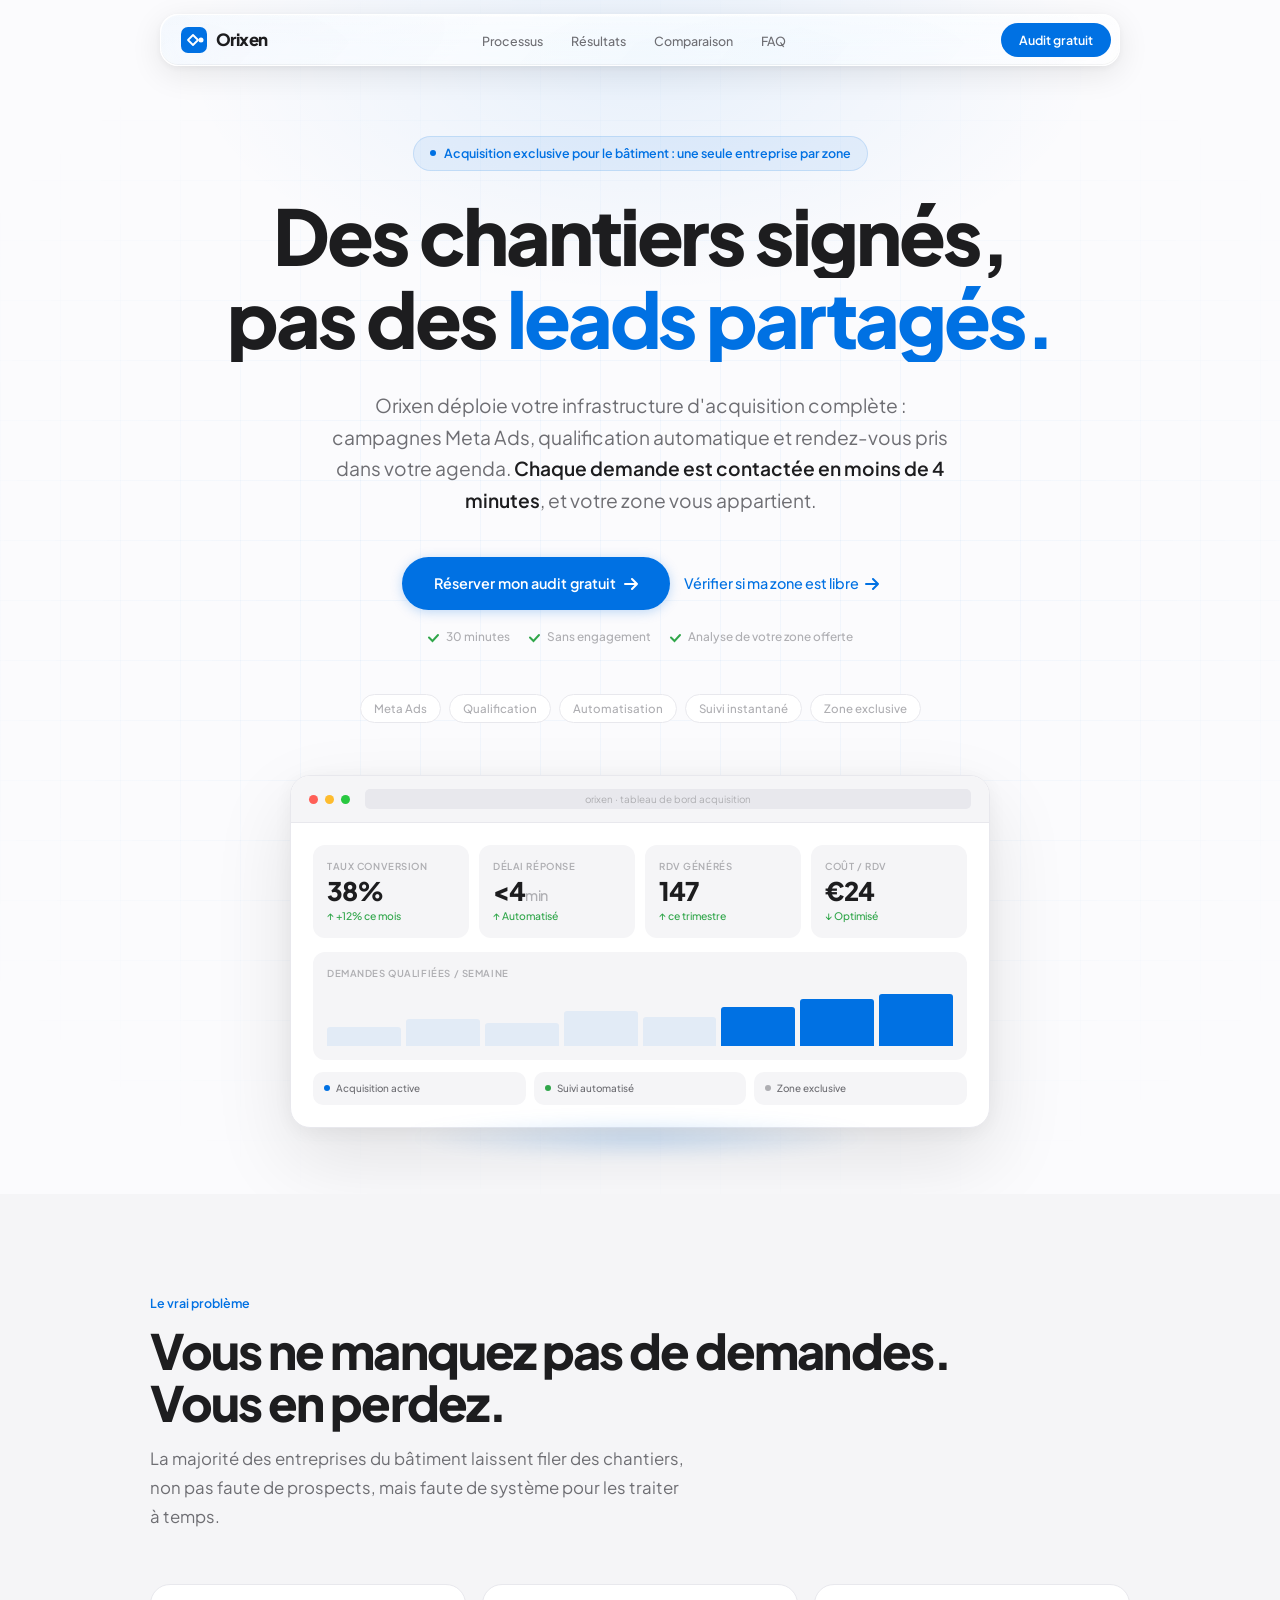
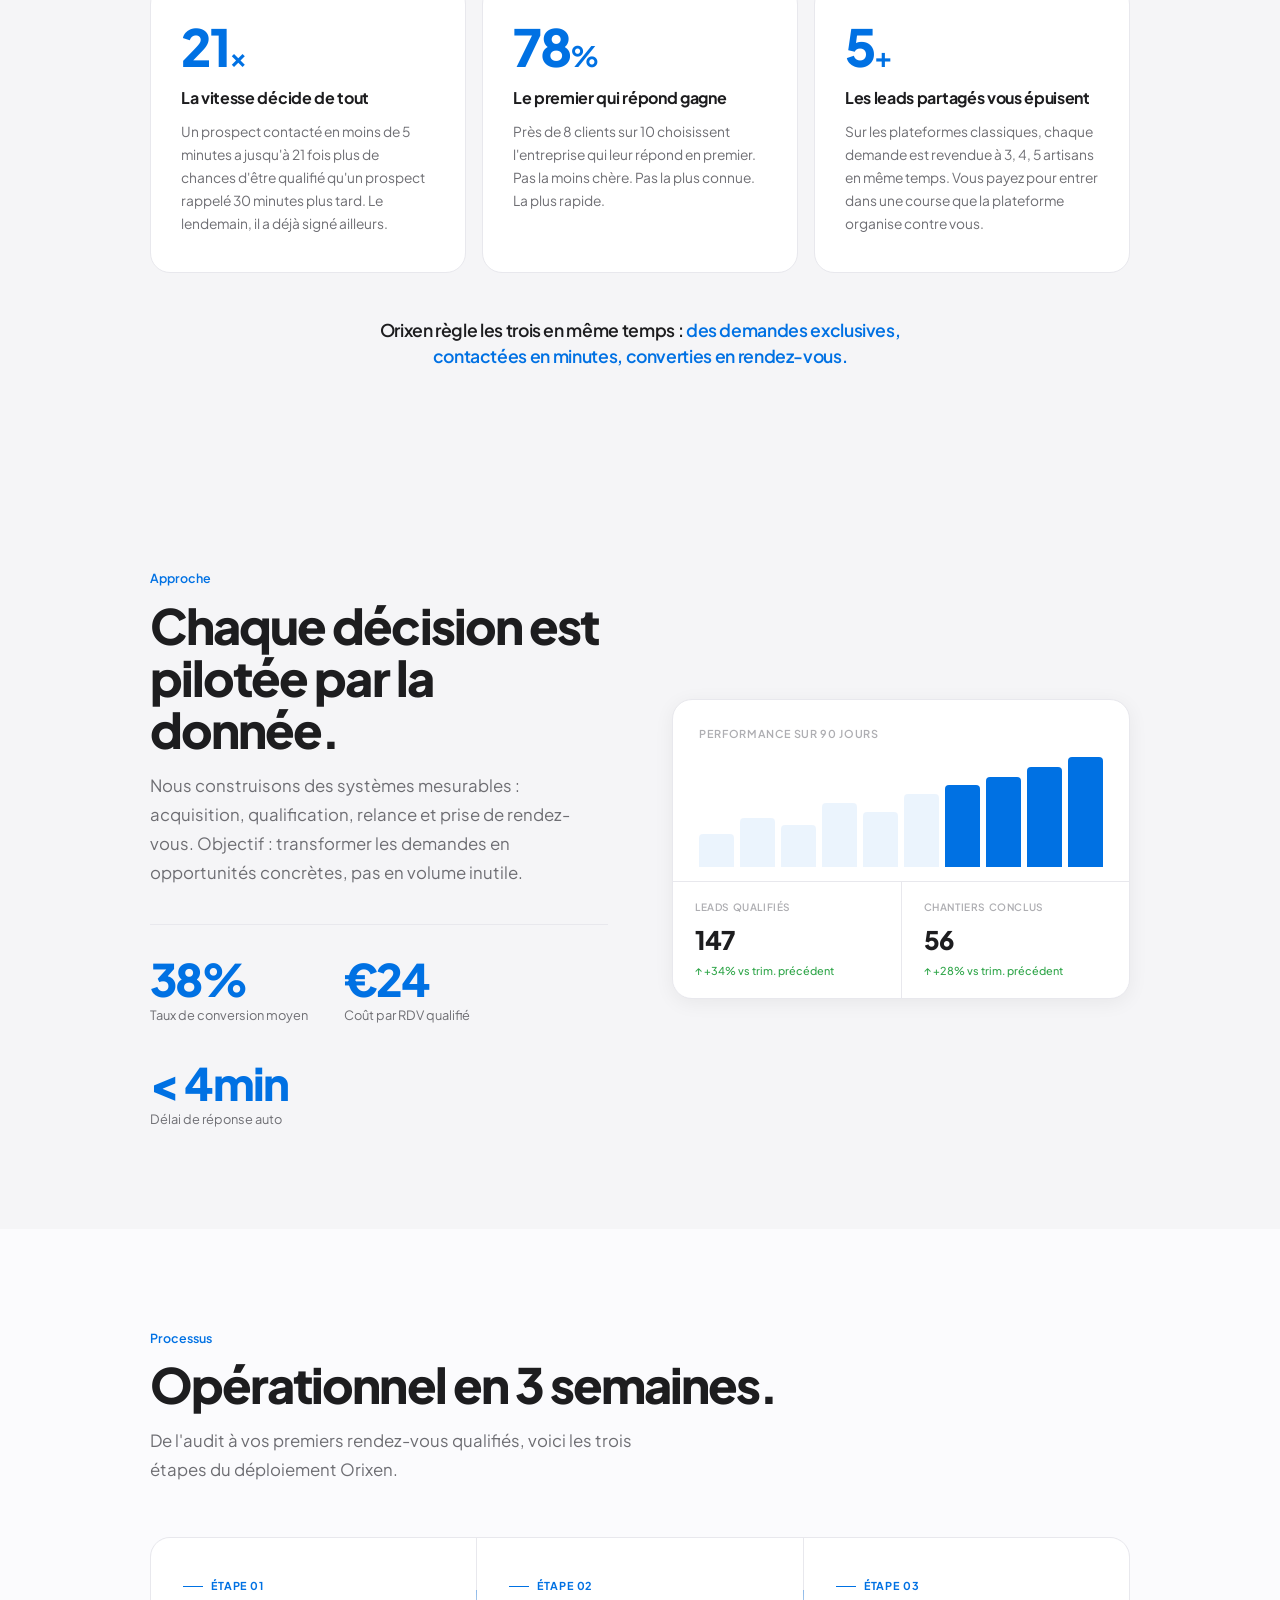
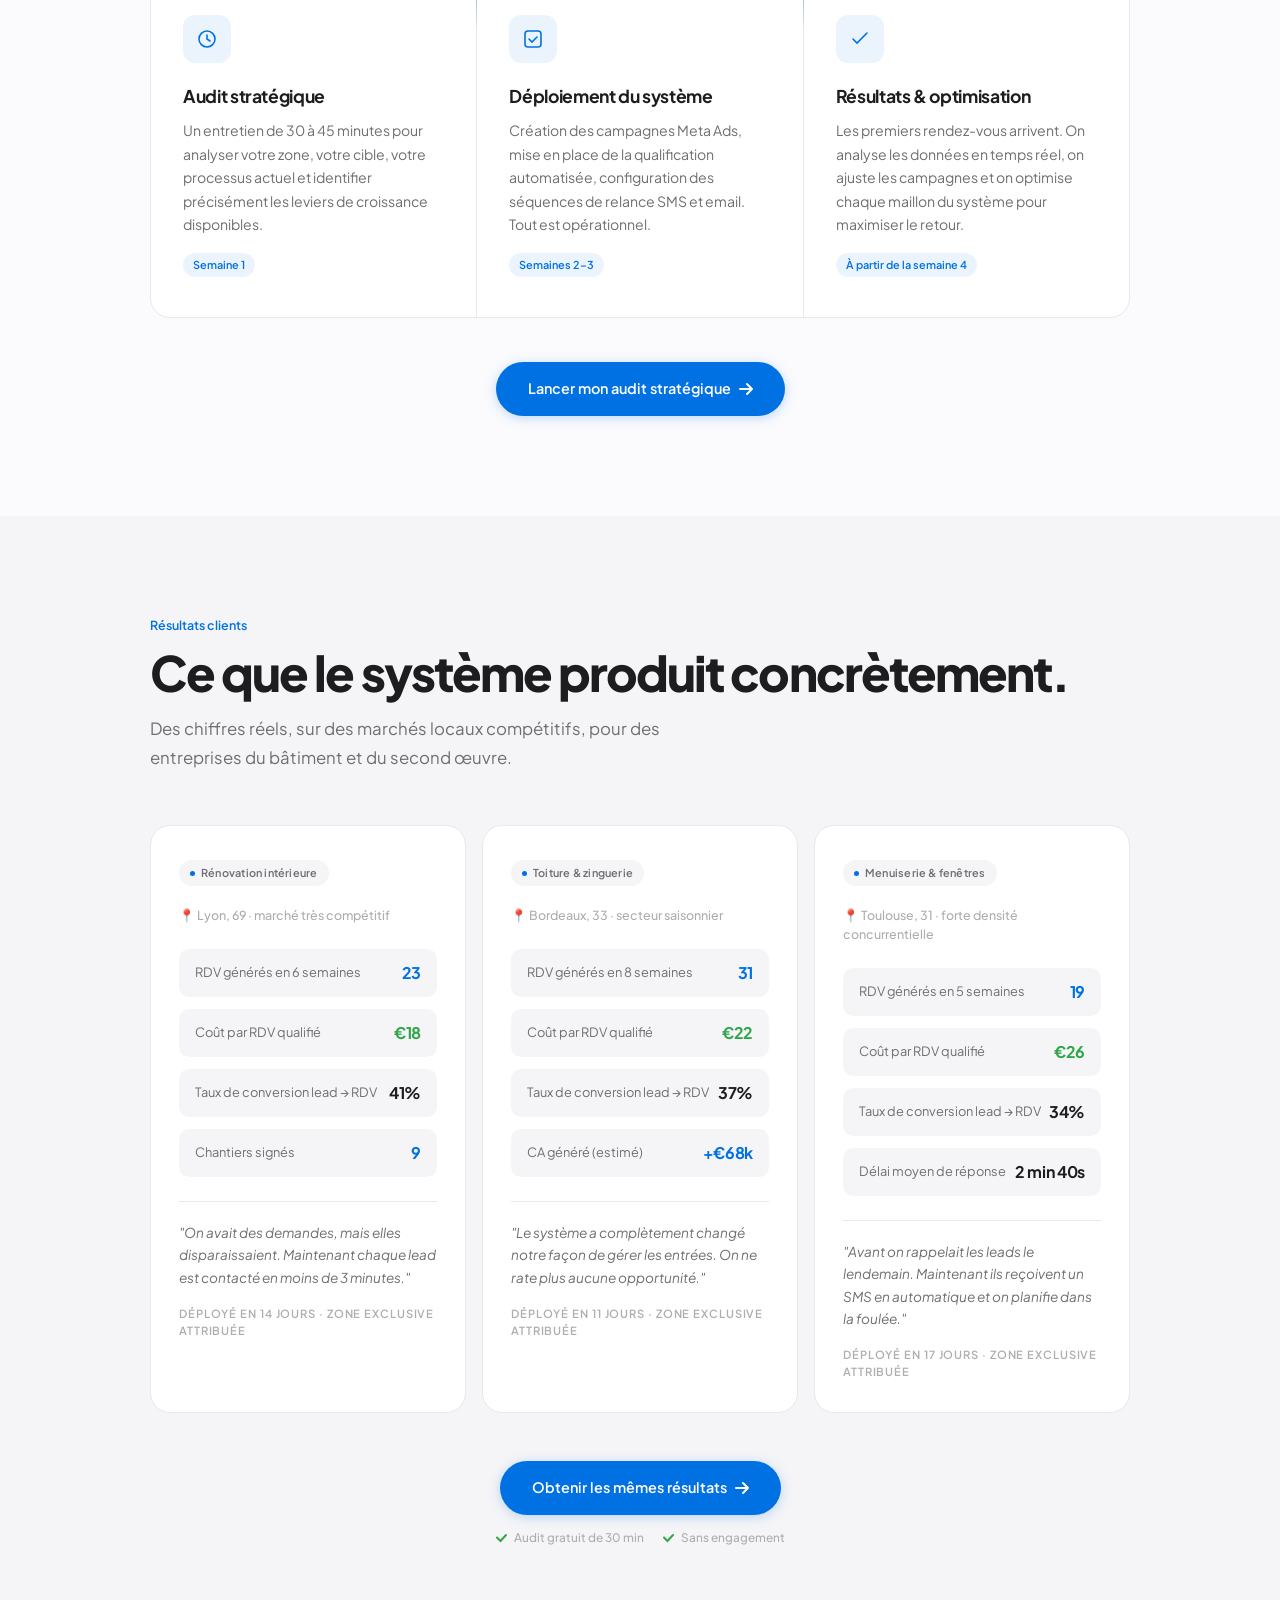
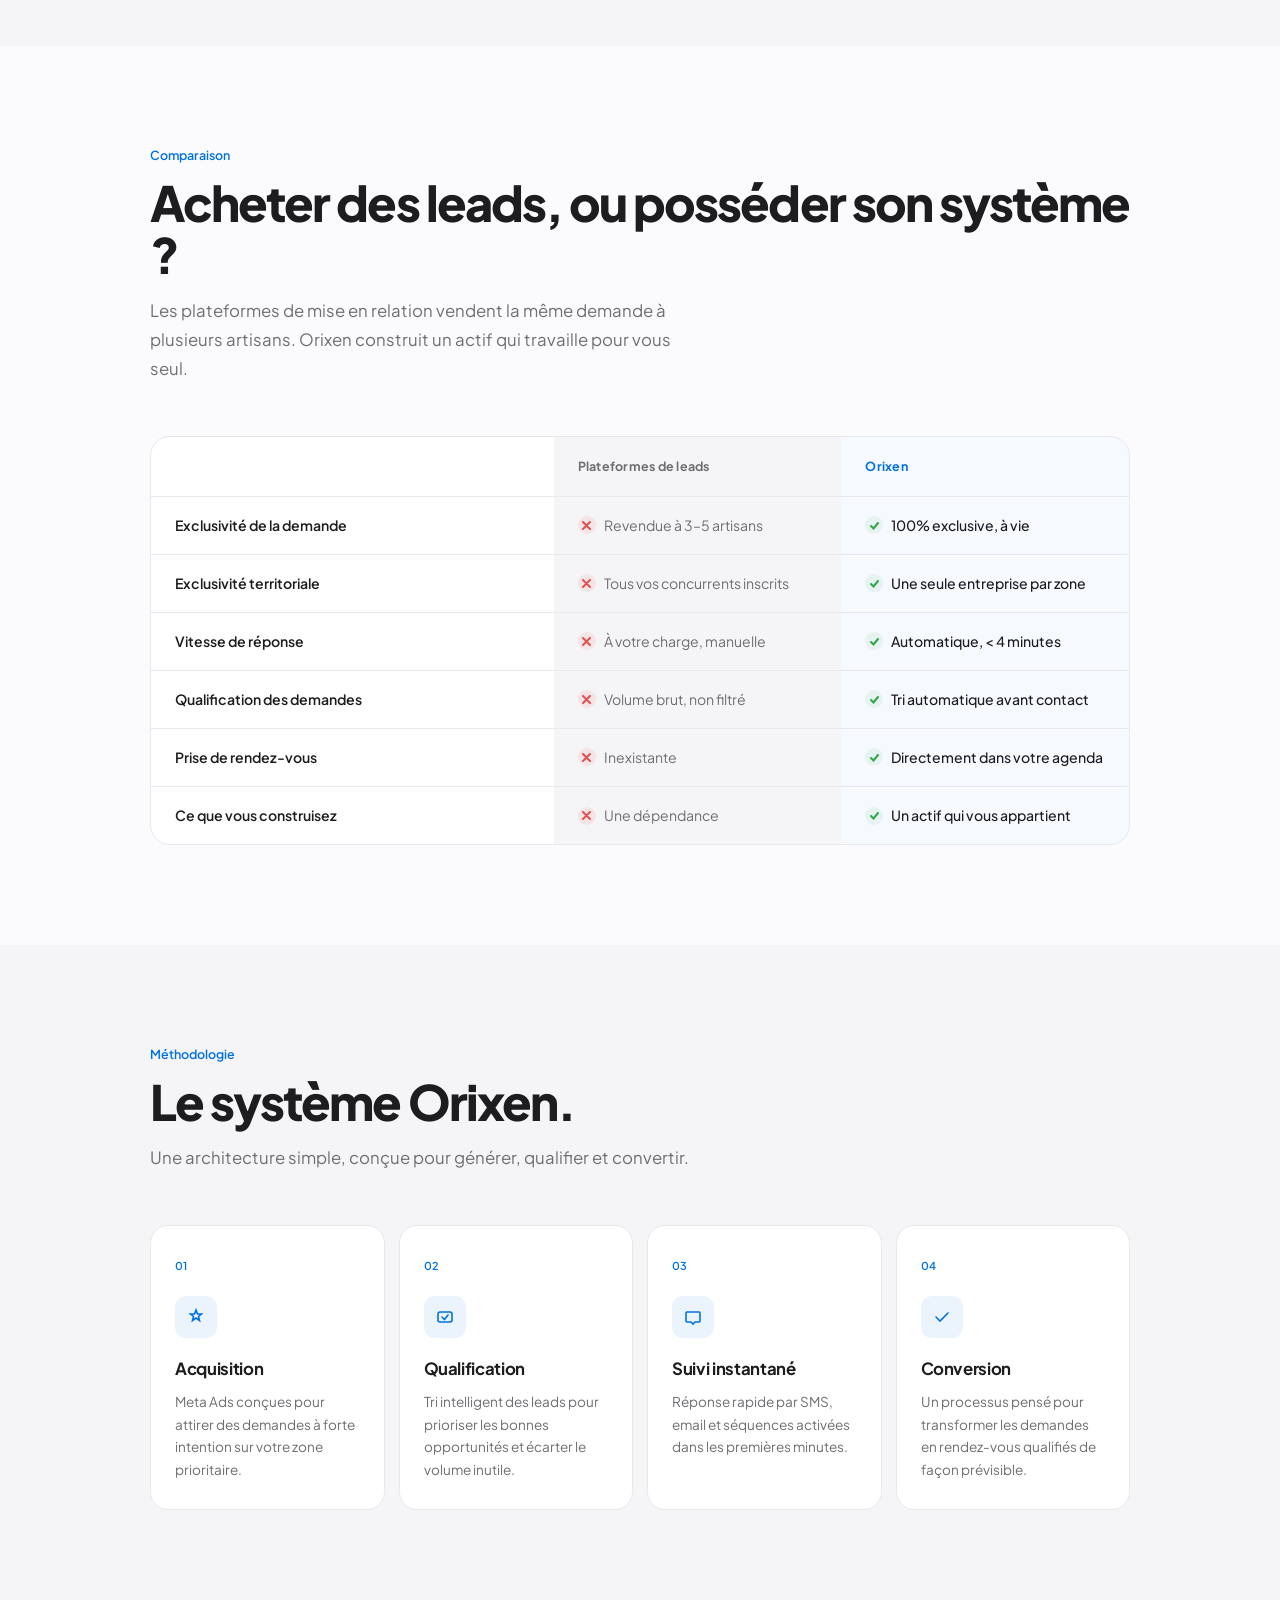
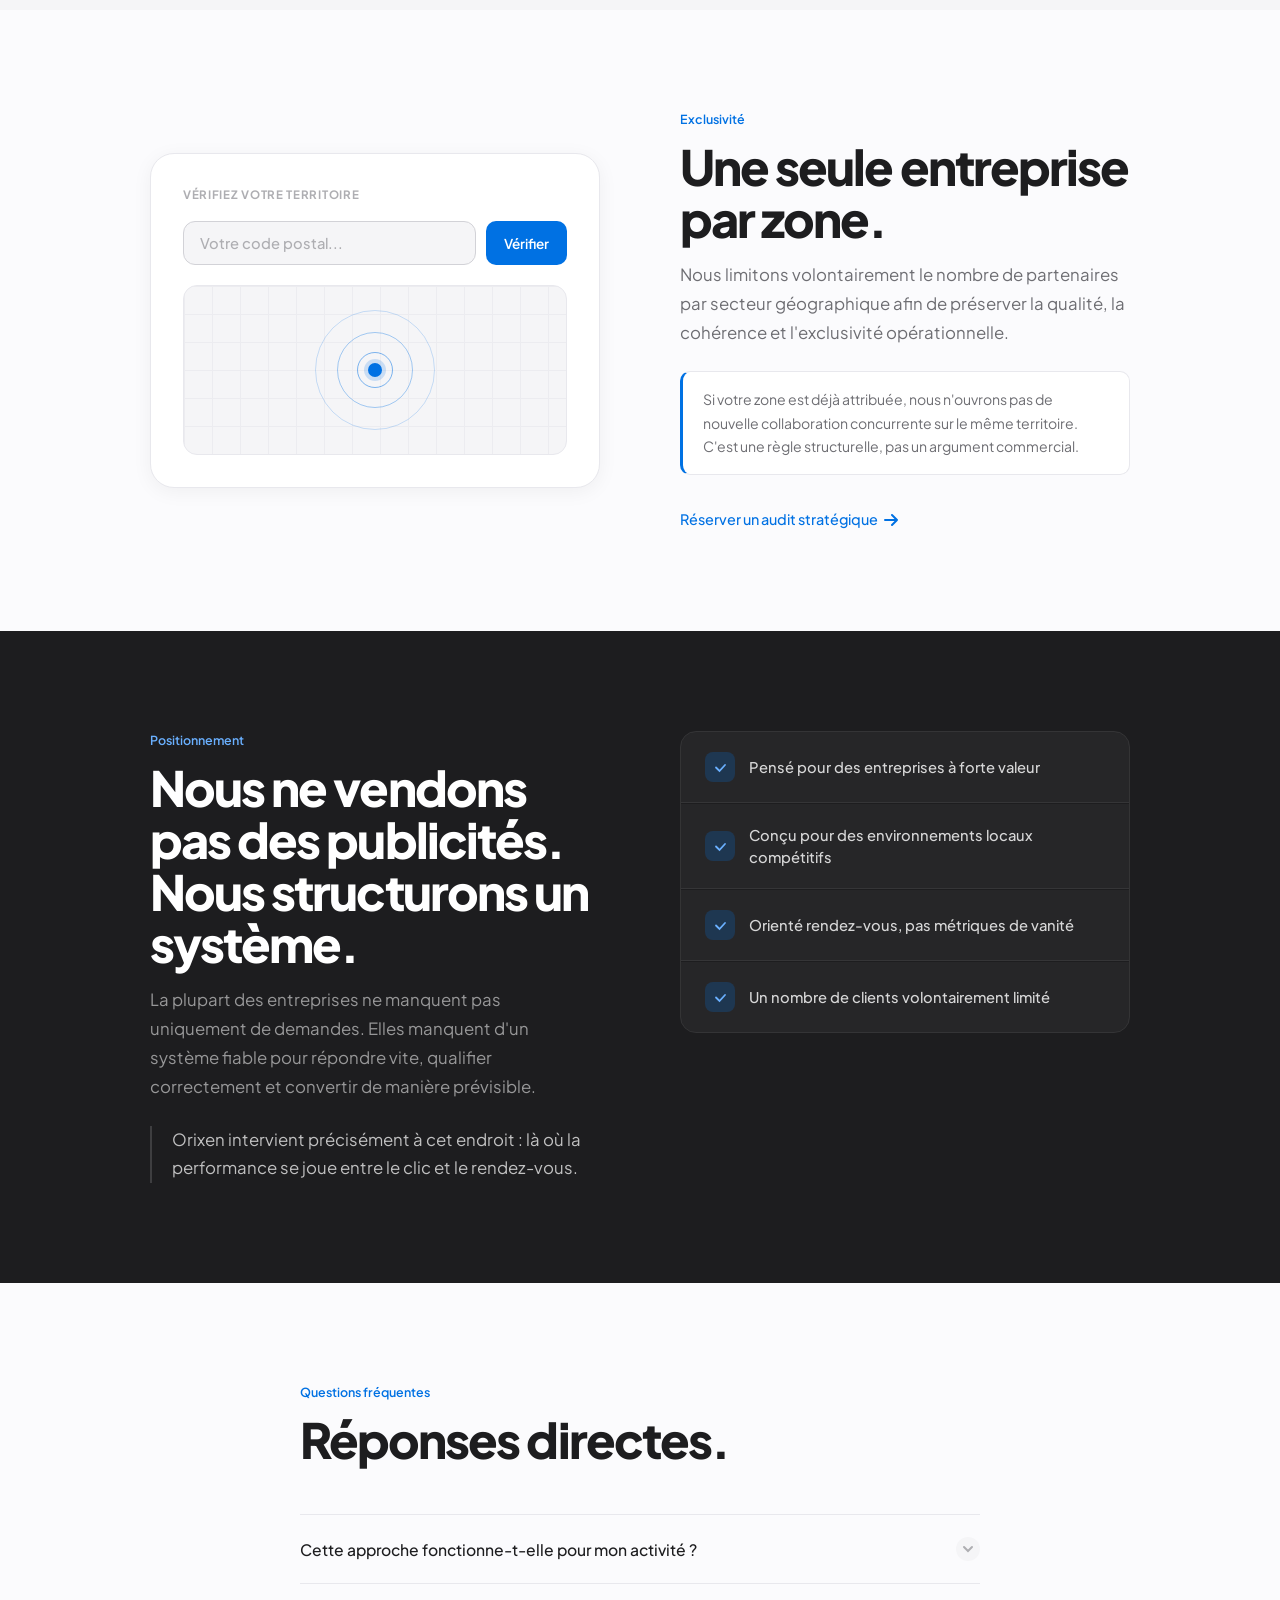
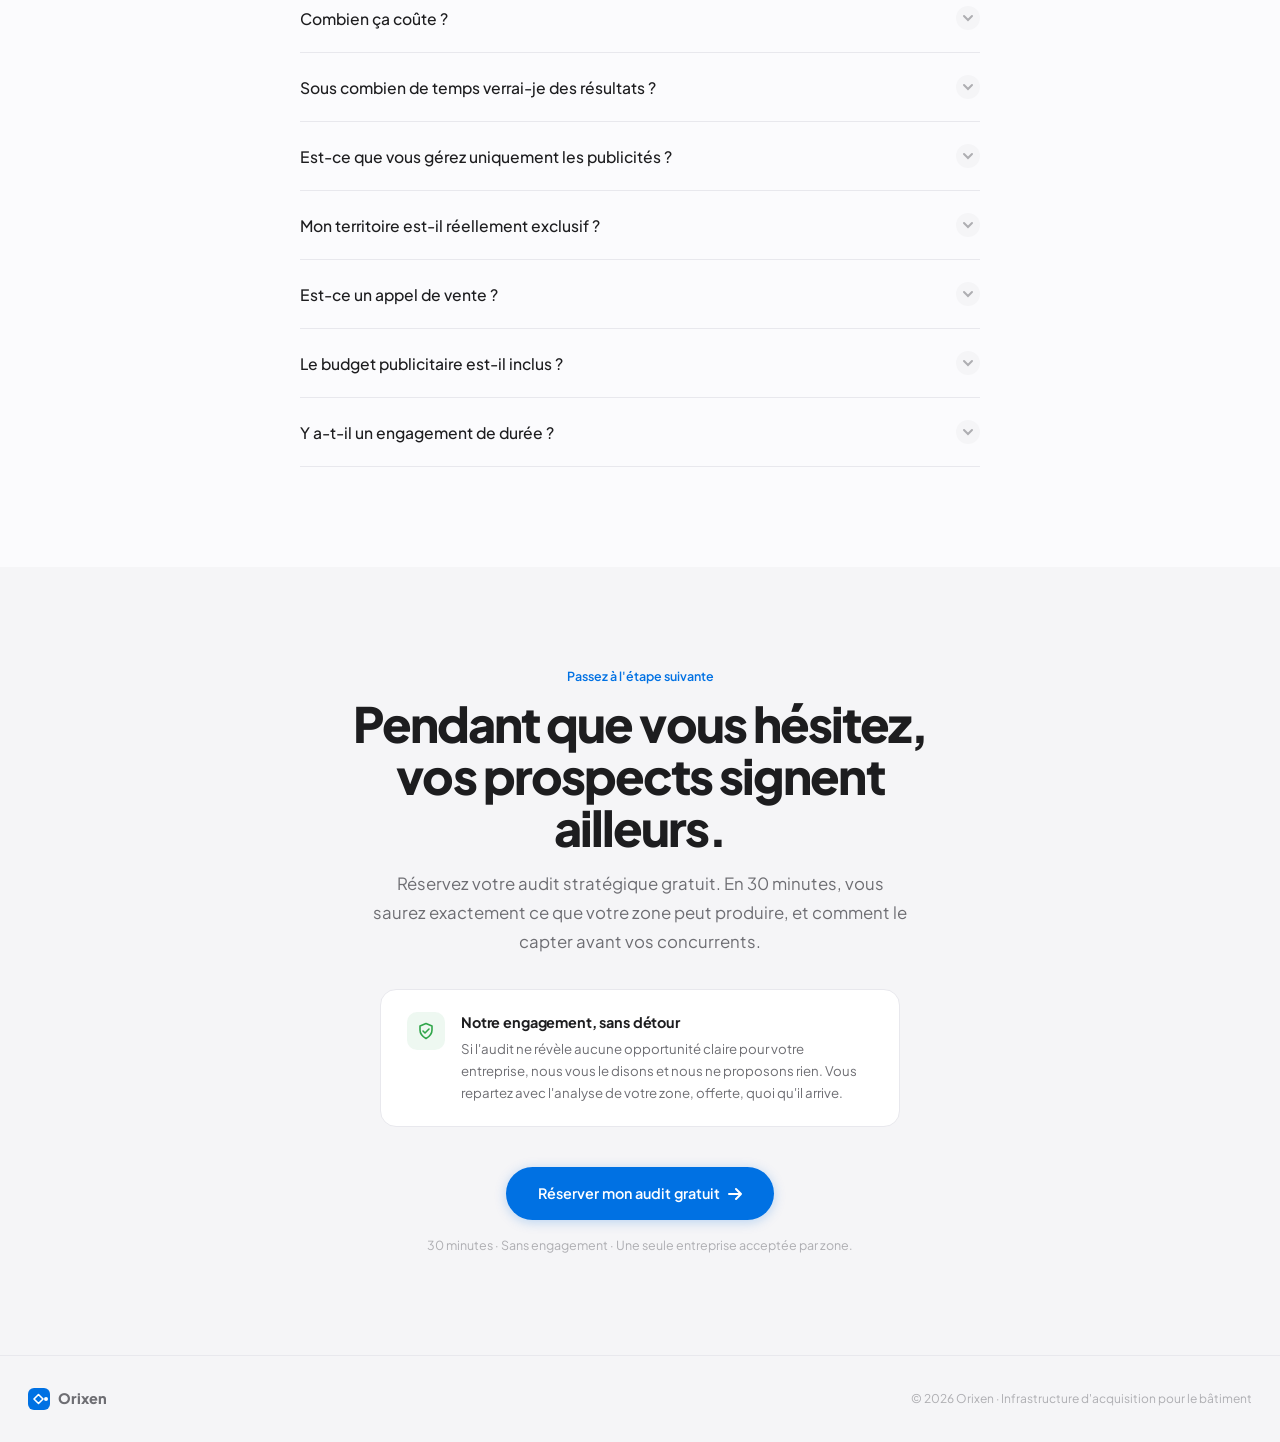
==== index.html @ bfc34dc1 "Clean up leftover cursor comments" ====
<!DOCTYPE html>

<html lang="fr">
<head>
<meta charset="UTF-8"/>
<meta name="viewport" content="width=device-width, initial-scale=1.0"/>
<title>Orixen | Des rendez-vous qualifiés, pas des leads partagés</title>
<meta name="description" content="Orixen déploie une infrastructure d'acquisition complète pour les entreprises du bâtiment : Meta Ads, qualification automatique et prise de rendez-vous. Une seule entreprise par zone."/>
<meta property="og:title" content="Orixen | Des rendez-vous qualifiés, pas des leads partagés"/>
<meta property="og:description" content="Infrastructure d'acquisition exclusive pour le bâtiment. Vos leads contactés en moins de 4 minutes, votre zone protégée."/>
<meta property="og:type" content="website"/>
<meta property="og:url" content="https://orixen.fr"/>
<link rel="preconnect" href="https://fonts.googleapis.com"/>
<link rel="preconnect" href="https://fonts.gstatic.com" crossorigin/>
<link href="https://fonts.googleapis.com/css2?family=Plus+Jakarta+Sans:ital,wght@0,300;0,400;0,500;0,600;0,700;0,800;1,400&display=swap" rel="stylesheet"/>

<!-- Favicon SVG inline -->

<link rel="icon" href="data:image/svg+xml,<svg xmlns='http://www.w3.org/2000/svg' viewBox='0 0 32 32'><rect width='32' height='32' rx='8' fill='%230071e3'/><path d='M8 16 L14 10 L20 16 L14 22 Z' fill='none' stroke='white' stroke-width='2' stroke-linejoin='round'/><circle cx='22' cy='16' r='3' fill='white'/></svg>"/>

<style>
:root{
  --surface:#fbfbfd;--bg:#f5f5f7;--card:#fff;
  --line:#d2d2d7;--line-hi:#e8e8ed;
  --ink:#1d1d1f;--ink-3:#6e6e73;--ink-4:#aeaeb2;
  --blue:#0071e3;--blue-hi:#0077ed;--blue-lo:rgba(0,113,227,.08);--blue-mid:rgba(0,113,227,.18);
  --green:#30a64a;--green-bg:rgba(48,166,74,.08);
  --red:#e35050;
  --font:'Plus Jakarta Sans',-apple-system,BlinkMacSystemFont,sans-serif;
  --ease:cubic-bezier(.25,.46,.45,.94);
  --spring:cubic-bezier(.34,1.56,.64,1);
}
*,*::before,*::after{box-sizing:border-box;margin:0;padding:0}
html{font-size:16px;scroll-behavior:smooth;-webkit-font-smoothing:antialiased}
body{background:var(--surface);color:var(--ink);font-family:var(--font);line-height:1.5;overflow-x:hidden}
a{color:inherit;text-decoration:none}
button{border:none;background:none;cursor:pointer;font-family:inherit}
::-webkit-scrollbar{width:0}



/* PROGRESS */
#prog{position:fixed;top:0;left:0;z-index:1000;height:2px;width:0%;background:linear-gradient(90deg,var(--blue),#34aaff);pointer-events:none;transition:width .08s linear}

/* NAV (Liquid Glass) */
@keyframes navIn{from{opacity:0;transform:translateX(-50%) translateY(-14px)}to{opacity:1;transform:translateX(-50%) translateY(0)}}
nav{position:fixed;top:14px;left:50%;transform:translateX(-50%);z-index:200;height:52px;display:flex;align-items:center;justify-content:space-between;padding:0 8px 0 20px;width:calc(100% - 40px);max-width:960px;background:rgba(255,255,255,.62);backdrop-filter:saturate(200%) blur(32px);-webkit-backdrop-filter:saturate(200%) blur(32px);border-radius:18px;border:1px solid rgba(255,255,255,.82);box-shadow:inset 0 1.5px 0 rgba(255,255,255,.92),inset 0 -1px 0 rgba(0,0,0,.04),0 8px 32px rgba(0,0,0,.09),0 2px 8px rgba(0,0,0,.05);transition:box-shadow .35s var(--ease),background .35s var(--ease);overflow:hidden;animation:navIn .6s var(--ease) .1s both}
nav::before{content:'';position:absolute;top:0;left:0;right:0;height:55%;background:linear-gradient(180deg,rgba(255,255,255,.32) 0%,transparent 100%);border-radius:18px 18px 0 0;pointer-events:none;z-index:0}
nav::after{content:'';position:absolute;inset:0;background:linear-gradient(130deg,rgba(0,113,227,.04) 0%,transparent 35%,rgba(100,185,255,.03) 65%,transparent 100%);border-radius:inherit;pointer-events:none;z-index:0}
nav.scrolled{background:rgba(249,249,251,.88);box-shadow:inset 0 1.5px 0 rgba(255,255,255,.92),inset 0 -1px 0 rgba(0,0,0,.04),0 18px 52px rgba(0,0,0,.13),0 5px 14px rgba(0,0,0,.07)}
.nav-logo{display:flex;align-items:center;gap:9px;font-size:1.05rem;font-weight:800;letter-spacing:-.03em;color:var(--ink);position:relative;z-index:1}
.nav-logo svg{width:26px;height:26px}
.nav-links{display:flex;align-items:center;gap:4px;list-style:none;position:relative;z-index:1}
.nav-links a{font-size:.78rem;font-weight:500;color:var(--ink-3);transition:color .2s,background .2s;position:relative;padding:6px 12px;border-radius:10px}
.nav-links a:hover{color:var(--ink);background:rgba(0,0,0,.055)}
.nav-btn{font-size:.78rem;font-weight:600;color:#fff;background:var(--blue);padding:8px 18px;border-radius:980px;transition:background .2s,transform .15s,box-shadow .2s;position:relative;z-index:1}
.nav-btn:hover{background:var(--blue-hi);transform:scale(1.03);box-shadow:0 4px 18px rgba(0,113,227,.4)}
@media(max-width:680px){.nav-links{display:none}}

/* STICKY MOBILE CTA */
#sticky-cta{position:fixed;bottom:0;left:0;right:0;z-index:300;padding:12px 16px calc(12px + env(safe-area-inset-bottom));background:rgba(255,255,255,.85);backdrop-filter:saturate(200%) blur(24px);-webkit-backdrop-filter:saturate(200%) blur(24px);border-top:1px solid var(--line-hi);display:none;transform:translateY(110%);transition:transform .45s var(--ease)}
#sticky-cta.show{transform:translateY(0)}
#sticky-cta a{display:flex;align-items:center;justify-content:center;gap:8px;width:100%;font-size:.92rem;font-weight:600;color:#fff;background:var(--blue);padding:15px 24px;border-radius:980px;box-shadow:0 4px 18px rgba(0,113,227,.35)}
@media(max-width:680px){#sticky-cta{display:block}}

/* REVEAL */
.reveal{opacity:0;transform:translateY(20px);transition:opacity .75s var(--ease),transform .75s var(--ease)}
.reveal.in{opacity:1;transform:none}
.d1{transition-delay:.08s}.d2{transition-delay:.16s}.d3{transition-delay:.24s}.d4{transition-delay:.32s}

/* SPLIT TEXT */
.split-text .word{display:inline-block;overflow:hidden;vertical-align:bottom;padding-bottom:.05em}
.split-text .wi{display:inline-block;transform:translateY(110%);transition:transform .75s var(--spring)}
.split-text.revealed .wi{transform:translateY(0)}

/* ────── HERO ────── */
#hero{min-height:100vh;display:flex;align-items:center;justify-content:center;text-align:center;padding:136px 24px 60px;background:var(--surface);position:relative;overflow:hidden}
#hero::before{content:'';position:absolute;top:-15%;left:50%;transform:translateX(-50%);width:1000px;height:600px;background:radial-gradient(ellipse 65% 55% at 50% 40%,rgba(0,113,227,.08),transparent 70%);pointer-events:none}
.hero-grid{position:absolute;inset:0;pointer-events:none;background-image:linear-gradient(rgba(0,113,227,.04) 1px,transparent 1px),linear-gradient(90deg,rgba(0,113,227,.04) 1px,transparent 1px);background-size:60px 60px;mask-image:radial-gradient(ellipse 80% 70% at 50% 50%,black 30%,transparent 80%);-webkit-mask-image:radial-gradient(ellipse 80% 70% at 50% 50%,black 30%,transparent 80%)}
.hero-inner{max-width:860px;position:relative;z-index:1}
.hero-eyebrow{display:inline-flex;align-items:center;gap:8px;font-size:.78rem;font-weight:600;color:var(--blue);margin-bottom:24px;opacity:0;animation:fadeUp .8s var(--ease) .1s forwards;background:var(--blue-lo);padding:7px 16px;border-radius:20px;border:1px solid rgba(0,113,227,.14)}
.eyebrow-dot{width:6px;height:6px;border-radius:50%;background:var(--blue);animation:pdot 2s ease-in-out infinite}
@keyframes pdot{0%,100%{opacity:1;transform:scale(1)}50%{opacity:.4;transform:scale(.6)}}
.hero-h1{font-size:clamp(2.8rem,6vw,5.6rem);font-weight:800;line-height:1.04;letter-spacing:-.04em;color:var(--ink);margin-bottom:28px}
.hero-h1 .blue{color:var(--blue)}
.hero-sub{font-size:clamp(.98rem,1.8vw,1.2rem);font-weight:400;line-height:1.65;color:var(--ink-3);max-width:620px;margin:0 auto 40px;opacity:0;animation:fadeUp .9s var(--ease) .9s forwards}
.hero-sub strong{color:var(--ink);font-weight:600}
.hero-actions{display:flex;align-items:center;justify-content:center;gap:14px;flex-wrap:wrap;margin-bottom:18px;opacity:0;animation:fadeUp .9s var(--ease) 1.05s forwards}
.btn-filled{display:inline-flex;align-items:center;gap:8px;font-size:.9rem;font-weight:600;color:#fff;background:var(--blue);padding:16px 32px;border-radius:980px;transition:background .2s,transform .2s,box-shadow .2s;box-shadow:0 2px 12px rgba(0,113,227,.25)}
.btn-filled:hover{background:var(--blue-hi);transform:translateY(-1px) scale(1.01);box-shadow:0 8px 28px rgba(0,113,227,.38)}
.btn-filled svg,.btn-link svg{width:14px;height:14px;flex-shrink:0}
.btn-link{display:inline-flex;align-items:center;gap:6px;font-size:.9rem;font-weight:500;color:var(--blue);transition:gap .2s}
.btn-link:hover{gap:10px}
.cta-reassure{display:flex;align-items:center;justify-content:center;gap:18px;flex-wrap:wrap;font-size:.74rem;font-weight:500;color:var(--ink-4);margin-bottom:48px;opacity:0;animation:fadeUp .9s var(--ease) 1.15s forwards}
.cta-reassure span{display:inline-flex;align-items:center;gap:6px}
.cta-reassure svg{width:13px;height:13px;color:var(--green);flex-shrink:0}
.hero-tags{display:flex;align-items:center;justify-content:center;gap:8px;flex-wrap:wrap;opacity:0;animation:fadeUp .9s var(--ease) 1.25s forwards}
.hero-tag{font-size:.72rem;font-weight:500;color:var(--ink-4);background:var(--card);border:1px solid var(--line-hi);padding:5px 13px;border-radius:20px;transition:border-color .2s,color .2s,transform .2s}
.hero-tag:hover{border-color:var(--blue);color:var(--blue);transform:translateY(-1px)}

/* floating dash */
.hero-dash-wrap{margin-top:52px;opacity:0;animation:floatIn 1.2s var(--spring) 1.35s forwards;position:relative;display:inline-block}
@keyframes floatIn{from{opacity:0;transform:translateY(40px) scale(.97)}to{opacity:1;transform:translateY(0) scale(1)}}
.hero-dash-wrap::before{content:'';position:absolute;bottom:-30px;left:50%;transform:translateX(-50%);width:70%;height:40px;background:radial-gradient(ellipse,rgba(0,113,227,.18),transparent 70%);pointer-events:none;filter:blur(8px)}
.hero-dash{background:var(--card);border-radius:20px;overflow:hidden;border:1px solid var(--line-hi);box-shadow:0 4px 24px rgba(0,0,0,.06),0 32px 80px rgba(0,0,0,.1);text-align:left;width:700px;max-width:100%;animation:float 6s ease-in-out infinite 2.5s}
@keyframes float{0%,100%{transform:translateY(0)}50%{transform:translateY(-8px)}}
.dash-bar{background:var(--bg);padding:13px 18px;display:flex;align-items:center;gap:7px;border-bottom:1px solid var(--line-hi)}
.db{width:9px;height:9px;border-radius:50%}.db-r{background:#ff5f57}.db-y{background:#febc2e}.db-g{background:#28c840}
.dash-url{margin-left:8px;flex:1;background:var(--line-hi);border-radius:5px;height:20px;display:flex;align-items:center;justify-content:center;font-size:.62rem;color:var(--ink-4)}
.dash-body{padding:22px}
.kpis{display:grid;grid-template-columns:repeat(4,1fr);gap:10px;margin-bottom:14px}
.kpi{background:var(--bg);border-radius:12px;padding:14px}
.kpi-lbl{font-size:.6rem;font-weight:600;color:var(--ink-4);text-transform:uppercase;letter-spacing:.06em;margin-bottom:5px}
.kpi-val{font-size:1.6rem;font-weight:800;letter-spacing:-.03em;color:var(--ink);line-height:1}
.kpi-val span{font-size:.9rem;color:var(--ink-4);font-weight:500}
.kpi-delta{font-size:.65rem;font-weight:500;color:var(--green);margin-top:4px}
.chart{background:var(--bg);border-radius:12px;padding:14px;margin-bottom:12px}
.chart-lbl{font-size:.6rem;font-weight:600;color:var(--ink-4);text-transform:uppercase;letter-spacing:.06em;margin-bottom:12px}
.bars{display:flex;align-items:flex-end;gap:5px;height:54px}
.b{flex:1;border-radius:3px 3px 0 0;background:var(--blue-lo)}.b.hi{background:var(--blue)}
.chips{display:flex;gap:8px}
.chip{flex:1;background:var(--bg);border-radius:10px;padding:9px 11px;font-size:.62rem;font-weight:500;color:var(--ink-3);display:flex;align-items:center;gap:6px}
.cdot{width:6px;height:6px;border-radius:50%;flex-shrink:0}.cdot-b{background:var(--blue)}.cdot-g{background:var(--green)}.cdot-gr{background:var(--ink-4)}
@keyframes fadeUp{from{opacity:0;transform:translateY(16px)}to{opacity:1;transform:none}}

/* ────── SECTIONS ────── */
section{padding:100px 24px;scroll-margin-top:80px}
.wrap{max-width:980px;margin:0 auto}
.eyebrow{font-size:.78rem;font-weight:600;color:var(--blue);margin-bottom:12px}
.h2{font-size:clamp(2rem,3.8vw,3.2rem);font-weight:800;letter-spacing:-.04em;line-height:1.07;color:var(--ink);margin-bottom:16px}
.body-text{font-size:1.05rem;line-height:1.72;color:var(--ink-3);max-width:540px}

/* ────── PROBLEM ────── */
#problem{background:var(--bg)}
.prob-grid{display:grid;grid-template-columns:repeat(3,1fr);gap:16px;margin-top:52px}
.prob-card{background:var(--card);border:1px solid var(--line-hi);border-radius:20px;padding:36px 30px;position:relative;overflow:hidden;transition:box-shadow .3s,transform .3s}
.prob-card:hover{box-shadow:0 12px 40px rgba(0,0,0,.09);transform:translateY(-4px)}
.prob-num{font-size:clamp(2.4rem,4vw,3.4rem);font-weight:800;letter-spacing:-.04em;color:var(--blue);line-height:1;margin-bottom:14px}
.prob-num small{font-size:.55em;font-weight:700}
.prob-card h3{font-size:1rem;font-weight:700;letter-spacing:-.02em;color:var(--ink);margin-bottom:10px}
.prob-card p{font-size:.86rem;line-height:1.68;color:var(--ink-3)}
.prob-bottom{margin-top:44px;text-align:center}
.prob-bottom p{font-size:1.1rem;font-weight:600;letter-spacing:-.02em;color:var(--ink);max-width:560px;margin:0 auto}
.prob-bottom p span{color:var(--blue)}

/* ────── HOW IT WORKS ────── */
#how{background:var(--surface)}
.how-steps{display:grid;grid-template-columns:repeat(3,1fr);gap:1px;background:var(--line-hi);border:1px solid var(--line-hi);border-radius:20px;overflow:hidden;margin-top:52px}
.how-step{background:var(--card);padding:40px 32px;position:relative;transition:background .25s}
.how-step:hover{background:#fafafe}
.step-line{position:absolute;top:52px;right:-1px;width:1px;height:40px;background:linear-gradient(to bottom,var(--blue),transparent);opacity:.4}
.how-step:last-child .step-line{display:none}
.step-num{font-size:.68rem;font-weight:700;color:var(--blue);letter-spacing:.08em;margin-bottom:20px;display:flex;align-items:center;gap:8px}
.step-num::before{content:'';display:block;width:20px;height:1px;background:var(--blue)}
.step-icon{width:48px;height:48px;background:var(--blue-lo);border-radius:12px;display:flex;align-items:center;justify-content:center;margin-bottom:20px;color:var(--blue);transition:background .3s,transform .3s var(--spring)}
.how-step:hover .step-icon{background:var(--blue);color:#fff;transform:scale(1.08)}
.step-icon svg{width:22px;height:22px}
.how-step h3{font-size:1.1rem;font-weight:700;letter-spacing:-.02em;color:var(--ink);margin-bottom:10px}
.how-step p{font-size:.88rem;line-height:1.68;color:var(--ink-3)}
.step-tag{display:inline-block;margin-top:16px;font-size:.68rem;font-weight:600;color:var(--blue);background:var(--blue-lo);padding:4px 10px;border-radius:20px}
.how-cta{text-align:center;margin-top:44px}

/* ────── RESULTS ────── */
#results{background:var(--bg)}
.results-header{margin-bottom:52px}
.results-grid{display:grid;grid-template-columns:repeat(3,1fr);gap:16px}
.result-card{background:var(--card);border:1px solid var(--line-hi);border-radius:20px;padding:32px 28px;transition:box-shadow .3s,transform .3s;position:relative;overflow:hidden}
.result-card::before{content:'';position:absolute;top:0;left:0;right:0;height:3px;background:linear-gradient(90deg,var(--blue),#34aaff);transform:scaleX(0);transform-origin:left;transition:transform .4s var(--ease)}
.result-card:hover{box-shadow:0 12px 40px rgba(0,0,0,.09);transform:translateY(-4px)}
.result-card:hover::before{transform:scaleX(1)}
.result-sector{display:inline-flex;align-items:center;gap:6px;font-size:.68rem;font-weight:600;color:var(--ink-3);background:var(--bg);padding:5px 11px;border-radius:20px;margin-bottom:20px;letter-spacing:.02em}
.result-sector-dot{width:5px;height:5px;border-radius:50%;background:var(--blue)}
.result-location{font-size:.78rem;color:var(--ink-4);margin-bottom:24px;font-weight:500}
.result-metrics{display:flex;flex-direction:column;gap:12px;margin-bottom:24px}
.result-metric{display:flex;align-items:center;justify-content:space-between;padding:12px 16px;background:var(--bg);border-radius:10px}
.result-metric-label{font-size:.8rem;color:var(--ink-3)}
.result-metric-val{font-size:1rem;font-weight:700;color:var(--ink);letter-spacing:-.02em}
.result-metric-val.blue{color:var(--blue)}
.result-metric-val.green{color:var(--green)}
.result-quote{font-size:.85rem;line-height:1.65;color:var(--ink-3);padding-top:20px;border-top:1px solid var(--line-hi);font-style:italic}
.result-timeframe{font-size:.7rem;font-weight:600;color:var(--ink-4);text-transform:uppercase;letter-spacing:.08em;margin-top:16px}
.results-cta{text-align:center;margin-top:48px}
.results-cta .cta-reassure{margin-bottom:0;margin-top:14px;opacity:1;animation:none}

/* ────── COMPARE ────── */
#compare{background:var(--surface)}
.cmp-table{margin-top:52px;border:1px solid var(--line-hi);border-radius:20px;overflow:hidden;background:var(--card)}
.cmp-row{display:grid;grid-template-columns:1.4fr 1fr 1fr;border-bottom:1px solid var(--line-hi)}
.cmp-row:last-child{border-bottom:none}
.cmp-row>div{padding:18px 24px;font-size:.88rem;display:flex;align-items:center;gap:8px}
.cmp-head>div{font-size:.78rem;font-weight:700;letter-spacing:.02em;padding:20px 24px}
.cmp-head .cmp-them{color:var(--ink-3)}
.cmp-head .cmp-us{color:var(--blue)}
.cmp-label{font-weight:600;color:var(--ink)}
.cmp-them{color:var(--ink-3);background:var(--bg)}
.cmp-us{color:var(--ink);font-weight:500;background:rgba(0,113,227,.035)}
.cmp-x{width:18px;height:18px;border-radius:50%;background:rgba(227,80,80,.1);color:var(--red);display:inline-flex;align-items:center;justify-content:center;flex-shrink:0}
.cmp-ok{width:18px;height:18px;border-radius:50%;background:var(--green-bg);color:var(--green);display:inline-flex;align-items:center;justify-content:center;flex-shrink:0}
.cmp-x svg,.cmp-ok svg{width:9px;height:9px}
@media(max-width:680px){
  .cmp-row{grid-template-columns:1fr}
  .cmp-row>div{padding:12px 20px}
  .cmp-label{padding-top:18px;font-size:.92rem}
  .cmp-us{padding-bottom:18px}
  .cmp-head{display:none}
  .cmp-them::before{content:'Plateformes de leads : ';font-size:.7rem;font-weight:600;color:var(--ink-4)}
  .cmp-us::before{content:'Orixen : ';font-size:.7rem;font-weight:700;color:var(--blue)}
}

/* ────── SYSTEM ────── */
#system{background:var(--bg)}
.sys-hd{margin-bottom:52px}
.cards{display:grid;grid-template-columns:repeat(4,1fr);gap:14px}
.sc{background:var(--card);border:1px solid var(--line-hi);border-radius:18px;padding:32px 24px 28px;transition:box-shadow .3s,transform .3s,border-color .3s;position:relative;overflow:hidden}
.sc::after{content:'';position:absolute;bottom:0;left:0;right:0;height:2px;background:var(--blue);transform:scaleX(0);transform-origin:left;transition:transform .3s var(--ease)}
.sc:hover{box-shadow:0 10px 40px rgba(0,0,0,.09);transform:translateY(-4px);border-color:rgba(0,113,227,.2)}
.sc:hover::after{transform:scaleX(1)}
.sc:hover .sc-icon{background:var(--blue);color:#fff;transform:scale(1.08) rotate(-4deg)}
.sc-num{font-size:.68rem;font-weight:600;color:var(--blue);letter-spacing:.04em;margin-bottom:22px}
.sc-icon{width:42px;height:42px;background:var(--blue-lo);border-radius:11px;display:flex;align-items:center;justify-content:center;margin-bottom:18px;color:var(--blue);transition:background .3s,color .3s,transform .3s var(--spring)}
.sc-icon svg{width:18px;height:18px}
.sc h3{font-size:1.05rem;font-weight:700;letter-spacing:-.02em;color:var(--ink);margin-bottom:10px}
.sc p{font-size:.85rem;line-height:1.65;color:var(--ink-3)}

/* ────── EXCLUSIVITY ────── */
#excl{background:var(--surface)}
.excl-grid{display:grid;grid-template-columns:1fr 1fr;gap:80px;align-items:center}
.terr-card{background:var(--card);border-radius:24px;border:1px solid var(--line-hi);padding:32px;box-shadow:0 4px 20px rgba(0,0,0,.05)}
.terr-title{font-size:.72rem;font-weight:700;color:var(--ink-4);margin-bottom:18px;letter-spacing:.06em;text-transform:uppercase}
.terr-input-row{display:flex;gap:10px;margin-bottom:20px}
.terr-input{flex:1;background:var(--bg);border:1.5px solid var(--line);border-radius:12px;padding:12px 16px;font-family:var(--font);font-size:.92rem;font-weight:500;color:var(--ink);outline:none;transition:border-color .2s,box-shadow .2s;min-width:0}
.terr-input::placeholder{color:var(--ink-4)}
.terr-input:focus{border-color:var(--blue);box-shadow:0 0 0 3px rgba(0,113,227,.1)}
.terr-btn{background:var(--blue);color:#fff;border-radius:10px;padding:12px 18px;font-size:.85rem;font-weight:600;font-family:var(--font);transition:background .2s,transform .15s;flex-shrink:0}
.terr-btn:hover{background:var(--blue-hi);transform:scale(1.02)}
.terr-res{border-radius:12px;padding:13px 16px;font-size:.88rem;font-weight:500;display:none;align-items:center;gap:10px;animation:fadeUp .4s var(--ease) forwards;flex-wrap:wrap}
.terr-res.free{background:#f0fdf4;border:1px solid #bbf7d0;color:#166534;display:flex}
.terr-res.taken{background:#fff7ed;border:1px solid #fed7aa;color:#9a3412;display:flex}
.terr-res.loading{background:var(--bg);border:1px solid var(--line-hi);color:var(--ink-3);display:flex}
.tr-dot{width:8px;height:8px;border-radius:50%;flex-shrink:0}
.tr-dot-g{background:#22c55e}.tr-dot-r{background:#f97316}.tr-dot-l{background:var(--ink-4)}
.terr-cta{display:none;margin-top:14px;width:100%;text-align:center;font-size:.85rem;font-weight:600;color:#fff;background:var(--green);padding:13px 20px;border-radius:12px;transition:transform .15s,box-shadow .2s;box-shadow:0 2px 12px rgba(48,166,74,.3)}
.terr-cta:hover{transform:scale(1.01);box-shadow:0 6px 22px rgba(48,166,74,.4)}
.terr-cta.show{display:block;animation:fadeUp .4s var(--ease)}
.terr-map{position:relative;height:170px;background:var(--bg);border-radius:14px;border:1px solid var(--line-hi);overflow:hidden;margin-top:16px}
.terr-map::before{content:'';position:absolute;inset:0;background-image:linear-gradient(var(--line-hi) 1px,transparent 1px),linear-gradient(90deg,var(--line-hi) 1px,transparent 1px);background-size:28px 28px;opacity:.7}
.map-rings{position:absolute;inset:0;display:flex;align-items:center;justify-content:center}
.mr{position:absolute;border-radius:50%;border:1.5px solid rgba(0,113,227,.2);transition:all .5s var(--ease)}
.mr1{width:120px;height:120px}.mr2{width:76px;height:76px;border-color:rgba(0,113,227,.35)}.mr3{width:36px;height:36px;border-color:rgba(0,113,227,.5)}
.mc{width:14px;height:14px;border-radius:50%;background:var(--blue);box-shadow:0 0 0 4px rgba(0,113,227,.18);position:relative;z-index:2;transition:background .3s,box-shadow .3s}
.mr.taken{border-color:rgba(249,115,22,.3)}.mc.taken{background:#f97316;box-shadow:0 0 0 4px rgba(249,115,22,.18)}
.excl-note{background:var(--card);border:1px solid var(--line-hi);border-left:3px solid var(--blue);border-radius:10px;padding:16px 20px;font-size:.88rem;line-height:1.65;color:var(--ink-3);margin:24px 0 32px}

/* ────── POSITIONING ────── */
#pos{background:var(--ink);color:#fff}
#pos .eyebrow{color:#6ab0ff}
#pos .h2{color:#fff}
#pos .body-text{color:rgba(255,255,255,.54)}
.pos-grid{display:grid;grid-template-columns:1fr 1fr;gap:80px;align-items:start}
.pos-quote{font-size:1.05rem;line-height:1.72;color:rgba(255,255,255,.72);margin-top:24px;padding-left:20px;border-left:2px solid rgba(255,255,255,.15)}
.blist{display:flex;flex-direction:column;gap:1px;border:1px solid rgba(255,255,255,.1);border-radius:16px;overflow:hidden}
.bi{display:flex;align-items:center;gap:14px;padding:20px 24px;background:rgba(255,255,255,.04);font-size:.92rem;font-weight:500;color:rgba(255,255,255,.82);border-bottom:1px solid rgba(255,255,255,.07);transition:background .2s,padding-left .2s}
.bi:last-child{border-bottom:none}.bi:hover{background:rgba(255,255,255,.08);padding-left:30px}
.bi-icon{width:30px;height:30px;background:rgba(0,113,227,.22);border-radius:8px;display:flex;align-items:center;justify-content:center;color:#6ab0ff;flex-shrink:0;transition:background .2s}
.bi:hover .bi-icon{background:rgba(0,113,227,.4)}.bi-icon svg{width:13px;height:13px}

/* ────── FAQ ────── */
#faq{background:var(--surface)}
.faq-wrap{max-width:680px;margin:0 auto}
.faq-hd{margin-bottom:48px}
.faq-item{border-bottom:1px solid var(--line-hi)}.faq-item:first-of-type{border-top:1px solid var(--line-hi)}
.faq-q{width:100%;display:flex;align-items:center;justify-content:space-between;gap:16px;padding:22px 0;font-size:.98rem;font-weight:500;color:var(--ink);text-align:left;transition:color .2s}
.faq-q:hover{color:var(--blue)}.faq-q.open{color:var(--blue)}
.faq-chev{width:24px;height:24px;flex-shrink:0;color:var(--ink-4);transition:transform .35s var(--ease),color .2s;background:var(--bg);border-radius:50%;display:flex;align-items:center;justify-content:center}
.faq-chev svg{width:12px;height:12px}
.faq-q.open .faq-chev{transform:rotate(180deg);color:var(--blue);background:var(--blue-lo)}
.faq-ans{max-height:0;overflow:hidden;transition:max-height .45s var(--ease)}
.faq-ans.open{max-height:320px}
.faq-ans-in{padding:0 0 24px;font-size:.9rem;line-height:1.78;color:var(--ink-3)}

/* ────── CTA ────── */
#cta{background:var(--bg);text-align:center}
.cta-wrap{max-width:640px;margin:0 auto}
.cta-micro{margin-top:16px;font-size:.78rem;color:var(--ink-4)}
.cta-guarantee{margin:32px auto 40px;max-width:520px;background:var(--card);border:1px solid var(--line-hi);border-radius:16px;padding:22px 26px;display:flex;gap:16px;align-items:flex-start;text-align:left}
.cta-guarantee-icon{width:38px;height:38px;background:var(--green-bg);border-radius:10px;display:flex;align-items:center;justify-content:center;color:var(--green);flex-shrink:0}
.cta-guarantee-icon svg{width:18px;height:18px}
.cta-guarantee h4{font-size:.9rem;font-weight:700;letter-spacing:-.01em;color:var(--ink);margin-bottom:5px}
.cta-guarantee p{font-size:.83rem;line-height:1.65;color:var(--ink-3)}

/* ────── FOOTER ────── */
footer{background:var(--bg);border-top:1px solid var(--line-hi);padding:32px 28px;display:flex;align-items:center;justify-content:space-between;gap:16px}
.f-logo{display:flex;align-items:center;gap:8px;font-size:.9rem;font-weight:800;color:var(--ink-3)}
.f-logo svg{width:22px;height:22px}
.f-copy{font-size:.75rem;color:var(--ink-4)}

/* ────── DATA ────── */
#data{background:var(--bg)}
.data-grid{display:grid;grid-template-columns:1fr 1fr;gap:64px;align-items:center}
.data-grid>*{min-width:0}
.perf-card{background:var(--card);border:1px solid var(--line-hi);border-radius:20px;overflow:hidden;box-shadow:0 4px 20px rgba(0,0,0,.06);width:100%;max-width:100%}
.perf-top{padding:26px 26px 0}
.perf-lbl{font-size:.68rem;font-weight:600;color:var(--ink-4);text-transform:uppercase;letter-spacing:.06em;margin-bottom:14px}
.perf-bars{display:flex;align-items:flex-end;gap:6px;height:110px;margin-bottom:14px}
.perf-bars>div{flex:1;min-width:0;border-radius:4px 4px 0 0;background:var(--blue-lo)}
.perf-bars>div.hi{background:var(--blue)}
.perf-stats{border-top:1px solid var(--line-hi);display:grid;grid-template-columns:1fr 1fr;gap:1px;background:var(--line-hi)}
.perf-stat{background:var(--card);padding:18px 22px;min-width:0}
.perf-stat-lbl{font-size:.63rem;font-weight:600;color:var(--ink-4);text-transform:uppercase;letter-spacing:.06em;margin-bottom:6px}
.perf-stat-val{font-size:1.6rem;font-weight:800;letter-spacing:-.03em;color:var(--ink)}
.perf-stat-delta{font-size:.68rem;color:var(--green);font-weight:500;margin-top:4px}
.stat-row{display:flex;gap:36px;margin-top:36px;padding-top:32px;border-top:1px solid var(--line-hi);flex-wrap:wrap}
.stat-num{font-size:clamp(2.2rem,3.5vw,3.2rem);font-weight:800;letter-spacing:-.04em;color:var(--blue);line-height:1;margin-bottom:4px}
.stat-label{font-size:.8rem;color:var(--ink-3);margin-top:4px}

/* ────── RESPONSIVE ────── */
@media(max-width:900px){
  .data-grid,.excl-grid,.pos-grid{grid-template-columns:1fr;gap:52px}
  .cards,.results-grid,.how-steps,.prob-grid{grid-template-columns:1fr 1fr}
  .excl-grid>*:first-child{order:2}
  .hero-dash{width:100%}
  .kpis{grid-template-columns:1fr 1fr}
}
@media(max-width:580px){
  .cards,.results-grid,.how-steps,.prob-grid{grid-template-columns:1fr}
  .hero-actions{flex-direction:column;align-items:center}
  .btn-filled,.btn-link{width:100%;justify-content:center}
  footer{flex-direction:column;text-align:center;padding-bottom:96px}
  section{padding:72px 20px}
  .stat-row{flex-direction:column;gap:20px}
  .perf-top{padding:20px 20px 0}
  .perf-bars{height:90px;gap:4px}
  .perf-stats{grid-template-columns:1fr}
  .perf-stat{padding:16px 20px}
}

</style>

</head>
<body>

<div id="prog"></div>



<!-- NAV -->

<nav id="nav">
  <div class="nav-logo">
    <svg viewBox="0 0 26 26" fill="none" xmlns="http://www.w3.org/2000/svg">
      <rect width="26" height="26" rx="7" fill="#0071e3"/>
      <path d="M7 13 L12 8 L17 13 L12 18 Z" fill="none" stroke="white" stroke-width="1.8" stroke-linejoin="round"/>
      <circle cx="20" cy="13" r="2.5" fill="white"/>
    </svg>
    Orixen
  </div>
  <ul class="nav-links">
    <li><a href="#how">Processus</a></li>
    <li><a href="#results">Résultats</a></li>
    <li><a href="#compare">Comparaison</a></li>
    <li><a href="#faq">FAQ</a></li>
  </ul>
  <a href="#cta" class="nav-btn">Audit gratuit</a>
</nav>

<!-- STICKY MOBILE CTA -->
<div id="sticky-cta">
  <a href="https://calendly.com/orixen/eligibilite">
    Réserver mon audit gratuit
    <svg viewBox="0 0 14 14" fill="none" stroke="currentColor" stroke-width="2" stroke-linecap="round" stroke-linejoin="round" style="width:14px;height:14px"><path d="M1 7h12M8 2l5 5-5 5"/></svg>
  </a>
</div>

<!-- ═══ HERO ═══ -->

<section id="hero">
  <div class="hero-grid"></div>
  <div class="hero-inner">
    <div class="hero-eyebrow">
      <span class="eyebrow-dot"></span>
      Acquisition exclusive pour le bâtiment : une seule entreprise par zone
    </div>
    <h1 class="hero-h1 split-text">Des chantiers signés,<br>pas des <span class="blue">leads partagés.</span></h1>
    <p class="hero-sub">Orixen déploie votre infrastructure d'acquisition complète : campagnes Meta Ads, qualification automatique et rendez-vous pris dans votre agenda. <strong>Chaque demande est contactée en moins de 4 minutes</strong>, et votre zone vous appartient.</p>
    <div class="hero-actions">
      <a href="#cta" class="btn-filled">
        Réserver mon audit gratuit
        <svg viewBox="0 0 14 14" fill="none" stroke="currentColor" stroke-width="2" stroke-linecap="round" stroke-linejoin="round"><path d="M1 7h12M8 2l5 5-5 5"/></svg>
      </a>
      <a href="#excl" class="btn-link">
        Vérifier si ma zone est libre
        <svg viewBox="0 0 14 14" fill="none" stroke="currentColor" stroke-width="2" stroke-linecap="round" stroke-linejoin="round"><path d="M1 7h12M8 2l5 5-5 5"/></svg>
      </a>
    </div>
    <div class="cta-reassure">
      <span><svg viewBox="0 0 13 13" fill="none" stroke="currentColor" stroke-width="2" stroke-linecap="round"><path d="M2 6.5l3.5 3.5 5.5-6"/></svg>30 minutes</span>
      <span><svg viewBox="0 0 13 13" fill="none" stroke="currentColor" stroke-width="2" stroke-linecap="round"><path d="M2 6.5l3.5 3.5 5.5-6"/></svg>Sans engagement</span>
      <span><svg viewBox="0 0 13 13" fill="none" stroke="currentColor" stroke-width="2" stroke-linecap="round"><path d="M2 6.5l3.5 3.5 5.5-6"/></svg>Analyse de votre zone offerte</span>
    </div>
    <div class="hero-tags">
      <span class="hero-tag">Meta Ads</span>
      <span class="hero-tag">Qualification</span>
      <span class="hero-tag">Automatisation</span>
      <span class="hero-tag">Suivi instantané</span>
      <span class="hero-tag">Zone exclusive</span>
    </div>
    <div class="hero-dash-wrap">
      <div class="hero-dash">
        <div class="dash-bar">
          <div class="db db-r"></div><div class="db db-y"></div><div class="db db-g"></div>
          <div class="dash-url">orixen · tableau de bord acquisition</div>
        </div>
        <div class="dash-body">
          <div class="kpis">
            <div class="kpi"><div class="kpi-lbl">Taux conversion</div><div class="kpi-val" data-count="38" data-suffix="%">0%</div><div class="kpi-delta">↑ +12% ce mois</div></div>
            <div class="kpi"><div class="kpi-lbl">Délai réponse</div><div class="kpi-val">&lt;4<span>min</span></div><div class="kpi-delta">↑ Automatisé</div></div>
            <div class="kpi"><div class="kpi-lbl">RDV générés</div><div class="kpi-val" data-count="147" data-suffix="">0</div><div class="kpi-delta">↑ ce trimestre</div></div>
            <div class="kpi"><div class="kpi-lbl">Coût / RDV</div><div class="kpi-val" data-count="24" data-prefix="€" data-suffix="">€0</div><div class="kpi-delta">↓ Optimisé</div></div>
          </div>
          <div class="chart">
            <div class="chart-lbl">Demandes qualifiées / semaine</div>
            <div class="bars">
              <div class="b" style="height:36%"></div><div class="b" style="height:50%"></div>
              <div class="b" style="height:43%"></div><div class="b" style="height:64%"></div>
              <div class="b" style="height:54%"></div><div class="b hi" style="height:73%"></div>
              <div class="b hi" style="height:87%"></div><div class="b hi" style="height:96%"></div>
            </div>
          </div>
          <div class="chips">
            <div class="chip"><div class="cdot cdot-b"></div>Acquisition active</div>
            <div class="chip"><div class="cdot cdot-g"></div>Suivi automatisé</div>
            <div class="chip"><div class="cdot cdot-gr"></div>Zone exclusive</div>
          </div>
        </div>
      </div>
    </div>
  </div>
</section>

<!-- ═══ PROBLEM ═══ -->

<section id="problem">
  <div class="wrap">
    <div class="reveal">
      <p class="eyebrow">Le vrai problème</p>
      <h2 class="h2">Vous ne manquez pas de demandes.<br>Vous en perdez.</h2>
      <p class="body-text">La majorité des entreprises du bâtiment laissent filer des chantiers, non pas faute de prospects, mais faute de système pour les traiter à temps.</p>
    </div>
    <div class="prob-grid">
      <div class="prob-card reveal d1">
        <div class="prob-num">21<small>×</small></div>
        <h3>La vitesse décide de tout</h3>
        <p>Un prospect contacté en moins de 5 minutes a jusqu'à 21 fois plus de chances d'être qualifié qu'un prospect rappelé 30 minutes plus tard. Le lendemain, il a déjà signé ailleurs.</p>
      </div>
      <div class="prob-card reveal d2">
        <div class="prob-num">78<small>%</small></div>
        <h3>Le premier qui répond gagne</h3>
        <p>Près de 8 clients sur 10 choisissent l'entreprise qui leur répond en premier. Pas la moins chère. Pas la plus connue. La plus rapide.</p>
      </div>
      <div class="prob-card reveal d3">
        <div class="prob-num">5<small>+</small></div>
        <h3>Les leads partagés vous épuisent</h3>
        <p>Sur les plateformes classiques, chaque demande est revendue à 3, 4, 5 artisans en même temps. Vous payez pour entrer dans une course que la plateforme organise contre vous.</p>
      </div>
    </div>
    <div class="prob-bottom reveal d4">
      <p>Orixen règle les trois en même temps : <span>des demandes exclusives, contactées en minutes, converties en rendez-vous.</span></p>
    </div>
  </div>
</section>

<!-- ═══ DATA ═══ -->

<section id="data">
  <div class="wrap">
    <div class="data-grid">
      <div class="reveal">
        <p class="eyebrow">Approche</p>
        <h2 class="h2">Chaque décision est pilotée par la donnée.</h2>
        <p class="body-text">Nous construisons des systèmes mesurables : acquisition, qualification, relance et prise de rendez-vous. Objectif : transformer les demandes en opportunités concrètes, pas en volume inutile.</p>
        <div class="stat-row">
          <div class="stat-item">
            <div class="stat-num" data-count="38" data-suffix="%">0%</div>
            <div class="stat-label">Taux de conversion moyen</div>
          </div>
          <div class="stat-item">
            <div class="stat-num" data-count="24" data-prefix="€" data-suffix="">€0</div>
            <div class="stat-label">Coût par RDV qualifié</div>
          </div>
          <div class="stat-item">
            <div class="stat-num" data-count="4" data-prefix="< " data-suffix="min">0</div>
            <div class="stat-label">Délai de réponse auto</div>
          </div>
        </div>
      </div>
      <div class="perf-card reveal d2">
        <div class="perf-top">
          <div class="perf-lbl">Performance sur 90 jours</div>
          <div class="perf-bars">
            <div style="height:30%"></div>
            <div style="height:44%"></div>
            <div style="height:38%"></div>
            <div style="height:58%"></div>
            <div style="height:50%"></div>
            <div style="height:66%"></div>
            <div class="hi" style="height:74%"></div>
            <div class="hi" style="height:82%"></div>
            <div class="hi" style="height:91%"></div>
            <div class="hi" style="height:100%"></div>
          </div>
        </div>
        <div class="perf-stats">
          <div class="perf-stat">
            <div class="perf-stat-lbl">Leads qualifiés</div>
            <div class="perf-stat-val" data-count="147" data-suffix="">0</div>
            <div class="perf-stat-delta">↑ +34% vs trim. précédent</div>
          </div>
          <div class="perf-stat">
            <div class="perf-stat-lbl">Chantiers conclus</div>
            <div class="perf-stat-val" data-count="56" data-suffix="">0</div>
            <div class="perf-stat-delta">↑ +28% vs trim. précédent</div>
          </div>
        </div>
      </div>
    </div>
  </div>
</section>

<!-- ═══ HOW IT WORKS ═══ -->

<section id="how">
  <div class="wrap">
    <div class="reveal">
      <p class="eyebrow">Processus</p>
      <h2 class="h2">Opérationnel en 3 semaines.</h2>
      <p class="body-text">De l'audit à vos premiers rendez-vous qualifiés, voici les trois étapes du déploiement Orixen.</p>
    </div>
    <div class="how-steps">
      <div class="how-step reveal d1">
        <div class="step-line"></div>
        <div class="step-num">ÉTAPE 01</div>
        <div class="step-icon">
          <svg viewBox="0 0 22 22" fill="none" stroke="currentColor" stroke-width="1.6" stroke-linecap="round"><circle cx="11" cy="11" r="8"/><path d="M11 7v4l3 2"/></svg>
        </div>
        <h3>Audit stratégique</h3>
        <p>Un entretien de 30 à 45 minutes pour analyser votre zone, votre cible, votre processus actuel et identifier précisément les leviers de croissance disponibles.</p>
        <span class="step-tag">Semaine 1</span>
      </div>
      <div class="how-step reveal d2">
        <div class="step-line"></div>
        <div class="step-num">ÉTAPE 02</div>
        <div class="step-icon">
          <svg viewBox="0 0 22 22" fill="none" stroke="currentColor" stroke-width="1.6" stroke-linecap="round"><rect x="3" y="3" width="16" height="16" rx="3"/><path d="M7 11l3 3 5-5"/></svg>
        </div>
        <h3>Déploiement du système</h3>
        <p>Création des campagnes Meta Ads, mise en place de la qualification automatisée, configuration des séquences de relance SMS et email. Tout est opérationnel.</p>
        <span class="step-tag">Semaines 2–3</span>
      </div>
      <div class="how-step reveal d3">
        <div class="step-num">ÉTAPE 03</div>
        <div class="step-icon">
          <svg viewBox="0 0 22 22" fill="none" stroke="currentColor" stroke-width="1.6" stroke-linecap="round"><path d="M4 11l4 4 10-10"/></svg>
        </div>
        <h3>Résultats & optimisation</h3>
        <p>Les premiers rendez-vous arrivent. On analyse les données en temps réel, on ajuste les campagnes et on optimise chaque maillon du système pour maximiser le retour.</p>
        <span class="step-tag">À partir de la semaine 4</span>
      </div>
    </div>
    <div class="how-cta reveal d4">
      <a href="#cta" class="btn-filled" style="display:inline-flex">
        Lancer mon audit stratégique
        <svg viewBox="0 0 14 14" fill="none" stroke="currentColor" stroke-width="2" stroke-linecap="round" stroke-linejoin="round"><path d="M1 7h12M8 2l5 5-5 5"/></svg>
      </a>
    </div>
  </div>
</section>

<!-- ═══ RESULTS ═══ -->

<section id="results">
  <div class="wrap">
    <div class="results-header reveal">
      <p class="eyebrow">Résultats clients</p>
      <h2 class="h2">Ce que le système produit concrètement.</h2>
      <p class="body-text">Des chiffres réels, sur des marchés locaux compétitifs, pour des entreprises du bâtiment et du second œuvre.</p>
    </div>
    <div class="results-grid">

      <div class="result-card reveal d1">
        <div class="result-sector"><span class="result-sector-dot"></span>Rénovation intérieure</div>
        <div class="result-location">📍 Lyon, 69 · marché très compétitif</div>
        <div class="result-metrics">
          <div class="result-metric"><span class="result-metric-label">RDV générés en 6 semaines</span><span class="result-metric-val blue" data-count="23" data-suffix="">0</span></div>
          <div class="result-metric"><span class="result-metric-label">Coût par RDV qualifié</span><span class="result-metric-val green">€18</span></div>
          <div class="result-metric"><span class="result-metric-label">Taux de conversion lead → RDV</span><span class="result-metric-val">41%</span></div>
          <div class="result-metric"><span class="result-metric-label">Chantiers signés</span><span class="result-metric-val blue" data-count="9" data-suffix="">0</span></div>
        </div>
        <div class="result-quote">"On avait des demandes, mais elles disparaissaient. Maintenant chaque lead est contacté en moins de 3 minutes."</div>
        <div class="result-timeframe">Déployé en 14 jours · Zone exclusive attribuée</div>
      </div>

      <div class="result-card reveal d2">
        <div class="result-sector"><span class="result-sector-dot"></span>Toiture & zinguerie</div>
        <div class="result-location">📍 Bordeaux, 33 · secteur saisonnier</div>
        <div class="result-metrics">
          <div class="result-metric"><span class="result-metric-label">RDV générés en 8 semaines</span><span class="result-metric-val blue" data-count="31" data-suffix="">0</span></div>
          <div class="result-metric"><span class="result-metric-label">Coût par RDV qualifié</span><span class="result-metric-val green">€22</span></div>
          <div class="result-metric"><span class="result-metric-label">Taux de conversion lead → RDV</span><span class="result-metric-val">37%</span></div>
          <div class="result-metric"><span class="result-metric-label">CA généré (estimé)</span><span class="result-metric-val blue">+€68k</span></div>
        </div>
        <div class="result-quote">"Le système a complètement changé notre façon de gérer les entrées. On ne rate plus aucune opportunité."</div>
        <div class="result-timeframe">Déployé en 11 jours · Zone exclusive attribuée</div>
      </div>

      <div class="result-card reveal d3">
        <div class="result-sector"><span class="result-sector-dot"></span>Menuiserie & fenêtres</div>
        <div class="result-location">📍 Toulouse, 31 · forte densité concurrentielle</div>
        <div class="result-metrics">
          <div class="result-metric"><span class="result-metric-label">RDV générés en 5 semaines</span><span class="result-metric-val blue" data-count="19" data-suffix="">0</span></div>
          <div class="result-metric"><span class="result-metric-label">Coût par RDV qualifié</span><span class="result-metric-val green">€26</span></div>
          <div class="result-metric"><span class="result-metric-label">Taux de conversion lead → RDV</span><span class="result-metric-val">34%</span></div>
          <div class="result-metric"><span class="result-metric-label">Délai moyen de réponse</span><span class="result-metric-val">2 min 40s</span></div>
        </div>
        <div class="result-quote">"Avant on rappelait les leads le lendemain. Maintenant ils reçoivent un SMS en automatique et on planifie dans la foulée."</div>
        <div class="result-timeframe">Déployé en 17 jours · Zone exclusive attribuée</div>
      </div>

    </div>
    <div class="results-cta reveal d4">
      <a href="#cta" class="btn-filled" style="display:inline-flex">
        Obtenir les mêmes résultats
        <svg viewBox="0 0 14 14" fill="none" stroke="currentColor" stroke-width="2" stroke-linecap="round" stroke-linejoin="round"><path d="M1 7h12M8 2l5 5-5 5"/></svg>
      </a>
      <div class="cta-reassure">
        <span><svg viewBox="0 0 13 13" fill="none" stroke="currentColor" stroke-width="2" stroke-linecap="round"><path d="M2 6.5l3.5 3.5 5.5-6"/></svg>Audit gratuit de 30 min</span>
        <span><svg viewBox="0 0 13 13" fill="none" stroke="currentColor" stroke-width="2" stroke-linecap="round"><path d="M2 6.5l3.5 3.5 5.5-6"/></svg>Sans engagement</span>
      </div>
    </div>
  </div>
</section>

<!-- ═══ COMPARE ═══ -->

<section id="compare">
  <div class="wrap">
    <div class="reveal">
      <p class="eyebrow">Comparaison</p>
      <h2 class="h2">Acheter des leads, ou posséder son système ?</h2>
      <p class="body-text">Les plateformes de mise en relation vendent la même demande à plusieurs artisans. Orixen construit un actif qui travaille pour vous seul.</p>
    </div>
    <div class="cmp-table reveal d2">
      <div class="cmp-row cmp-head">
        <div></div>
        <div class="cmp-them">Plateformes de leads</div>
        <div class="cmp-us">Orixen</div>
      </div>
      <div class="cmp-row">
        <div class="cmp-label">Exclusivité de la demande</div>
        <div class="cmp-them"><span class="cmp-x"><svg viewBox="0 0 9 9" fill="none" stroke="currentColor" stroke-width="2" stroke-linecap="round"><path d="M1 1l7 7M8 1L1 8"/></svg></span>Revendue à 3–5 artisans</div>
        <div class="cmp-us"><span class="cmp-ok"><svg viewBox="0 0 9 9" fill="none" stroke="currentColor" stroke-width="2" stroke-linecap="round"><path d="M1 5l2.5 2.5L8 2"/></svg></span>100% exclusive, à vie</div>
      </div>
      <div class="cmp-row">
        <div class="cmp-label">Exclusivité territoriale</div>
        <div class="cmp-them"><span class="cmp-x"><svg viewBox="0 0 9 9" fill="none" stroke="currentColor" stroke-width="2" stroke-linecap="round"><path d="M1 1l7 7M8 1L1 8"/></svg></span>Tous vos concurrents inscrits</div>
        <div class="cmp-us"><span class="cmp-ok"><svg viewBox="0 0 9 9" fill="none" stroke="currentColor" stroke-width="2" stroke-linecap="round"><path d="M1 5l2.5 2.5L8 2"/></svg></span>Une seule entreprise par zone</div>
      </div>
      <div class="cmp-row">
        <div class="cmp-label">Vitesse de réponse</div>
        <div class="cmp-them"><span class="cmp-x"><svg viewBox="0 0 9 9" fill="none" stroke="currentColor" stroke-width="2" stroke-linecap="round"><path d="M1 1l7 7M8 1L1 8"/></svg></span>À votre charge, manuelle</div>
        <div class="cmp-us"><span class="cmp-ok"><svg viewBox="0 0 9 9" fill="none" stroke="currentColor" stroke-width="2" stroke-linecap="round"><path d="M1 5l2.5 2.5L8 2"/></svg></span>Automatique, &lt; 4 minutes</div>
      </div>
      <div class="cmp-row">
        <div class="cmp-label">Qualification des demandes</div>
        <div class="cmp-them"><span class="cmp-x"><svg viewBox="0 0 9 9" fill="none" stroke="currentColor" stroke-width="2" stroke-linecap="round"><path d="M1 1l7 7M8 1L1 8"/></svg></span>Volume brut, non filtré</div>
        <div class="cmp-us"><span class="cmp-ok"><svg viewBox="0 0 9 9" fill="none" stroke="currentColor" stroke-width="2" stroke-linecap="round"><path d="M1 5l2.5 2.5L8 2"/></svg></span>Tri automatique avant contact</div>
      </div>
      <div class="cmp-row">
        <div class="cmp-label">Prise de rendez-vous</div>
        <div class="cmp-them"><span class="cmp-x"><svg viewBox="0 0 9 9" fill="none" stroke="currentColor" stroke-width="2" stroke-linecap="round"><path d="M1 1l7 7M8 1L1 8"/></svg></span>Inexistante</div>
        <div class="cmp-us"><span class="cmp-ok"><svg viewBox="0 0 9 9" fill="none" stroke="currentColor" stroke-width="2" stroke-linecap="round"><path d="M1 5l2.5 2.5L8 2"/></svg></span>Directement dans votre agenda</div>
      </div>
      <div class="cmp-row">
        <div class="cmp-label">Ce que vous construisez</div>
        <div class="cmp-them"><span class="cmp-x"><svg viewBox="0 0 9 9" fill="none" stroke="currentColor" stroke-width="2" stroke-linecap="round"><path d="M1 1l7 7M8 1L1 8"/></svg></span>Une dépendance</div>
        <div class="cmp-us"><span class="cmp-ok"><svg viewBox="0 0 9 9" fill="none" stroke="currentColor" stroke-width="2" stroke-linecap="round"><path d="M1 5l2.5 2.5L8 2"/></svg></span>Un actif qui vous appartient</div>
      </div>
    </div>
  </div>
</section>

<!-- ═══ SYSTEM ═══ -->

<section id="system">
  <div class="wrap">
    <div class="sys-hd reveal">
      <p class="eyebrow">Méthodologie</p>
      <h2 class="h2">Le système Orixen.</h2>
      <p class="body-text">Une architecture simple, conçue pour générer, qualifier et convertir.</p>
    </div>
    <div class="cards">
      <div class="sc reveal d1">
        <div class="sc-num">01</div>
        <div class="sc-icon"><svg viewBox="0 0 18 18" fill="none" stroke="currentColor" stroke-width="1.6" stroke-linecap="round"><path d="M9 2l1.5 4h4l-3 2.5 1 4L9 10l-3.5 2.5 1-4L3.5 6h4z"/></svg></div>
        <h3>Acquisition</h3>
        <p>Meta Ads conçues pour attirer des demandes à forte intention sur votre zone prioritaire.</p>
      </div>
      <div class="sc reveal d2">
        <div class="sc-num">02</div>
        <div class="sc-icon"><svg viewBox="0 0 18 18" fill="none" stroke="currentColor" stroke-width="1.6" stroke-linecap="round"><rect x="2" y="4" width="14" height="10" rx="2"/><path d="M6 9l2.5 2.5L12 7"/></svg></div>
        <h3>Qualification</h3>
        <p>Tri intelligent des leads pour prioriser les bonnes opportunités et écarter le volume inutile.</p>
      </div>
      <div class="sc reveal d3">
        <div class="sc-num">03</div>
        <div class="sc-icon"><svg viewBox="0 0 18 18" fill="none" stroke="currentColor" stroke-width="1.6" stroke-linecap="round"><path d="M15 4H3a1 1 0 00-1 1v8a1 1 0 001 1h4l2 2 2-2h4a1 1 0 001-1V5a1 1 0 00-1-1z"/></svg></div>
        <h3>Suivi instantané</h3>
        <p>Réponse rapide par SMS, email et séquences activées dans les premières minutes.</p>
      </div>
      <div class="sc reveal d4">
        <div class="sc-num">04</div>
        <div class="sc-icon"><svg viewBox="0 0 18 18" fill="none" stroke="currentColor" stroke-width="1.6" stroke-linecap="round"><path d="M3 9l4 4 8-8"/></svg></div>
        <h3>Conversion</h3>
        <p>Un processus pensé pour transformer les demandes en rendez-vous qualifiés de façon prévisible.</p>
      </div>
    </div>
  </div>
</section>

<!-- ═══ EXCLUSIVITY ═══ -->

<section id="excl">
  <div class="wrap">
    <div class="excl-grid">
      <div class="terr-card reveal">
        <div class="terr-title">Vérifiez votre territoire</div>
        <div class="terr-input-row">
          <input class="terr-input" id="terr-in" type="text" inputmode="numeric" placeholder="Votre code postal..." maxlength="5"/>
          <button class="terr-btn" onclick="checkTerr()">Vérifier</button>
        </div>
        <div class="terr-res" id="terr-res"></div>
        <a href="https://calendly.com/orixen/eligibilite" class="terr-cta" id="terr-cta">Réserver ma zone avant un concurrent →</a>
        <div class="terr-map">
          <div class="map-rings">
            <div class="mr mr1" id="mr1"></div><div class="mr mr2" id="mr2"></div><div class="mr mr3" id="mr3"></div>
            <div class="mc" id="mc"></div>
          </div>
        </div>
      </div>
      <div class="reveal d2">
        <p class="eyebrow">Exclusivité</p>
        <h2 class="h2">Une seule entreprise par zone.</h2>
        <p class="body-text">Nous limitons volontairement le nombre de partenaires par secteur géographique afin de préserver la qualité, la cohérence et l'exclusivité opérationnelle.</p>
        <blockquote class="excl-note">Si votre zone est déjà attribuée, nous n'ouvrons pas de nouvelle collaboration concurrente sur le même territoire. C'est une règle structurelle, pas un argument commercial.</blockquote>
        <a href="#cta" class="btn-link">Réserver un audit stratégique <svg viewBox="0 0 14 14" fill="none" stroke="currentColor" stroke-width="2" stroke-linecap="round" stroke-linejoin="round"><path d="M1 7h12M8 2l5 5-5 5"/></svg></a>
      </div>
    </div>
  </div>
</section>

<!-- ═══ POSITIONING ═══ -->

<section id="pos">
  <div class="wrap">
    <div class="pos-grid">
      <div class="reveal">
        <p class="eyebrow">Positionnement</p>
        <h2 class="h2">Nous ne vendons pas des publicités.<br>Nous structurons un système.</h2>
        <p class="body-text">La plupart des entreprises ne manquent pas uniquement de demandes. Elles manquent d'un système fiable pour répondre vite, qualifier correctement et convertir de manière prévisible.</p>
        <p class="pos-quote">Orixen intervient précisément à cet endroit : là où la performance se joue entre le clic et le rendez-vous.</p>
      </div>
      <div class="blist reveal d2">
        <div class="bi"><div class="bi-icon"><svg viewBox="0 0 13 13" fill="none" stroke="currentColor" stroke-width="1.8" stroke-linecap="round"><path d="M2 6.5l3.5 3.5 5.5-6"/></svg></div>Pensé pour des entreprises à forte valeur</div>
        <div class="bi"><div class="bi-icon"><svg viewBox="0 0 13 13" fill="none" stroke="currentColor" stroke-width="1.8" stroke-linecap="round"><path d="M2 6.5l3.5 3.5 5.5-6"/></svg></div>Conçu pour des environnements locaux compétitifs</div>
        <div class="bi"><div class="bi-icon"><svg viewBox="0 0 13 13" fill="none" stroke="currentColor" stroke-width="1.8" stroke-linecap="round"><path d="M2 6.5l3.5 3.5 5.5-6"/></svg></div>Orienté rendez-vous, pas métriques de vanité</div>
        <div class="bi"><div class="bi-icon"><svg viewBox="0 0 13 13" fill="none" stroke="currentColor" stroke-width="1.8" stroke-linecap="round"><path d="M2 6.5l3.5 3.5 5.5-6"/></svg></div>Un nombre de clients volontairement limité</div>
      </div>
    </div>
  </div>
</section>

<!-- ═══ FAQ ═══ -->

<section id="faq">
  <div class="faq-wrap">
    <div class="faq-hd reveal">
      <p class="eyebrow">Questions fréquentes</p>
      <h2 class="h2">Réponses directes.</h2>
    </div>
    <div class="reveal d1">
      <div class="faq-item">
        <button class="faq-q" onclick="tFaq(this)">Cette approche fonctionne-t-elle pour mon activité ?<span class="faq-chev"><svg viewBox="0 0 12 12" fill="none" stroke="currentColor" stroke-width="2" stroke-linecap="round"><path d="M2 4l4 4 4-4"/></svg></span></button>
        <div class="faq-ans"><div class="faq-ans-in">Orixen est conçu pour les entreprises du bâtiment : rénovation, menuiserie, toiture, isolation, etc. Si votre panier moyen est significatif et que vous opérez localement, le système est calibré pour vous.</div></div>
      </div>
      <div class="faq-item">
        <button class="faq-q" onclick="tFaq(this)">Combien ça coûte ?<span class="faq-chev"><svg viewBox="0 0 12 12" fill="none" stroke="currentColor" stroke-width="2" stroke-linecap="round"><path d="M2 4l4 4 4-4"/></svg></span></button>
        <div class="faq-ans"><div class="faq-ans-in">L'investissement dépend de votre zone, de votre métier et de vos objectifs : c'est précisément ce que l'audit détermine. Ce qui est certain : un seul chantier signé couvre généralement plusieurs mois de collaboration. Nous donnons un chiffrage clair et complet pendant l'audit, jamais de surprise ensuite.</div></div>
      </div>
      <div class="faq-item">
        <button class="faq-q" onclick="tFaq(this)">Sous combien de temps verrai-je des résultats ?<span class="faq-chev"><svg viewBox="0 0 12 12" fill="none" stroke="currentColor" stroke-width="2" stroke-linecap="round"><path d="M2 4l4 4 4-4"/></svg></span></button>
        <div class="faq-ans"><div class="faq-ans-in">Le système est déployé en 2 à 3 semaines. Les premières demandes qualifiées arrivent généralement dès les premiers jours de campagne, et les premiers rendez-vous dans la foulée. À partir de la semaine 4, on optimise sur la base de données réelles.</div></div>
      </div>
      <div class="faq-item">
        <button class="faq-q" onclick="tFaq(this)">Est-ce que vous gérez uniquement les publicités ?<span class="faq-chev"><svg viewBox="0 0 12 12" fill="none" stroke="currentColor" stroke-width="2" stroke-linecap="round"><path d="M2 4l4 4 4-4"/></svg></span></button>
        <div class="faq-ans"><div class="faq-ans-in">Non. Les publicités ne sont que le premier maillon. Nous déployons un système complet : campagnes Meta Ads, qualification automatisée, séquences de relance SMS/email et prise de rendez-vous. L'objectif est la conversion, pas l'impression.</div></div>
      </div>
      <div class="faq-item">
        <button class="faq-q" onclick="tFaq(this)">Mon territoire est-il réellement exclusif ?<span class="faq-chev"><svg viewBox="0 0 12 12" fill="none" stroke="currentColor" stroke-width="2" stroke-linecap="round"><path d="M2 4l4 4 4-4"/></svg></span></button>
        <div class="faq-ans"><div class="faq-ans-in">Oui, sans exception. Lorsqu'une zone est attribuée, nous refusons toute collaboration concurrente sur ce périmètre. C'est une règle structurelle, pas un argument commercial.</div></div>
      </div>
      <div class="faq-item">
        <button class="faq-q" onclick="tFaq(this)">Est-ce un appel de vente ?<span class="faq-chev"><svg viewBox="0 0 12 12" fill="none" stroke="currentColor" stroke-width="2" stroke-linecap="round"><path d="M2 4l4 4 4-4"/></svg></span></button>
        <div class="faq-ans"><div class="faq-ans-in">L'audit stratégique est un échange de 30 à 45 minutes. Nous analysons votre situation : territoire, potentiel d'acquisition, vitesse de réponse, processus de conversion. Si aucune opportunité claire n'est identifiée, nous ne proposons rien.</div></div>
      </div>
      <div class="faq-item">
        <button class="faq-q" onclick="tFaq(this)">Le budget publicitaire est-il inclus ?<span class="faq-chev"><svg viewBox="0 0 12 12" fill="none" stroke="currentColor" stroke-width="2" stroke-linecap="round"><path d="M2 4l4 4 4-4"/></svg></span></button>
        <div class="faq-ans"><div class="faq-ans-in">Non. Le budget publicitaire est géré directement par vous via votre compte Meta. Nos honoraires couvrent la stratégie, la création des campagnes, l'infrastructure de qualification et le suivi. Vous gardez la main sur votre investissement.</div></div>
      </div>
      <div class="faq-item">
        <button class="faq-q" onclick="tFaq(this)">Y a-t-il un engagement de durée ?<span class="faq-chev"><svg viewBox="0 0 12 12" fill="none" stroke="currentColor" stroke-width="2" stroke-linecap="round"><path d="M2 4l4 4 4-4"/></svg></span></button>
        <div class="faq-ans"><div class="faq-ans-in">L'audit stratégique est gratuit et sans aucun engagement. Pour la collaboration elle-même, les modalités sont définies ensemble pendant l'audit, en toute transparence. Notre modèle repose sur les résultats que nous produisons, pas sur des contrats qui retiennent.</div></div>
      </div>
    </div>
  </div>
</section>

<!-- ═══ CTA ═══ -->

<section id="cta">
  <div class="wrap">
    <div class="cta-wrap">
      <p class="eyebrow reveal">Passez à l'étape suivante</p>
      <h2 class="h2 reveal d1">Pendant que vous hésitez, vos prospects signent ailleurs.</h2>
      <p class="body-text reveal d2" style="text-align:center;margin:0 auto">Réservez votre audit stratégique gratuit. En 30 minutes, vous saurez exactement ce que votre zone peut produire, et comment le capter avant vos concurrents.</p>
      <div class="cta-guarantee reveal d2">
        <div class="cta-guarantee-icon">
          <svg viewBox="0 0 18 18" fill="none" stroke="currentColor" stroke-width="1.6" stroke-linecap="round" stroke-linejoin="round"><path d="M9 1.5l6 2.5v4c0 3.7-2.6 6.6-6 8.5-3.4-1.9-6-4.8-6-8.5V4z"/><path d="M6 9l2 2 4-4"/></svg>
        </div>
        <div>
          <h4>Notre engagement, sans détour</h4>
          <p>Si l'audit ne révèle aucune opportunité claire pour votre entreprise, nous vous le disons et nous ne proposons rien. Vous repartez avec l'analyse de votre zone, offerte, quoi qu'il arrive.</p>
        </div>
      </div>
      <div class="reveal d3">
        <a href="https://calendly.com/orixen/eligibilite" class="btn-filled" style="display:inline-flex">
          Réserver mon audit gratuit
          <svg viewBox="0 0 14 14" fill="none" stroke="currentColor" stroke-width="2" stroke-linecap="round" stroke-linejoin="round" style="width:14px;height:14px"><path d="M1 7h12M8 2l5 5-5 5"/></svg>
        </a>
        <p class="cta-micro">30 minutes · Sans engagement · Une seule entreprise acceptée par zone.</p>
      </div>
    </div>
  </div>
</section>

<footer>
  <div class="f-logo">
    <svg viewBox="0 0 22 22" fill="none"><rect width="22" height="22" rx="6" fill="#0071e3"/><path d="M6 11 L10.5 6.5 L15 11 L10.5 15.5 Z" fill="none" stroke="white" stroke-width="1.6" stroke-linejoin="round"/><circle cx="18" cy="11" r="2" fill="white"/></svg>
    Orixen
  </div>
  <div class="f-copy">© 2026 Orixen · Infrastructure d'acquisition pour le bâtiment</div>
</footer>

<script>



/* PROGRESS */
const prog=document.getElementById('prog');
window.addEventListener('scroll',()=>{const h=document.documentElement;prog.style.width=(h.scrollTop/(h.scrollHeight-h.clientHeight)*100)+'%'},{passive:true});

/* NAV */
const nav=document.getElementById('nav');
window.addEventListener('scroll',()=>nav.classList.toggle('scrolled',scrollY>20),{passive:true});

/* STICKY MOBILE CTA (apparaît après le hero) */
const sticky=document.getElementById('sticky-cta');
window.addEventListener('scroll',()=>{
  sticky.classList.toggle('show',scrollY>window.innerHeight*.85);
},{passive:true});

/* REVEAL */
const io=new IntersectionObserver(e=>e.forEach(x=>{if(x.isIntersecting){x.target.classList.add('in');io.unobserve(x.target)}}),{threshold:.08,rootMargin:'0px 0px -20px 0px'});
document.querySelectorAll('.reveal').forEach(el=>io.observe(el));

/* SPLIT TEXT */
(function(){
  const h1=document.querySelector('.hero-h1');
  if(!h1)return;
  function wrap(node){
    if(node.nodeType===3){
      const words=node.textContent.split(/(\s+)/);
      const frag=document.createDocumentFragment();
      words.forEach(w=>{
        if(/^\s+$/.test(w)||w===''){frag.appendChild(document.createTextNode(w))}
        else{const s=document.createElement('span');s.className='word';const i=document.createElement('span');i.className='wi';i.textContent=w;s.appendChild(i);frag.appendChild(s)}
      });
      node.parentNode.replaceChild(frag,node);
    } else if(node.nodeType===1){Array.from(node.childNodes).forEach(wrap)}
  }
  Array.from(h1.childNodes).forEach(wrap);
  h1.querySelectorAll('.wi').forEach((w,i)=>{w.style.transitionDelay=(0.35+i*.07)+'s'});
  setTimeout(()=>h1.classList.add('revealed'),80);
})();

/* COUNT UP */
function countUp(el,target,prefix,suffix,dur){
  let v=0;const step=target/(dur/16);
  const t=setInterval(()=>{v=Math.min(v+step,target);el.textContent=(prefix||'')+Math.round(v)+(suffix||'');if(v>=target)clearInterval(t)},16);
}
const cio=new IntersectionObserver(e=>e.forEach(x=>{
  if(x.isIntersecting){
    const el=x.target;
    countUp(el,parseInt(el.dataset.count),el.dataset.prefix||'',el.dataset.suffix!==undefined?el.dataset.suffix:'',1400);
    cio.unobserve(el);
  }
}),{threshold:.5});
document.querySelectorAll('[data-count]').forEach(el=>cio.observe(el));

/* TERRITORY */
const taken=['75001','75002','75008','69001','13001','33000','31000','06000','59000','67000'];
function checkTerr(){
  const v=document.getElementById('terr-in').value.trim();
  const res=document.getElementById('terr-res');
  const cta=document.getElementById('terr-cta');
  const mc=document.getElementById('mc');
  const rings=[document.getElementById('mr1'),document.getElementById('mr2'),document.getElementById('mr3')];
  cta.classList.remove('show');
  if(!/^\d{5}$/.test(v)){res.className='terr-res loading';res.style.display='flex';res.innerHTML='<div class="tr-dot tr-dot-l"></div>Veuillez saisir un code postal valide.';return}
  res.className='terr-res loading';res.style.display='flex';res.innerHTML='<div class="tr-dot tr-dot-l"></div>Vérification en cours...';
  setTimeout(()=>{
    if(taken.includes(v)){
      res.className='terr-res taken';res.innerHTML='<div class="tr-dot tr-dot-r"></div>Zone <strong style="margin:0 3px">'+v+'</strong> déjà attribuée. Contactez-nous pour la liste d\'attente.';
      mc.classList.add('taken');rings.forEach(r=>r.classList.add('taken'));
    } else {
      res.className='terr-res free';res.innerHTML='<div class="tr-dot tr-dot-g"></div>Zone <strong style="margin:0 3px">'+v+'</strong> encore disponible.';
      mc.classList.remove('taken');rings.forEach(r=>r.classList.remove('taken'));
      cta.classList.add('show');
    }
  },900);
}
document.getElementById('terr-in').addEventListener('keydown',e=>{if(e.key==='Enter')checkTerr()});

/* FAQ */
function tFaq(btn){
  const body=btn.nextElementSibling,isOpen=btn.classList.contains('open');
  document.querySelectorAll('.faq-q.open').forEach(b=>{b.classList.remove('open');b.nextElementSibling.classList.remove('open')});
  if(!isOpen){btn.classList.add('open');body.classList.add('open')}
}
</script>

</body>
</html>
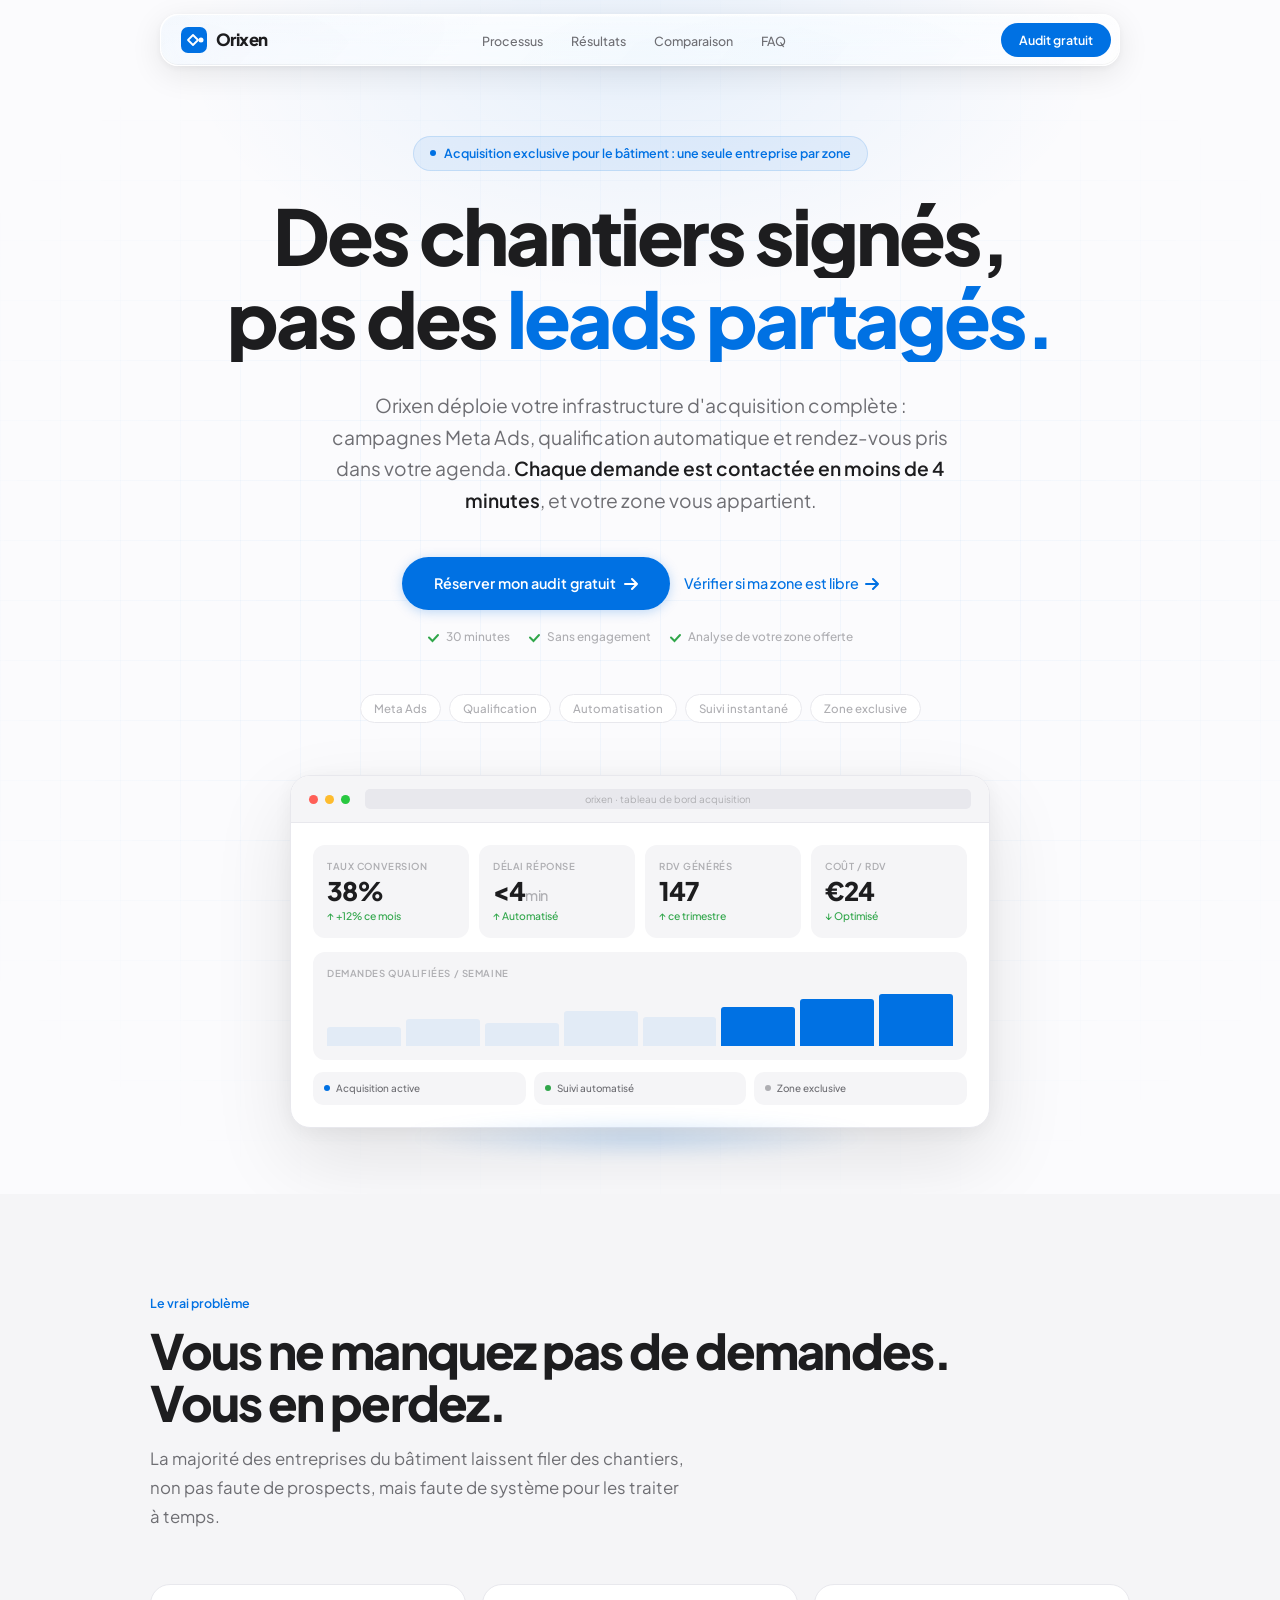
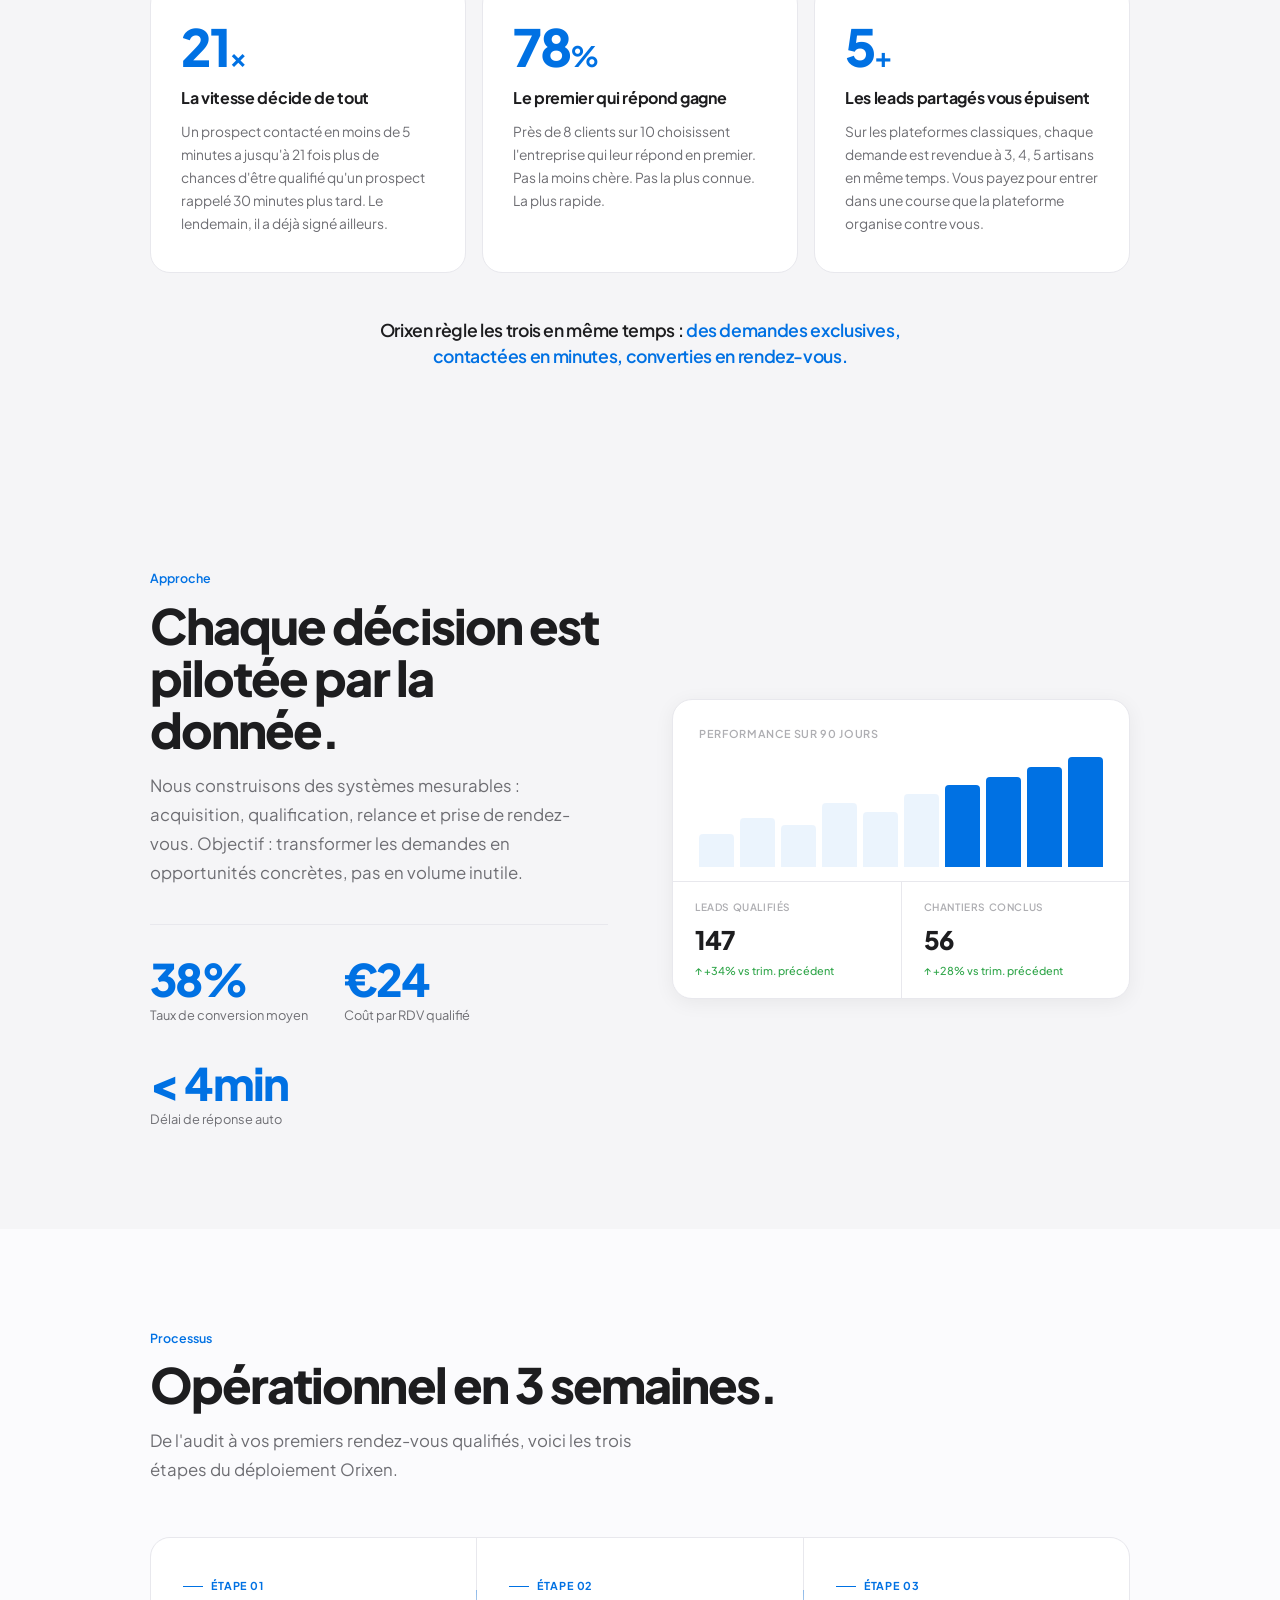
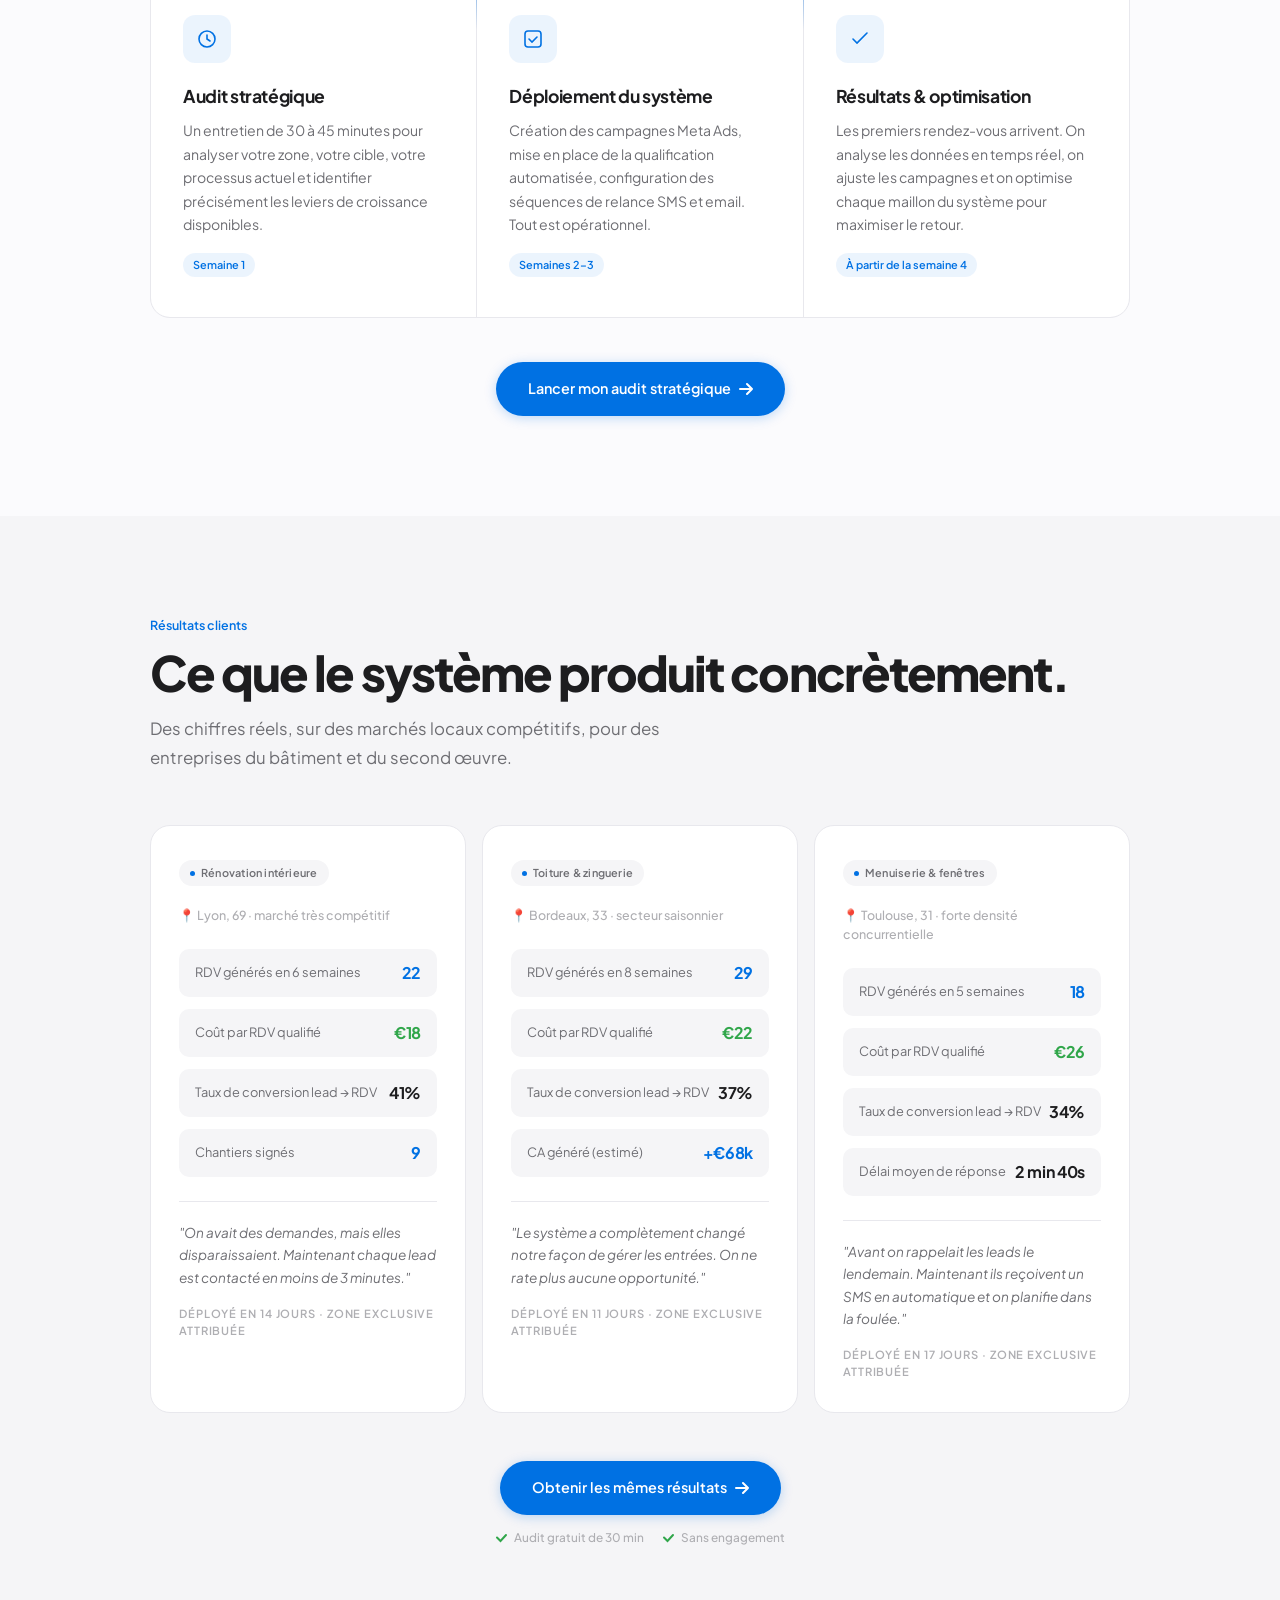
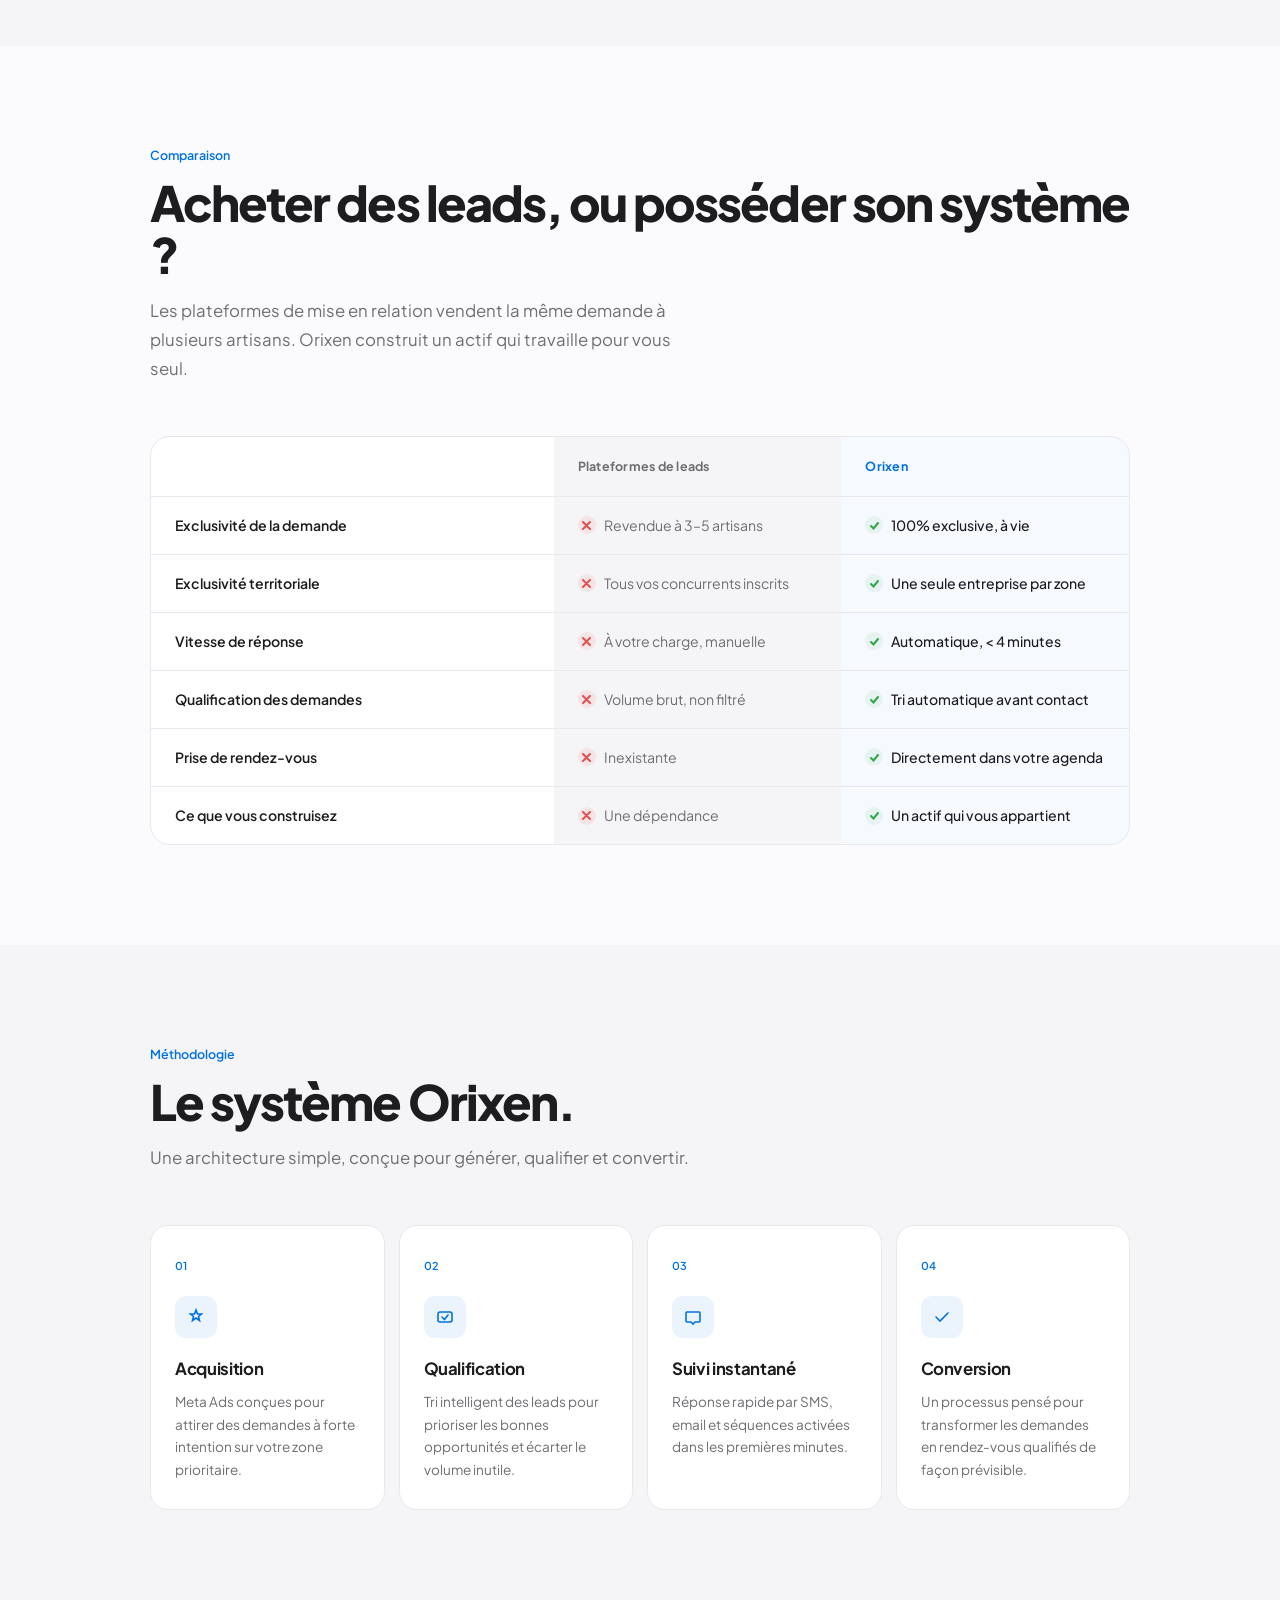
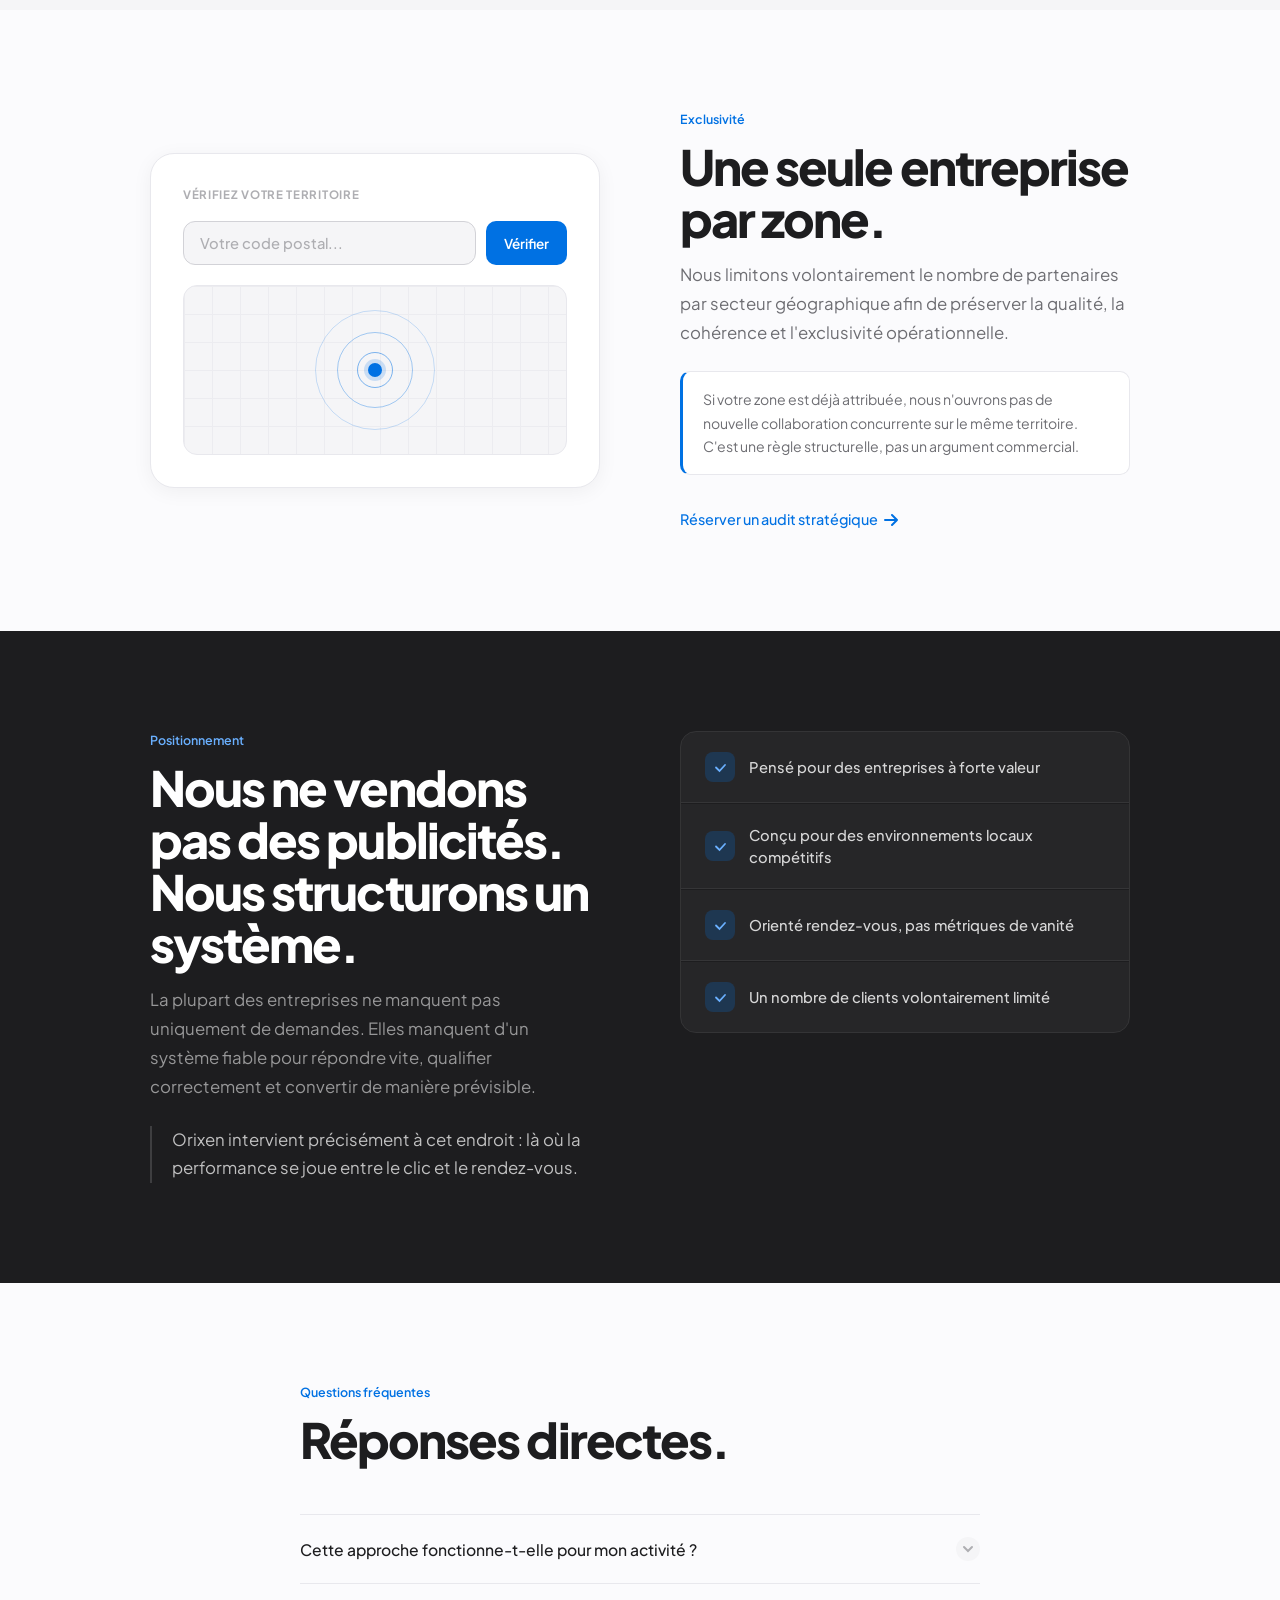
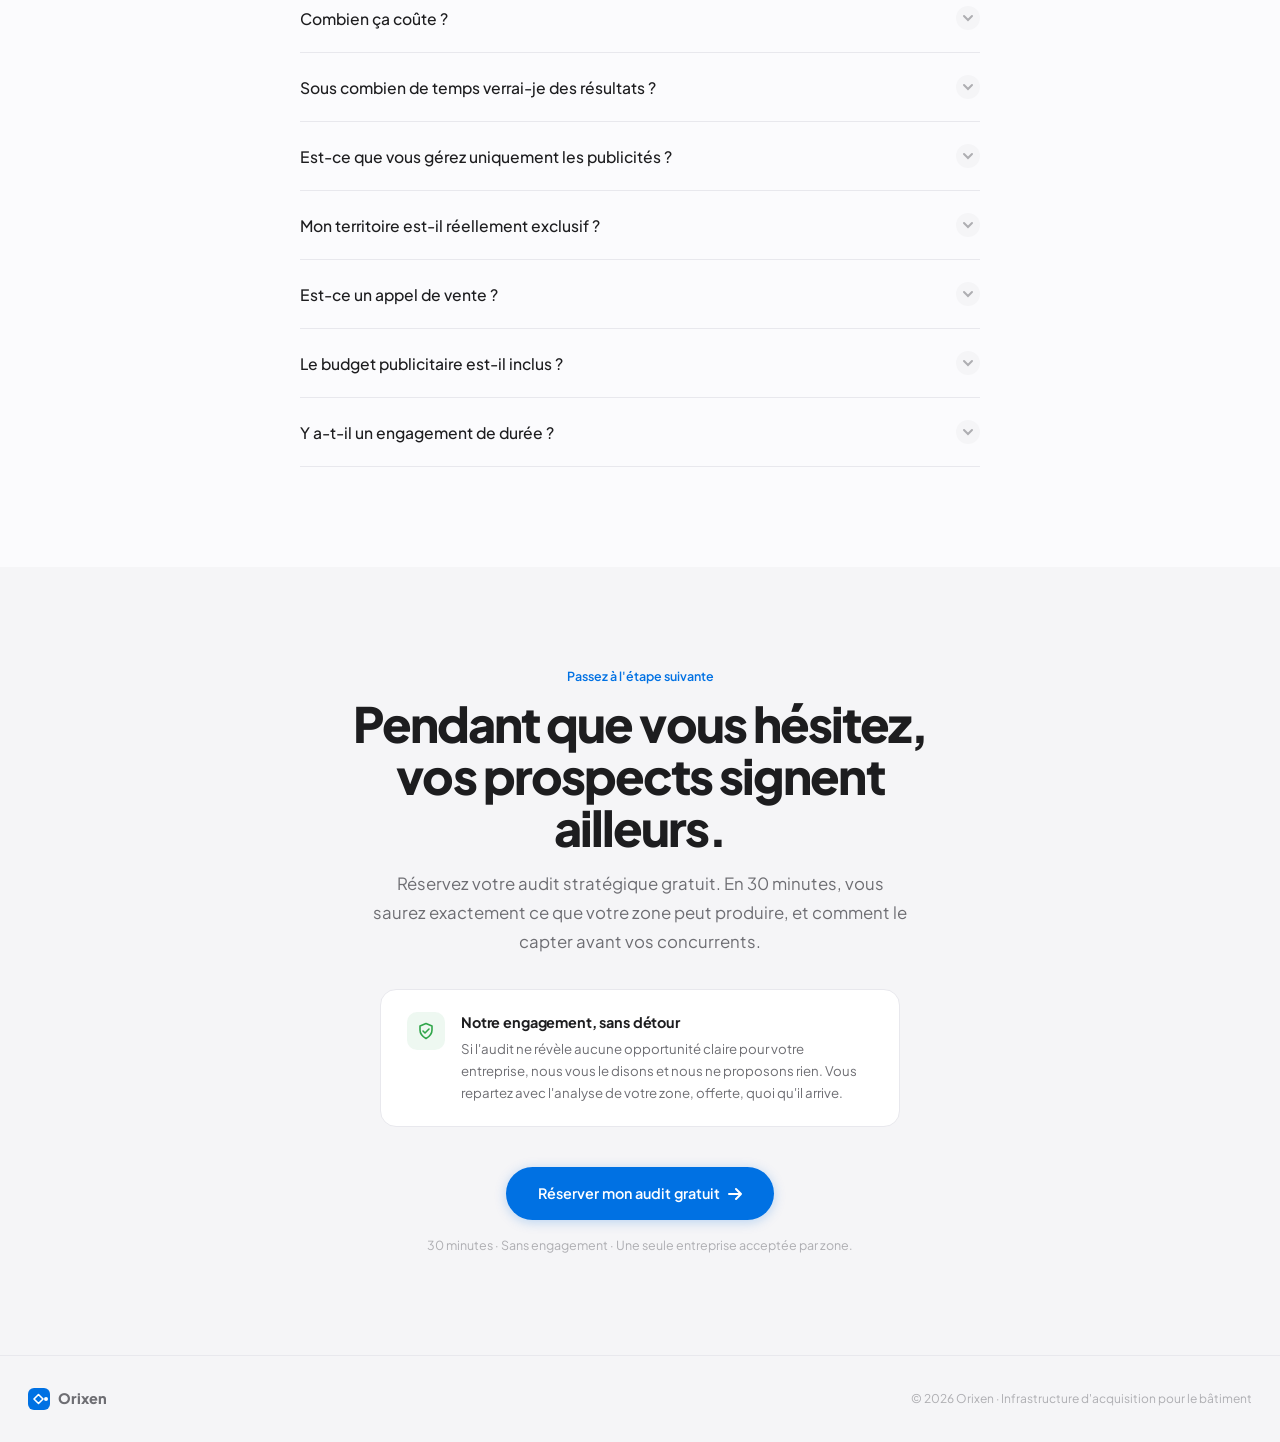
==== commit 359f58dc: "Add full OG/Twitter meta, canonical, theme-color and JSON-LD schema to landing" ====
--- a/index.html
+++ b/index.html
@@ -9,7 +9,20 @@
 <meta property="og:title" content="Orixen | Des rendez-vous qualifiés, pas des leads partagés"/>
 <meta property="og:description" content="Infrastructure d'acquisition exclusive pour le bâtiment. Vos leads contactés en moins de 4 minutes, votre zone protégée."/>
 <meta property="og:type" content="website"/>
-<meta property="og:url" content="https://orixen.fr"/>
+<meta property="og:url" content="https://www.orixen.fr/"/>
+<meta property="og:site_name" content="Orixen"/>
+<meta property="og:locale" content="fr_FR"/>
+<meta property="og:image" content="https://www.orixen.fr/og-image.png"/>
+<meta property="og:image:width" content="1200"/>
+<meta property="og:image:height" content="630"/>
+<meta property="og:image:alt" content="Orixen, infrastructure d'acquisition pour le bâtiment"/>
+<meta name="twitter:card" content="summary_large_image"/>
+<meta name="twitter:title" content="Orixen | Des rendez-vous qualifiés, pas des leads partagés"/>
+<meta name="twitter:description" content="Infrastructure d'acquisition exclusive pour le bâtiment. Vos leads contactés en moins de 4 minutes, votre zone protégée."/>
+<meta name="twitter:image" content="https://www.orixen.fr/og-image.png"/>
+<link rel="canonical" href="https://www.orixen.fr/"/>
+<meta name="robots" content="index, follow"/>
+<meta name="theme-color" content="#0071e3"/>
 <link rel="preconnect" href="https://fonts.googleapis.com"/>
 <link rel="preconnect" href="https://fonts.gstatic.com" crossorigin/>
 <link href="https://fonts.googleapis.com/css2?family=Plus+Jakarta+Sans:ital,wght@0,300;0,400;0,500;0,600;0,700;0,800;1,400&display=swap" rel="stylesheet"/>
@@ -336,6 +349,9 @@
 
 </style>
 
+<script type="application/ld+json">
+{"@context":"https://schema.org","@type":"ProfessionalService","name":"Orixen","description":"Infrastructure d'acquisition pour les entreprises du bâtiment : Meta Ads, qualification automatique des leads et prise de rendez-vous. Une seule entreprise par zone.","url":"https://www.orixen.fr","email":"contact@orixen.fr","image":"https://www.orixen.fr/og-image.png","logo":"https://www.orixen.fr/og-image.png","areaServed":{"@type":"Country","name":"France"},"serviceType":"Acquisition de clients pour le bâtiment","knowsLanguage":"fr"}
+</script>
 </head>
 <body>
 
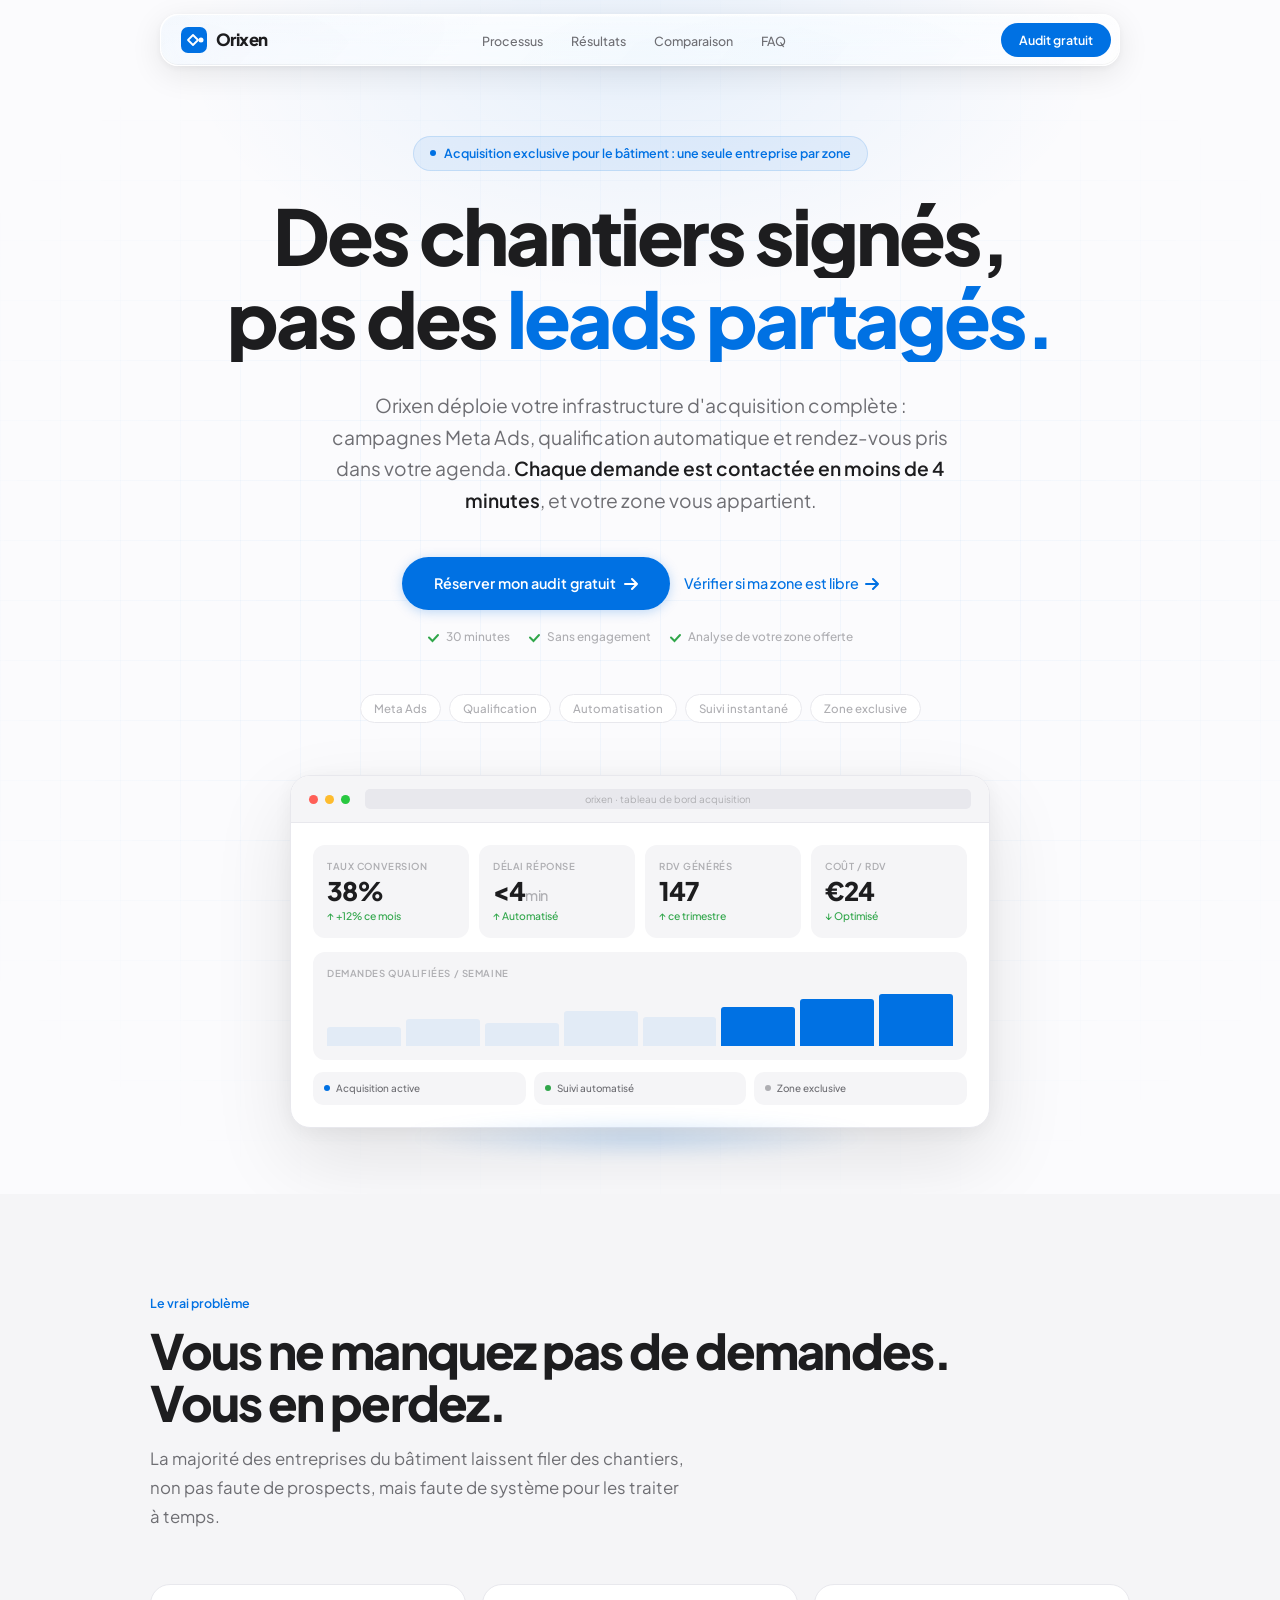
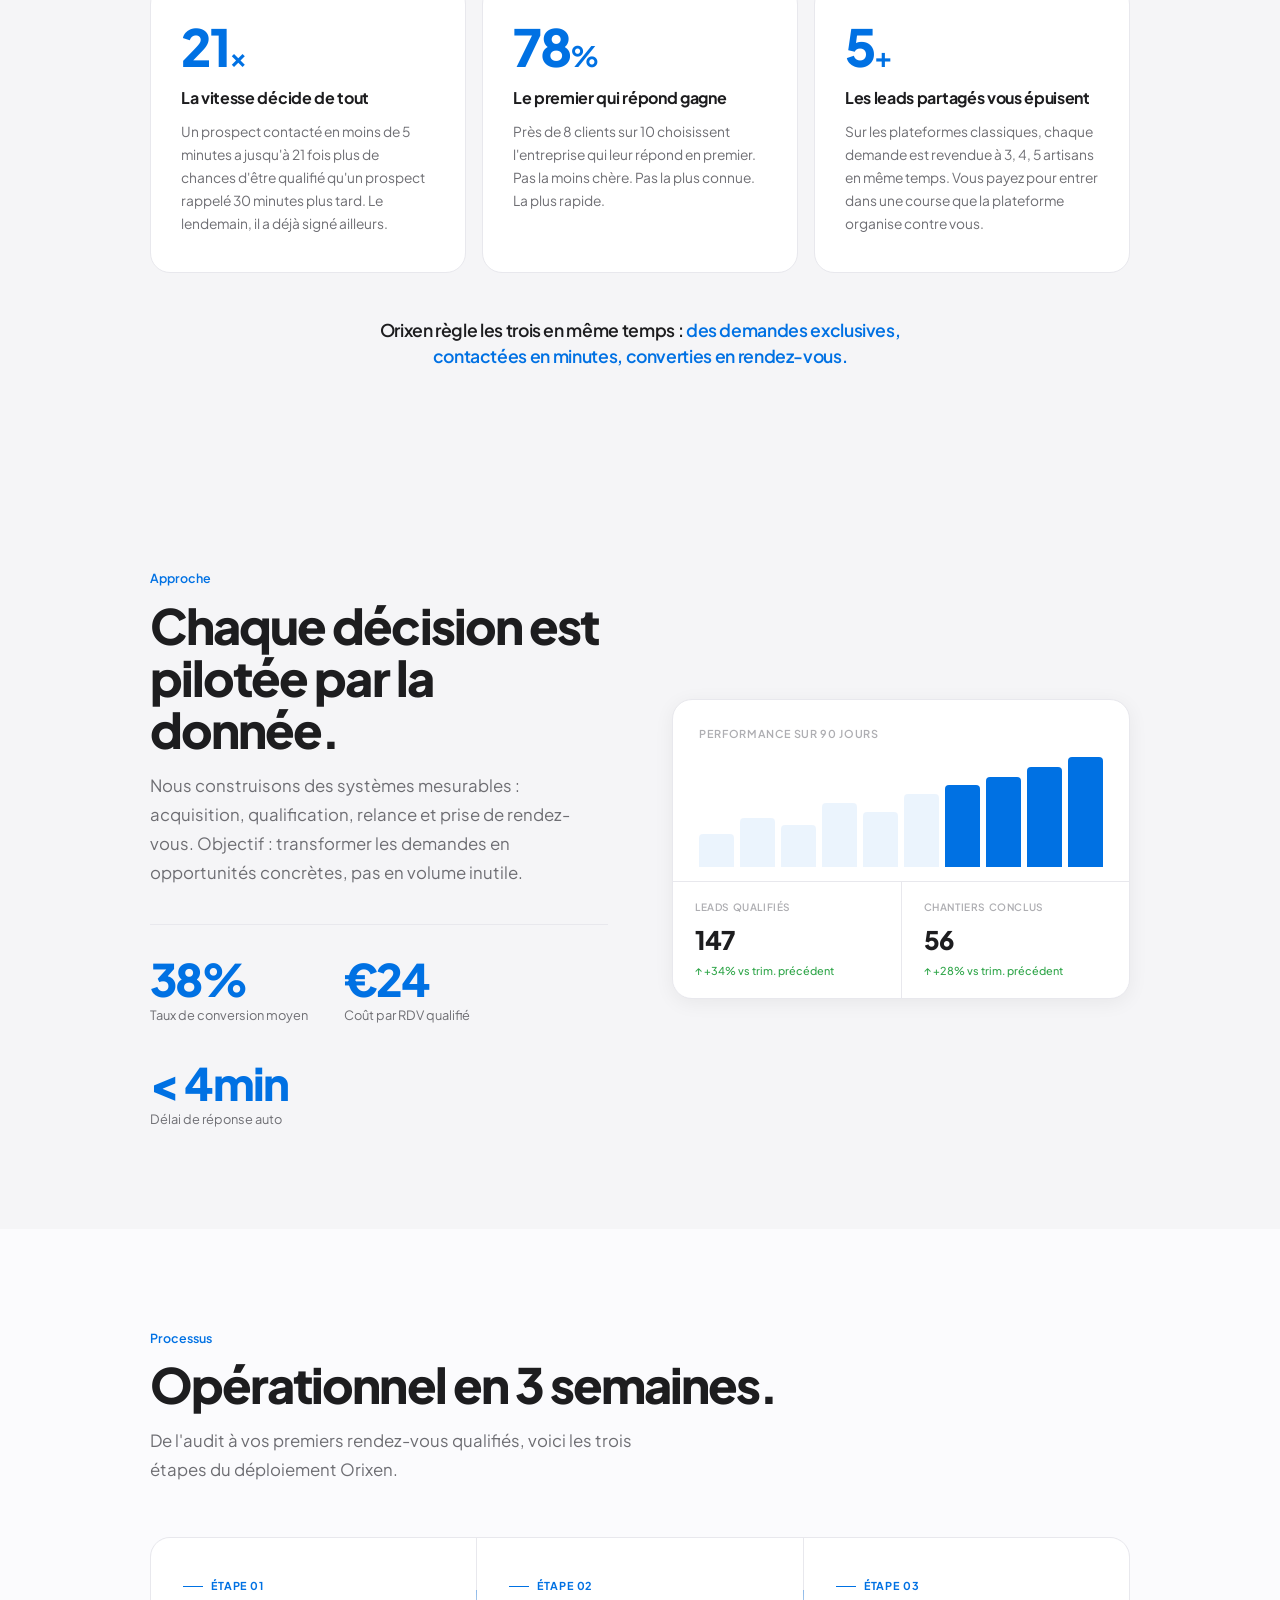
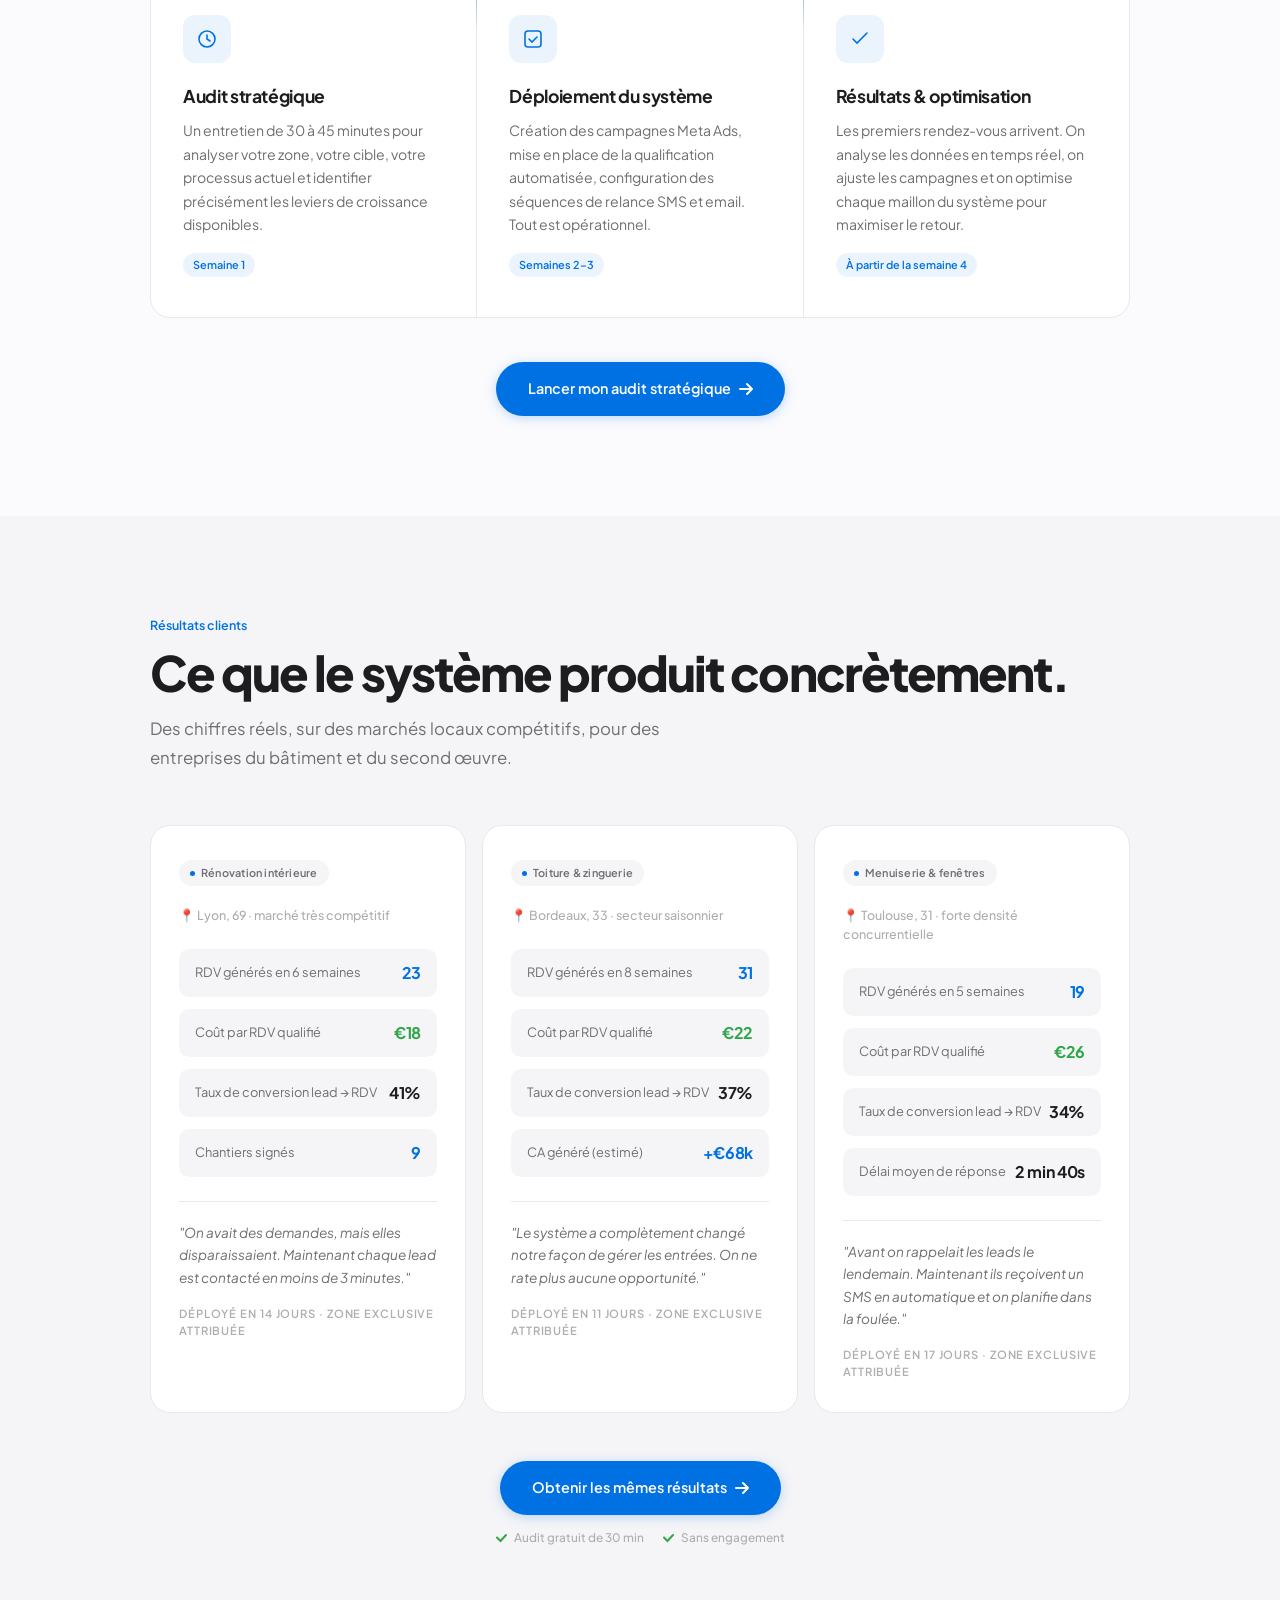
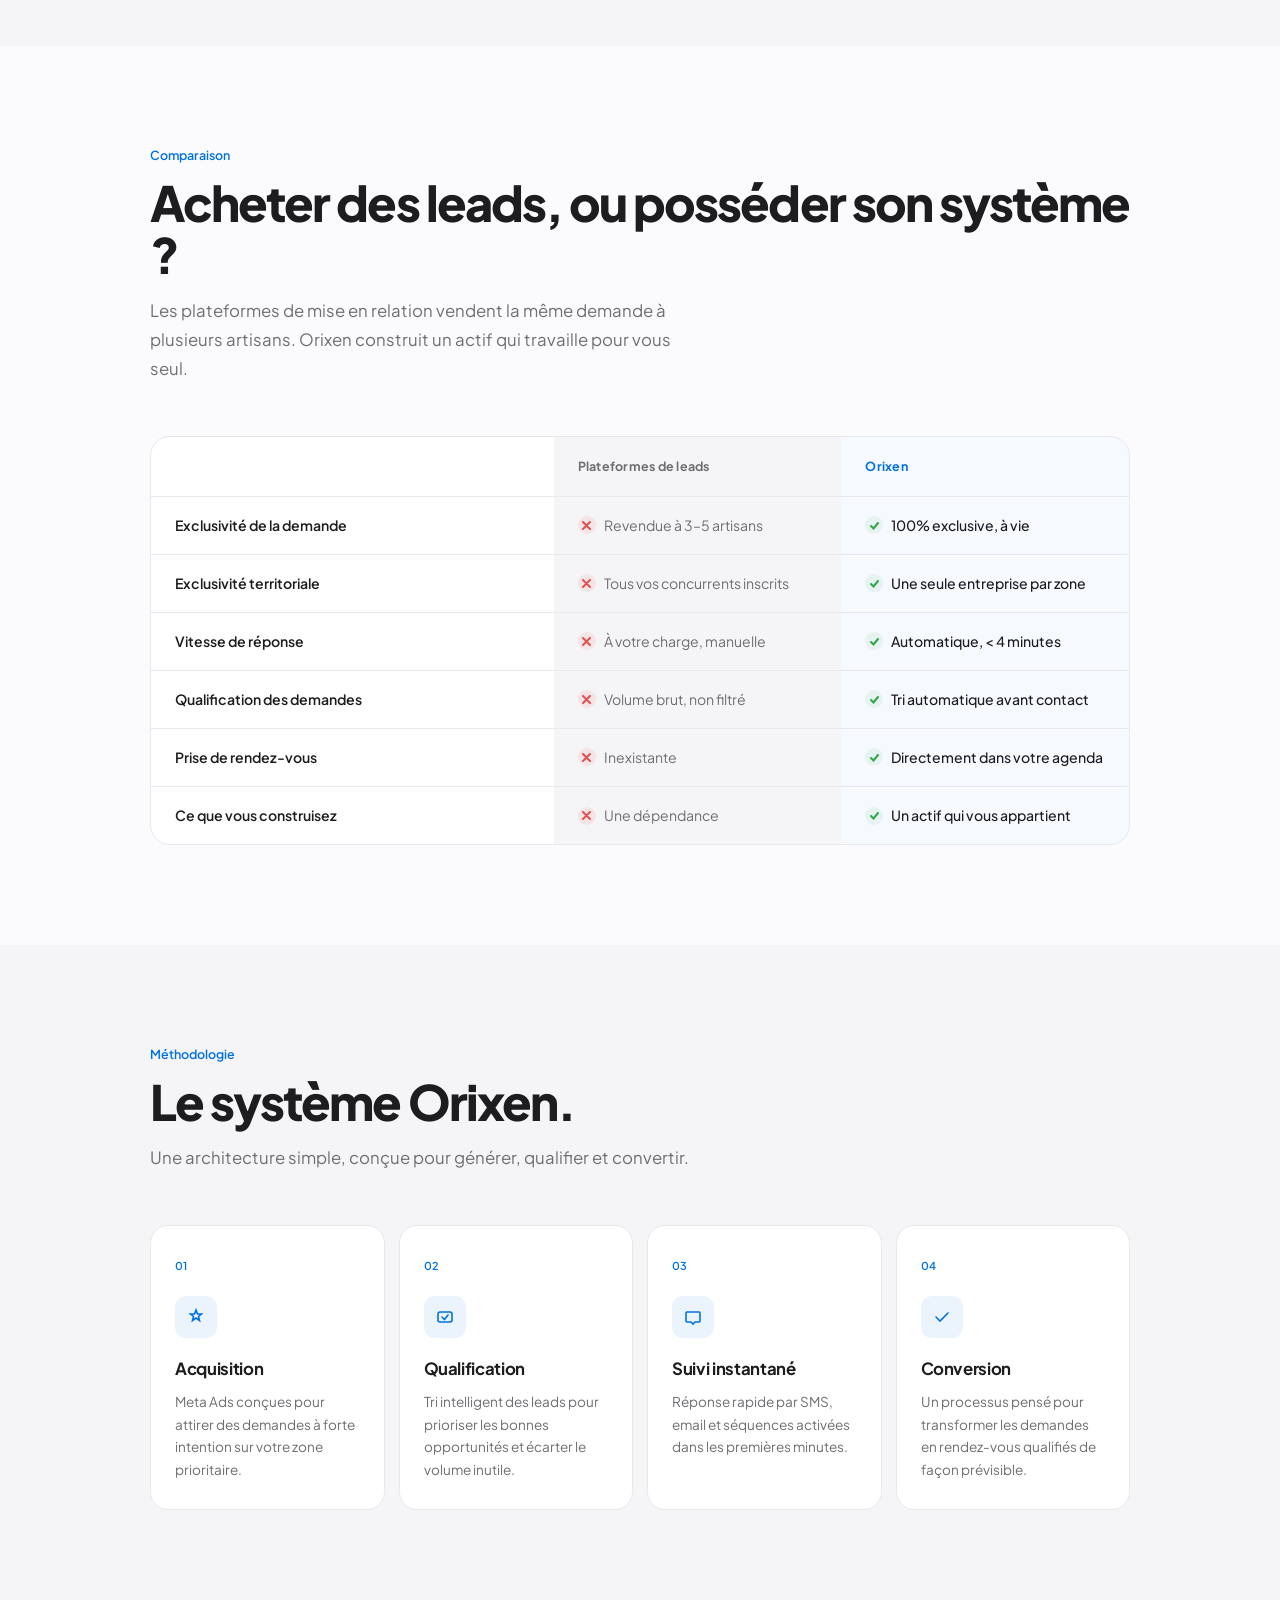
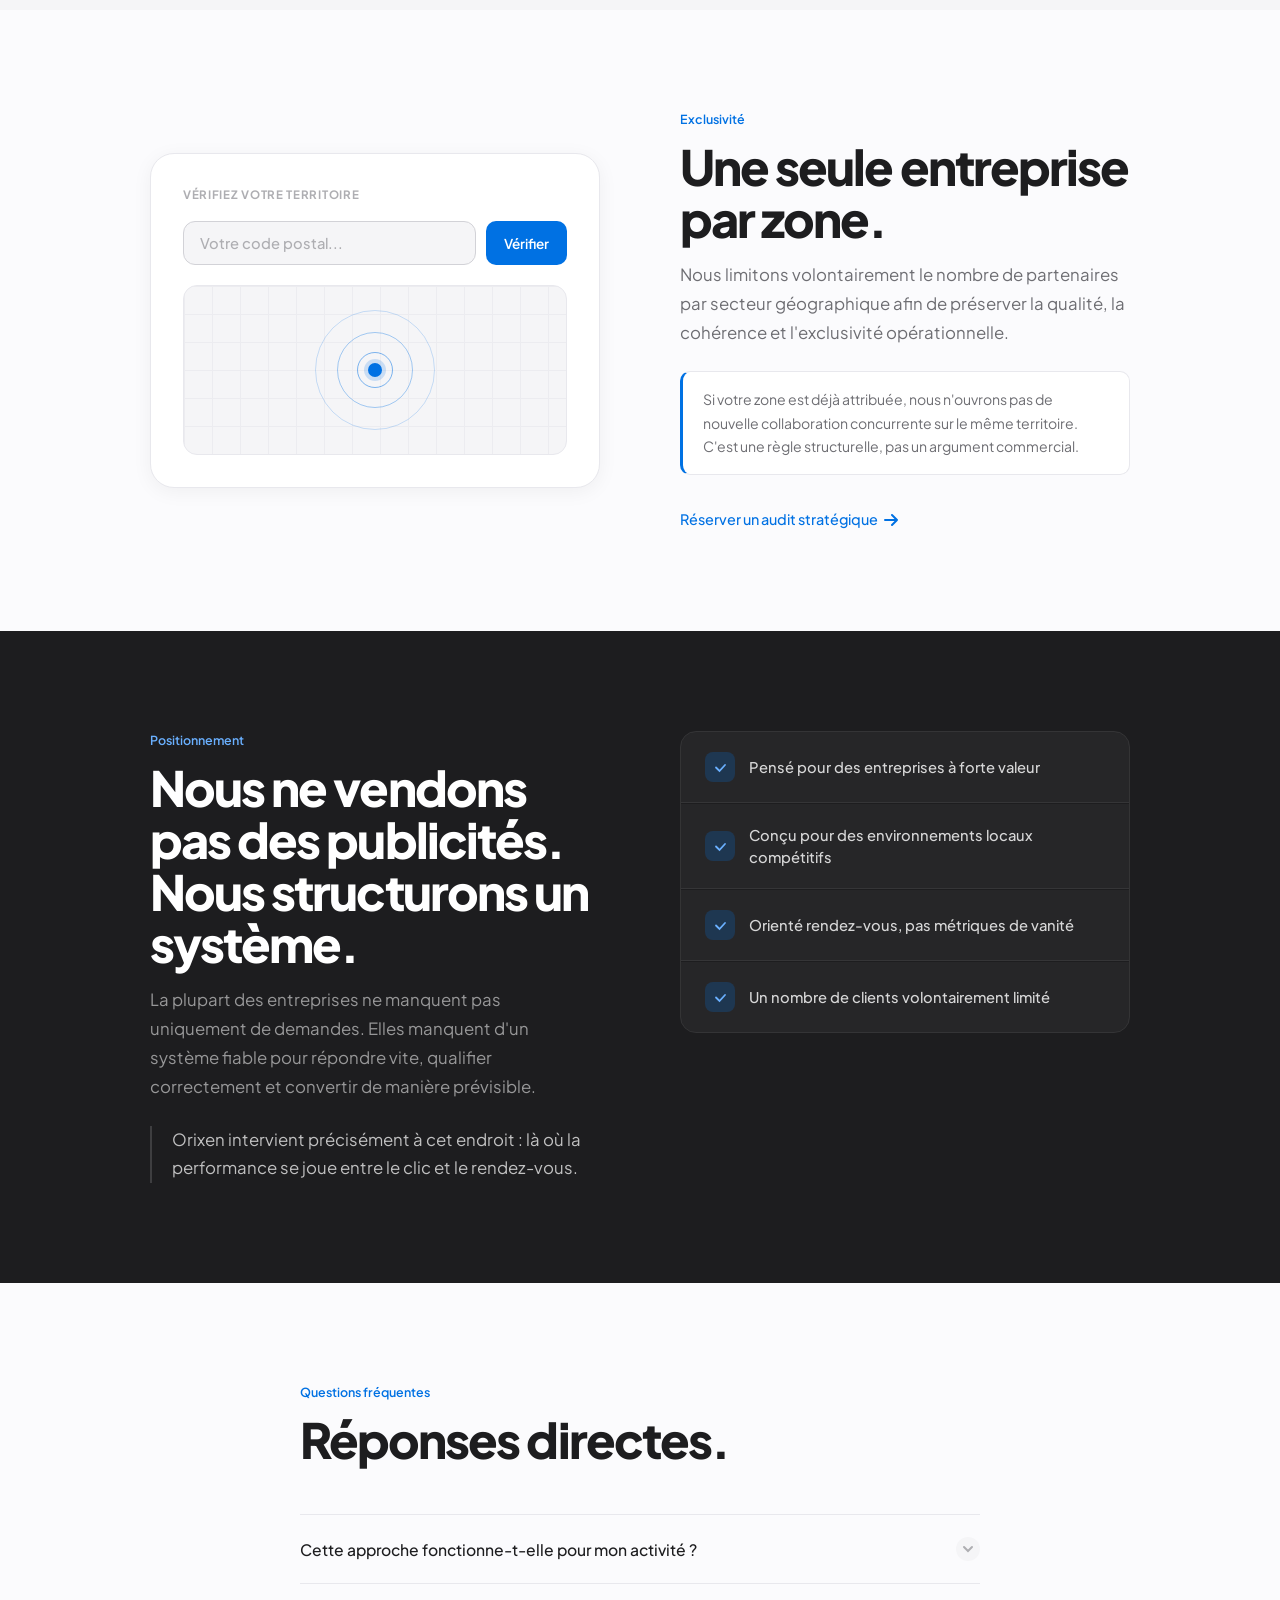
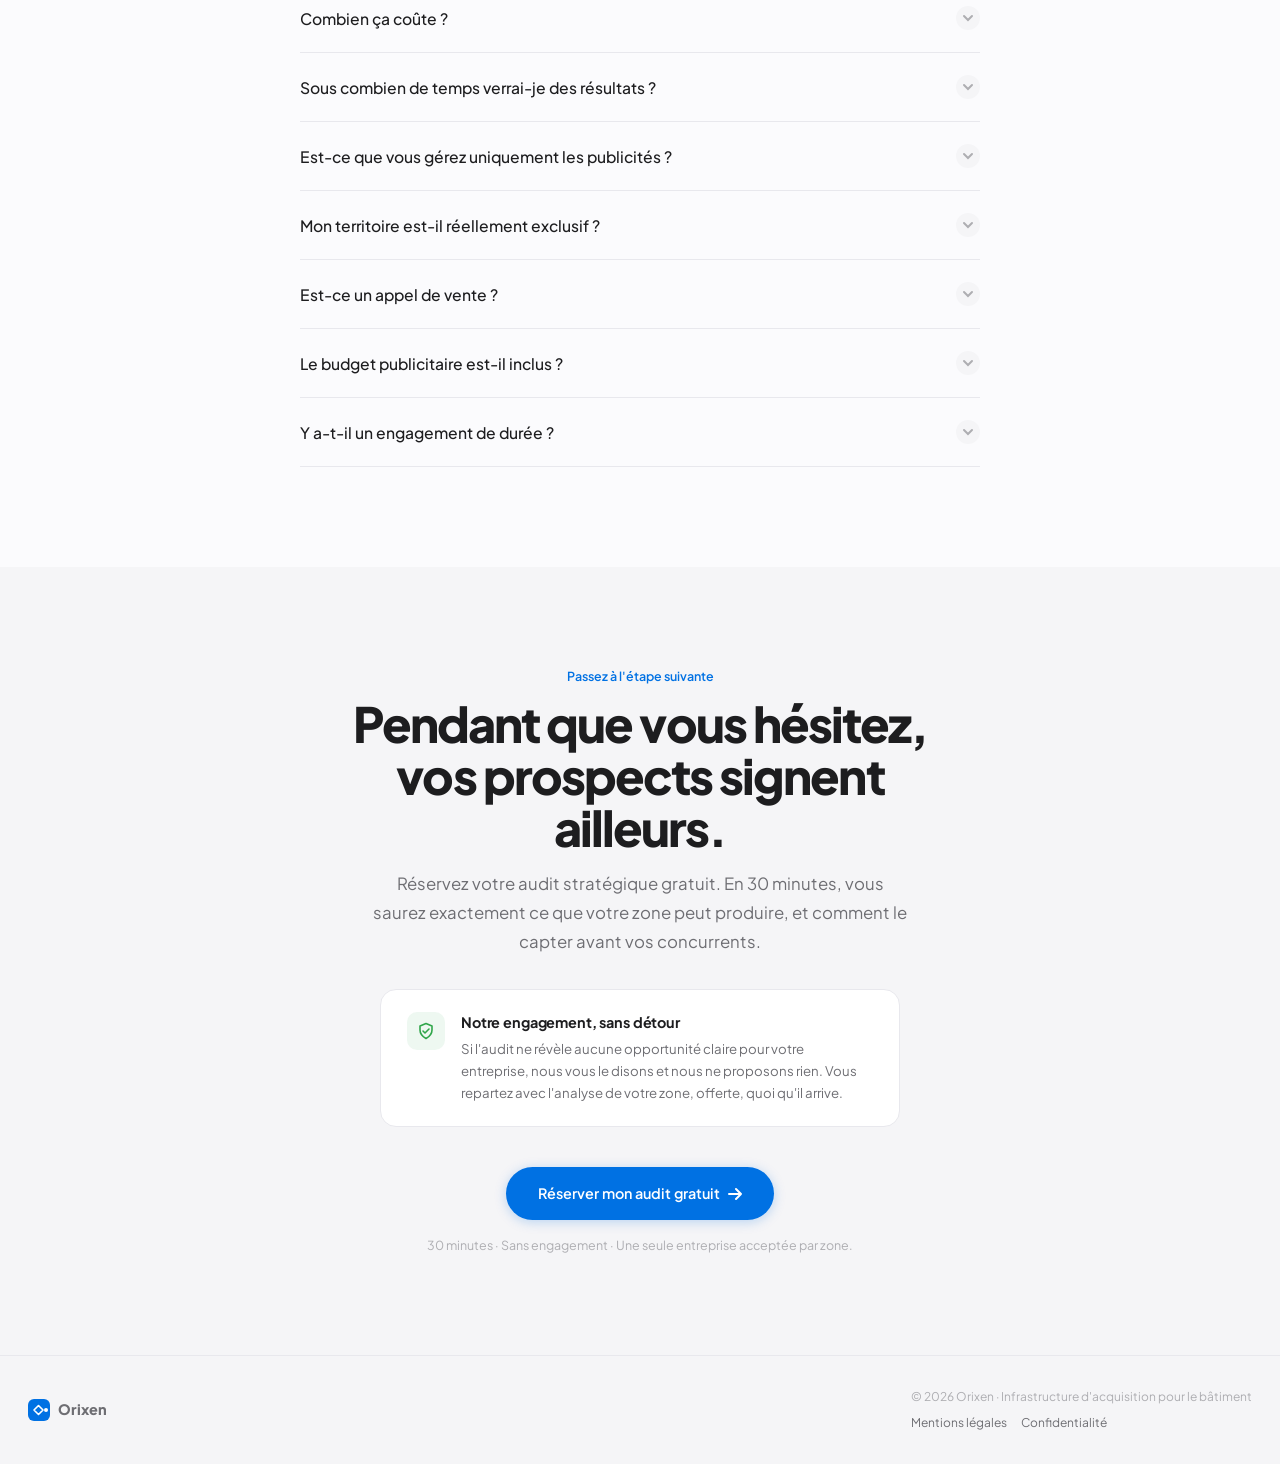
==== commit 210cf71a: "Add legal links (mentions legales + confidentialite) to footer" ====
--- a/index.html
+++ b/index.html
@@ -872,7 +872,7 @@
     <svg viewBox="0 0 22 22" fill="none"><rect width="22" height="22" rx="6" fill="#0071e3"/><path d="M6 11 L10.5 6.5 L15 11 L10.5 15.5 Z" fill="none" stroke="white" stroke-width="1.6" stroke-linejoin="round"/><circle cx="18" cy="11" r="2" fill="white"/></svg>
     Orixen
   </div>
-  <div class="f-copy">© 2026 Orixen · Infrastructure d'acquisition pour le bâtiment</div>
+  <div class="f-copy">© 2026 Orixen · Infrastructure d'acquisition pour le bâtiment<br><span style="display:inline-flex;gap:14px;margin-top:8px"><a href="/mentions-legales/" style="color:var(--ink-3)">Mentions légales</a><a href="/confidentialite/" style="color:var(--ink-3)">Confidentialité</a></span></div>
 </footer>
 
 <script>
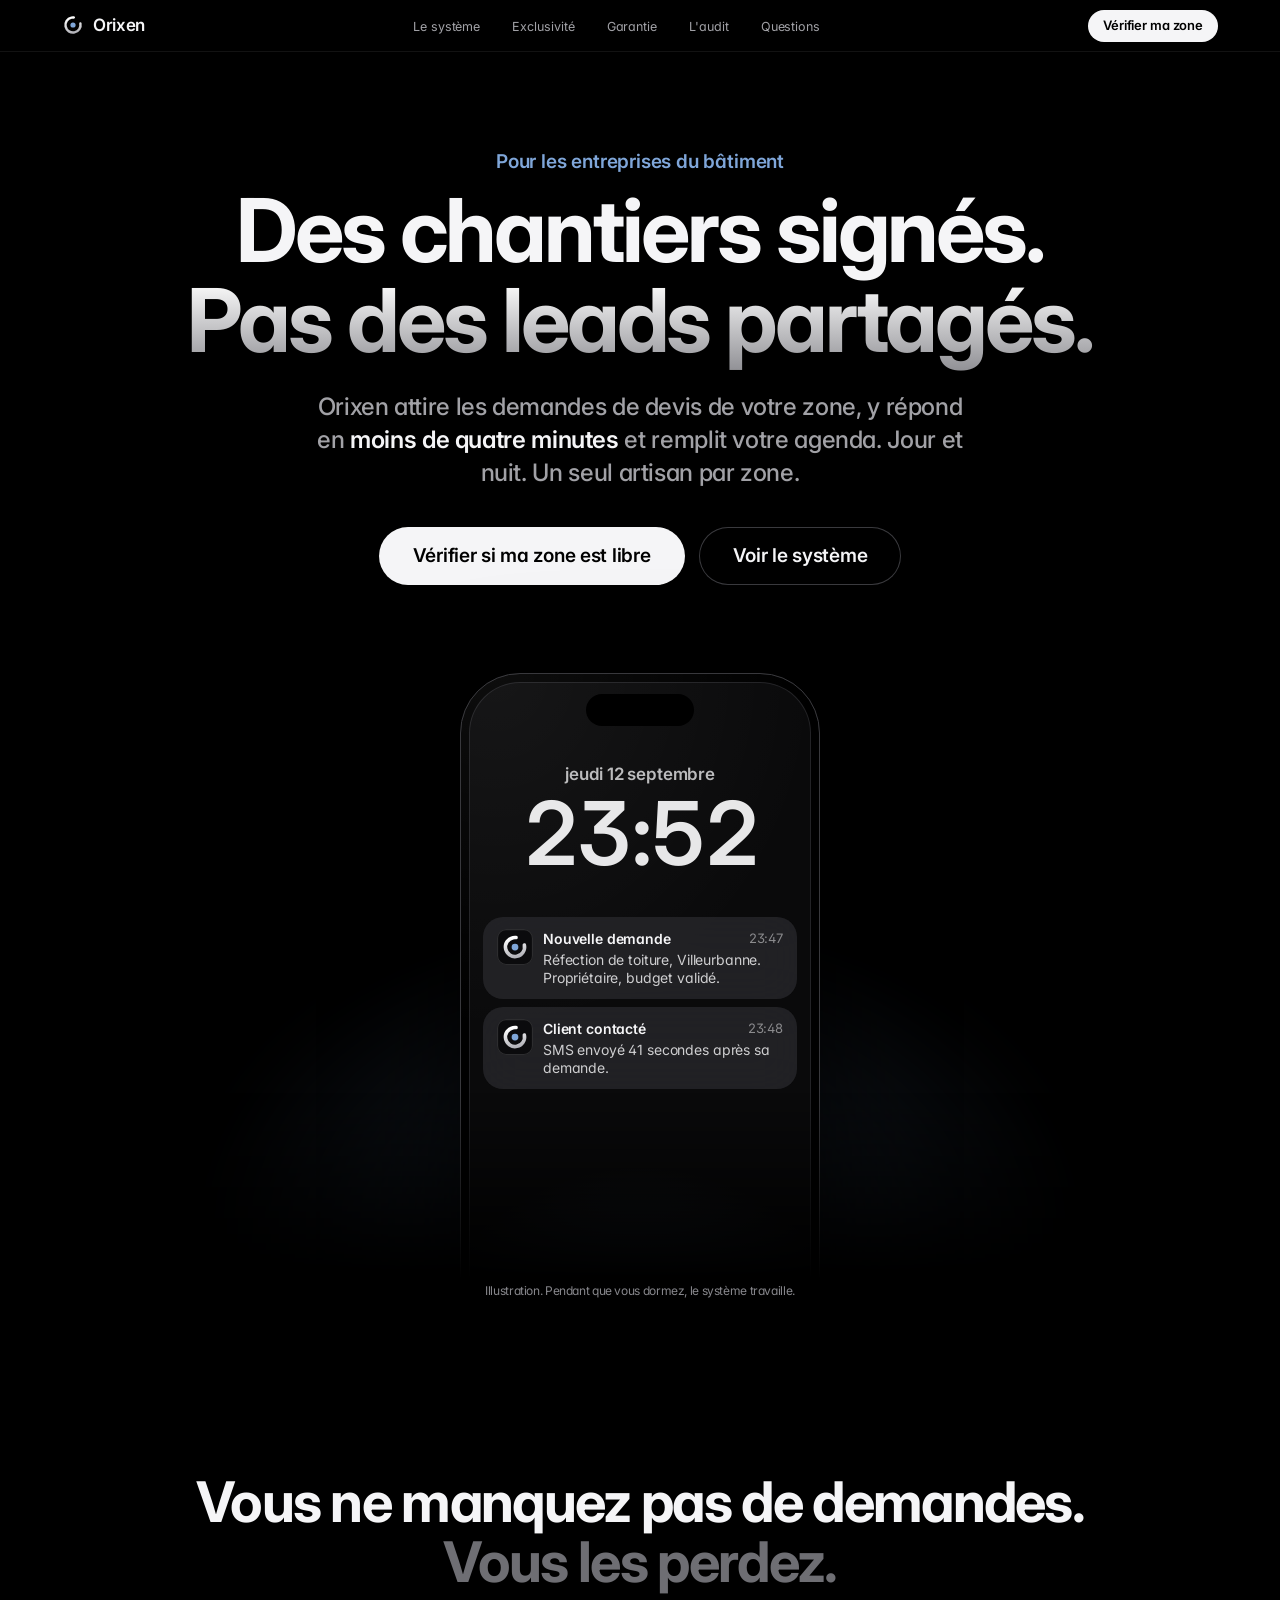
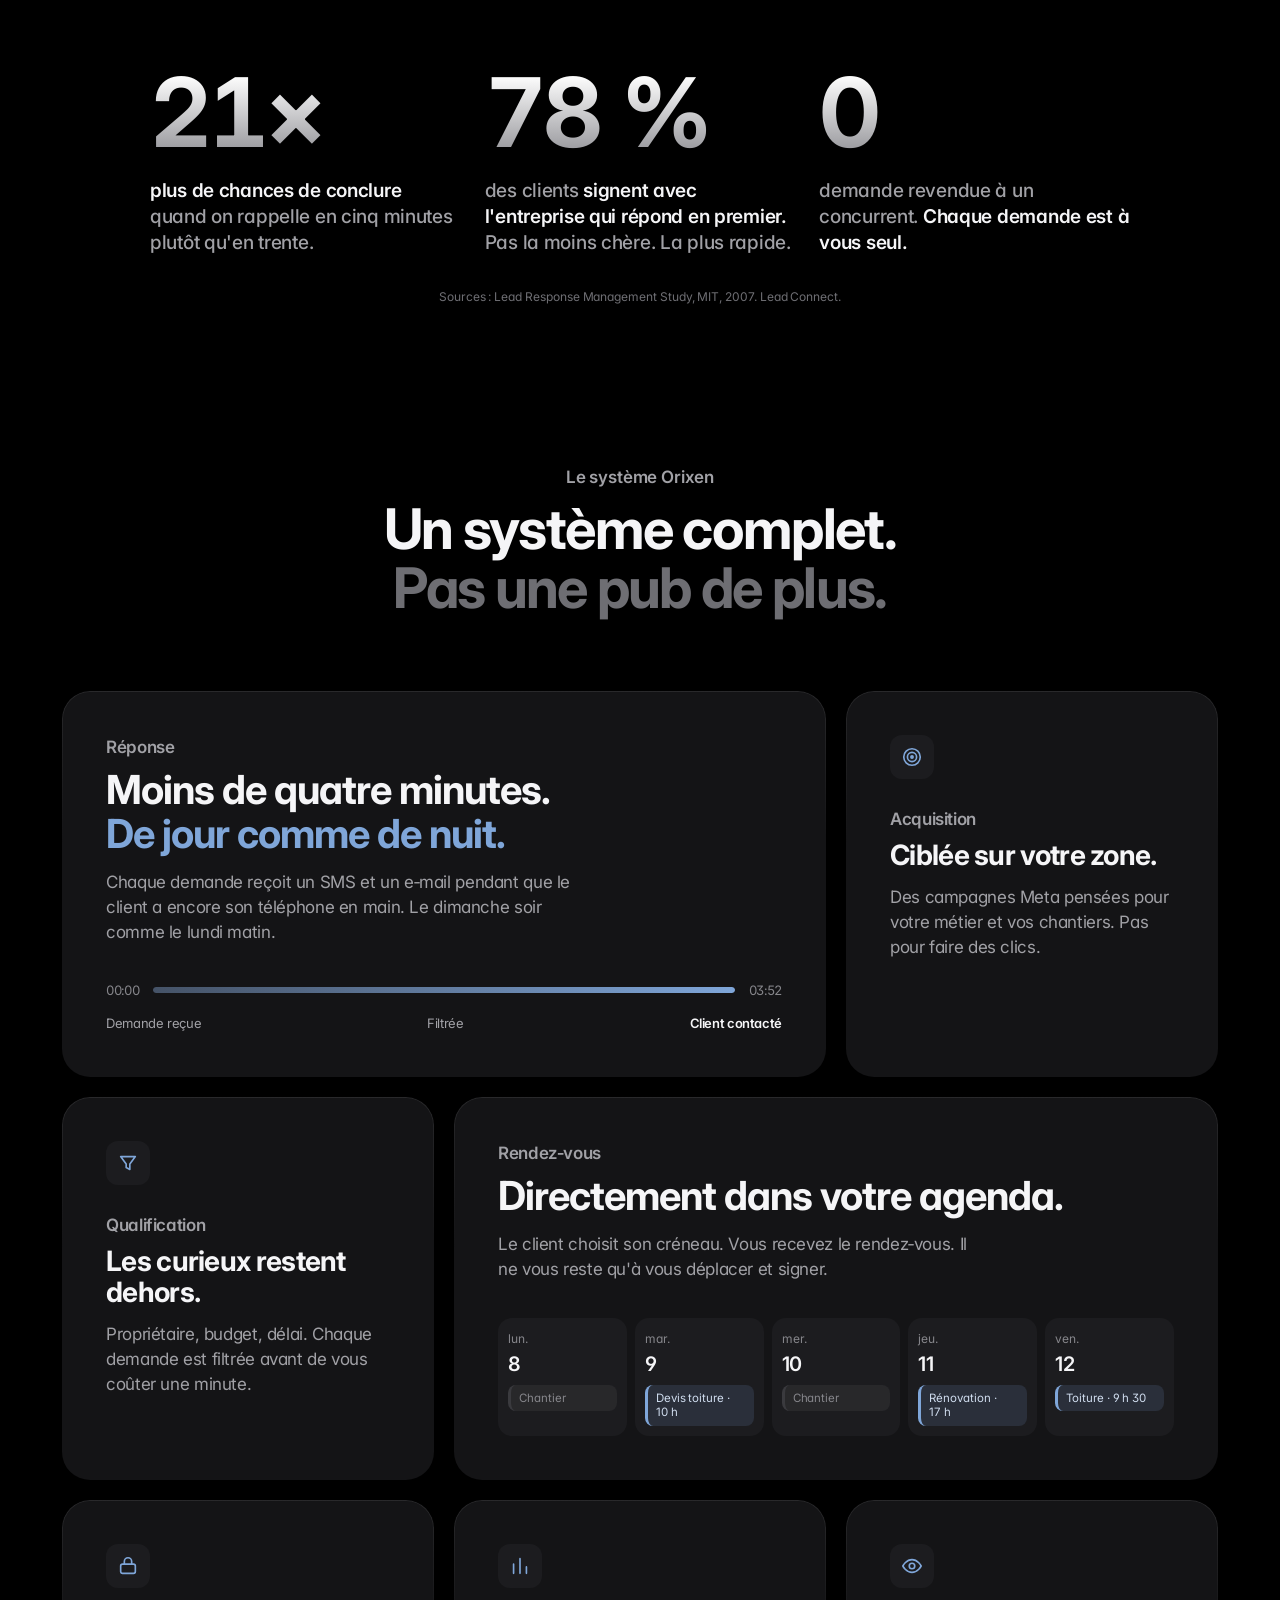
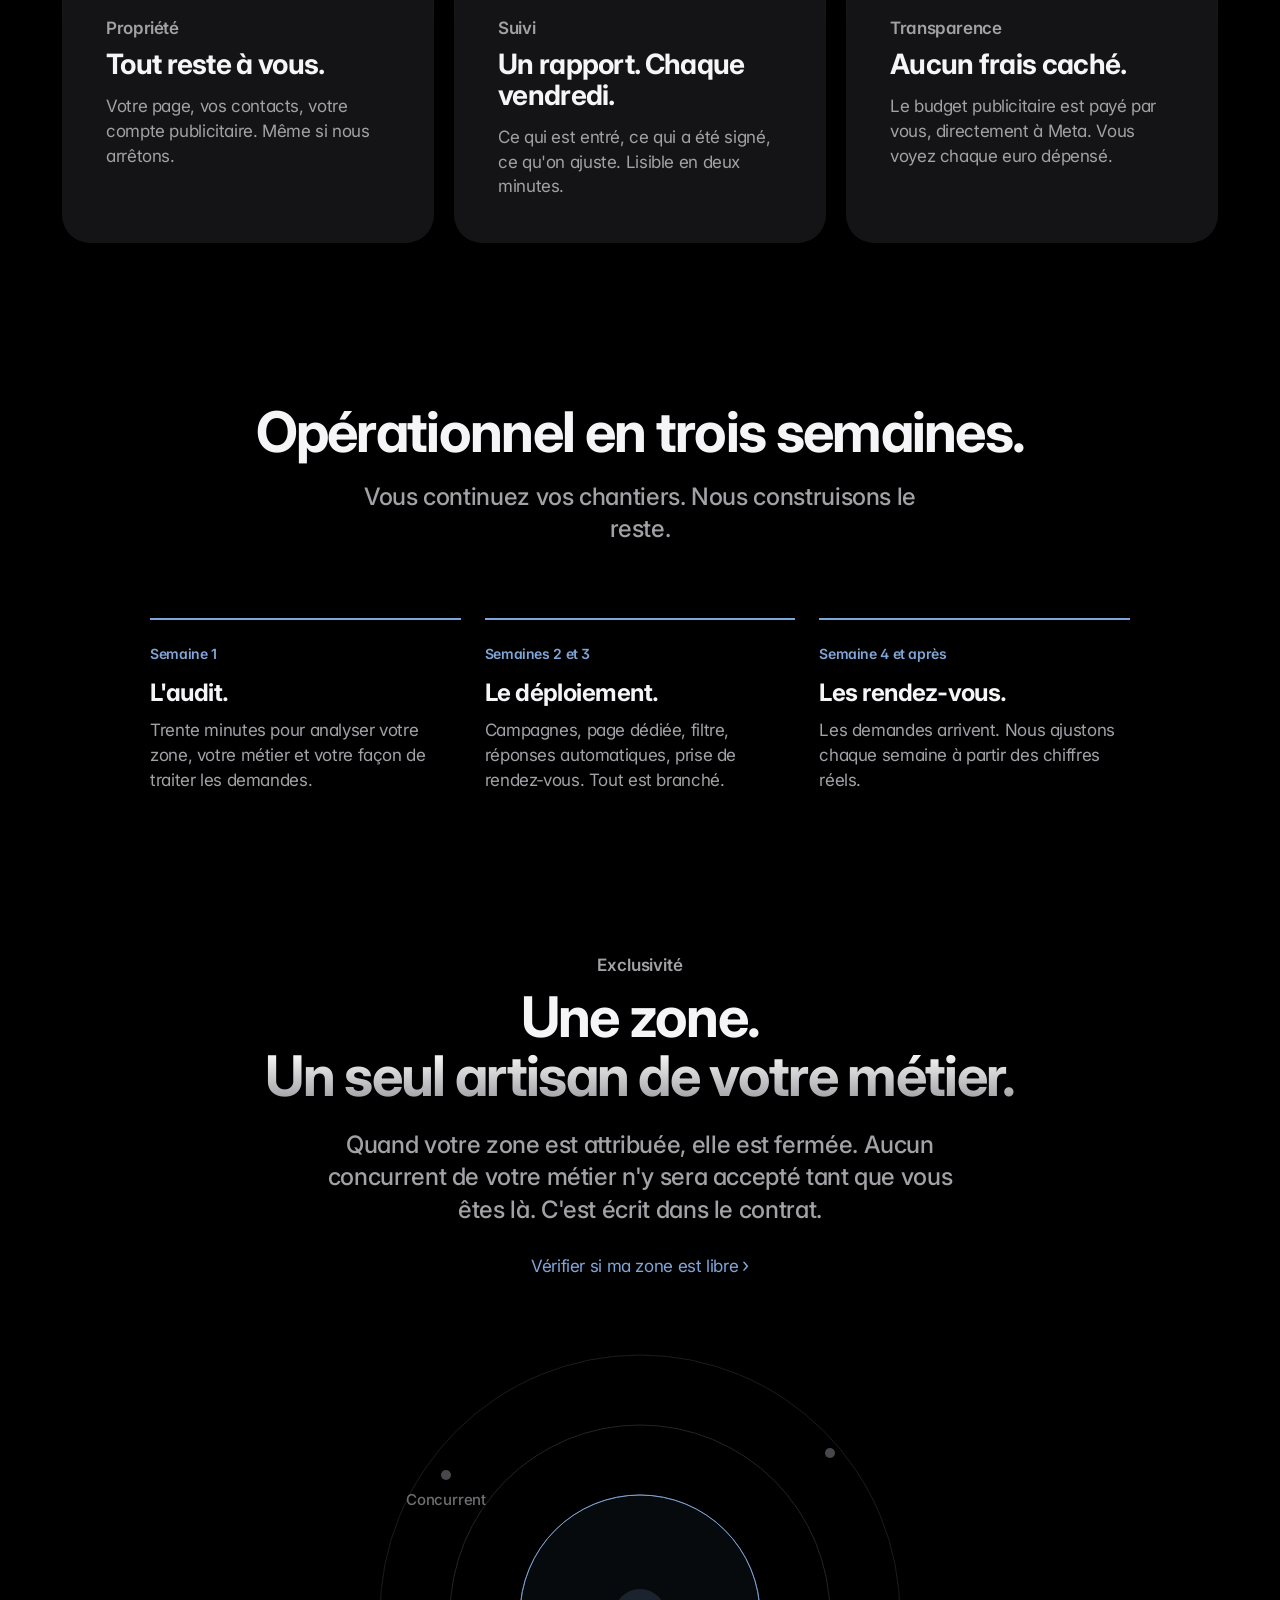
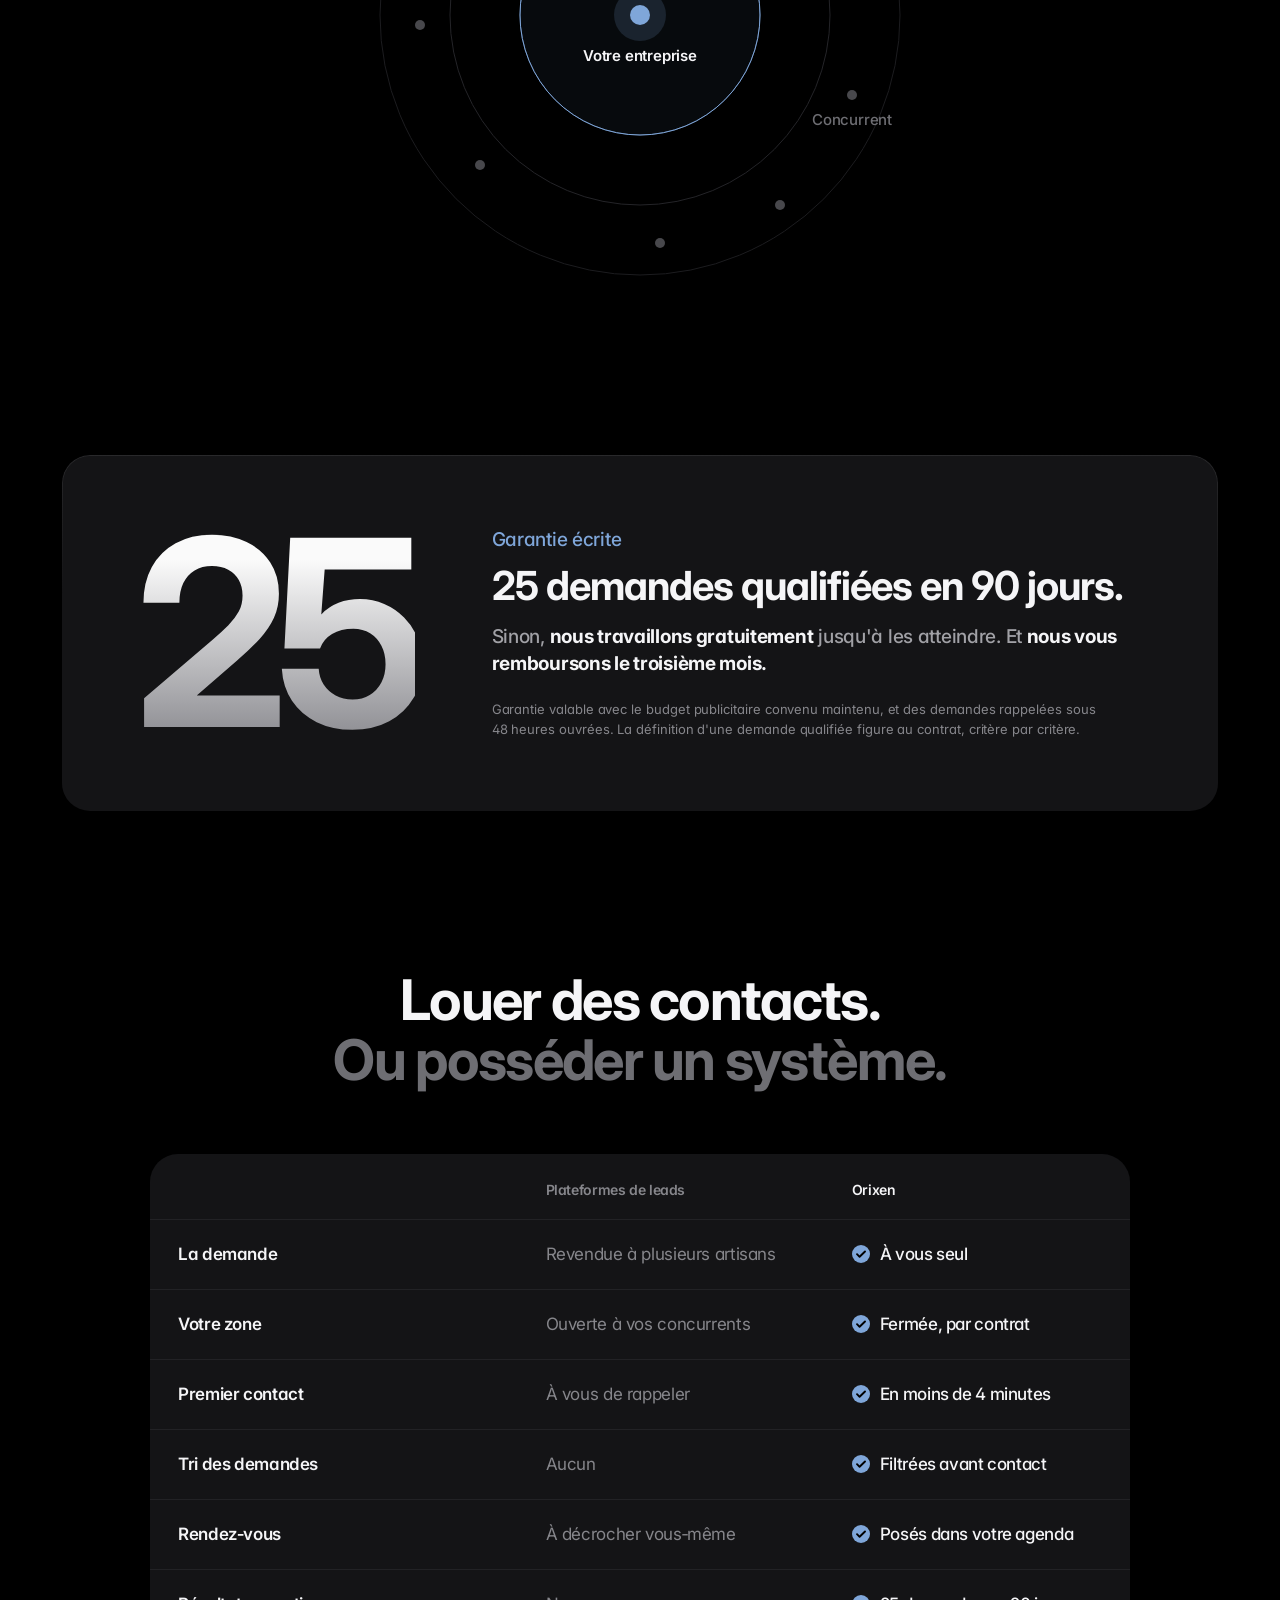
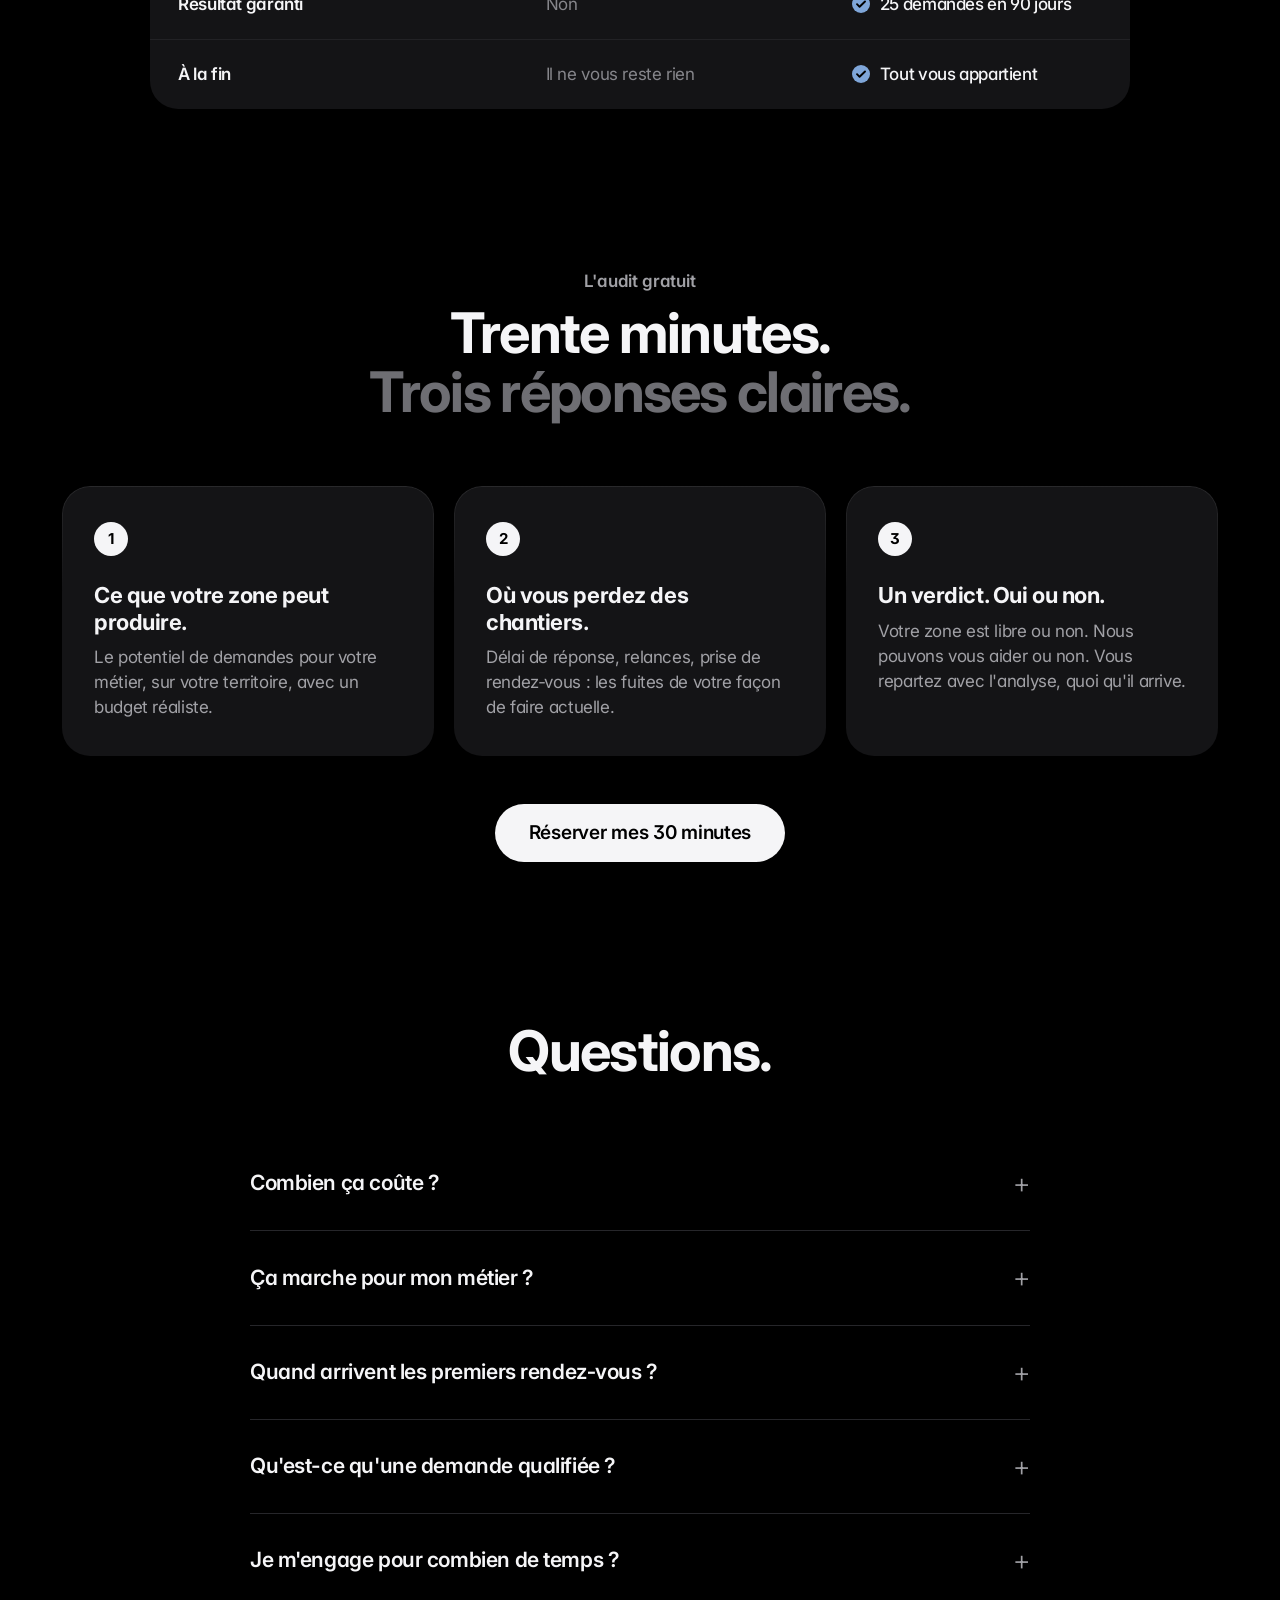
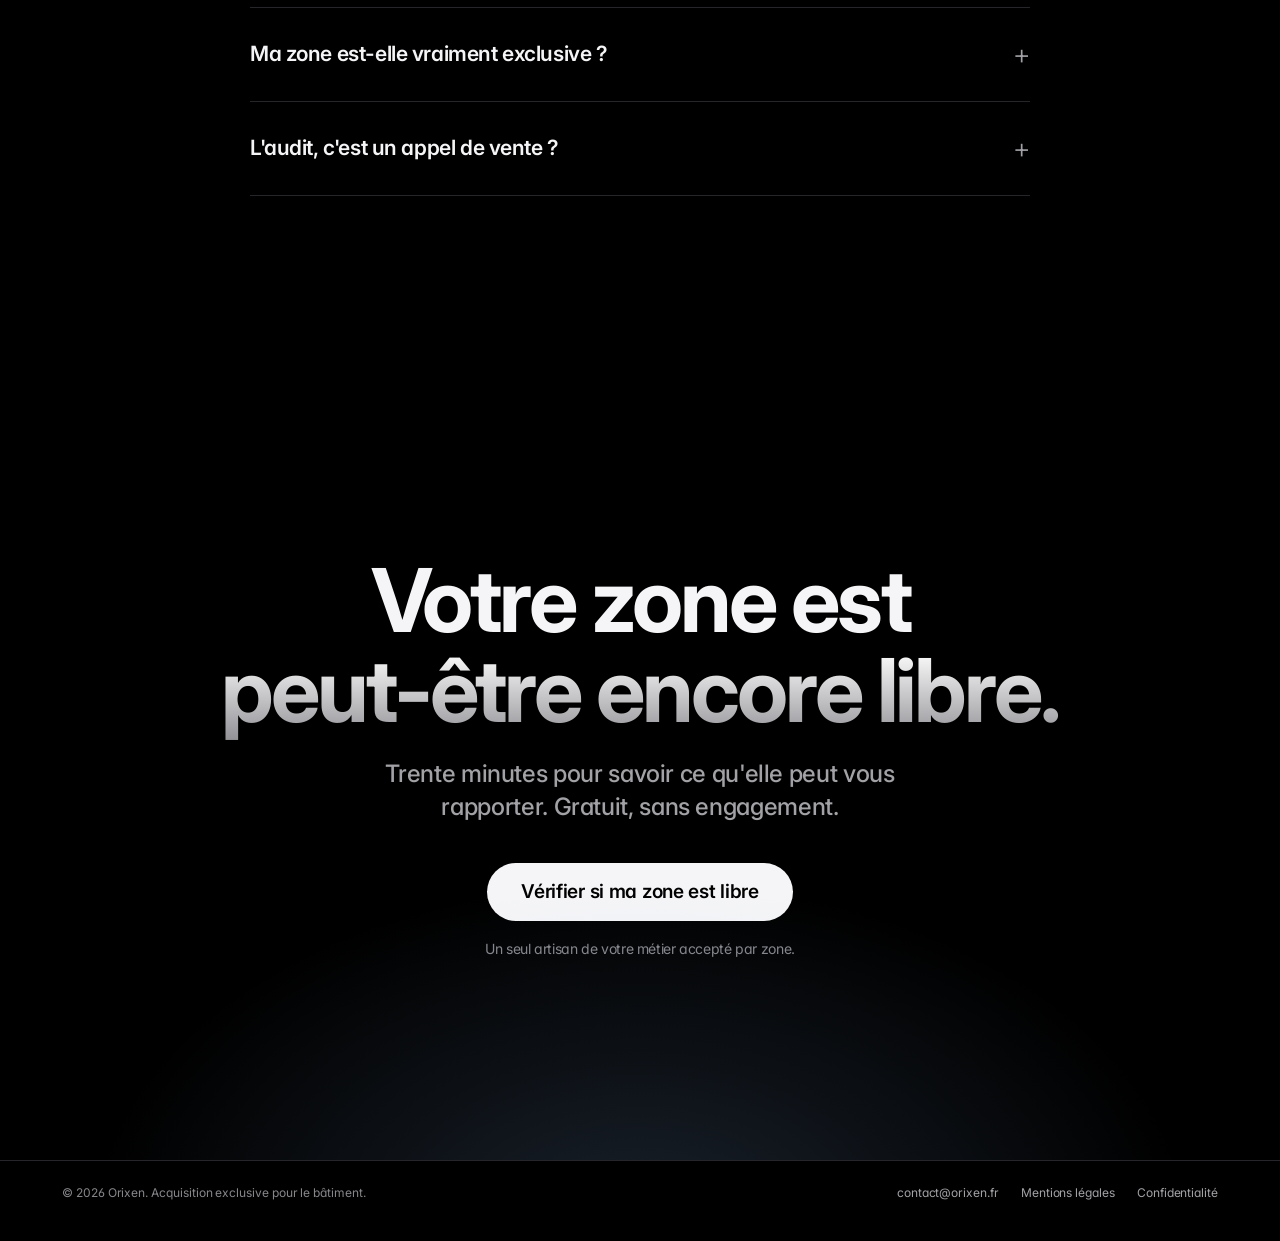
==== commit 3f338206: "Refonte complète du site Orixen : mode sombre premium - Nouvelle page d'accueil : textes réécrits, s" ====
--- a/index.html
+++ b/index.html
@@ -1,967 +1,468 @@
 <!DOCTYPE html>
-
 <html lang="fr">
 <head>
-<meta charset="UTF-8"/>
-<meta name="viewport" content="width=device-width, initial-scale=1.0"/>
-<title>Orixen | Des rendez-vous qualifiés, pas des leads partagés</title>
-<meta name="description" content="Orixen déploie une infrastructure d'acquisition complète pour les entreprises du bâtiment : Meta Ads, qualification automatique et prise de rendez-vous. Une seule entreprise par zone."/>
-<meta property="og:title" content="Orixen | Des rendez-vous qualifiés, pas des leads partagés"/>
-<meta property="og:description" content="Infrastructure d'acquisition exclusive pour le bâtiment. Vos leads contactés en moins de 4 minutes, votre zone protégée."/>
-<meta property="og:type" content="website"/>
-<meta property="og:url" content="https://www.orixen.fr/"/>
-<meta property="og:site_name" content="Orixen"/>
-<meta property="og:locale" content="fr_FR"/>
-<meta property="og:image" content="https://www.orixen.fr/og-image.png"/>
-<meta property="og:image:width" content="1200"/>
-<meta property="og:image:height" content="630"/>
-<meta property="og:image:alt" content="Orixen, infrastructure d'acquisition pour le bâtiment"/>
-<meta name="twitter:card" content="summary_large_image"/>
-<meta name="twitter:title" content="Orixen | Des rendez-vous qualifiés, pas des leads partagés"/>
-<meta name="twitter:description" content="Infrastructure d'acquisition exclusive pour le bâtiment. Vos leads contactés en moins de 4 minutes, votre zone protégée."/>
-<meta name="twitter:image" content="https://www.orixen.fr/og-image.png"/>
-<link rel="canonical" href="https://www.orixen.fr/"/>
-<meta name="robots" content="index, follow"/>
-<meta name="theme-color" content="#0071e3"/>
-<link rel="preconnect" href="https://fonts.googleapis.com"/>
-<link rel="preconnect" href="https://fonts.gstatic.com" crossorigin/>
-<link href="https://fonts.googleapis.com/css2?family=Plus+Jakarta+Sans:ital,wght@0,300;0,400;0,500;0,600;0,700;0,800;1,400&display=swap" rel="stylesheet"/>
-
-<!-- Favicon SVG inline -->
-
-<link rel="icon" href="data:image/svg+xml,<svg xmlns='http://www.w3.org/2000/svg' viewBox='0 0 32 32'><rect width='32' height='32' rx='8' fill='%230071e3'/><path d='M8 16 L14 10 L20 16 L14 22 Z' fill='none' stroke='white' stroke-width='2' stroke-linejoin='round'/><circle cx='22' cy='16' r='3' fill='white'/></svg>"/>
-
+<meta charset="UTF-8">
+<meta name="viewport" content="width=device-width, initial-scale=1, viewport-fit=cover">
+<title>Orixen | Des chantiers signés, pas des leads partagés</title>
+<meta name="description" content="Vos demandes de devis rappelées en moins de 4 minutes, jour et nuit, et vos rendez-vous posés dans votre agenda. Un seul artisan par zone. 25 demandes garanties.">
+<link rel="canonical" href="https://www.orixen.fr/">
+<meta name="robots" content="index, follow">
+<meta name="theme-color" content="#000000">
+<meta name="color-scheme" content="dark">
+<meta property="og:type" content="website">
+<meta property="og:url" content="https://www.orixen.fr/">
+<meta property="og:site_name" content="Orixen">
+<meta property="og:locale" content="fr_FR">
+<meta property="og:title" content="Orixen | Des chantiers signés, pas des leads partagés">
+<meta property="og:description" content="Vos demandes contactées en moins de 4 minutes, jour et nuit. Votre zone, rien qu'à vous.">
+<meta property="og:image" content="https://www.orixen.fr/og-image.png">
+<meta property="og:image:width" content="1200">
+<meta property="og:image:height" content="630">
+<meta property="og:image:alt" content="Orixen. Des chantiers signés, pas des leads partagés.">
+<meta name="twitter:card" content="summary_large_image">
+<meta name="twitter:title" content="Orixen | Des chantiers signés, pas des leads partagés">
+<meta name="twitter:description" content="Vos demandes contactées en moins de 4 minutes, jour et nuit. Votre zone, rien qu'à vous.">
+<meta name="twitter:image" content="https://www.orixen.fr/og-image.png">
+<link rel="icon" href="/favicon.ico?v=3" sizes="48x48">
+<link rel="icon" href="/assets/logo.svg?v=3" type="image/svg+xml">
+<link rel="apple-touch-icon" href="/assets/apple-touch-icon.png?v=3">
+<link rel="manifest" href="/site.webmanifest">
+<script>document.documentElement.className+=' js'</script>
+<link rel="preconnect" href="https://fonts.googleapis.com">
+<link rel="preconnect" href="https://fonts.gstatic.com" crossorigin>
+<link href="https://fonts.googleapis.com/css2?family=Inter:wght@400;500;600;700&display=swap" rel="stylesheet">
+<link rel="stylesheet" href="/assets/orixen.css">
 <style>
-:root{
-  --surface:#fbfbfd;--bg:#f5f5f7;--card:#fff;
-  --line:#d2d2d7;--line-hi:#e8e8ed;
-  --ink:#1d1d1f;--ink-3:#6e6e73;--ink-4:#aeaeb2;
-  --blue:#0071e3;--blue-hi:#0077ed;--blue-lo:rgba(0,113,227,.08);--blue-mid:rgba(0,113,227,.18);
-  --green:#30a64a;--green-bg:rgba(48,166,74,.08);
-  --red:#e35050;
-  --font:'Plus Jakarta Sans',-apple-system,BlinkMacSystemFont,sans-serif;
-  --ease:cubic-bezier(.25,.46,.45,.94);
-  --spring:cubic-bezier(.34,1.56,.64,1);
+/* ── Ouverture ── */
+.hero{padding:96px 0 0;text-align:center;overflow:hidden}
+.hero .eyebrow{color:var(--ice);font-size:19px}
+.hero .lead{max-width:660px;margin:26px auto 0}
+.hero-cta{display:flex;align-items:center;justify-content:center;gap:14px;flex-wrap:wrap;margin-top:38px}
+.in-seq>*{opacity:0;animation:up 1.1s var(--ease) forwards}
+.in-seq>*:nth-child(1){animation-delay:.05s}.in-seq>*:nth-child(2){animation-delay:.15s}.in-seq>*:nth-child(3){animation-delay:.3s}.in-seq>*:nth-child(4){animation-delay:.45s}.in-seq>*:nth-child(5){animation-delay:.55s}
+@keyframes up{from{opacity:0;transform:translateY(24px)}to{opacity:1;transform:none}}
+
+/* téléphone */
+.stage{position:relative;margin-top:88px;height:640px;display:flex;justify-content:center}
+.stage::before{content:'';position:absolute;left:50%;top:38%;width:900px;height:620px;transform:translateX(-50%);background:radial-gradient(closest-side,rgba(var(--ice-rgb),.2),transparent);filter:blur(24px);pointer-events:none}
+.phone{position:relative;width:360px;height:720px;border-radius:60px;background:#0a0a0b;border:1px solid #38383c;box-shadow:inset 0 0 0 8px #000,inset 0 0 0 9px #222225,0 40px 120px rgba(0,0,0,.85);padding:26px 22px;overflow:hidden;opacity:0;animation:rise 1.4s var(--ease) .65s forwards}
+@keyframes rise{from{opacity:0;transform:translateY(80px)}to{opacity:1;transform:none}}
+.phone::before{content:'';position:absolute;top:20px;left:50%;width:108px;height:32px;transform:translateX(-50%);border-radius:20px;background:#000;z-index:2}
+.phone::after{content:'';position:absolute;inset:0;background:radial-gradient(120% 70% at 50% 112%,rgba(var(--ice-rgb),.3),transparent 62%),radial-gradient(90% 50% at 10% 0%,rgba(255,255,255,.05),transparent);pointer-events:none}
+.lock{position:relative;z-index:1;text-align:center;margin-top:62px}
+.lock-date{font-size:17px;font-weight:600;color:rgba(245,245,247,.75);letter-spacing:-.01em}
+.lock-time{font-size:88px;font-weight:600;line-height:1;letter-spacing:-.04em;margin-top:2px;color:rgba(245,245,247,.94);font-variant-numeric:tabular-nums}
+.notifs{position:relative;z-index:1;margin-top:40px;display:flex;flex-direction:column;gap:8px}
+.notif{display:flex;gap:10px;text-align:left;padding:12px 14px;border-radius:20px;background:rgba(44,44,48,.7);backdrop-filter:blur(20px);-webkit-backdrop-filter:blur(20px);opacity:0;transform:translateY(-14px) scale(.96);transition:opacity .6s var(--ease),transform .6s var(--ease)}
+.notif.on,html:not(.js) .notif{opacity:1;transform:none}
+.notif img{width:36px;height:36px;flex:none;border-radius:9px}
+.notif-b{flex:1;min-width:0}
+.notif-h{display:flex;justify-content:space-between;gap:8px;font-size:14px;font-weight:600;letter-spacing:-.01em}
+.notif-h span{font-weight:400;color:rgba(245,245,247,.5);font-size:13px;white-space:nowrap}
+.notif p{font-size:14px;line-height:1.3;color:rgba(245,245,247,.82);letter-spacing:-.01em;margin-top:1px}
+.stage-cap{position:absolute;bottom:14px;left:0;right:0;text-align:center;font-size:12px;color:var(--text-3);z-index:2}
+.stage-fade{position:absolute;left:0;right:0;bottom:0;height:220px;background:linear-gradient(transparent,#000 85%);z-index:1;pointer-events:none}
+
+/* ── Problème ── */
+.stats{display:grid;grid-template-columns:repeat(3,1fr);gap:24px;margin-top:72px}
+.stat .n{font-size:clamp(64px,8vw,96px);font-weight:700;line-height:1;letter-spacing:-.045em;margin-bottom:18px;font-variant-numeric:tabular-nums}
+.stat p{font-size:19px;line-height:1.36;color:var(--text-2);font-weight:500;letter-spacing:-.015em}
+.stat p b{color:var(--text);font-weight:600}
+.src{margin-top:32px;font-size:12px;color:#6e6e73;letter-spacing:-.005em;text-align:center}
+
+/* ── Système ── */
+.bento{display:grid;grid-template-columns:repeat(3,1fr);gap:20px;margin-top:72px}
+.span2{grid-column:span 2}
+.bento .tile{min-height:340px;display:flex;flex-direction:column}
+.bento .k{font-size:17px;font-weight:600;color:var(--text-2);margin-bottom:8px}
+.bento .h3{margin-bottom:14px}
+.bento .tile:not(.span2) .h3{font-size:28px}
+.bento p{color:var(--text-2);font-size:17px;line-height:1.47;max-width:28em}
+.bento .vis{margin-top:auto;padding-top:36px}
+.timer{display:flex;align-items:center;gap:14px;font-size:13px;color:var(--text-3);font-variant-numeric:tabular-nums}
+.timer .bar{flex:1;height:6px;border-radius:6px;background:#26262a;overflow:hidden}
+.timer .bar i{display:block;height:100%;width:0;border-radius:6px;background:linear-gradient(90deg,rgba(var(--ice-rgb),.35),var(--ice));transition:width 2.6s var(--ease) .3s}
+.in .timer .bar i{width:100%}
+.timer-pts{display:flex;justify-content:space-between;margin-top:14px;font-size:13px;color:var(--text-2)}
+.timer-pts b{color:var(--text);font-weight:600}
+.week{display:grid;grid-template-columns:repeat(5,1fr);gap:8px}
+.day{background:var(--tile-2);border-radius:14px;padding:12px 10px 10px;min-height:118px;display:flex;flex-direction:column;gap:6px}
+.day small{font-size:12px;color:var(--text-3);letter-spacing:0}
+.day small b{display:block;font-size:20px;color:var(--text);font-weight:600;letter-spacing:-.02em;margin-top:2px}
+.ev{border-radius:8px;padding:6px 8px;font-size:11.5px;line-height:1.25;letter-spacing:-.005em;background:rgba(var(--ice-rgb),.14);color:#cfdcee;border-left:3px solid var(--ice)}
+.ev.g{background:rgba(255,255,255,.05);color:var(--text-3);border-color:#3a3a3e}
+.ico{width:44px;height:44px;border-radius:12px;background:var(--tile-2);display:flex;align-items:center;justify-content:center;margin-bottom:28px;color:var(--ice)}
+.ico svg{width:22px;height:22px}
+
+/* ── Déploiement ── */
+.steps{display:grid;grid-template-columns:repeat(3,1fr);gap:24px;margin-top:72px}
+.step{border-top:2px solid #26262a;padding-top:24px;position:relative}
+.step::before{content:'';position:absolute;top:-2px;left:0;height:2px;width:0;background:var(--ice);transition:width 1.2s var(--ease)}
+.step.in::before{width:100%}
+.step:nth-child(2)::before{transition-delay:.4s}.step:nth-child(3)::before{transition-delay:.8s}
+.step .when{font-size:14px;font-weight:600;color:var(--ice);margin-bottom:10px}
+.step h3{font-size:24px;font-weight:700;letter-spacing:-.022em;margin-bottom:8px}
+.step p{color:var(--text-2)}
+
+/* ── Zone ── */
+.zone{position:relative;width:min(560px,100%);aspect-ratio:1;margin:56px auto 0}
+.zone svg{width:100%;height:100%}
+.ring{transform-origin:280px 280px;animation:ping 3.4s var(--ease) infinite}
+@keyframes ping{from{opacity:.8;transform:scale(.2)}to{opacity:0;transform:scale(1.25)}}
+
+/* ── Garantie ── */
+.guar{display:grid;grid-template-columns:auto 1fr;gap:clamp(32px,6vw,80px);align-items:center;padding:clamp(40px,6vw,72px)}
+.guar .big{font-size:clamp(140px,22vw,260px);font-weight:700;line-height:.8;letter-spacing:-.06em}
+.guar .eyebrow{color:var(--ice)}
+.guar .h3{margin-bottom:16px}
+.guar p{color:var(--text-2);font-size:19px;line-height:1.42;font-weight:500;letter-spacing:-.015em}
+.guar p b{color:var(--text)}
+.guar small{display:block;margin-top:22px;font-size:13px;line-height:1.5;color:var(--text-3);letter-spacing:-.005em}
+
+/* ── Comparatif ── */
+.cmp{margin-top:64px;border-radius:28px;background:var(--tile);padding:0}
+.row{display:grid;grid-template-columns:1.2fr 1fr 1fr;align-items:center}
+.row+.row{border-top:1px solid #222225}
+.row>div{padding:22px 28px;font-size:17px}
+.row .l{font-weight:600}
+.row .t{color:var(--text-3)}
+.row .u{color:var(--text);font-weight:500;display:flex;align-items:center;gap:10px}
+.row .u::before{content:'';flex:none;width:18px;height:18px;border-radius:50%;background:var(--ice) url("data:image/svg+xml,%3Csvg xmlns='http://www.w3.org/2000/svg' viewBox='0 0 18 18'%3E%3Cpath d='M5 9.2l2.6 2.6L13 6.5' fill='none' stroke='black' stroke-width='1.9' stroke-linecap='round' stroke-linejoin='round'/%3E%3C/svg%3E") center/18px}
+.row.head>div{padding-top:26px;padding-bottom:18px;font-size:14px;font-weight:600;color:var(--text-3)}
+.row.head .u{color:var(--text)}
+.row.head .u::before{display:none}
+
+/* ── L'audit ── */
+.audit{display:grid;grid-template-columns:repeat(3,1fr);gap:20px;margin-top:64px}
+.audit .tile{padding:36px 32px}
+.audit .num{width:34px;height:34px;border-radius:50%;display:flex;align-items:center;justify-content:center;font-size:15px;font-weight:700;color:#000;background:var(--text);margin-bottom:26px}
+.audit h3{font-size:22px;font-weight:700;letter-spacing:-.02em;line-height:1.2;margin-bottom:10px}
+.audit p{color:var(--text-2)}
+.audit-cta{margin-top:48px;text-align:center}
+
+/* ── Questions ── */
+.faq{max-width:780px;margin:56px auto 0}
+.faq details{border-bottom:1px solid var(--line)}
+.faq summary{list-style:none;cursor:pointer;display:flex;justify-content:space-between;align-items:center;gap:20px;padding:26px 0;font-size:21px;font-weight:600;letter-spacing:-.02em;transition:color .2s}
+.faq summary:hover{color:#fff}
+.faq summary::-webkit-details-marker{display:none}
+.faq summary::after{content:'+';flex:none;font-size:28px;font-weight:300;color:var(--text-2);transition:transform .3s var(--ease)}
+.faq details[open] summary::after{transform:rotate(45deg)}
+.faq .a{padding:0 48px 28px 0;color:var(--text-2);font-size:17px;line-height:1.56}
+
+/* ── Final ── */
+.final{padding:clamp(120px,16vw,200px) 0;text-align:center;position:relative;overflow:hidden}
+.final::before{content:'';position:absolute;left:50%;bottom:-420px;width:1100px;height:700px;transform:translateX(-50%);background:radial-gradient(closest-side,rgba(var(--ice-rgb),.2),transparent);pointer-events:none}
+.final .lead{max-width:560px;margin:22px auto 40px}
+.final .note{margin-top:18px;font-size:14px;color:var(--text-3)}
+
+/* ── Bouton fixe mobile ── */
+.m-cta{position:fixed;left:0;right:0;bottom:0;z-index:90;padding:10px 16px calc(10px + env(safe-area-inset-bottom));background:rgba(0,0,0,.72);backdrop-filter:saturate(180%) blur(20px);-webkit-backdrop-filter:saturate(180%) blur(20px);border-top:1px solid rgba(255,255,255,.07);transform:translateY(110%);transition:transform .45s var(--ease);display:none}
+.m-cta.show{transform:none}
+.m-cta .btn{width:100%}
+
+@media(max-width:900px){
+  .bento{grid-template-columns:1fr 1fr}
+  .bento .span2{grid-column:span 2}
+  .audit{grid-template-columns:1fr}
 }
-*,*::before,*::after{box-sizing:border-box;margin:0;padding:0}
-html{font-size:16px;scroll-behavior:smooth;-webkit-font-smoothing:antialiased}
-body{background:var(--surface);color:var(--ink);font-family:var(--font);line-height:1.5;overflow-x:hidden}
-a{color:inherit;text-decoration:none}
-button{border:none;background:none;cursor:pointer;font-family:inherit}
-::-webkit-scrollbar{width:0}
-
-
-
-/* PROGRESS */
-#prog{position:fixed;top:0;left:0;z-index:1000;height:2px;width:0%;background:linear-gradient(90deg,var(--blue),#34aaff);pointer-events:none;transition:width .08s linear}
-
-/* NAV (Liquid Glass) */
-@keyframes navIn{from{opacity:0;transform:translateX(-50%) translateY(-14px)}to{opacity:1;transform:translateX(-50%) translateY(0)}}
-nav{position:fixed;top:14px;left:50%;transform:translateX(-50%);z-index:200;height:52px;display:flex;align-items:center;justify-content:space-between;padding:0 8px 0 20px;width:calc(100% - 40px);max-width:960px;background:rgba(255,255,255,.62);backdrop-filter:saturate(200%) blur(32px);-webkit-backdrop-filter:saturate(200%) blur(32px);border-radius:18px;border:1px solid rgba(255,255,255,.82);box-shadow:inset 0 1.5px 0 rgba(255,255,255,.92),inset 0 -1px 0 rgba(0,0,0,.04),0 8px 32px rgba(0,0,0,.09),0 2px 8px rgba(0,0,0,.05);transition:box-shadow .35s var(--ease),background .35s var(--ease);overflow:hidden;animation:navIn .6s var(--ease) .1s both}
-nav::before{content:'';position:absolute;top:0;left:0;right:0;height:55%;background:linear-gradient(180deg,rgba(255,255,255,.32) 0%,transparent 100%);border-radius:18px 18px 0 0;pointer-events:none;z-index:0}
-nav::after{content:'';position:absolute;inset:0;background:linear-gradient(130deg,rgba(0,113,227,.04) 0%,transparent 35%,rgba(100,185,255,.03) 65%,transparent 100%);border-radius:inherit;pointer-events:none;z-index:0}
-nav.scrolled{background:rgba(249,249,251,.88);box-shadow:inset 0 1.5px 0 rgba(255,255,255,.92),inset 0 -1px 0 rgba(0,0,0,.04),0 18px 52px rgba(0,0,0,.13),0 5px 14px rgba(0,0,0,.07)}
-.nav-logo{display:flex;align-items:center;gap:9px;font-size:1.05rem;font-weight:800;letter-spacing:-.03em;color:var(--ink);position:relative;z-index:1}
-.nav-logo svg{width:26px;height:26px}
-.nav-links{display:flex;align-items:center;gap:4px;list-style:none;position:relative;z-index:1}
-.nav-links a{font-size:.78rem;font-weight:500;color:var(--ink-3);transition:color .2s,background .2s;position:relative;padding:6px 12px;border-radius:10px}
-.nav-links a:hover{color:var(--ink);background:rgba(0,0,0,.055)}
-.nav-btn{font-size:.78rem;font-weight:600;color:#fff;background:var(--blue);padding:8px 18px;border-radius:980px;transition:background .2s,transform .15s,box-shadow .2s;position:relative;z-index:1}
-.nav-btn:hover{background:var(--blue-hi);transform:scale(1.03);box-shadow:0 4px 18px rgba(0,113,227,.4)}
-@media(max-width:680px){.nav-links{display:none}}
-
-/* STICKY MOBILE CTA */
-#sticky-cta{position:fixed;bottom:0;left:0;right:0;z-index:300;padding:12px 16px calc(12px + env(safe-area-inset-bottom));background:rgba(255,255,255,.85);backdrop-filter:saturate(200%) blur(24px);-webkit-backdrop-filter:saturate(200%) blur(24px);border-top:1px solid var(--line-hi);display:none;transform:translateY(110%);transition:transform .45s var(--ease)}
-#sticky-cta.show{transform:translateY(0)}
-#sticky-cta a{display:flex;align-items:center;justify-content:center;gap:8px;width:100%;font-size:.92rem;font-weight:600;color:#fff;background:var(--blue);padding:15px 24px;border-radius:980px;box-shadow:0 4px 18px rgba(0,113,227,.35)}
-@media(max-width:680px){#sticky-cta{display:block}}
-
-/* REVEAL */
-.reveal{opacity:0;transform:translateY(20px);transition:opacity .75s var(--ease),transform .75s var(--ease)}
-.reveal.in{opacity:1;transform:none}
-.d1{transition-delay:.08s}.d2{transition-delay:.16s}.d3{transition-delay:.24s}.d4{transition-delay:.32s}
-
-/* SPLIT TEXT */
-.split-text .word{display:inline-block;overflow:hidden;vertical-align:bottom;padding-bottom:.05em}
-.split-text .wi{display:inline-block;transform:translateY(110%);transition:transform .75s var(--spring)}
-.split-text.revealed .wi{transform:translateY(0)}
-
-/* ────── HERO ────── */
-#hero{min-height:100vh;display:flex;align-items:center;justify-content:center;text-align:center;padding:136px 24px 60px;background:var(--surface);position:relative;overflow:hidden}
-#hero::before{content:'';position:absolute;top:-15%;left:50%;transform:translateX(-50%);width:1000px;height:600px;background:radial-gradient(ellipse 65% 55% at 50% 40%,rgba(0,113,227,.08),transparent 70%);pointer-events:none}
-.hero-grid{position:absolute;inset:0;pointer-events:none;background-image:linear-gradient(rgba(0,113,227,.04) 1px,transparent 1px),linear-gradient(90deg,rgba(0,113,227,.04) 1px,transparent 1px);background-size:60px 60px;mask-image:radial-gradient(ellipse 80% 70% at 50% 50%,black 30%,transparent 80%);-webkit-mask-image:radial-gradient(ellipse 80% 70% at 50% 50%,black 30%,transparent 80%)}
-.hero-inner{max-width:860px;position:relative;z-index:1}
-.hero-eyebrow{display:inline-flex;align-items:center;gap:8px;font-size:.78rem;font-weight:600;color:var(--blue);margin-bottom:24px;opacity:0;animation:fadeUp .8s var(--ease) .1s forwards;background:var(--blue-lo);padding:7px 16px;border-radius:20px;border:1px solid rgba(0,113,227,.14)}
-.eyebrow-dot{width:6px;height:6px;border-radius:50%;background:var(--blue);animation:pdot 2s ease-in-out infinite}
-@keyframes pdot{0%,100%{opacity:1;transform:scale(1)}50%{opacity:.4;transform:scale(.6)}}
-.hero-h1{font-size:clamp(2.8rem,6vw,5.6rem);font-weight:800;line-height:1.04;letter-spacing:-.04em;color:var(--ink);margin-bottom:28px}
-.hero-h1 .blue{color:var(--blue)}
-.hero-sub{font-size:clamp(.98rem,1.8vw,1.2rem);font-weight:400;line-height:1.65;color:var(--ink-3);max-width:620px;margin:0 auto 40px;opacity:0;animation:fadeUp .9s var(--ease) .9s forwards}
-.hero-sub strong{color:var(--ink);font-weight:600}
-.hero-actions{display:flex;align-items:center;justify-content:center;gap:14px;flex-wrap:wrap;margin-bottom:18px;opacity:0;animation:fadeUp .9s var(--ease) 1.05s forwards}
-.btn-filled{display:inline-flex;align-items:center;gap:8px;font-size:.9rem;font-weight:600;color:#fff;background:var(--blue);padding:16px 32px;border-radius:980px;transition:background .2s,transform .2s,box-shadow .2s;box-shadow:0 2px 12px rgba(0,113,227,.25)}
-.btn-filled:hover{background:var(--blue-hi);transform:translateY(-1px) scale(1.01);box-shadow:0 8px 28px rgba(0,113,227,.38)}
-.btn-filled svg,.btn-link svg{width:14px;height:14px;flex-shrink:0}
-.btn-link{display:inline-flex;align-items:center;gap:6px;font-size:.9rem;font-weight:500;color:var(--blue);transition:gap .2s}
-.btn-link:hover{gap:10px}
-.cta-reassure{display:flex;align-items:center;justify-content:center;gap:18px;flex-wrap:wrap;font-size:.74rem;font-weight:500;color:var(--ink-4);margin-bottom:48px;opacity:0;animation:fadeUp .9s var(--ease) 1.15s forwards}
-.cta-reassure span{display:inline-flex;align-items:center;gap:6px}
-.cta-reassure svg{width:13px;height:13px;color:var(--green);flex-shrink:0}
-.hero-tags{display:flex;align-items:center;justify-content:center;gap:8px;flex-wrap:wrap;opacity:0;animation:fadeUp .9s var(--ease) 1.25s forwards}
-.hero-tag{font-size:.72rem;font-weight:500;color:var(--ink-4);background:var(--card);border:1px solid var(--line-hi);padding:5px 13px;border-radius:20px;transition:border-color .2s,color .2s,transform .2s}
-.hero-tag:hover{border-color:var(--blue);color:var(--blue);transform:translateY(-1px)}
-
-/* floating dash */
-.hero-dash-wrap{margin-top:52px;opacity:0;animation:floatIn 1.2s var(--spring) 1.35s forwards;position:relative;display:inline-block}
-@keyframes floatIn{from{opacity:0;transform:translateY(40px) scale(.97)}to{opacity:1;transform:translateY(0) scale(1)}}
-.hero-dash-wrap::before{content:'';position:absolute;bottom:-30px;left:50%;transform:translateX(-50%);width:70%;height:40px;background:radial-gradient(ellipse,rgba(0,113,227,.18),transparent 70%);pointer-events:none;filter:blur(8px)}
-.hero-dash{background:var(--card);border-radius:20px;overflow:hidden;border:1px solid var(--line-hi);box-shadow:0 4px 24px rgba(0,0,0,.06),0 32px 80px rgba(0,0,0,.1);text-align:left;width:700px;max-width:100%;animation:float 6s ease-in-out infinite 2.5s}
-@keyframes float{0%,100%{transform:translateY(0)}50%{transform:translateY(-8px)}}
-.dash-bar{background:var(--bg);padding:13px 18px;display:flex;align-items:center;gap:7px;border-bottom:1px solid var(--line-hi)}
-.db{width:9px;height:9px;border-radius:50%}.db-r{background:#ff5f57}.db-y{background:#febc2e}.db-g{background:#28c840}
-.dash-url{margin-left:8px;flex:1;background:var(--line-hi);border-radius:5px;height:20px;display:flex;align-items:center;justify-content:center;font-size:.62rem;color:var(--ink-4)}
-.dash-body{padding:22px}
-.kpis{display:grid;grid-template-columns:repeat(4,1fr);gap:10px;margin-bottom:14px}
-.kpi{background:var(--bg);border-radius:12px;padding:14px}
-.kpi-lbl{font-size:.6rem;font-weight:600;color:var(--ink-4);text-transform:uppercase;letter-spacing:.06em;margin-bottom:5px}
-.kpi-val{font-size:1.6rem;font-weight:800;letter-spacing:-.03em;color:var(--ink);line-height:1}
-.kpi-val span{font-size:.9rem;color:var(--ink-4);font-weight:500}
-.kpi-delta{font-size:.65rem;font-weight:500;color:var(--green);margin-top:4px}
-.chart{background:var(--bg);border-radius:12px;padding:14px;margin-bottom:12px}
-.chart-lbl{font-size:.6rem;font-weight:600;color:var(--ink-4);text-transform:uppercase;letter-spacing:.06em;margin-bottom:12px}
-.bars{display:flex;align-items:flex-end;gap:5px;height:54px}
-.b{flex:1;border-radius:3px 3px 0 0;background:var(--blue-lo)}.b.hi{background:var(--blue)}
-.chips{display:flex;gap:8px}
-.chip{flex:1;background:var(--bg);border-radius:10px;padding:9px 11px;font-size:.62rem;font-weight:500;color:var(--ink-3);display:flex;align-items:center;gap:6px}
-.cdot{width:6px;height:6px;border-radius:50%;flex-shrink:0}.cdot-b{background:var(--blue)}.cdot-g{background:var(--green)}.cdot-gr{background:var(--ink-4)}
-@keyframes fadeUp{from{opacity:0;transform:translateY(16px)}to{opacity:1;transform:none}}
-
-/* ────── SECTIONS ────── */
-section{padding:100px 24px;scroll-margin-top:80px}
-.wrap{max-width:980px;margin:0 auto}
-.eyebrow{font-size:.78rem;font-weight:600;color:var(--blue);margin-bottom:12px}
-.h2{font-size:clamp(2rem,3.8vw,3.2rem);font-weight:800;letter-spacing:-.04em;line-height:1.07;color:var(--ink);margin-bottom:16px}
-.body-text{font-size:1.05rem;line-height:1.72;color:var(--ink-3);max-width:540px}
-
-/* ────── PROBLEM ────── */
-#problem{background:var(--bg)}
-.prob-grid{display:grid;grid-template-columns:repeat(3,1fr);gap:16px;margin-top:52px}
-.prob-card{background:var(--card);border:1px solid var(--line-hi);border-radius:20px;padding:36px 30px;position:relative;overflow:hidden;transition:box-shadow .3s,transform .3s}
-.prob-card:hover{box-shadow:0 12px 40px rgba(0,0,0,.09);transform:translateY(-4px)}
-.prob-num{font-size:clamp(2.4rem,4vw,3.4rem);font-weight:800;letter-spacing:-.04em;color:var(--blue);line-height:1;margin-bottom:14px}
-.prob-num small{font-size:.55em;font-weight:700}
-.prob-card h3{font-size:1rem;font-weight:700;letter-spacing:-.02em;color:var(--ink);margin-bottom:10px}
-.prob-card p{font-size:.86rem;line-height:1.68;color:var(--ink-3)}
-.prob-bottom{margin-top:44px;text-align:center}
-.prob-bottom p{font-size:1.1rem;font-weight:600;letter-spacing:-.02em;color:var(--ink);max-width:560px;margin:0 auto}
-.prob-bottom p span{color:var(--blue)}
-
-/* ────── HOW IT WORKS ────── */
-#how{background:var(--surface)}
-.how-steps{display:grid;grid-template-columns:repeat(3,1fr);gap:1px;background:var(--line-hi);border:1px solid var(--line-hi);border-radius:20px;overflow:hidden;margin-top:52px}
-.how-step{background:var(--card);padding:40px 32px;position:relative;transition:background .25s}
-.how-step:hover{background:#fafafe}
-.step-line{position:absolute;top:52px;right:-1px;width:1px;height:40px;background:linear-gradient(to bottom,var(--blue),transparent);opacity:.4}
-.how-step:last-child .step-line{display:none}
-.step-num{font-size:.68rem;font-weight:700;color:var(--blue);letter-spacing:.08em;margin-bottom:20px;display:flex;align-items:center;gap:8px}
-.step-num::before{content:'';display:block;width:20px;height:1px;background:var(--blue)}
-.step-icon{width:48px;height:48px;background:var(--blue-lo);border-radius:12px;display:flex;align-items:center;justify-content:center;margin-bottom:20px;color:var(--blue);transition:background .3s,transform .3s var(--spring)}
-.how-step:hover .step-icon{background:var(--blue);color:#fff;transform:scale(1.08)}
-.step-icon svg{width:22px;height:22px}
-.how-step h3{font-size:1.1rem;font-weight:700;letter-spacing:-.02em;color:var(--ink);margin-bottom:10px}
-.how-step p{font-size:.88rem;line-height:1.68;color:var(--ink-3)}
-.step-tag{display:inline-block;margin-top:16px;font-size:.68rem;font-weight:600;color:var(--blue);background:var(--blue-lo);padding:4px 10px;border-radius:20px}
-.how-cta{text-align:center;margin-top:44px}
-
-/* ────── RESULTS ────── */
-#results{background:var(--bg)}
-.results-header{margin-bottom:52px}
-.results-grid{display:grid;grid-template-columns:repeat(3,1fr);gap:16px}
-.result-card{background:var(--card);border:1px solid var(--line-hi);border-radius:20px;padding:32px 28px;transition:box-shadow .3s,transform .3s;position:relative;overflow:hidden}
-.result-card::before{content:'';position:absolute;top:0;left:0;right:0;height:3px;background:linear-gradient(90deg,var(--blue),#34aaff);transform:scaleX(0);transform-origin:left;transition:transform .4s var(--ease)}
-.result-card:hover{box-shadow:0 12px 40px rgba(0,0,0,.09);transform:translateY(-4px)}
-.result-card:hover::before{transform:scaleX(1)}
-.result-sector{display:inline-flex;align-items:center;gap:6px;font-size:.68rem;font-weight:600;color:var(--ink-3);background:var(--bg);padding:5px 11px;border-radius:20px;margin-bottom:20px;letter-spacing:.02em}
-.result-sector-dot{width:5px;height:5px;border-radius:50%;background:var(--blue)}
-.result-location{font-size:.78rem;color:var(--ink-4);margin-bottom:24px;font-weight:500}
-.result-metrics{display:flex;flex-direction:column;gap:12px;margin-bottom:24px}
-.result-metric{display:flex;align-items:center;justify-content:space-between;padding:12px 16px;background:var(--bg);border-radius:10px}
-.result-metric-label{font-size:.8rem;color:var(--ink-3)}
-.result-metric-val{font-size:1rem;font-weight:700;color:var(--ink);letter-spacing:-.02em}
-.result-metric-val.blue{color:var(--blue)}
-.result-metric-val.green{color:var(--green)}
-.result-quote{font-size:.85rem;line-height:1.65;color:var(--ink-3);padding-top:20px;border-top:1px solid var(--line-hi);font-style:italic}
-.result-timeframe{font-size:.7rem;font-weight:600;color:var(--ink-4);text-transform:uppercase;letter-spacing:.08em;margin-top:16px}
-.results-cta{text-align:center;margin-top:48px}
-.results-cta .cta-reassure{margin-bottom:0;margin-top:14px;opacity:1;animation:none}
-
-/* ────── COMPARE ────── */
-#compare{background:var(--surface)}
-.cmp-table{margin-top:52px;border:1px solid var(--line-hi);border-radius:20px;overflow:hidden;background:var(--card)}
-.cmp-row{display:grid;grid-template-columns:1.4fr 1fr 1fr;border-bottom:1px solid var(--line-hi)}
-.cmp-row:last-child{border-bottom:none}
-.cmp-row>div{padding:18px 24px;font-size:.88rem;display:flex;align-items:center;gap:8px}
-.cmp-head>div{font-size:.78rem;font-weight:700;letter-spacing:.02em;padding:20px 24px}
-.cmp-head .cmp-them{color:var(--ink-3)}
-.cmp-head .cmp-us{color:var(--blue)}
-.cmp-label{font-weight:600;color:var(--ink)}
-.cmp-them{color:var(--ink-3);background:var(--bg)}
-.cmp-us{color:var(--ink);font-weight:500;background:rgba(0,113,227,.035)}
-.cmp-x{width:18px;height:18px;border-radius:50%;background:rgba(227,80,80,.1);color:var(--red);display:inline-flex;align-items:center;justify-content:center;flex-shrink:0}
-.cmp-ok{width:18px;height:18px;border-radius:50%;background:var(--green-bg);color:var(--green);display:inline-flex;align-items:center;justify-content:center;flex-shrink:0}
-.cmp-x svg,.cmp-ok svg{width:9px;height:9px}
-@media(max-width:680px){
-  .cmp-row{grid-template-columns:1fr}
-  .cmp-row>div{padding:12px 20px}
-  .cmp-label{padding-top:18px;font-size:.92rem}
-  .cmp-us{padding-bottom:18px}
-  .cmp-head{display:none}
-  .cmp-them::before{content:'Plateformes de leads : ';font-size:.7rem;font-weight:600;color:var(--ink-4)}
-  .cmp-us::before{content:'Orixen : ';font-size:.7rem;font-weight:700;color:var(--blue)}
+@media(max-width:734px){
+  .hero{padding-top:64px}
+  .hero .eyebrow{font-size:15px}
+  .hero-cta{flex-direction:column;gap:12px}
+  .hero-cta .btn{width:100%;max-width:340px}
+  .stage{height:560px;margin-top:56px}
+  .stats,.steps{grid-template-columns:1fr;gap:44px}
+  .bento{grid-template-columns:1fr;gap:14px}
+  .bento .span2{grid-column:auto}
+  .bento .tile{min-height:0}
+  .tile{border-radius:22px}
+  .audit{gap:14px}
+  .guar{grid-template-columns:1fr;gap:12px}
+  .row{grid-template-columns:1fr;padding:18px 22px}
+  .row>div{padding:3px 0;font-size:16px}
+  .row .l{font-size:19px;margin-bottom:6px}
+  .row .t::before{content:'Plateformes\00a0: '}
+  .row.head{display:none}
+  .faq summary{font-size:19px}
+  .faq .a{padding-right:0}
+  .m-cta{display:block}
+  .foot{padding-bottom:100px}
 }
-
-/* ────── SYSTEM ────── */
-#system{background:var(--bg)}
-.sys-hd{margin-bottom:52px}
-.cards{display:grid;grid-template-columns:repeat(4,1fr);gap:14px}
-.sc{background:var(--card);border:1px solid var(--line-hi);border-radius:18px;padding:32px 24px 28px;transition:box-shadow .3s,transform .3s,border-color .3s;position:relative;overflow:hidden}
-.sc::after{content:'';position:absolute;bottom:0;left:0;right:0;height:2px;background:var(--blue);transform:scaleX(0);transform-origin:left;transition:transform .3s var(--ease)}
-.sc:hover{box-shadow:0 10px 40px rgba(0,0,0,.09);transform:translateY(-4px);border-color:rgba(0,113,227,.2)}
-.sc:hover::after{transform:scaleX(1)}
-.sc:hover .sc-icon{background:var(--blue);color:#fff;transform:scale(1.08) rotate(-4deg)}
-.sc-num{font-size:.68rem;font-weight:600;color:var(--blue);letter-spacing:.04em;margin-bottom:22px}
-.sc-icon{width:42px;height:42px;background:var(--blue-lo);border-radius:11px;display:flex;align-items:center;justify-content:center;margin-bottom:18px;color:var(--blue);transition:background .3s,color .3s,transform .3s var(--spring)}
-.sc-icon svg{width:18px;height:18px}
-.sc h3{font-size:1.05rem;font-weight:700;letter-spacing:-.02em;color:var(--ink);margin-bottom:10px}
-.sc p{font-size:.85rem;line-height:1.65;color:var(--ink-3)}
-
-/* ────── EXCLUSIVITY ────── */
-#excl{background:var(--surface)}
-.excl-grid{display:grid;grid-template-columns:1fr 1fr;gap:80px;align-items:center}
-.terr-card{background:var(--card);border-radius:24px;border:1px solid var(--line-hi);padding:32px;box-shadow:0 4px 20px rgba(0,0,0,.05)}
-.terr-title{font-size:.72rem;font-weight:700;color:var(--ink-4);margin-bottom:18px;letter-spacing:.06em;text-transform:uppercase}
-.terr-input-row{display:flex;gap:10px;margin-bottom:20px}
-.terr-input{flex:1;background:var(--bg);border:1.5px solid var(--line);border-radius:12px;padding:12px 16px;font-family:var(--font);font-size:.92rem;font-weight:500;color:var(--ink);outline:none;transition:border-color .2s,box-shadow .2s;min-width:0}
-.terr-input::placeholder{color:var(--ink-4)}
-.terr-input:focus{border-color:var(--blue);box-shadow:0 0 0 3px rgba(0,113,227,.1)}
-.terr-btn{background:var(--blue);color:#fff;border-radius:10px;padding:12px 18px;font-size:.85rem;font-weight:600;font-family:var(--font);transition:background .2s,transform .15s;flex-shrink:0}
-.terr-btn:hover{background:var(--blue-hi);transform:scale(1.02)}
-.terr-res{border-radius:12px;padding:13px 16px;font-size:.88rem;font-weight:500;display:none;align-items:center;gap:10px;animation:fadeUp .4s var(--ease) forwards;flex-wrap:wrap}
-.terr-res.free{background:#f0fdf4;border:1px solid #bbf7d0;color:#166534;display:flex}
-.terr-res.taken{background:#fff7ed;border:1px solid #fed7aa;color:#9a3412;display:flex}
-.terr-res.loading{background:var(--bg);border:1px solid var(--line-hi);color:var(--ink-3);display:flex}
-.tr-dot{width:8px;height:8px;border-radius:50%;flex-shrink:0}
-.tr-dot-g{background:#22c55e}.tr-dot-r{background:#f97316}.tr-dot-l{background:var(--ink-4)}
-.terr-cta{display:none;margin-top:14px;width:100%;text-align:center;font-size:.85rem;font-weight:600;color:#fff;background:var(--green);padding:13px 20px;border-radius:12px;transition:transform .15s,box-shadow .2s;box-shadow:0 2px 12px rgba(48,166,74,.3)}
-.terr-cta:hover{transform:scale(1.01);box-shadow:0 6px 22px rgba(48,166,74,.4)}
-.terr-cta.show{display:block;animation:fadeUp .4s var(--ease)}
-.terr-map{position:relative;height:170px;background:var(--bg);border-radius:14px;border:1px solid var(--line-hi);overflow:hidden;margin-top:16px}
-.terr-map::before{content:'';position:absolute;inset:0;background-image:linear-gradient(var(--line-hi) 1px,transparent 1px),linear-gradient(90deg,var(--line-hi) 1px,transparent 1px);background-size:28px 28px;opacity:.7}
-.map-rings{position:absolute;inset:0;display:flex;align-items:center;justify-content:center}
-.mr{position:absolute;border-radius:50%;border:1.5px solid rgba(0,113,227,.2);transition:all .5s var(--ease)}
-.mr1{width:120px;height:120px}.mr2{width:76px;height:76px;border-color:rgba(0,113,227,.35)}.mr3{width:36px;height:36px;border-color:rgba(0,113,227,.5)}
-.mc{width:14px;height:14px;border-radius:50%;background:var(--blue);box-shadow:0 0 0 4px rgba(0,113,227,.18);position:relative;z-index:2;transition:background .3s,box-shadow .3s}
-.mr.taken{border-color:rgba(249,115,22,.3)}.mc.taken{background:#f97316;box-shadow:0 0 0 4px rgba(249,115,22,.18)}
-.excl-note{background:var(--card);border:1px solid var(--line-hi);border-left:3px solid var(--blue);border-radius:10px;padding:16px 20px;font-size:.88rem;line-height:1.65;color:var(--ink-3);margin:24px 0 32px}
-
-/* ────── POSITIONING ────── */
-#pos{background:var(--ink);color:#fff}
-#pos .eyebrow{color:#6ab0ff}
-#pos .h2{color:#fff}
-#pos .body-text{color:rgba(255,255,255,.54)}
-.pos-grid{display:grid;grid-template-columns:1fr 1fr;gap:80px;align-items:start}
-.pos-quote{font-size:1.05rem;line-height:1.72;color:rgba(255,255,255,.72);margin-top:24px;padding-left:20px;border-left:2px solid rgba(255,255,255,.15)}
-.blist{display:flex;flex-direction:column;gap:1px;border:1px solid rgba(255,255,255,.1);border-radius:16px;overflow:hidden}
-.bi{display:flex;align-items:center;gap:14px;padding:20px 24px;background:rgba(255,255,255,.04);font-size:.92rem;font-weight:500;color:rgba(255,255,255,.82);border-bottom:1px solid rgba(255,255,255,.07);transition:background .2s,padding-left .2s}
-.bi:last-child{border-bottom:none}.bi:hover{background:rgba(255,255,255,.08);padding-left:30px}
-.bi-icon{width:30px;height:30px;background:rgba(0,113,227,.22);border-radius:8px;display:flex;align-items:center;justify-content:center;color:#6ab0ff;flex-shrink:0;transition:background .2s}
-.bi:hover .bi-icon{background:rgba(0,113,227,.4)}.bi-icon svg{width:13px;height:13px}
-
-/* ────── FAQ ────── */
-#faq{background:var(--surface)}
-.faq-wrap{max-width:680px;margin:0 auto}
-.faq-hd{margin-bottom:48px}
-.faq-item{border-bottom:1px solid var(--line-hi)}.faq-item:first-of-type{border-top:1px solid var(--line-hi)}
-.faq-q{width:100%;display:flex;align-items:center;justify-content:space-between;gap:16px;padding:22px 0;font-size:.98rem;font-weight:500;color:var(--ink);text-align:left;transition:color .2s}
-.faq-q:hover{color:var(--blue)}.faq-q.open{color:var(--blue)}
-.faq-chev{width:24px;height:24px;flex-shrink:0;color:var(--ink-4);transition:transform .35s var(--ease),color .2s;background:var(--bg);border-radius:50%;display:flex;align-items:center;justify-content:center}
-.faq-chev svg{width:12px;height:12px}
-.faq-q.open .faq-chev{transform:rotate(180deg);color:var(--blue);background:var(--blue-lo)}
-.faq-ans{max-height:0;overflow:hidden;transition:max-height .45s var(--ease)}
-.faq-ans.open{max-height:320px}
-.faq-ans-in{padding:0 0 24px;font-size:.9rem;line-height:1.78;color:var(--ink-3)}
-
-/* ────── CTA ────── */
-#cta{background:var(--bg);text-align:center}
-.cta-wrap{max-width:640px;margin:0 auto}
-.cta-micro{margin-top:16px;font-size:.78rem;color:var(--ink-4)}
-.cta-guarantee{margin:32px auto 40px;max-width:520px;background:var(--card);border:1px solid var(--line-hi);border-radius:16px;padding:22px 26px;display:flex;gap:16px;align-items:flex-start;text-align:left}
-.cta-guarantee-icon{width:38px;height:38px;background:var(--green-bg);border-radius:10px;display:flex;align-items:center;justify-content:center;color:var(--green);flex-shrink:0}
-.cta-guarantee-icon svg{width:18px;height:18px}
-.cta-guarantee h4{font-size:.9rem;font-weight:700;letter-spacing:-.01em;color:var(--ink);margin-bottom:5px}
-.cta-guarantee p{font-size:.83rem;line-height:1.65;color:var(--ink-3)}
-
-/* ────── FOOTER ────── */
-footer{background:var(--bg);border-top:1px solid var(--line-hi);padding:32px 28px;display:flex;align-items:center;justify-content:space-between;gap:16px}
-.f-logo{display:flex;align-items:center;gap:8px;font-size:.9rem;font-weight:800;color:var(--ink-3)}
-.f-logo svg{width:22px;height:22px}
-.f-copy{font-size:.75rem;color:var(--ink-4)}
-
-/* ────── DATA ────── */
-#data{background:var(--bg)}
-.data-grid{display:grid;grid-template-columns:1fr 1fr;gap:64px;align-items:center}
-.data-grid>*{min-width:0}
-.perf-card{background:var(--card);border:1px solid var(--line-hi);border-radius:20px;overflow:hidden;box-shadow:0 4px 20px rgba(0,0,0,.06);width:100%;max-width:100%}
-.perf-top{padding:26px 26px 0}
-.perf-lbl{font-size:.68rem;font-weight:600;color:var(--ink-4);text-transform:uppercase;letter-spacing:.06em;margin-bottom:14px}
-.perf-bars{display:flex;align-items:flex-end;gap:6px;height:110px;margin-bottom:14px}
-.perf-bars>div{flex:1;min-width:0;border-radius:4px 4px 0 0;background:var(--blue-lo)}
-.perf-bars>div.hi{background:var(--blue)}
-.perf-stats{border-top:1px solid var(--line-hi);display:grid;grid-template-columns:1fr 1fr;gap:1px;background:var(--line-hi)}
-.perf-stat{background:var(--card);padding:18px 22px;min-width:0}
-.perf-stat-lbl{font-size:.63rem;font-weight:600;color:var(--ink-4);text-transform:uppercase;letter-spacing:.06em;margin-bottom:6px}
-.perf-stat-val{font-size:1.6rem;font-weight:800;letter-spacing:-.03em;color:var(--ink)}
-.perf-stat-delta{font-size:.68rem;color:var(--green);font-weight:500;margin-top:4px}
-.stat-row{display:flex;gap:36px;margin-top:36px;padding-top:32px;border-top:1px solid var(--line-hi);flex-wrap:wrap}
-.stat-num{font-size:clamp(2.2rem,3.5vw,3.2rem);font-weight:800;letter-spacing:-.04em;color:var(--blue);line-height:1;margin-bottom:4px}
-.stat-label{font-size:.8rem;color:var(--ink-3);margin-top:4px}
-
-/* ────── RESPONSIVE ────── */
-@media(max-width:900px){
-  .data-grid,.excl-grid,.pos-grid{grid-template-columns:1fr;gap:52px}
-  .cards,.results-grid,.how-steps,.prob-grid{grid-template-columns:1fr 1fr}
-  .excl-grid>*:first-child{order:2}
-  .hero-dash{width:100%}
-  .kpis{grid-template-columns:1fr 1fr}
-}
-@media(max-width:580px){
-  .cards,.results-grid,.how-steps,.prob-grid{grid-template-columns:1fr}
-  .hero-actions{flex-direction:column;align-items:center}
-  .btn-filled,.btn-link{width:100%;justify-content:center}
-  footer{flex-direction:column;text-align:center;padding-bottom:96px}
-  section{padding:72px 20px}
-  .stat-row{flex-direction:column;gap:20px}
-  .perf-top{padding:20px 20px 0}
-  .perf-bars{height:90px;gap:4px}
-  .perf-stats{grid-template-columns:1fr}
-  .perf-stat{padding:16px 20px}
-}
-
+@media(max-width:380px){.phone{width:330px}.lock-time{font-size:78px}}
 </style>
-
 <script type="application/ld+json">
-{"@context":"https://schema.org","@type":"ProfessionalService","name":"Orixen","description":"Infrastructure d'acquisition pour les entreprises du bâtiment : Meta Ads, qualification automatique des leads et prise de rendez-vous. Une seule entreprise par zone.","url":"https://www.orixen.fr","email":"contact@orixen.fr","image":"https://www.orixen.fr/og-image.png","logo":"https://www.orixen.fr/og-image.png","areaServed":{"@type":"Country","name":"France"},"serviceType":"Acquisition de clients pour le bâtiment","knowsLanguage":"fr"}
+{"@context":"https://schema.org","@type":"ProfessionalService","name":"Orixen","url":"https://www.orixen.fr/","email":"contact@orixen.fr","image":"https://www.orixen.fr/og-image.png","logo":"https://www.orixen.fr/assets/logo.svg","description":"Acquisition de chantiers pour les entreprises du bâtiment : campagnes Meta, qualification des demandes, premier contact en moins de 4 minutes et prise de rendez-vous. Un seul artisan par métier et par zone.","areaServed":{"@type":"Country","name":"France"},"serviceType":"Génération de demandes de devis pour le bâtiment","knowsLanguage":"fr"}
+</script>
+<script type="application/ld+json">
+{"@context":"https://schema.org","@type":"FAQPage","mainEntity":[
+{"@type":"Question","name":"Combien ça coûte ?","acceptedAnswer":{"@type":"Answer","text":"Un forfait mensuel fixe, annoncé pendant l'audit. Aucun frais de dossier, aucun coût caché. Le budget publicitaire, à partir de 1 000 € par mois, est réglé par vous directement à Meta."}},
+{"@type":"Question","name":"Quand arrivent les premiers rendez-vous ?","acceptedAnswer":{"@type":"Answer","text":"Le système est prêt en deux à trois semaines. Les premières demandes arrivent dans les jours qui suivent le lancement des campagnes."}},
+{"@type":"Question","name":"Ma zone est-elle vraiment exclusive ?","acceptedAnswer":{"@type":"Answer","text":"Oui. Une fois votre zone attribuée, nous refusons tout autre artisan de votre métier sur ce territoire. C'est une clause du contrat."}}
+]}
 </script>
 </head>
 <body>
 
-<div id="prog"></div>
-
-
-
-<!-- NAV -->
-
-<nav id="nav">
-  <div class="nav-logo">
-    <svg viewBox="0 0 26 26" fill="none" xmlns="http://www.w3.org/2000/svg">
-      <rect width="26" height="26" rx="7" fill="#0071e3"/>
-      <path d="M7 13 L12 8 L17 13 L12 18 Z" fill="none" stroke="white" stroke-width="1.8" stroke-linejoin="round"/>
-      <circle cx="20" cy="13" r="2.5" fill="white"/>
-    </svg>
-    Orixen
-  </div>
-  <ul class="nav-links">
-    <li><a href="#how">Processus</a></li>
-    <li><a href="#results">Résultats</a></li>
-    <li><a href="#compare">Comparaison</a></li>
-    <li><a href="#faq">FAQ</a></li>
-  </ul>
-  <a href="#cta" class="nav-btn">Audit gratuit</a>
-</nav>
-
-<!-- STICKY MOBILE CTA -->
-<div id="sticky-cta">
-  <a href="https://calendly.com/orixen/eligibilite">
-    Réserver mon audit gratuit
-    <svg viewBox="0 0 14 14" fill="none" stroke="currentColor" stroke-width="2" stroke-linecap="round" stroke-linejoin="round" style="width:14px;height:14px"><path d="M1 7h12M8 2l5 5-5 5"/></svg>
-  </a>
-</div>
-
-<!-- ═══ HERO ═══ -->
-
-<section id="hero">
-  <div class="hero-grid"></div>
-  <div class="hero-inner">
-    <div class="hero-eyebrow">
-      <span class="eyebrow-dot"></span>
-      Acquisition exclusive pour le bâtiment : une seule entreprise par zone
-    </div>
-    <h1 class="hero-h1 split-text">Des chantiers signés,<br>pas des <span class="blue">leads partagés.</span></h1>
-    <p class="hero-sub">Orixen déploie votre infrastructure d'acquisition complète : campagnes Meta Ads, qualification automatique et rendez-vous pris dans votre agenda. <strong>Chaque demande est contactée en moins de 4 minutes</strong>, et votre zone vous appartient.</p>
-    <div class="hero-actions">
-      <a href="#cta" class="btn-filled">
-        Réserver mon audit gratuit
-        <svg viewBox="0 0 14 14" fill="none" stroke="currentColor" stroke-width="2" stroke-linecap="round" stroke-linejoin="round"><path d="M1 7h12M8 2l5 5-5 5"/></svg>
-      </a>
-      <a href="#excl" class="btn-link">
-        Vérifier si ma zone est libre
-        <svg viewBox="0 0 14 14" fill="none" stroke="currentColor" stroke-width="2" stroke-linecap="round" stroke-linejoin="round"><path d="M1 7h12M8 2l5 5-5 5"/></svg>
-      </a>
-    </div>
-    <div class="cta-reassure">
-      <span><svg viewBox="0 0 13 13" fill="none" stroke="currentColor" stroke-width="2" stroke-linecap="round"><path d="M2 6.5l3.5 3.5 5.5-6"/></svg>30 minutes</span>
-      <span><svg viewBox="0 0 13 13" fill="none" stroke="currentColor" stroke-width="2" stroke-linecap="round"><path d="M2 6.5l3.5 3.5 5.5-6"/></svg>Sans engagement</span>
-      <span><svg viewBox="0 0 13 13" fill="none" stroke="currentColor" stroke-width="2" stroke-linecap="round"><path d="M2 6.5l3.5 3.5 5.5-6"/></svg>Analyse de votre zone offerte</span>
-    </div>
-    <div class="hero-tags">
-      <span class="hero-tag">Meta Ads</span>
-      <span class="hero-tag">Qualification</span>
-      <span class="hero-tag">Automatisation</span>
-      <span class="hero-tag">Suivi instantané</span>
-      <span class="hero-tag">Zone exclusive</span>
-    </div>
-    <div class="hero-dash-wrap">
-      <div class="hero-dash">
-        <div class="dash-bar">
-          <div class="db db-r"></div><div class="db db-y"></div><div class="db db-g"></div>
-          <div class="dash-url">orixen · tableau de bord acquisition</div>
+<header class="nav">
+  <div class="wrap wide">
+    <a href="/" class="logo" aria-label="Orixen, accueil"><img src="/assets/mark.svg" width="22" height="22" alt="">Orixen</a>
+    <ul>
+      <li><a href="#systeme">Le système</a></li>
+      <li><a href="#zone">Exclusivité</a></li>
+      <li><a href="#garantie">Garantie</a></li>
+      <li><a href="#audit">L'audit</a></li>
+      <li><a href="#faq">Questions</a></li>
+    </ul>
+    <a href="https://calendly.com/orixen/eligibilite" data-book class="btn">Vérifier ma zone</a>
+  </div>
+</header>
+
+<main>
+
+<!-- OUVERTURE -->
+<section class="hero">
+  <div class="wrap in-seq">
+    <p class="eyebrow">Pour les entreprises du bâtiment</p>
+    <h1 class="h1">Des chantiers signés.<br><span class="metal">Pas des leads partagés.</span></h1>
+    <p class="lead">Orixen attire les demandes de devis de votre zone, y répond en <b>moins de quatre minutes</b> et remplit votre agenda. Jour et nuit. Un seul artisan par&nbsp;zone.</p>
+    <div class="hero-cta">
+      <a href="https://calendly.com/orixen/eligibilite" data-book class="btn btn-lg">Vérifier si ma zone est libre</a>
+      <a href="#systeme" class="btn btn-lg btn-ghost">Voir le système</a>
+    </div>
+  </div>
+
+  <div class="stage" role="img" aria-label="Illustration : une demande reçue à 23 h 47 devient un rendez-vous confirmé à 23 h 52.">
+    <div class="phone">
+      <div class="lock">
+        <div class="lock-date">jeudi 12 septembre</div>
+        <div class="lock-time">23:52</div>
+      </div>
+      <div class="notifs">
+        <div class="notif" data-t="1700"><img src="/assets/logo.svg" alt=""><div class="notif-b"><div class="notif-h">Nouvelle demande <span>23:47</span></div><p>Réfection de toiture, Villeurbanne. Propriétaire, budget validé.</p></div></div>
+        <div class="notif" data-t="2600"><img src="/assets/logo.svg" alt=""><div class="notif-b"><div class="notif-h">Client contacté <span>23:48</span></div><p>SMS envoyé 41&nbsp;secondes après sa demande.</p></div></div>
+        <div class="notif" data-t="3500"><img src="/assets/logo.svg" alt=""><div class="notif-b"><div class="notif-h">Rendez&#8209;vous confirmé <span>maintenant</span></div><p>Vendredi, 9&nbsp;h&nbsp;30. Ajouté à votre agenda.</p></div></div>
+      </div>
+    </div>
+    <div class="stage-fade"></div>
+    <p class="stage-cap">Illustration. Pendant que vous dormez, le système travaille.</p>
+  </div>
+</section>
+
+<!-- PROBLÈME -->
+<section class="sec" id="probleme">
+  <div class="wrap">
+    <div class="center rv">
+      <h2 class="h2">Vous ne manquez pas de demandes.<br><span class="dim">Vous les perdez.</span></h2>
+    </div>
+    <div class="stats">
+      <div class="stat rv d1"><div class="n metal">21×</div><p><b>plus de chances de conclure</b> quand on rappelle en cinq minutes plutôt qu'en trente.</p></div>
+      <div class="stat rv d2"><div class="n metal">78&nbsp;%</div><p>des clients <b>signent avec l'entreprise qui répond en premier.</b> Pas la moins chère. La plus rapide.</p></div>
+      <div class="stat rv d3"><div class="n metal">0</div><p>demande revendue à un concurrent. <b>Chaque demande est à vous seul.</b></p></div>
+    </div>
+    <p class="src rv">Sources&nbsp;: Lead Response Management Study, MIT, 2007. Lead Connect.</p>
+  </div>
+</section>
+
+<!-- SYSTÈME -->
+<section class="sec" id="systeme" style="padding-top:0">
+  <div class="wrap wide">
+    <div class="center rv">
+      <p class="eyebrow">Le système Orixen</p>
+      <h2 class="h2">Un système complet.<br><span class="dim">Pas une pub de plus.</span></h2>
+    </div>
+    <div class="bento">
+      <div class="tile span2 rv">
+        <p class="k">Réponse</p>
+        <h3 class="h3">Moins de quatre minutes.<br><span class="ice">De jour comme de nuit.</span></h3>
+        <p>Chaque demande reçoit un SMS et un e&#8209;mail pendant que le client a encore son téléphone en main. Le dimanche soir comme le lundi matin.</p>
+        <div class="vis">
+          <div class="timer"><span>00:00</span><div class="bar"><i></i></div><span>03:52</span></div>
+          <div class="timer-pts"><span>Demande reçue</span><span>Filtrée</span><span><b>Client contacté</b></span></div>
         </div>
-        <div class="dash-body">
-          <div class="kpis">
-            <div class="kpi"><div class="kpi-lbl">Taux conversion</div><div class="kpi-val" data-count="38" data-suffix="%">0%</div><div class="kpi-delta">↑ +12% ce mois</div></div>
-            <div class="kpi"><div class="kpi-lbl">Délai réponse</div><div class="kpi-val">&lt;4<span>min</span></div><div class="kpi-delta">↑ Automatisé</div></div>
-            <div class="kpi"><div class="kpi-lbl">RDV générés</div><div class="kpi-val" data-count="147" data-suffix="">0</div><div class="kpi-delta">↑ ce trimestre</div></div>
-            <div class="kpi"><div class="kpi-lbl">Coût / RDV</div><div class="kpi-val" data-count="24" data-prefix="€" data-suffix="">€0</div><div class="kpi-delta">↓ Optimisé</div></div>
-          </div>
-          <div class="chart">
-            <div class="chart-lbl">Demandes qualifiées / semaine</div>
-            <div class="bars">
-              <div class="b" style="height:36%"></div><div class="b" style="height:50%"></div>
-              <div class="b" style="height:43%"></div><div class="b" style="height:64%"></div>
-              <div class="b" style="height:54%"></div><div class="b hi" style="height:73%"></div>
-              <div class="b hi" style="height:87%"></div><div class="b hi" style="height:96%"></div>
-            </div>
-          </div>
-          <div class="chips">
-            <div class="chip"><div class="cdot cdot-b"></div>Acquisition active</div>
-            <div class="chip"><div class="cdot cdot-g"></div>Suivi automatisé</div>
-            <div class="chip"><div class="cdot cdot-gr"></div>Zone exclusive</div>
+      </div>
+      <div class="tile rv d1">
+        <div class="ico"><svg viewBox="0 0 24 24" fill="none" stroke="currentColor" stroke-width="1.8" stroke-linecap="round" stroke-linejoin="round"><circle cx="12" cy="12" r="9"/><circle cx="12" cy="12" r="5"/><circle cx="12" cy="12" r="1.2" fill="currentColor"/></svg></div>
+        <p class="k">Acquisition</p>
+        <h3 class="h3">Ciblée sur votre zone.</h3>
+        <p>Des campagnes Meta pensées pour votre métier et vos chantiers. Pas pour faire des clics.</p>
+      </div>
+      <div class="tile rv">
+        <div class="ico"><svg viewBox="0 0 24 24" fill="none" stroke="currentColor" stroke-width="1.8" stroke-linecap="round" stroke-linejoin="round"><path d="M4 5h16l-6 8v6l-4-2v-4z"/></svg></div>
+        <p class="k">Qualification</p>
+        <h3 class="h3">Les curieux restent dehors.</h3>
+        <p>Propriétaire, budget, délai. Chaque demande est filtrée avant de vous coûter une minute.</p>
+      </div>
+      <div class="tile span2 rv d1">
+        <p class="k">Rendez&#8209;vous</p>
+        <h3 class="h3">Directement dans votre agenda.</h3>
+        <p>Le client choisit son créneau. Vous recevez le rendez&#8209;vous. Il ne vous reste qu'à vous déplacer et signer.</p>
+        <div class="vis">
+          <div class="week" aria-hidden="true">
+            <div class="day"><small>lun.<b>8</b></small><div class="ev g">Chantier</div></div>
+            <div class="day"><small>mar.<b>9</b></small><div class="ev">Devis toiture · 10&nbsp;h</div></div>
+            <div class="day"><small>mer.<b>10</b></small><div class="ev g">Chantier</div></div>
+            <div class="day"><small>jeu.<b>11</b></small><div class="ev">Rénovation · 17&nbsp;h</div></div>
+            <div class="day"><small>ven.<b>12</b></small><div class="ev">Toiture · 9&nbsp;h&nbsp;30</div></div>
           </div>
         </div>
       </div>
-    </div>
-  </div>
-</section>
-
-<!-- ═══ PROBLEM ═══ -->
-
-<section id="problem">
-  <div class="wrap">
-    <div class="reveal">
-      <p class="eyebrow">Le vrai problème</p>
-      <h2 class="h2">Vous ne manquez pas de demandes.<br>Vous en perdez.</h2>
-      <p class="body-text">La majorité des entreprises du bâtiment laissent filer des chantiers, non pas faute de prospects, mais faute de système pour les traiter à temps.</p>
-    </div>
-    <div class="prob-grid">
-      <div class="prob-card reveal d1">
-        <div class="prob-num">21<small>×</small></div>
-        <h3>La vitesse décide de tout</h3>
-        <p>Un prospect contacté en moins de 5 minutes a jusqu'à 21 fois plus de chances d'être qualifié qu'un prospect rappelé 30 minutes plus tard. Le lendemain, il a déjà signé ailleurs.</p>
-      </div>
-      <div class="prob-card reveal d2">
-        <div class="prob-num">78<small>%</small></div>
-        <h3>Le premier qui répond gagne</h3>
-        <p>Près de 8 clients sur 10 choisissent l'entreprise qui leur répond en premier. Pas la moins chère. Pas la plus connue. La plus rapide.</p>
-      </div>
-      <div class="prob-card reveal d3">
-        <div class="prob-num">5<small>+</small></div>
-        <h3>Les leads partagés vous épuisent</h3>
-        <p>Sur les plateformes classiques, chaque demande est revendue à 3, 4, 5 artisans en même temps. Vous payez pour entrer dans une course que la plateforme organise contre vous.</p>
-      </div>
-    </div>
-    <div class="prob-bottom reveal d4">
-      <p>Orixen règle les trois en même temps : <span>des demandes exclusives, contactées en minutes, converties en rendez-vous.</span></p>
-    </div>
-  </div>
-</section>
-
-<!-- ═══ DATA ═══ -->
-
-<section id="data">
-  <div class="wrap">
-    <div class="data-grid">
-      <div class="reveal">
-        <p class="eyebrow">Approche</p>
-        <h2 class="h2">Chaque décision est pilotée par la donnée.</h2>
-        <p class="body-text">Nous construisons des systèmes mesurables : acquisition, qualification, relance et prise de rendez-vous. Objectif : transformer les demandes en opportunités concrètes, pas en volume inutile.</p>
-        <div class="stat-row">
-          <div class="stat-item">
-            <div class="stat-num" data-count="38" data-suffix="%">0%</div>
-            <div class="stat-label">Taux de conversion moyen</div>
-          </div>
-          <div class="stat-item">
-            <div class="stat-num" data-count="24" data-prefix="€" data-suffix="">€0</div>
-            <div class="stat-label">Coût par RDV qualifié</div>
-          </div>
-          <div class="stat-item">
-            <div class="stat-num" data-count="4" data-prefix="< " data-suffix="min">0</div>
-            <div class="stat-label">Délai de réponse auto</div>
-          </div>
-        </div>
-      </div>
-      <div class="perf-card reveal d2">
-        <div class="perf-top">
-          <div class="perf-lbl">Performance sur 90 jours</div>
-          <div class="perf-bars">
-            <div style="height:30%"></div>
-            <div style="height:44%"></div>
-            <div style="height:38%"></div>
-            <div style="height:58%"></div>
-            <div style="height:50%"></div>
-            <div style="height:66%"></div>
-            <div class="hi" style="height:74%"></div>
-            <div class="hi" style="height:82%"></div>
-            <div class="hi" style="height:91%"></div>
-            <div class="hi" style="height:100%"></div>
-          </div>
-        </div>
-        <div class="perf-stats">
-          <div class="perf-stat">
-            <div class="perf-stat-lbl">Leads qualifiés</div>
-            <div class="perf-stat-val" data-count="147" data-suffix="">0</div>
-            <div class="perf-stat-delta">↑ +34% vs trim. précédent</div>
-          </div>
-          <div class="perf-stat">
-            <div class="perf-stat-lbl">Chantiers conclus</div>
-            <div class="perf-stat-val" data-count="56" data-suffix="">0</div>
-            <div class="perf-stat-delta">↑ +28% vs trim. précédent</div>
-          </div>
-        </div>
-      </div>
-    </div>
-  </div>
-</section>
-
-<!-- ═══ HOW IT WORKS ═══ -->
-
-<section id="how">
-  <div class="wrap">
-    <div class="reveal">
-      <p class="eyebrow">Processus</p>
-      <h2 class="h2">Opérationnel en 3 semaines.</h2>
-      <p class="body-text">De l'audit à vos premiers rendez-vous qualifiés, voici les trois étapes du déploiement Orixen.</p>
-    </div>
-    <div class="how-steps">
-      <div class="how-step reveal d1">
-        <div class="step-line"></div>
-        <div class="step-num">ÉTAPE 01</div>
-        <div class="step-icon">
-          <svg viewBox="0 0 22 22" fill="none" stroke="currentColor" stroke-width="1.6" stroke-linecap="round"><circle cx="11" cy="11" r="8"/><path d="M11 7v4l3 2"/></svg>
-        </div>
-        <h3>Audit stratégique</h3>
-        <p>Un entretien de 30 à 45 minutes pour analyser votre zone, votre cible, votre processus actuel et identifier précisément les leviers de croissance disponibles.</p>
-        <span class="step-tag">Semaine 1</span>
-      </div>
-      <div class="how-step reveal d2">
-        <div class="step-line"></div>
-        <div class="step-num">ÉTAPE 02</div>
-        <div class="step-icon">
-          <svg viewBox="0 0 22 22" fill="none" stroke="currentColor" stroke-width="1.6" stroke-linecap="round"><rect x="3" y="3" width="16" height="16" rx="3"/><path d="M7 11l3 3 5-5"/></svg>
-        </div>
-        <h3>Déploiement du système</h3>
-        <p>Création des campagnes Meta Ads, mise en place de la qualification automatisée, configuration des séquences de relance SMS et email. Tout est opérationnel.</p>
-        <span class="step-tag">Semaines 2–3</span>
-      </div>
-      <div class="how-step reveal d3">
-        <div class="step-num">ÉTAPE 03</div>
-        <div class="step-icon">
-          <svg viewBox="0 0 22 22" fill="none" stroke="currentColor" stroke-width="1.6" stroke-linecap="round"><path d="M4 11l4 4 10-10"/></svg>
-        </div>
-        <h3>Résultats & optimisation</h3>
-        <p>Les premiers rendez-vous arrivent. On analyse les données en temps réel, on ajuste les campagnes et on optimise chaque maillon du système pour maximiser le retour.</p>
-        <span class="step-tag">À partir de la semaine 4</span>
-      </div>
-    </div>
-    <div class="how-cta reveal d4">
-      <a href="#cta" class="btn-filled" style="display:inline-flex">
-        Lancer mon audit stratégique
-        <svg viewBox="0 0 14 14" fill="none" stroke="currentColor" stroke-width="2" stroke-linecap="round" stroke-linejoin="round"><path d="M1 7h12M8 2l5 5-5 5"/></svg>
-      </a>
-    </div>
-  </div>
-</section>
-
-<!-- ═══ RESULTS ═══ -->
-
-<section id="results">
-  <div class="wrap">
-    <div class="results-header reveal">
-      <p class="eyebrow">Résultats clients</p>
-      <h2 class="h2">Ce que le système produit concrètement.</h2>
-      <p class="body-text">Des chiffres réels, sur des marchés locaux compétitifs, pour des entreprises du bâtiment et du second œuvre.</p>
-    </div>
-    <div class="results-grid">
-
-      <div class="result-card reveal d1">
-        <div class="result-sector"><span class="result-sector-dot"></span>Rénovation intérieure</div>
-        <div class="result-location">📍 Lyon, 69 · marché très compétitif</div>
-        <div class="result-metrics">
-          <div class="result-metric"><span class="result-metric-label">RDV générés en 6 semaines</span><span class="result-metric-val blue" data-count="23" data-suffix="">0</span></div>
-          <div class="result-metric"><span class="result-metric-label">Coût par RDV qualifié</span><span class="result-metric-val green">€18</span></div>
-          <div class="result-metric"><span class="result-metric-label">Taux de conversion lead → RDV</span><span class="result-metric-val">41%</span></div>
-          <div class="result-metric"><span class="result-metric-label">Chantiers signés</span><span class="result-metric-val blue" data-count="9" data-suffix="">0</span></div>
-        </div>
-        <div class="result-quote">"On avait des demandes, mais elles disparaissaient. Maintenant chaque lead est contacté en moins de 3 minutes."</div>
-        <div class="result-timeframe">Déployé en 14 jours · Zone exclusive attribuée</div>
-      </div>
-
-      <div class="result-card reveal d2">
-        <div class="result-sector"><span class="result-sector-dot"></span>Toiture & zinguerie</div>
-        <div class="result-location">📍 Bordeaux, 33 · secteur saisonnier</div>
-        <div class="result-metrics">
-          <div class="result-metric"><span class="result-metric-label">RDV générés en 8 semaines</span><span class="result-metric-val blue" data-count="31" data-suffix="">0</span></div>
-          <div class="result-metric"><span class="result-metric-label">Coût par RDV qualifié</span><span class="result-metric-val green">€22</span></div>
-          <div class="result-metric"><span class="result-metric-label">Taux de conversion lead → RDV</span><span class="result-metric-val">37%</span></div>
-          <div class="result-metric"><span class="result-metric-label">CA généré (estimé)</span><span class="result-metric-val blue">+€68k</span></div>
-        </div>
-        <div class="result-quote">"Le système a complètement changé notre façon de gérer les entrées. On ne rate plus aucune opportunité."</div>
-        <div class="result-timeframe">Déployé en 11 jours · Zone exclusive attribuée</div>
-      </div>
-
-      <div class="result-card reveal d3">
-        <div class="result-sector"><span class="result-sector-dot"></span>Menuiserie & fenêtres</div>
-        <div class="result-location">📍 Toulouse, 31 · forte densité concurrentielle</div>
-        <div class="result-metrics">
-          <div class="result-metric"><span class="result-metric-label">RDV générés en 5 semaines</span><span class="result-metric-val blue" data-count="19" data-suffix="">0</span></div>
-          <div class="result-metric"><span class="result-metric-label">Coût par RDV qualifié</span><span class="result-metric-val green">€26</span></div>
-          <div class="result-metric"><span class="result-metric-label">Taux de conversion lead → RDV</span><span class="result-metric-val">34%</span></div>
-          <div class="result-metric"><span class="result-metric-label">Délai moyen de réponse</span><span class="result-metric-val">2 min 40s</span></div>
-        </div>
-        <div class="result-quote">"Avant on rappelait les leads le lendemain. Maintenant ils reçoivent un SMS en automatique et on planifie dans la foulée."</div>
-        <div class="result-timeframe">Déployé en 17 jours · Zone exclusive attribuée</div>
-      </div>
-
-    </div>
-    <div class="results-cta reveal d4">
-      <a href="#cta" class="btn-filled" style="display:inline-flex">
-        Obtenir les mêmes résultats
-        <svg viewBox="0 0 14 14" fill="none" stroke="currentColor" stroke-width="2" stroke-linecap="round" stroke-linejoin="round"><path d="M1 7h12M8 2l5 5-5 5"/></svg>
-      </a>
-      <div class="cta-reassure">
-        <span><svg viewBox="0 0 13 13" fill="none" stroke="currentColor" stroke-width="2" stroke-linecap="round"><path d="M2 6.5l3.5 3.5 5.5-6"/></svg>Audit gratuit de 30 min</span>
-        <span><svg viewBox="0 0 13 13" fill="none" stroke="currentColor" stroke-width="2" stroke-linecap="round"><path d="M2 6.5l3.5 3.5 5.5-6"/></svg>Sans engagement</span>
-      </div>
-    </div>
-  </div>
-</section>
-
-<!-- ═══ COMPARE ═══ -->
-
-<section id="compare">
-  <div class="wrap">
-    <div class="reveal">
-      <p class="eyebrow">Comparaison</p>
-      <h2 class="h2">Acheter des leads, ou posséder son système ?</h2>
-      <p class="body-text">Les plateformes de mise en relation vendent la même demande à plusieurs artisans. Orixen construit un actif qui travaille pour vous seul.</p>
-    </div>
-    <div class="cmp-table reveal d2">
-      <div class="cmp-row cmp-head">
-        <div></div>
-        <div class="cmp-them">Plateformes de leads</div>
-        <div class="cmp-us">Orixen</div>
-      </div>
-      <div class="cmp-row">
-        <div class="cmp-label">Exclusivité de la demande</div>
-        <div class="cmp-them"><span class="cmp-x"><svg viewBox="0 0 9 9" fill="none" stroke="currentColor" stroke-width="2" stroke-linecap="round"><path d="M1 1l7 7M8 1L1 8"/></svg></span>Revendue à 3–5 artisans</div>
-        <div class="cmp-us"><span class="cmp-ok"><svg viewBox="0 0 9 9" fill="none" stroke="currentColor" stroke-width="2" stroke-linecap="round"><path d="M1 5l2.5 2.5L8 2"/></svg></span>100% exclusive, à vie</div>
-      </div>
-      <div class="cmp-row">
-        <div class="cmp-label">Exclusivité territoriale</div>
-        <div class="cmp-them"><span class="cmp-x"><svg viewBox="0 0 9 9" fill="none" stroke="currentColor" stroke-width="2" stroke-linecap="round"><path d="M1 1l7 7M8 1L1 8"/></svg></span>Tous vos concurrents inscrits</div>
-        <div class="cmp-us"><span class="cmp-ok"><svg viewBox="0 0 9 9" fill="none" stroke="currentColor" stroke-width="2" stroke-linecap="round"><path d="M1 5l2.5 2.5L8 2"/></svg></span>Une seule entreprise par zone</div>
-      </div>
-      <div class="cmp-row">
-        <div class="cmp-label">Vitesse de réponse</div>
-        <div class="cmp-them"><span class="cmp-x"><svg viewBox="0 0 9 9" fill="none" stroke="currentColor" stroke-width="2" stroke-linecap="round"><path d="M1 1l7 7M8 1L1 8"/></svg></span>À votre charge, manuelle</div>
-        <div class="cmp-us"><span class="cmp-ok"><svg viewBox="0 0 9 9" fill="none" stroke="currentColor" stroke-width="2" stroke-linecap="round"><path d="M1 5l2.5 2.5L8 2"/></svg></span>Automatique, &lt; 4 minutes</div>
-      </div>
-      <div class="cmp-row">
-        <div class="cmp-label">Qualification des demandes</div>
-        <div class="cmp-them"><span class="cmp-x"><svg viewBox="0 0 9 9" fill="none" stroke="currentColor" stroke-width="2" stroke-linecap="round"><path d="M1 1l7 7M8 1L1 8"/></svg></span>Volume brut, non filtré</div>
-        <div class="cmp-us"><span class="cmp-ok"><svg viewBox="0 0 9 9" fill="none" stroke="currentColor" stroke-width="2" stroke-linecap="round"><path d="M1 5l2.5 2.5L8 2"/></svg></span>Tri automatique avant contact</div>
-      </div>
-      <div class="cmp-row">
-        <div class="cmp-label">Prise de rendez-vous</div>
-        <div class="cmp-them"><span class="cmp-x"><svg viewBox="0 0 9 9" fill="none" stroke="currentColor" stroke-width="2" stroke-linecap="round"><path d="M1 1l7 7M8 1L1 8"/></svg></span>Inexistante</div>
-        <div class="cmp-us"><span class="cmp-ok"><svg viewBox="0 0 9 9" fill="none" stroke="currentColor" stroke-width="2" stroke-linecap="round"><path d="M1 5l2.5 2.5L8 2"/></svg></span>Directement dans votre agenda</div>
-      </div>
-      <div class="cmp-row">
-        <div class="cmp-label">Ce que vous construisez</div>
-        <div class="cmp-them"><span class="cmp-x"><svg viewBox="0 0 9 9" fill="none" stroke="currentColor" stroke-width="2" stroke-linecap="round"><path d="M1 1l7 7M8 1L1 8"/></svg></span>Une dépendance</div>
-        <div class="cmp-us"><span class="cmp-ok"><svg viewBox="0 0 9 9" fill="none" stroke="currentColor" stroke-width="2" stroke-linecap="round"><path d="M1 5l2.5 2.5L8 2"/></svg></span>Un actif qui vous appartient</div>
-      </div>
-    </div>
-  </div>
-</section>
-
-<!-- ═══ SYSTEM ═══ -->
-
-<section id="system">
-  <div class="wrap">
-    <div class="sys-hd reveal">
-      <p class="eyebrow">Méthodologie</p>
-      <h2 class="h2">Le système Orixen.</h2>
-      <p class="body-text">Une architecture simple, conçue pour générer, qualifier et convertir.</p>
-    </div>
-    <div class="cards">
-      <div class="sc reveal d1">
-        <div class="sc-num">01</div>
-        <div class="sc-icon"><svg viewBox="0 0 18 18" fill="none" stroke="currentColor" stroke-width="1.6" stroke-linecap="round"><path d="M9 2l1.5 4h4l-3 2.5 1 4L9 10l-3.5 2.5 1-4L3.5 6h4z"/></svg></div>
-        <h3>Acquisition</h3>
-        <p>Meta Ads conçues pour attirer des demandes à forte intention sur votre zone prioritaire.</p>
-      </div>
-      <div class="sc reveal d2">
-        <div class="sc-num">02</div>
-        <div class="sc-icon"><svg viewBox="0 0 18 18" fill="none" stroke="currentColor" stroke-width="1.6" stroke-linecap="round"><rect x="2" y="4" width="14" height="10" rx="2"/><path d="M6 9l2.5 2.5L12 7"/></svg></div>
-        <h3>Qualification</h3>
-        <p>Tri intelligent des leads pour prioriser les bonnes opportunités et écarter le volume inutile.</p>
-      </div>
-      <div class="sc reveal d3">
-        <div class="sc-num">03</div>
-        <div class="sc-icon"><svg viewBox="0 0 18 18" fill="none" stroke="currentColor" stroke-width="1.6" stroke-linecap="round"><path d="M15 4H3a1 1 0 00-1 1v8a1 1 0 001 1h4l2 2 2-2h4a1 1 0 001-1V5a1 1 0 00-1-1z"/></svg></div>
-        <h3>Suivi instantané</h3>
-        <p>Réponse rapide par SMS, email et séquences activées dans les premières minutes.</p>
-      </div>
-      <div class="sc reveal d4">
-        <div class="sc-num">04</div>
-        <div class="sc-icon"><svg viewBox="0 0 18 18" fill="none" stroke="currentColor" stroke-width="1.6" stroke-linecap="round"><path d="M3 9l4 4 8-8"/></svg></div>
-        <h3>Conversion</h3>
-        <p>Un processus pensé pour transformer les demandes en rendez-vous qualifiés de façon prévisible.</p>
-      </div>
-    </div>
-  </div>
-</section>
-
-<!-- ═══ EXCLUSIVITY ═══ -->
-
-<section id="excl">
-  <div class="wrap">
-    <div class="excl-grid">
-      <div class="terr-card reveal">
-        <div class="terr-title">Vérifiez votre territoire</div>
-        <div class="terr-input-row">
-          <input class="terr-input" id="terr-in" type="text" inputmode="numeric" placeholder="Votre code postal..." maxlength="5"/>
-          <button class="terr-btn" onclick="checkTerr()">Vérifier</button>
-        </div>
-        <div class="terr-res" id="terr-res"></div>
-        <a href="https://calendly.com/orixen/eligibilite" class="terr-cta" id="terr-cta">Réserver ma zone avant un concurrent →</a>
-        <div class="terr-map">
-          <div class="map-rings">
-            <div class="mr mr1" id="mr1"></div><div class="mr mr2" id="mr2"></div><div class="mr mr3" id="mr3"></div>
-            <div class="mc" id="mc"></div>
-          </div>
-        </div>
-      </div>
-      <div class="reveal d2">
-        <p class="eyebrow">Exclusivité</p>
-        <h2 class="h2">Une seule entreprise par zone.</h2>
-        <p class="body-text">Nous limitons volontairement le nombre de partenaires par secteur géographique afin de préserver la qualité, la cohérence et l'exclusivité opérationnelle.</p>
-        <blockquote class="excl-note">Si votre zone est déjà attribuée, nous n'ouvrons pas de nouvelle collaboration concurrente sur le même territoire. C'est une règle structurelle, pas un argument commercial.</blockquote>
-        <a href="#cta" class="btn-link">Réserver un audit stratégique <svg viewBox="0 0 14 14" fill="none" stroke="currentColor" stroke-width="2" stroke-linecap="round" stroke-linejoin="round"><path d="M1 7h12M8 2l5 5-5 5"/></svg></a>
-      </div>
-    </div>
-  </div>
-</section>
-
-<!-- ═══ POSITIONING ═══ -->
-
-<section id="pos">
-  <div class="wrap">
-    <div class="pos-grid">
-      <div class="reveal">
-        <p class="eyebrow">Positionnement</p>
-        <h2 class="h2">Nous ne vendons pas des publicités.<br>Nous structurons un système.</h2>
-        <p class="body-text">La plupart des entreprises ne manquent pas uniquement de demandes. Elles manquent d'un système fiable pour répondre vite, qualifier correctement et convertir de manière prévisible.</p>
-        <p class="pos-quote">Orixen intervient précisément à cet endroit : là où la performance se joue entre le clic et le rendez-vous.</p>
-      </div>
-      <div class="blist reveal d2">
-        <div class="bi"><div class="bi-icon"><svg viewBox="0 0 13 13" fill="none" stroke="currentColor" stroke-width="1.8" stroke-linecap="round"><path d="M2 6.5l3.5 3.5 5.5-6"/></svg></div>Pensé pour des entreprises à forte valeur</div>
-        <div class="bi"><div class="bi-icon"><svg viewBox="0 0 13 13" fill="none" stroke="currentColor" stroke-width="1.8" stroke-linecap="round"><path d="M2 6.5l3.5 3.5 5.5-6"/></svg></div>Conçu pour des environnements locaux compétitifs</div>
-        <div class="bi"><div class="bi-icon"><svg viewBox="0 0 13 13" fill="none" stroke="currentColor" stroke-width="1.8" stroke-linecap="round"><path d="M2 6.5l3.5 3.5 5.5-6"/></svg></div>Orienté rendez-vous, pas métriques de vanité</div>
-        <div class="bi"><div class="bi-icon"><svg viewBox="0 0 13 13" fill="none" stroke="currentColor" stroke-width="1.8" stroke-linecap="round"><path d="M2 6.5l3.5 3.5 5.5-6"/></svg></div>Un nombre de clients volontairement limité</div>
-      </div>
-    </div>
-  </div>
-</section>
-
-<!-- ═══ FAQ ═══ -->
-
-<section id="faq">
-  <div class="faq-wrap">
-    <div class="faq-hd reveal">
-      <p class="eyebrow">Questions fréquentes</p>
-      <h2 class="h2">Réponses directes.</h2>
-    </div>
-    <div class="reveal d1">
-      <div class="faq-item">
-        <button class="faq-q" onclick="tFaq(this)">Cette approche fonctionne-t-elle pour mon activité ?<span class="faq-chev"><svg viewBox="0 0 12 12" fill="none" stroke="currentColor" stroke-width="2" stroke-linecap="round"><path d="M2 4l4 4 4-4"/></svg></span></button>
-        <div class="faq-ans"><div class="faq-ans-in">Orixen est conçu pour les entreprises du bâtiment : rénovation, menuiserie, toiture, isolation, etc. Si votre panier moyen est significatif et que vous opérez localement, le système est calibré pour vous.</div></div>
-      </div>
-      <div class="faq-item">
-        <button class="faq-q" onclick="tFaq(this)">Combien ça coûte ?<span class="faq-chev"><svg viewBox="0 0 12 12" fill="none" stroke="currentColor" stroke-width="2" stroke-linecap="round"><path d="M2 4l4 4 4-4"/></svg></span></button>
-        <div class="faq-ans"><div class="faq-ans-in">L'investissement dépend de votre zone, de votre métier et de vos objectifs : c'est précisément ce que l'audit détermine. Ce qui est certain : un seul chantier signé couvre généralement plusieurs mois de collaboration. Nous donnons un chiffrage clair et complet pendant l'audit, jamais de surprise ensuite.</div></div>
-      </div>
-      <div class="faq-item">
-        <button class="faq-q" onclick="tFaq(this)">Sous combien de temps verrai-je des résultats ?<span class="faq-chev"><svg viewBox="0 0 12 12" fill="none" stroke="currentColor" stroke-width="2" stroke-linecap="round"><path d="M2 4l4 4 4-4"/></svg></span></button>
-        <div class="faq-ans"><div class="faq-ans-in">Le système est déployé en 2 à 3 semaines. Les premières demandes qualifiées arrivent généralement dès les premiers jours de campagne, et les premiers rendez-vous dans la foulée. À partir de la semaine 4, on optimise sur la base de données réelles.</div></div>
-      </div>
-      <div class="faq-item">
-        <button class="faq-q" onclick="tFaq(this)">Est-ce que vous gérez uniquement les publicités ?<span class="faq-chev"><svg viewBox="0 0 12 12" fill="none" stroke="currentColor" stroke-width="2" stroke-linecap="round"><path d="M2 4l4 4 4-4"/></svg></span></button>
-        <div class="faq-ans"><div class="faq-ans-in">Non. Les publicités ne sont que le premier maillon. Nous déployons un système complet : campagnes Meta Ads, qualification automatisée, séquences de relance SMS/email et prise de rendez-vous. L'objectif est la conversion, pas l'impression.</div></div>
-      </div>
-      <div class="faq-item">
-        <button class="faq-q" onclick="tFaq(this)">Mon territoire est-il réellement exclusif ?<span class="faq-chev"><svg viewBox="0 0 12 12" fill="none" stroke="currentColor" stroke-width="2" stroke-linecap="round"><path d="M2 4l4 4 4-4"/></svg></span></button>
-        <div class="faq-ans"><div class="faq-ans-in">Oui, sans exception. Lorsqu'une zone est attribuée, nous refusons toute collaboration concurrente sur ce périmètre. C'est une règle structurelle, pas un argument commercial.</div></div>
-      </div>
-      <div class="faq-item">
-        <button class="faq-q" onclick="tFaq(this)">Est-ce un appel de vente ?<span class="faq-chev"><svg viewBox="0 0 12 12" fill="none" stroke="currentColor" stroke-width="2" stroke-linecap="round"><path d="M2 4l4 4 4-4"/></svg></span></button>
-        <div class="faq-ans"><div class="faq-ans-in">L'audit stratégique est un échange de 30 à 45 minutes. Nous analysons votre situation : territoire, potentiel d'acquisition, vitesse de réponse, processus de conversion. Si aucune opportunité claire n'est identifiée, nous ne proposons rien.</div></div>
-      </div>
-      <div class="faq-item">
-        <button class="faq-q" onclick="tFaq(this)">Le budget publicitaire est-il inclus ?<span class="faq-chev"><svg viewBox="0 0 12 12" fill="none" stroke="currentColor" stroke-width="2" stroke-linecap="round"><path d="M2 4l4 4 4-4"/></svg></span></button>
-        <div class="faq-ans"><div class="faq-ans-in">Non. Le budget publicitaire est géré directement par vous via votre compte Meta. Nos honoraires couvrent la stratégie, la création des campagnes, l'infrastructure de qualification et le suivi. Vous gardez la main sur votre investissement.</div></div>
-      </div>
-      <div class="faq-item">
-        <button class="faq-q" onclick="tFaq(this)">Y a-t-il un engagement de durée ?<span class="faq-chev"><svg viewBox="0 0 12 12" fill="none" stroke="currentColor" stroke-width="2" stroke-linecap="round"><path d="M2 4l4 4 4-4"/></svg></span></button>
-        <div class="faq-ans"><div class="faq-ans-in">L'audit stratégique est gratuit et sans aucun engagement. Pour la collaboration elle-même, les modalités sont définies ensemble pendant l'audit, en toute transparence. Notre modèle repose sur les résultats que nous produisons, pas sur des contrats qui retiennent.</div></div>
-      </div>
-    </div>
-  </div>
-</section>
-
-<!-- ═══ CTA ═══ -->
-
-<section id="cta">
-  <div class="wrap">
-    <div class="cta-wrap">
-      <p class="eyebrow reveal">Passez à l'étape suivante</p>
-      <h2 class="h2 reveal d1">Pendant que vous hésitez, vos prospects signent ailleurs.</h2>
-      <p class="body-text reveal d2" style="text-align:center;margin:0 auto">Réservez votre audit stratégique gratuit. En 30 minutes, vous saurez exactement ce que votre zone peut produire, et comment le capter avant vos concurrents.</p>
-      <div class="cta-guarantee reveal d2">
-        <div class="cta-guarantee-icon">
-          <svg viewBox="0 0 18 18" fill="none" stroke="currentColor" stroke-width="1.6" stroke-linecap="round" stroke-linejoin="round"><path d="M9 1.5l6 2.5v4c0 3.7-2.6 6.6-6 8.5-3.4-1.9-6-4.8-6-8.5V4z"/><path d="M6 9l2 2 4-4"/></svg>
-        </div>
-        <div>
-          <h4>Notre engagement, sans détour</h4>
-          <p>Si l'audit ne révèle aucune opportunité claire pour votre entreprise, nous vous le disons et nous ne proposons rien. Vous repartez avec l'analyse de votre zone, offerte, quoi qu'il arrive.</p>
-        </div>
-      </div>
-      <div class="reveal d3">
-        <a href="https://calendly.com/orixen/eligibilite" class="btn-filled" style="display:inline-flex">
-          Réserver mon audit gratuit
-          <svg viewBox="0 0 14 14" fill="none" stroke="currentColor" stroke-width="2" stroke-linecap="round" stroke-linejoin="round" style="width:14px;height:14px"><path d="M1 7h12M8 2l5 5-5 5"/></svg>
-        </a>
-        <p class="cta-micro">30 minutes · Sans engagement · Une seule entreprise acceptée par zone.</p>
-      </div>
-    </div>
-  </div>
-</section>
-
-<footer>
-  <div class="f-logo">
-    <svg viewBox="0 0 22 22" fill="none"><rect width="22" height="22" rx="6" fill="#0071e3"/><path d="M6 11 L10.5 6.5 L15 11 L10.5 15.5 Z" fill="none" stroke="white" stroke-width="1.6" stroke-linejoin="round"/><circle cx="18" cy="11" r="2" fill="white"/></svg>
-    Orixen
-  </div>
-  <div class="f-copy">© 2026 Orixen · Infrastructure d'acquisition pour le bâtiment<br><span style="display:inline-flex;gap:14px;margin-top:8px"><a href="/mentions-legales/" style="color:var(--ink-3)">Mentions légales</a><a href="/confidentialite/" style="color:var(--ink-3)">Confidentialité</a></span></div>
+      <div class="tile rv">
+        <div class="ico"><svg viewBox="0 0 24 24" fill="none" stroke="currentColor" stroke-width="1.8" stroke-linecap="round" stroke-linejoin="round"><rect x="4" y="10" width="16" height="10" rx="2"/><path d="M8 10V7a4 4 0 0 1 8 0v3"/></svg></div>
+        <p class="k">Propriété</p>
+        <h3 class="h3">Tout reste à vous.</h3>
+        <p>Votre page, vos contacts, votre compte publicitaire. Même si nous arrêtons.</p>
+      </div>
+      <div class="tile rv d1">
+        <div class="ico"><svg viewBox="0 0 24 24" fill="none" stroke="currentColor" stroke-width="1.8" stroke-linecap="round" stroke-linejoin="round"><path d="M5 20V10M12 20V4M19 20v-7"/></svg></div>
+        <p class="k">Suivi</p>
+        <h3 class="h3">Un rapport. Chaque vendredi.</h3>
+        <p>Ce qui est entré, ce qui a été signé, ce qu'on ajuste. Lisible en deux minutes.</p>
+      </div>
+      <div class="tile rv d2">
+        <div class="ico"><svg viewBox="0 0 24 24" fill="none" stroke="currentColor" stroke-width="1.8" stroke-linecap="round" stroke-linejoin="round"><path d="M2 12s3.6-7 10-7 10 7 10 7-3.6 7-10 7S2 12 2 12z"/><circle cx="12" cy="12" r="3"/></svg></div>
+        <p class="k">Transparence</p>
+        <h3 class="h3">Aucun frais caché.</h3>
+        <p>Le budget publicitaire est payé par vous, directement à Meta. Vous voyez chaque euro dépensé.</p>
+      </div>
+    </div>
+  </div>
+</section>
+
+<!-- DÉPLOIEMENT -->
+<section class="sec" id="deploiement" style="padding-top:0">
+  <div class="wrap">
+    <div class="center rv">
+      <h2 class="h2">Opérationnel en trois semaines.</h2>
+      <p class="lead" style="margin-top:18px;max-width:560px">Vous continuez vos chantiers. Nous construisons le reste.</p>
+    </div>
+    <div class="steps">
+      <div class="step"><p class="when">Semaine 1</p><h3>L'audit.</h3><p>Trente minutes pour analyser votre zone, votre métier et votre façon de traiter les demandes.</p></div>
+      <div class="step"><p class="when">Semaines 2 et 3</p><h3>Le déploiement.</h3><p>Campagnes, page dédiée, filtre, réponses automatiques, prise de rendez&#8209;vous. Tout est branché.</p></div>
+      <div class="step"><p class="when">Semaine 4 et après</p><h3>Les rendez&#8209;vous.</h3><p>Les demandes arrivent. Nous ajustons chaque semaine à partir des chiffres réels.</p></div>
+    </div>
+  </div>
+</section>
+
+<!-- EXCLUSIVITÉ -->
+<section class="sec" id="zone" style="padding-top:0">
+  <div class="wrap">
+    <div class="center rv">
+      <p class="eyebrow">Exclusivité</p>
+      <h2 class="h2">Une zone.<br><span class="metal">Un seul artisan de votre métier.</span></h2>
+      <p class="lead" style="margin-top:22px;max-width:640px">Quand votre zone est attribuée, elle est fermée. Aucun concurrent de votre métier n'y sera accepté tant que vous êtes là. C'est écrit dans le contrat.</p>
+      <p style="margin-top:28px"><a href="https://calendly.com/orixen/eligibilite" data-book class="link">Vérifier si ma zone est libre</a></p>
+    </div>
+    <div class="zone rv d1" aria-hidden="true">
+      <svg viewBox="0 0 560 560" fill="none">
+        <circle cx="280" cy="280" r="260" stroke="#1c1c1f"/>
+        <circle cx="280" cy="280" r="190" stroke="#242428"/>
+        <circle cx="280" cy="280" r="120" fill="rgba(127,166,217,.06)" stroke="rgba(127,166,217,.45)"/>
+        <circle cx="280" cy="280" r="120" stroke="#7fa6d9" class="ring"/>
+        <g fill="#48484c"><circle cx="86" cy="140" r="5"/><circle cx="470" cy="118" r="5"/><circle cx="492" cy="360" r="5"/><circle cx="120" cy="430" r="5"/><circle cx="300" cy="508" r="5"/><circle cx="60" cy="290" r="5"/><circle cx="420" cy="470" r="5"/></g>
+        <circle cx="280" cy="280" r="26" fill="rgba(127,166,217,.16)"/>
+        <circle cx="280" cy="280" r="10" fill="#7fa6d9"/>
+        <g font-family="-apple-system,BlinkMacSystemFont,Inter,sans-serif" font-size="15" font-weight="600" letter-spacing="-.2">
+          <text x="280" y="326" text-anchor="middle" fill="#f5f5f7">Votre entreprise</text>
+          <text x="86" y="170" text-anchor="middle" fill="#6e6e73" font-weight="500">Concurrent</text>
+          <text x="492" y="390" text-anchor="middle" fill="#6e6e73" font-weight="500">Concurrent</text>
+        </g>
+      </svg>
+    </div>
+  </div>
+</section>
+
+<!-- GARANTIE -->
+<section class="sec" id="garantie" style="padding-top:0">
+  <div class="wrap wide">
+    <div class="tile guar rv">
+      <div class="big metal">25</div>
+      <div>
+        <p class="eyebrow">Garantie écrite</p>
+        <h2 class="h3">25 demandes qualifiées en 90&nbsp;jours.</h2>
+        <p>Sinon, <b>nous travaillons gratuitement</b> jusqu'à les atteindre. Et <b>nous vous remboursons le troisième mois.</b></p>
+        <small>Garantie valable avec le budget publicitaire convenu maintenu, et des demandes rappelées sous 48&nbsp;heures ouvrées. La définition d'une demande qualifiée figure au contrat, critère par critère.</small>
+      </div>
+    </div>
+  </div>
+</section>
+
+<!-- COMPARATIF -->
+<section class="sec" id="comparatif" style="padding-top:0">
+  <div class="wrap">
+    <div class="center rv">
+      <h2 class="h2">Louer des contacts.<br><span class="dim">Ou posséder un système.</span></h2>
+    </div>
+    <div class="cmp rv d1">
+      <div class="row head"><div></div><div class="t">Plateformes de leads</div><div class="u">Orixen</div></div>
+      <div class="row"><div class="l">La demande</div><div class="t">Revendue à plusieurs artisans</div><div class="u">À vous seul</div></div>
+      <div class="row"><div class="l">Votre zone</div><div class="t">Ouverte à vos concurrents</div><div class="u">Fermée, par contrat</div></div>
+      <div class="row"><div class="l">Premier contact</div><div class="t">À vous de rappeler</div><div class="u">En moins de 4&nbsp;minutes</div></div>
+      <div class="row"><div class="l">Tri des demandes</div><div class="t">Aucun</div><div class="u">Filtrées avant contact</div></div>
+      <div class="row"><div class="l">Rendez&#8209;vous</div><div class="t">À décrocher vous&#8209;même</div><div class="u">Posés dans votre agenda</div></div>
+      <div class="row"><div class="l">Résultat garanti</div><div class="t">Non</div><div class="u">25 demandes en 90&nbsp;jours</div></div>
+      <div class="row"><div class="l">À la fin</div><div class="t">Il ne vous reste rien</div><div class="u">Tout vous appartient</div></div>
+    </div>
+  </div>
+</section>
+
+<!-- L'AUDIT -->
+<section class="sec" id="audit" style="padding-top:0">
+  <div class="wrap wide">
+    <div class="center rv">
+      <p class="eyebrow">L'audit gratuit</p>
+      <h2 class="h2">Trente minutes.<br><span class="dim">Trois réponses claires.</span></h2>
+    </div>
+    <div class="audit">
+      <div class="tile rv"><div class="num">1</div><h3>Ce que votre zone peut produire.</h3><p>Le potentiel de demandes pour votre métier, sur votre territoire, avec un budget réaliste.</p></div>
+      <div class="tile rv d1"><div class="num">2</div><h3>Où vous perdez des chantiers.</h3><p>Délai de réponse, relances, prise de rendez&#8209;vous&nbsp;: les fuites de votre façon de faire actuelle.</p></div>
+      <div class="tile rv d2"><div class="num">3</div><h3>Un verdict. Oui ou non.</h3><p>Votre zone est libre ou non. Nous pouvons vous aider ou non. Vous repartez avec l'analyse, quoi qu'il arrive.</p></div>
+    </div>
+    <div class="audit-cta rv"><a href="https://calendly.com/orixen/eligibilite" data-book class="btn btn-lg">Réserver mes 30&nbsp;minutes</a></div>
+  </div>
+</section>
+
+<!-- QUESTIONS -->
+<section class="sec" id="faq" style="padding-top:0">
+  <div class="wrap">
+    <div class="center rv"><h2 class="h2">Questions.</h2></div>
+    <div class="faq rv d1">
+      <details><summary>Combien ça coûte&nbsp;?</summary><div class="a">Un forfait mensuel fixe, annoncé pendant l'audit. Aucun frais de dossier, aucun coût caché. Le budget publicitaire, à partir de 1&nbsp;000&nbsp;€ par mois, est réglé par vous directement à Meta. Il reste le vôtre.</div></details>
+      <details><summary>Ça marche pour mon métier&nbsp;?</summary><div class="a">Si vous êtes une entreprise du bâtiment qui travaille localement, oui&nbsp;: couverture, rénovation, menuiserie, isolation, façade, maçonnerie. En cas de doute, l'audit tranche en trente minutes.</div></details>
+      <details><summary>Quand arrivent les premiers rendez&#8209;vous&nbsp;?</summary><div class="a">Le système est prêt en deux à trois semaines. Les premières demandes arrivent dans les jours qui suivent le lancement des campagnes.</div></details>
+      <details><summary>Qu'est-ce qu'une demande qualifiée&nbsp;?</summary><div class="a">Une personne joignable, avec un vrai projet, dans votre zone et votre métier. La définition exacte est écrite au contrat, pour que le décompte ne se discute jamais.</div></details>
+      <details><summary>Je m'engage pour combien de temps&nbsp;?</summary><div class="a">Trois mois. C'est le temps qu'il faut pour que les campagnes apprennent et que la garantie s'applique. Ensuite, nous continuons seulement si vous le voulez.</div></details>
+      <details><summary>Ma zone est-elle vraiment exclusive&nbsp;?</summary><div class="a">Oui. Une fois votre zone attribuée, nous refusons tout autre artisan de votre métier sur ce territoire. C'est une clause du contrat, pas un argument commercial.</div></details>
+      <details><summary>L'audit, c'est un appel de vente&nbsp;?</summary><div class="a">Non, c'est un diagnostic. Nous regardons votre zone, votre métier et la façon dont vous traitez vos demandes. Si nous ne voyons pas d'opportunité claire, nous vous le disons et nous ne proposons rien.</div></details>
+    </div>
+  </div>
+</section>
+
+<!-- FINAL -->
+<section class="final">
+  <div class="wrap">
+    <h2 class="h1 rv">Votre zone est<br><span class="metal">peut-être encore libre.</span></h2>
+    <p class="lead rv d1">Trente minutes pour savoir ce qu'elle peut vous rapporter. Gratuit, sans engagement.</p>
+    <a href="https://calendly.com/orixen/eligibilite" data-book class="btn btn-lg rv d2">Vérifier si ma zone est libre</a>
+    <p class="note rv d2">Un seul artisan de votre métier accepté par zone.</p>
+  </div>
+</section>
+
+</main>
+
+<footer class="foot">
+  <div class="wrap wide">
+    <span>© 2026 Orixen. Acquisition exclusive pour le bâtiment.</span>
+    <nav aria-label="Liens légaux">
+      <a href="mailto:contact@orixen.fr">contact@orixen.fr</a>
+      <a href="/mentions-legales/">Mentions légales</a>
+      <a href="/confidentialite/">Confidentialité</a>
+    </nav>
+  </div>
 </footer>
 
-<script>
-
-
-
-/* PROGRESS */
-const prog=document.getElementById('prog');
-window.addEventListener('scroll',()=>{const h=document.documentElement;prog.style.width=(h.scrollTop/(h.scrollHeight-h.clientHeight)*100)+'%'},{passive:true});
-
-/* NAV */
-const nav=document.getElementById('nav');
-window.addEventListener('scroll',()=>nav.classList.toggle('scrolled',scrollY>20),{passive:true});
-
-/* STICKY MOBILE CTA (apparaît après le hero) */
-const sticky=document.getElementById('sticky-cta');
-window.addEventListener('scroll',()=>{
-  sticky.classList.toggle('show',scrollY>window.innerHeight*.85);
-},{passive:true});
-
-/* REVEAL */
-const io=new IntersectionObserver(e=>e.forEach(x=>{if(x.isIntersecting){x.target.classList.add('in');io.unobserve(x.target)}}),{threshold:.08,rootMargin:'0px 0px -20px 0px'});
-document.querySelectorAll('.reveal').forEach(el=>io.observe(el));
-
-/* SPLIT TEXT */
-(function(){
-  const h1=document.querySelector('.hero-h1');
-  if(!h1)return;
-  function wrap(node){
-    if(node.nodeType===3){
-      const words=node.textContent.split(/(\s+)/);
-      const frag=document.createDocumentFragment();
-      words.forEach(w=>{
-        if(/^\s+$/.test(w)||w===''){frag.appendChild(document.createTextNode(w))}
-        else{const s=document.createElement('span');s.className='word';const i=document.createElement('span');i.className='wi';i.textContent=w;s.appendChild(i);frag.appendChild(s)}
-      });
-      node.parentNode.replaceChild(frag,node);
-    } else if(node.nodeType===1){Array.from(node.childNodes).forEach(wrap)}
-  }
-  Array.from(h1.childNodes).forEach(wrap);
-  h1.querySelectorAll('.wi').forEach((w,i)=>{w.style.transitionDelay=(0.35+i*.07)+'s'});
-  setTimeout(()=>h1.classList.add('revealed'),80);
-})();
-
-/* COUNT UP */
-function countUp(el,target,prefix,suffix,dur){
-  let v=0;const step=target/(dur/16);
-  const t=setInterval(()=>{v=Math.min(v+step,target);el.textContent=(prefix||'')+Math.round(v)+(suffix||'');if(v>=target)clearInterval(t)},16);
-}
-const cio=new IntersectionObserver(e=>e.forEach(x=>{
-  if(x.isIntersecting){
-    const el=x.target;
-    countUp(el,parseInt(el.dataset.count),el.dataset.prefix||'',el.dataset.suffix!==undefined?el.dataset.suffix:'',1400);
-    cio.unobserve(el);
-  }
-}),{threshold:.5});
-document.querySelectorAll('[data-count]').forEach(el=>cio.observe(el));
-
-/* TERRITORY */
-const taken=['75001','75002','75008','69001','13001','33000','31000','06000','59000','67000'];
-function checkTerr(){
-  const v=document.getElementById('terr-in').value.trim();
-  const res=document.getElementById('terr-res');
-  const cta=document.getElementById('terr-cta');
-  const mc=document.getElementById('mc');
-  const rings=[document.getElementById('mr1'),document.getElementById('mr2'),document.getElementById('mr3')];
-  cta.classList.remove('show');
-  if(!/^\d{5}$/.test(v)){res.className='terr-res loading';res.style.display='flex';res.innerHTML='<div class="tr-dot tr-dot-l"></div>Veuillez saisir un code postal valide.';return}
-  res.className='terr-res loading';res.style.display='flex';res.innerHTML='<div class="tr-dot tr-dot-l"></div>Vérification en cours...';
-  setTimeout(()=>{
-    if(taken.includes(v)){
-      res.className='terr-res taken';res.innerHTML='<div class="tr-dot tr-dot-r"></div>Zone <strong style="margin:0 3px">'+v+'</strong> déjà attribuée. Contactez-nous pour la liste d\'attente.';
-      mc.classList.add('taken');rings.forEach(r=>r.classList.add('taken'));
-    } else {
-      res.className='terr-res free';res.innerHTML='<div class="tr-dot tr-dot-g"></div>Zone <strong style="margin:0 3px">'+v+'</strong> encore disponible.';
-      mc.classList.remove('taken');rings.forEach(r=>r.classList.remove('taken'));
-      cta.classList.add('show');
-    }
-  },900);
-}
-document.getElementById('terr-in').addEventListener('keydown',e=>{if(e.key==='Enter')checkTerr()});
-
-/* FAQ */
-function tFaq(btn){
-  const body=btn.nextElementSibling,isOpen=btn.classList.contains('open');
-  document.querySelectorAll('.faq-q.open').forEach(b=>{b.classList.remove('open');b.nextElementSibling.classList.remove('open')});
-  if(!isOpen){btn.classList.add('open');body.classList.add('open')}
-}
-</script>
-
+<div class="m-cta" id="mcta"><a href="https://calendly.com/orixen/eligibilite" data-book class="btn">Vérifier si ma zone est libre</a></div>
+
+<script src="/assets/orixen.js" defer></script>
 </body>
 </html>
--- a/assets/orixen.css
+++ b/assets/orixen.css
@@ -0,0 +1,127 @@
+/* Orixen — système visuel
+   Noir profond, blanc cassé, titane, et une seule couleur : le bleu glacier. */
+
+:root{
+  --bg:#000;
+  --tile:#141416;
+  --tile-2:#1c1c1f;
+  --line:#26262a;
+  --text:#f5f5f7;
+  --text-2:#a1a1a6;
+  --text-3:#86868b;
+  --ice:#7fa6d9;
+  --ice-rgb:127,166,217;
+  --font:-apple-system,BlinkMacSystemFont,'SF Pro Display','SF Pro Text','Inter','Helvetica Neue',Arial,sans-serif;
+  --ease:cubic-bezier(.28,.11,.32,1);
+}
+
+*,*::before,*::after{box-sizing:border-box;margin:0;padding:0}
+html{background:var(--bg);-webkit-text-size-adjust:100%;scroll-padding-top:64px}
+body{background:var(--bg);color:var(--text);font-family:var(--font);font-size:17px;line-height:1.47;letter-spacing:-.022em;-webkit-font-smoothing:antialiased;-moz-osx-font-smoothing:grayscale;overflow-x:hidden;font-feature-settings:'cv11','ss01'}
+a{color:inherit;text-decoration:none}
+button{font:inherit;color:inherit;background:none;border:0;cursor:pointer}
+svg{display:block}
+::selection{background:rgba(var(--ice-rgb),.3)}
+:focus-visible{outline:2px solid var(--ice);outline-offset:3px;border-radius:6px}
+
+.wrap{max-width:1024px;margin:0 auto;padding:0 22px}
+.wide{max-width:1200px}
+
+/* ── Typographie ── */
+.eyebrow{font-size:17px;font-weight:600;color:var(--text-2);margin-bottom:10px;letter-spacing:-.01em}
+.h1{font-size:clamp(42px,7.2vw,88px);font-weight:700;line-height:1.02;letter-spacing:-.035em}
+.h2{font-size:clamp(36px,5.4vw,56px);font-weight:700;line-height:1.06;letter-spacing:-.03em}
+.h3{font-size:clamp(28px,3.4vw,40px);font-weight:700;line-height:1.1;letter-spacing:-.025em}
+.lead{font-size:clamp(19px,2vw,24px);font-weight:500;line-height:1.36;color:var(--text-2);letter-spacing:-.015em}
+.lead b{color:var(--text);font-weight:600}
+.dim{color:#6e6e73}
+.ice{color:var(--ice)}
+.metal{background:linear-gradient(180deg,#fafafa 15%,#8e8e93 100%);-webkit-background-clip:text;background-clip:text;color:transparent}
+
+/* ── Boutons ── */
+.btn{display:inline-flex;align-items:center;justify-content:center;gap:10px;min-height:50px;padding:0 28px;border-radius:980px;background:var(--text);color:#000;font-size:17px;font-weight:600;letter-spacing:-.015em;transition:background .25s var(--ease),transform .25s var(--ease),box-shadow .25s var(--ease);box-shadow:0 0 0 0 rgba(var(--ice-rgb),0)}
+.btn:hover{background:#fff;box-shadow:0 0 0 6px rgba(var(--ice-rgb),.14)}
+.btn:active{transform:scale(.98)}
+.btn-lg{min-height:58px;padding:0 34px;font-size:19px}
+.btn-ghost{background:transparent;color:var(--text);box-shadow:inset 0 0 0 1px #3a3a3e}
+.btn-ghost:hover{background:rgba(255,255,255,.06);box-shadow:inset 0 0 0 1px #5a5a5f}
+.link{color:var(--ice);font-size:17px;display:inline-flex;align-items:center;gap:4px}
+.link:hover{text-decoration:underline;text-underline-offset:3px}
+.link::after{content:'›';font-size:1.15em;line-height:1;transform:translateY(-1px)}
+
+/* ── Logo ── */
+.logo{display:inline-flex;align-items:center;gap:9px;font-size:17px;font-weight:600;letter-spacing:-.02em}
+.logo svg{width:22px;height:22px}
+
+/* ── Navigation ── */
+.nav{position:sticky;top:0;z-index:100;height:52px;background:rgba(0,0,0,.7);backdrop-filter:saturate(180%) blur(20px);-webkit-backdrop-filter:saturate(180%) blur(20px);border-bottom:1px solid rgba(255,255,255,.07)}
+.nav .wrap{height:100%;display:flex;align-items:center;justify-content:space-between}
+.nav ul{display:flex;gap:32px;list-style:none}
+.nav ul a{font-size:12.5px;color:var(--text-2);transition:color .2s;letter-spacing:-.005em}
+.nav ul a:hover{color:var(--text)}
+.nav .btn{min-height:32px;padding:0 15px;font-size:13px;font-weight:600;letter-spacing:-.01em}
+.nav .back{font-size:13px;color:var(--text-2);transition:color .2s}
+.nav .back:hover{color:var(--text)}
+@media(max-width:734px){.nav ul{display:none}}
+
+/* ── Sections ── */
+.sec{padding:clamp(100px,13vw,160px) 0}
+.center{text-align:center}
+.center .lead{margin-left:auto;margin-right:auto}
+
+/* ── Tuiles ── */
+.tile{background:var(--tile);border-radius:28px;padding:clamp(28px,4vw,44px);overflow:hidden;position:relative}
+.tile::before{content:'';position:absolute;inset:0;border-radius:inherit;padding:1px;background:linear-gradient(180deg,rgba(255,255,255,.09),rgba(255,255,255,0) 40%);-webkit-mask:linear-gradient(#000 0 0) content-box,linear-gradient(#000 0 0);-webkit-mask-composite:xor;mask-composite:exclude;pointer-events:none}
+
+/* ── Apparition ── */
+.js .rv{opacity:0;transform:translateY(30px);transition:opacity .9s var(--ease),transform .9s var(--ease)}
+.js .rv.in{opacity:1;transform:none}
+.d1{transition-delay:.1s}.d2{transition-delay:.2s}.d3{transition-delay:.3s}
+
+/* ── Pied de page ── */
+.foot{border-top:1px solid var(--line);padding:24px 0 40px;font-size:12px;color:var(--text-3);letter-spacing:-.005em;line-height:1.35}
+.foot .wrap{display:flex;justify-content:space-between;align-items:center;gap:16px;flex-wrap:wrap}
+.foot nav{display:flex;gap:22px;flex-wrap:wrap}
+.foot a{color:var(--text-2)}
+.foot a:hover{color:var(--text);text-decoration:underline;text-underline-offset:3px}
+
+/* ── Pages de texte (légal) ── */
+.doc{padding:clamp(72px,10vw,120px) 0 140px}
+.doc .wrap{max-width:760px}
+.doc-head{padding-bottom:40px;margin-bottom:8px;border-bottom:1px solid var(--line)}
+.doc-head .eyebrow{color:var(--ice)}
+.doc-head h1{font-size:clamp(40px,6vw,64px);font-weight:700;letter-spacing:-.035em;line-height:1.02;margin-bottom:18px}
+.doc-head .lead{font-size:19px}
+.doc-head .meta{margin-top:22px;display:flex;gap:10px;flex-wrap:wrap}
+.pill{display:inline-flex;align-items:center;gap:7px;height:30px;padding:0 13px;border-radius:30px;background:var(--tile-2);font-size:13px;color:var(--text-2);letter-spacing:-.005em}
+.pill::before{content:'';width:6px;height:6px;border-radius:50%;background:var(--ice)}
+.toc{display:flex;flex-wrap:wrap;gap:8px;margin:32px 0 8px}
+.toc a{font-size:13px;color:var(--text-2);background:var(--tile);border-radius:30px;padding:7px 14px;transition:color .2s,background .2s}
+.toc a:hover{color:var(--text);background:var(--tile-2)}
+.art{display:grid;grid-template-columns:56px 1fr;gap:0 8px;padding:40px 0;border-bottom:1px solid var(--line)}
+.art:last-child{border-bottom:0}
+.art .n{font-size:15px;font-weight:600;color:var(--text-3);font-variant-numeric:tabular-nums;padding-top:5px}
+.art h2{font-size:24px;font-weight:700;letter-spacing:-.022em;line-height:1.2;margin-bottom:14px}
+.art p,.art li{color:var(--text-2);line-height:1.62}
+.art p+p,.art p+ul,.art ul+p{margin-top:12px}
+.art ul{list-style:none}
+.art li{position:relative;padding-left:20px;margin-top:8px}
+.art li::before{content:'';position:absolute;left:2px;top:.72em;width:6px;height:6px;border-radius:50%;background:#48484d}
+.art strong{color:var(--text);font-weight:600}
+.art a{color:var(--ice)}
+.art a:hover{text-decoration:underline;text-underline-offset:3px}
+.kv{margin-top:6px;background:var(--tile);border-radius:18px;overflow:hidden}
+.kv div{display:grid;grid-template-columns:200px 1fr;gap:16px;padding:14px 20px;font-size:15.5px}
+.kv div+div{border-top:1px solid #222225}
+.kv dt{color:var(--text-3)}
+.kv dd{color:var(--text)}
+@media(max-width:600px){
+  .art{grid-template-columns:1fr}
+  .art .n{padding:0 0 6px}
+  .kv div{grid-template-columns:1fr;gap:2px}
+}
+
+@media(prefers-reduced-motion:reduce){
+  *,*::before,*::after{transition:none!important;animation:none!important}
+  .js .rv{opacity:1;transform:none}
+}
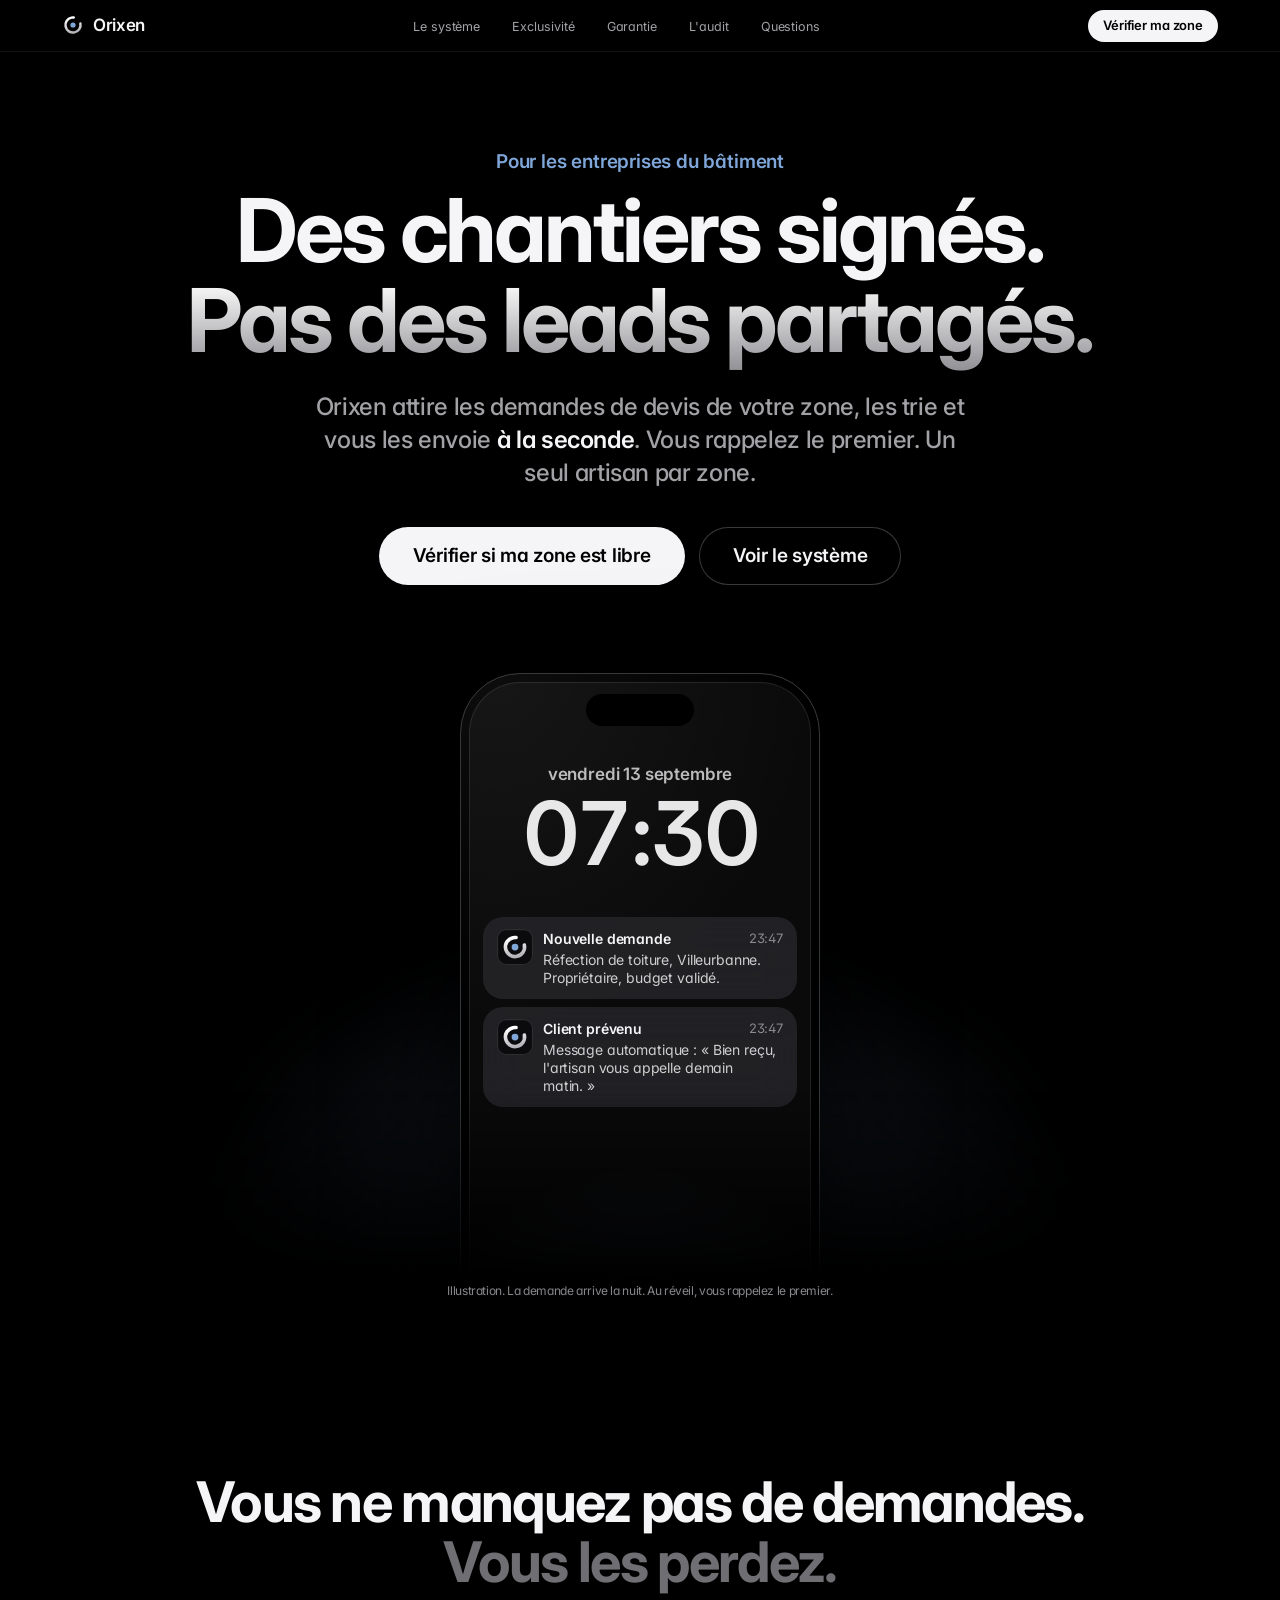
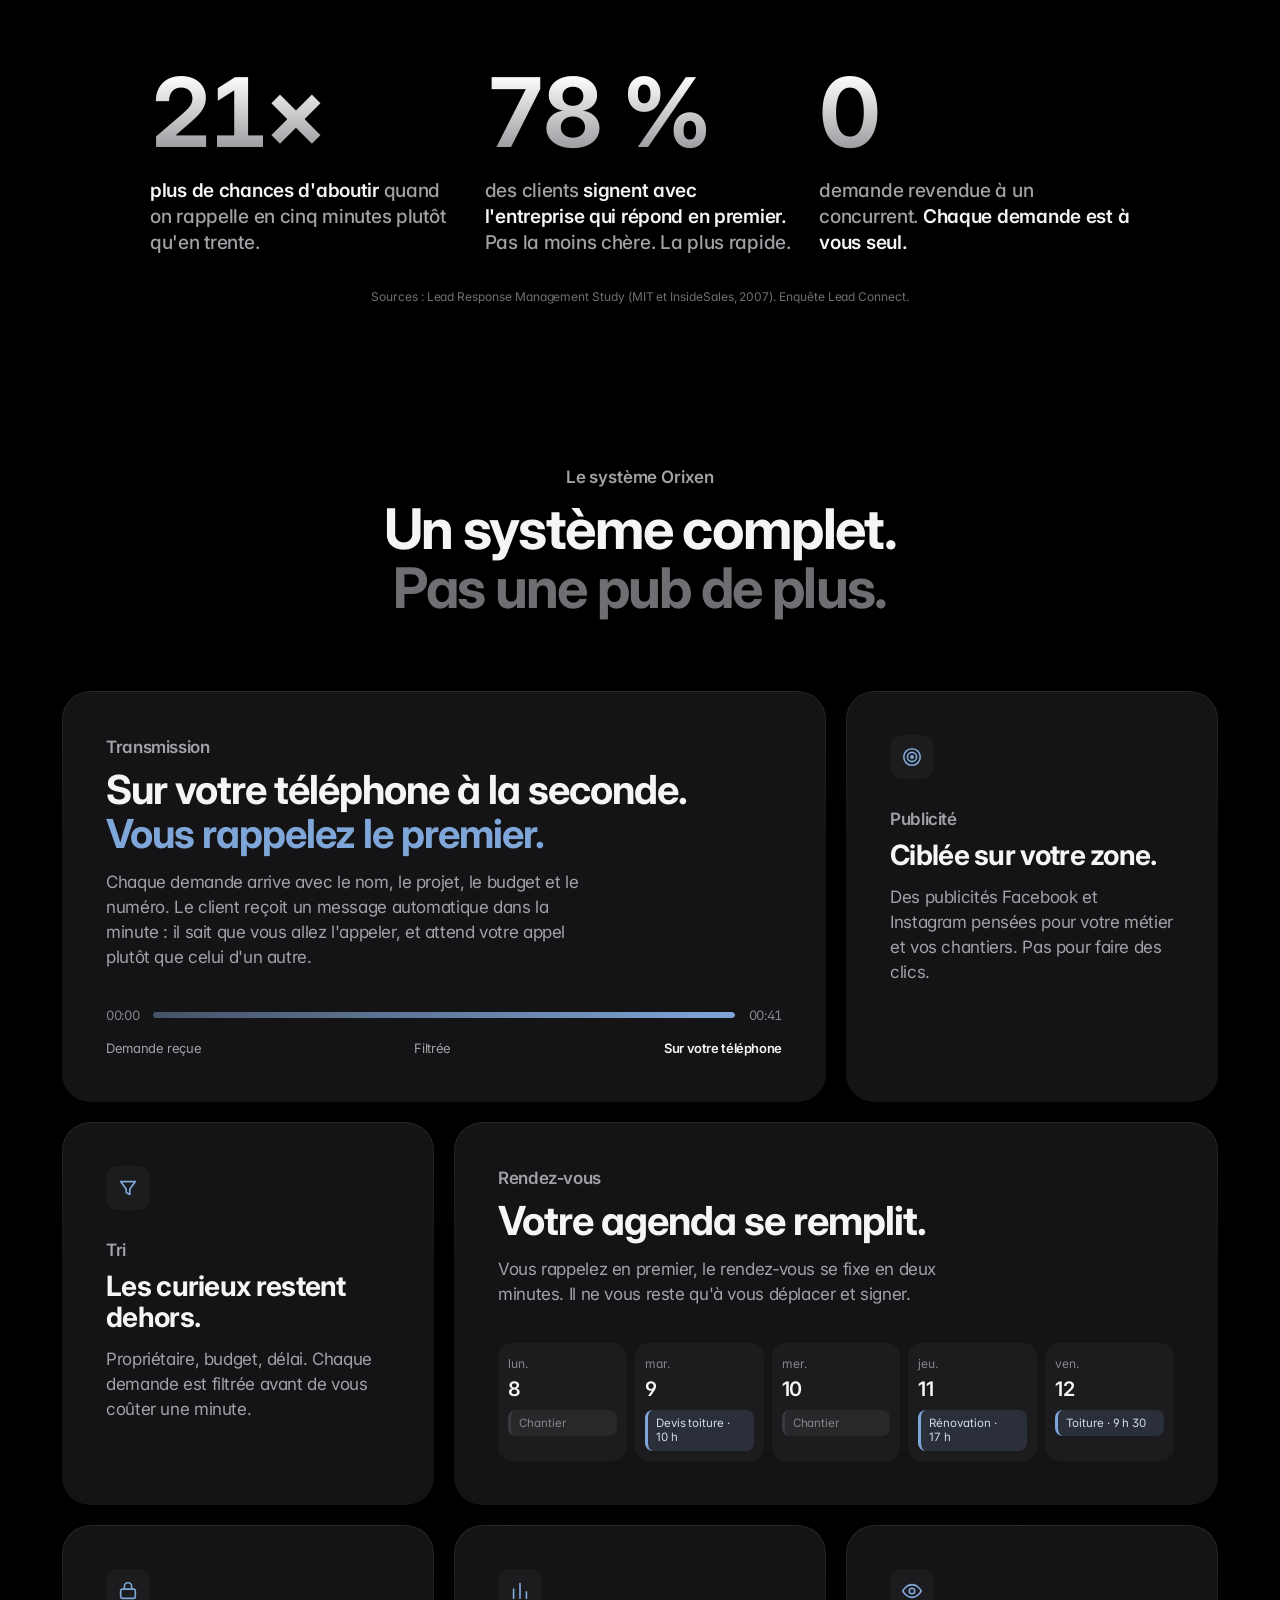
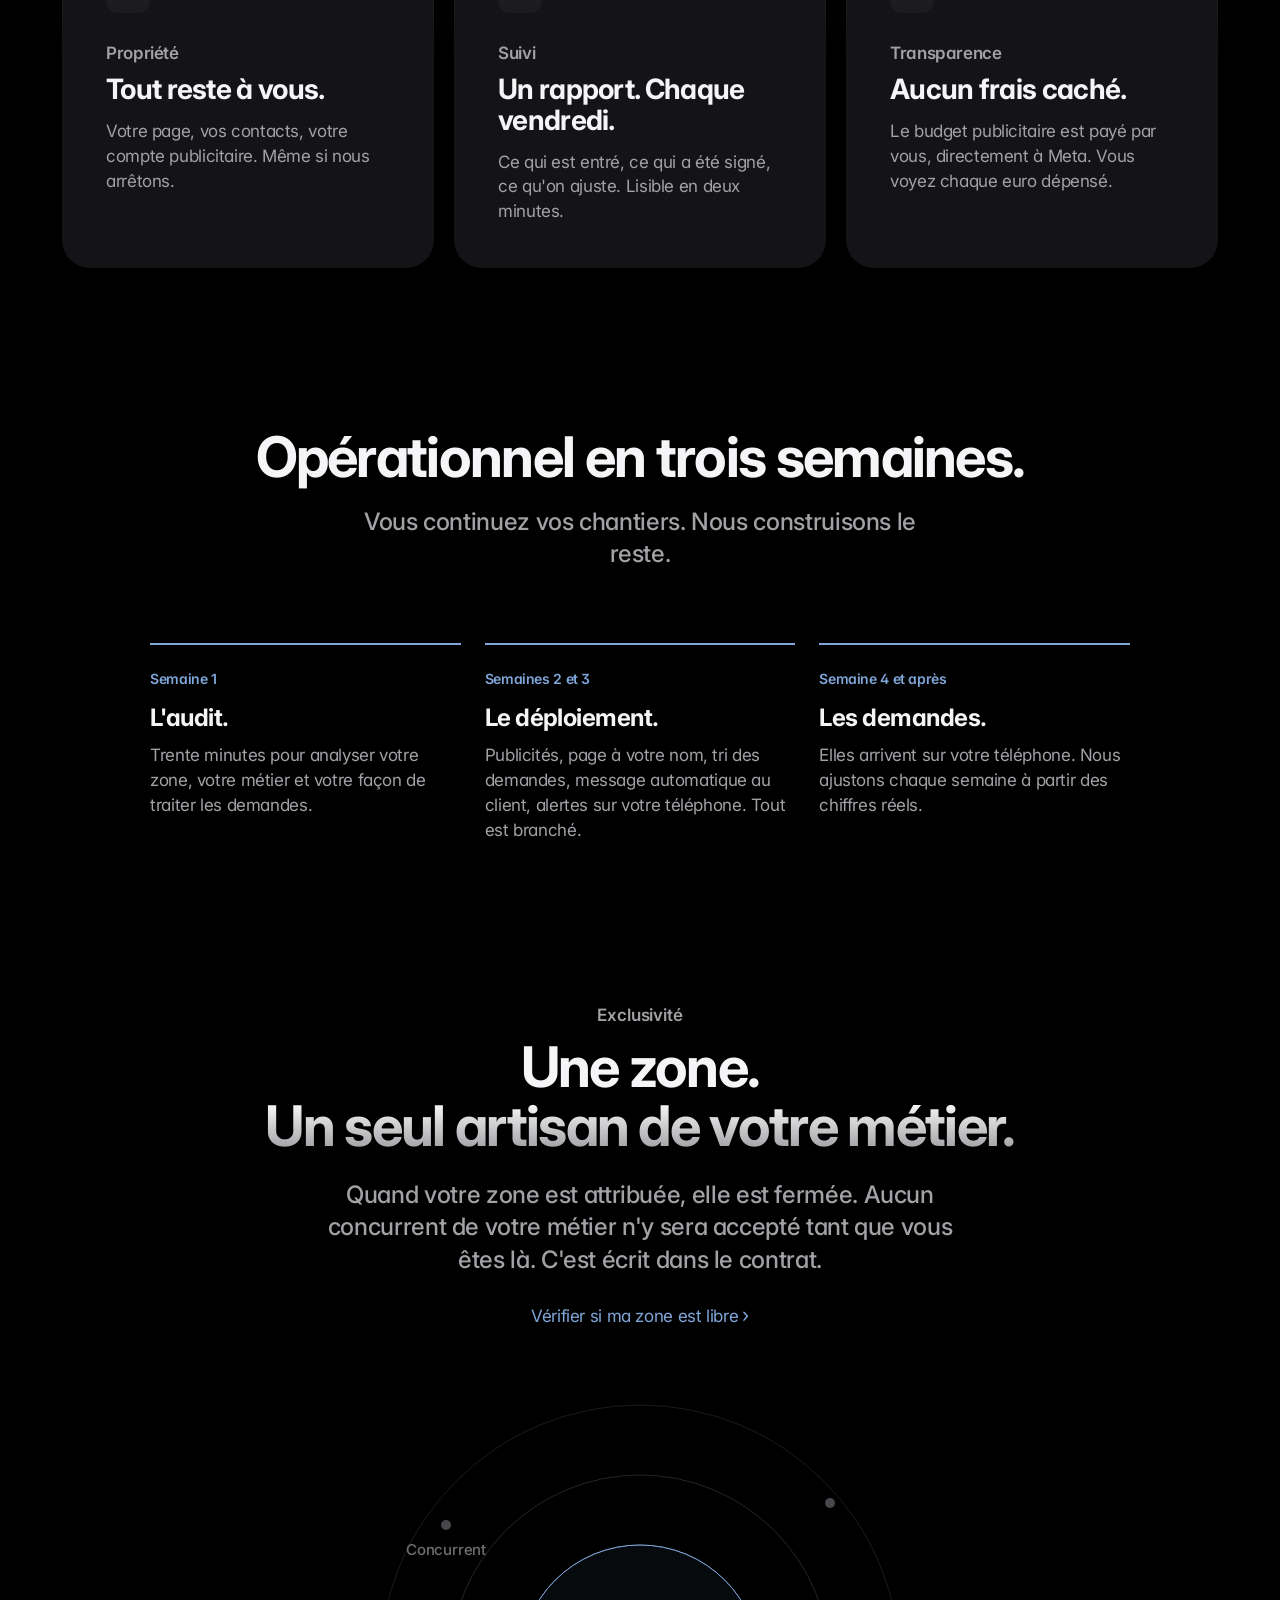
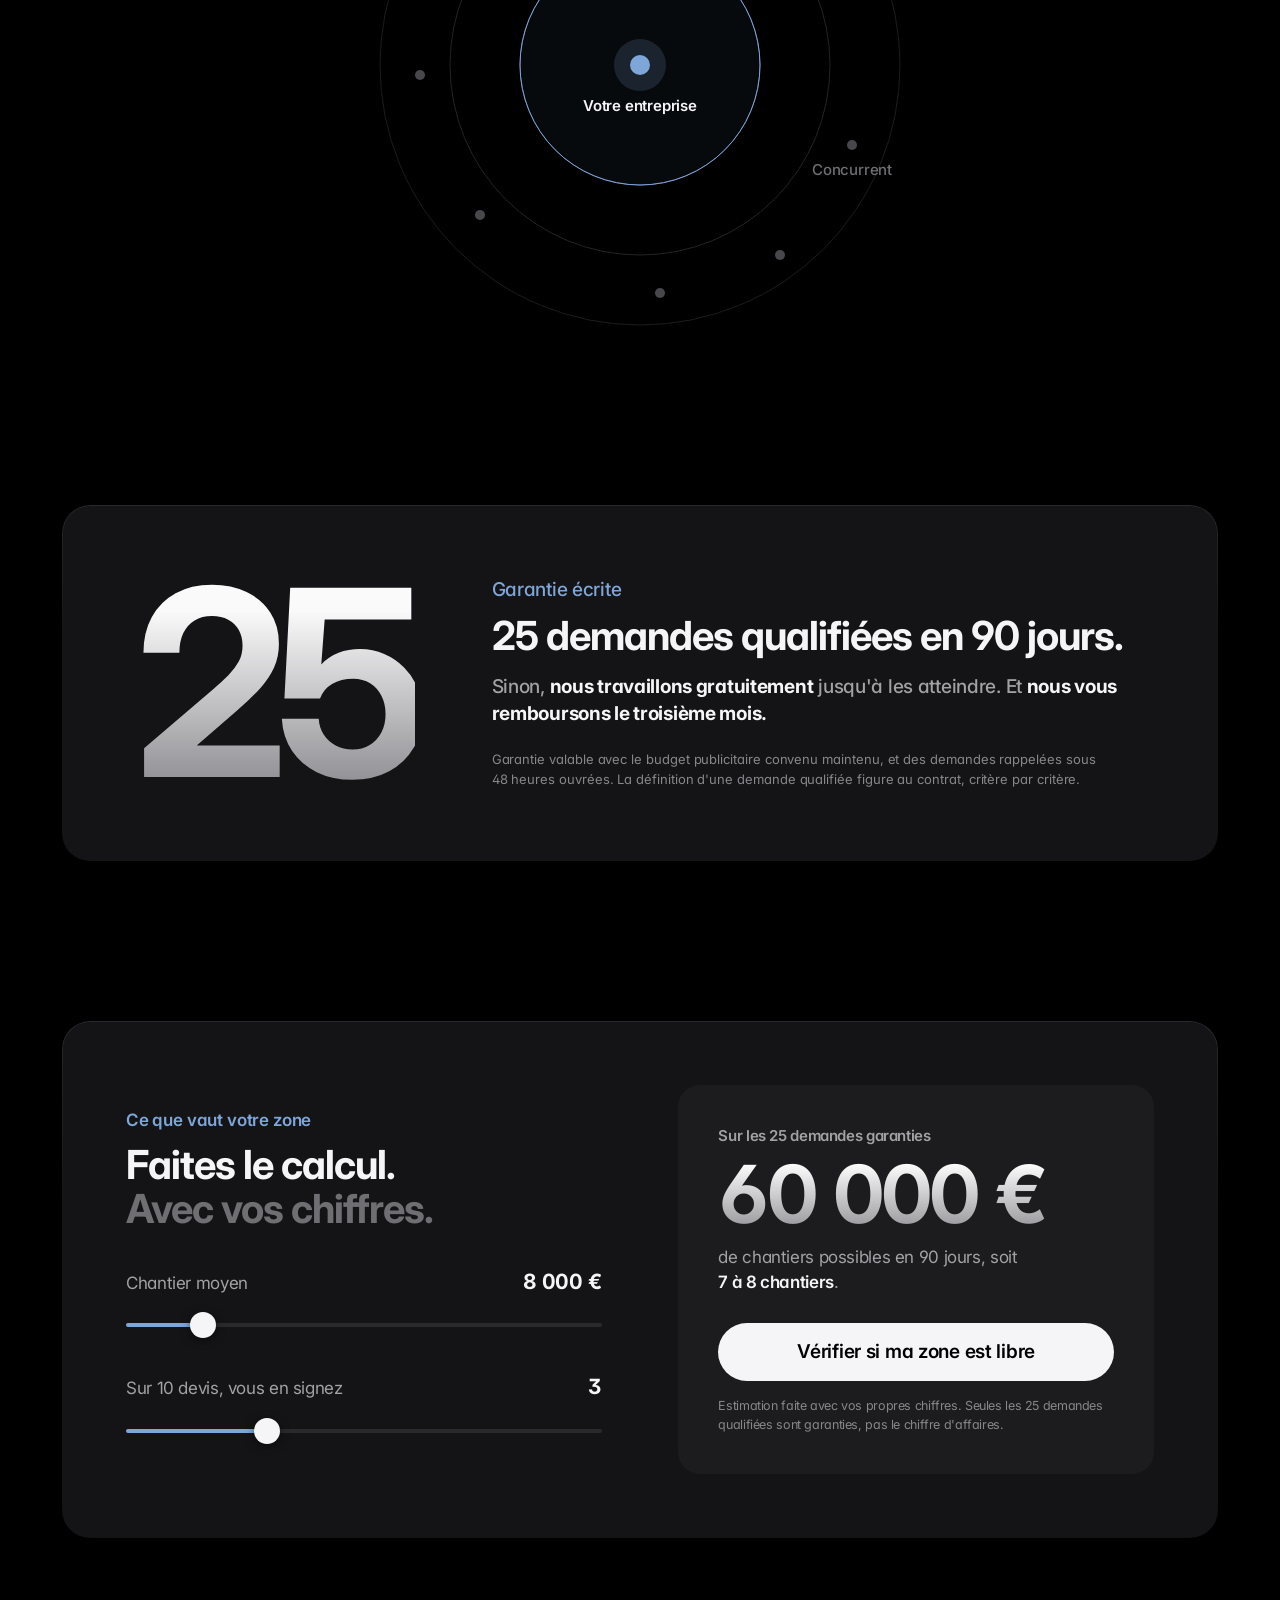
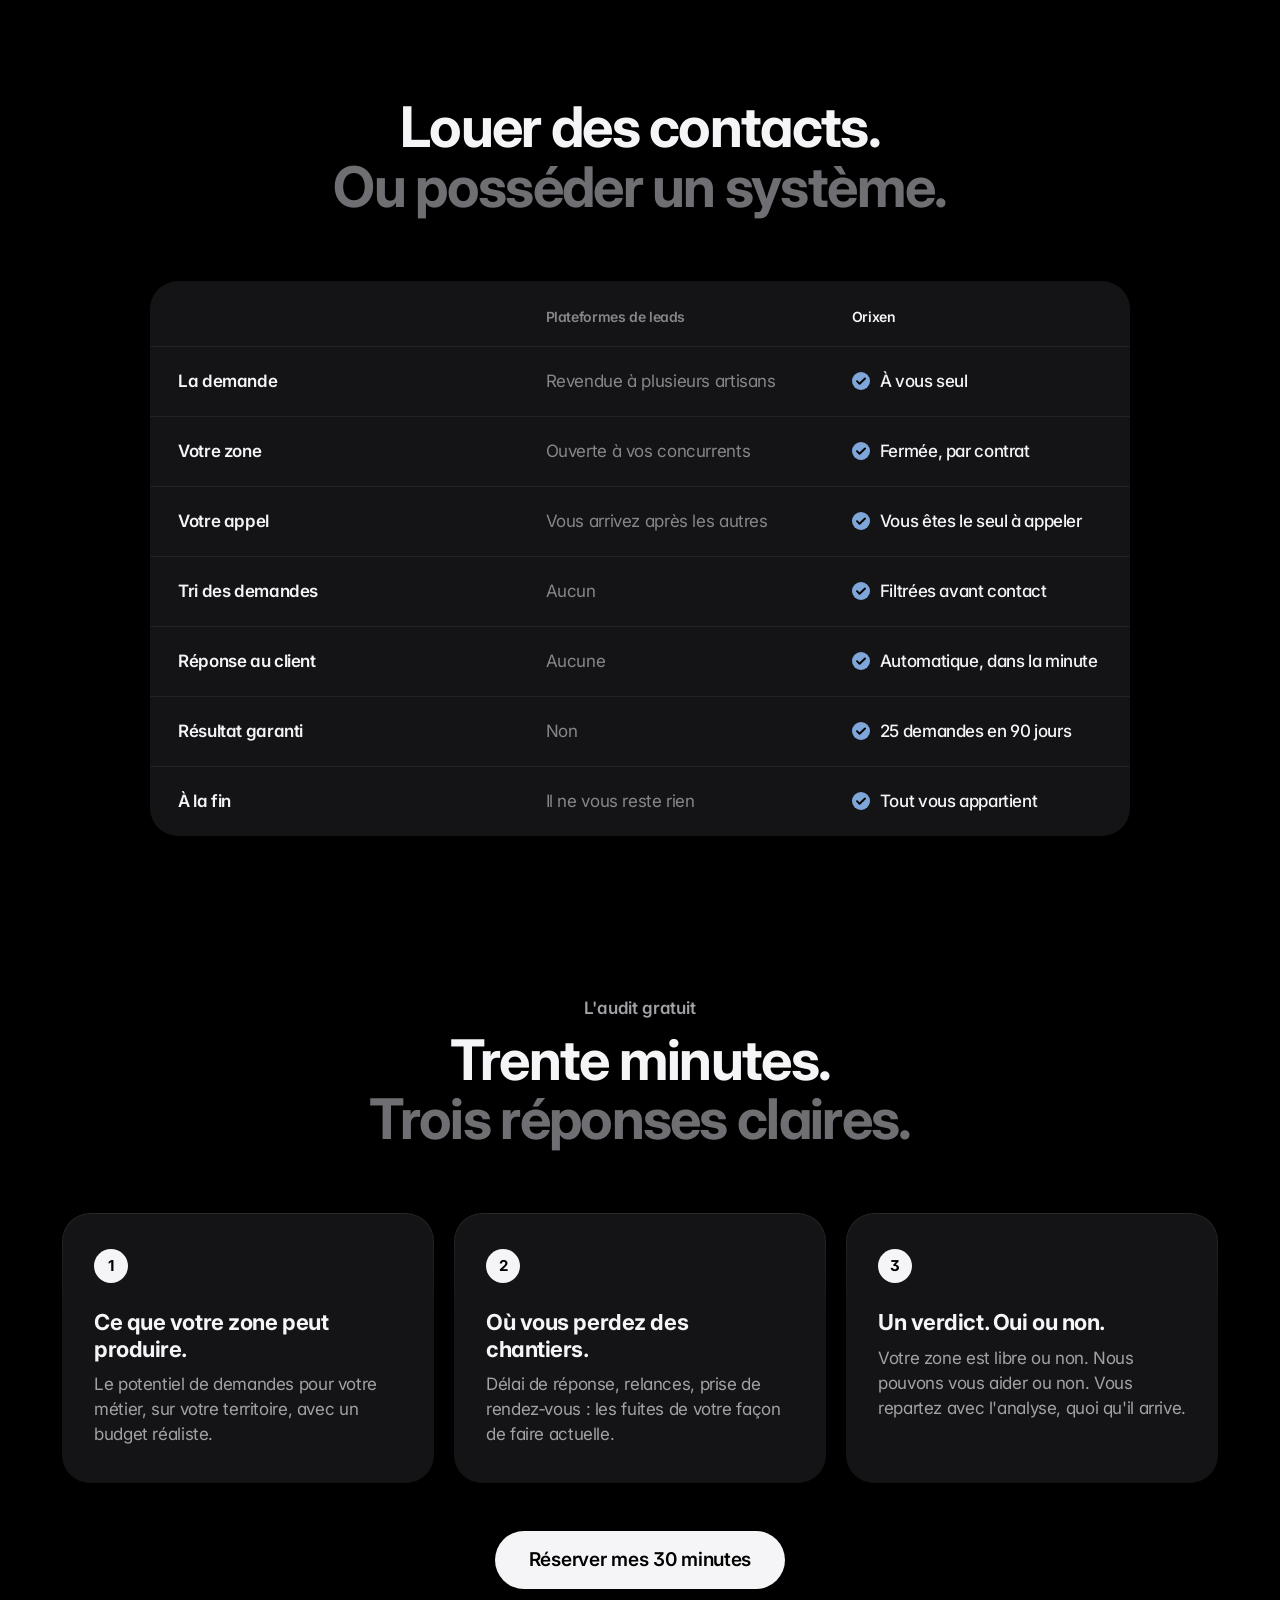
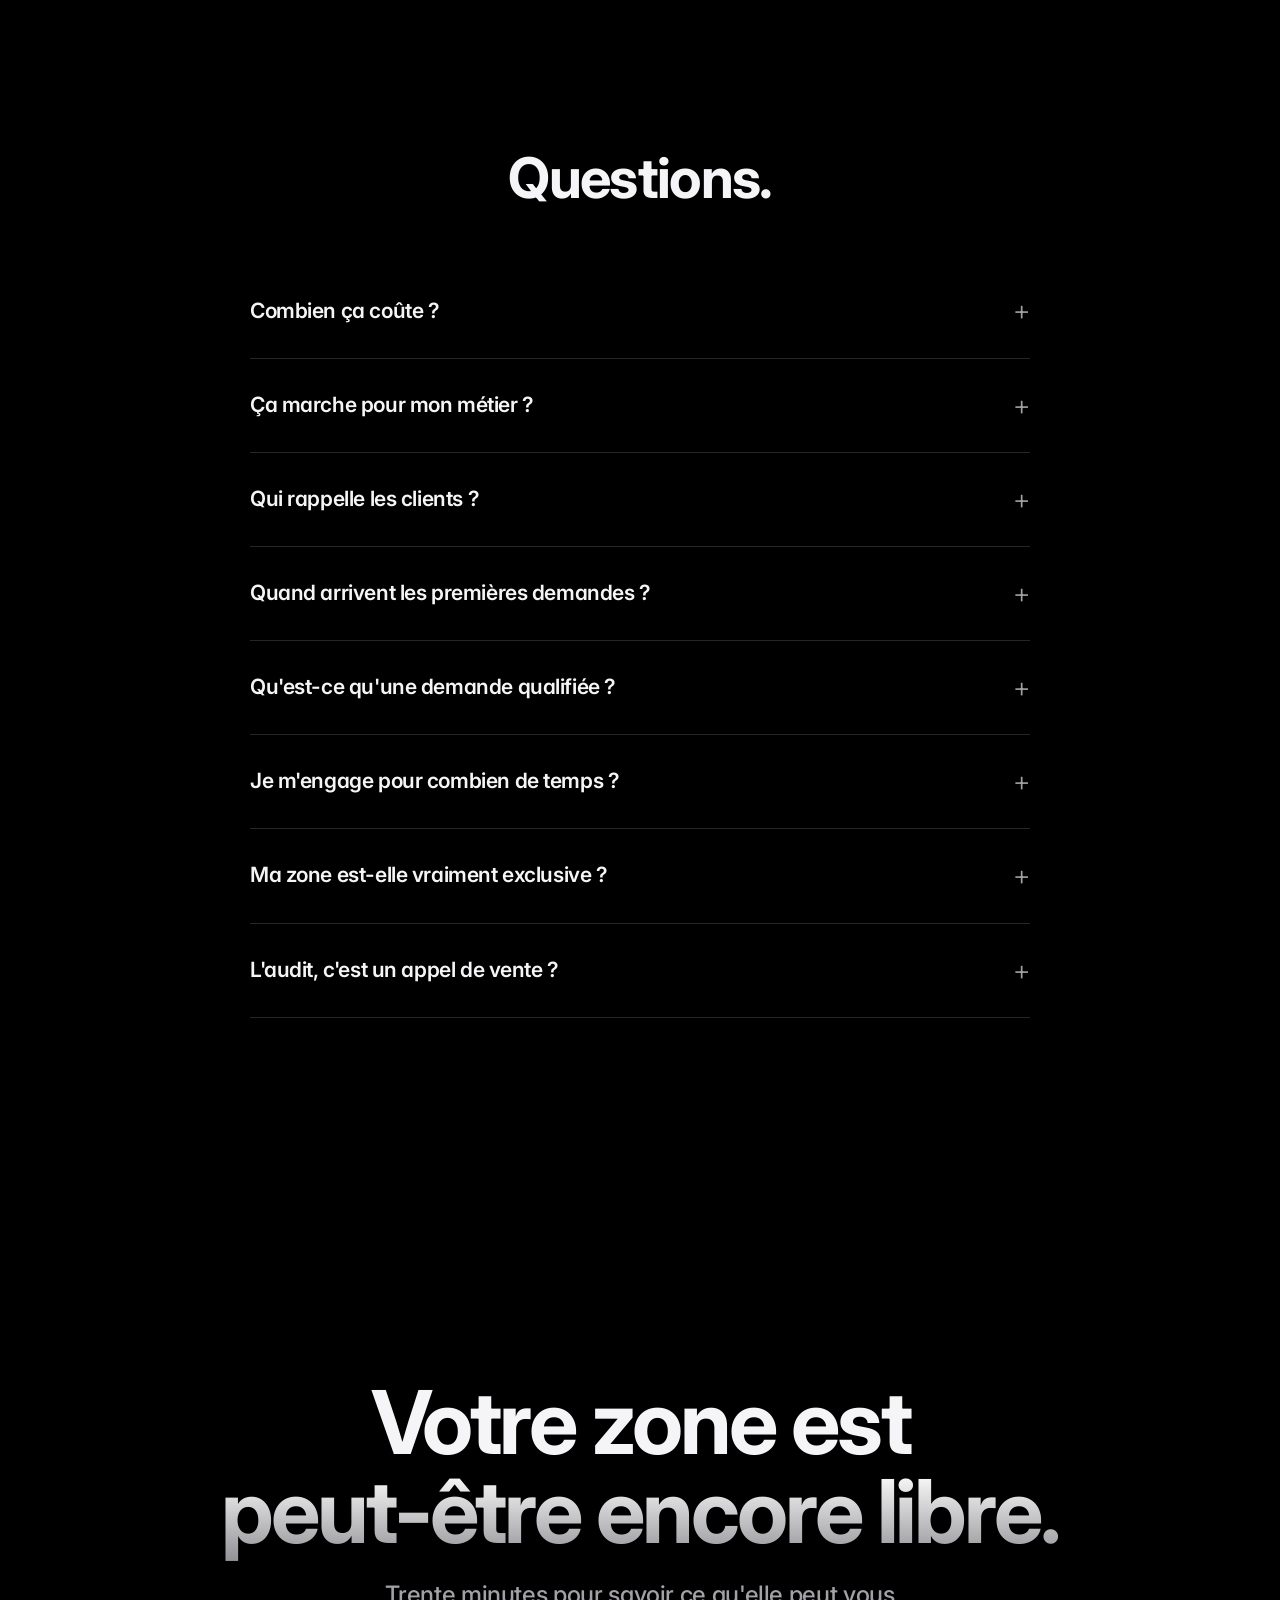
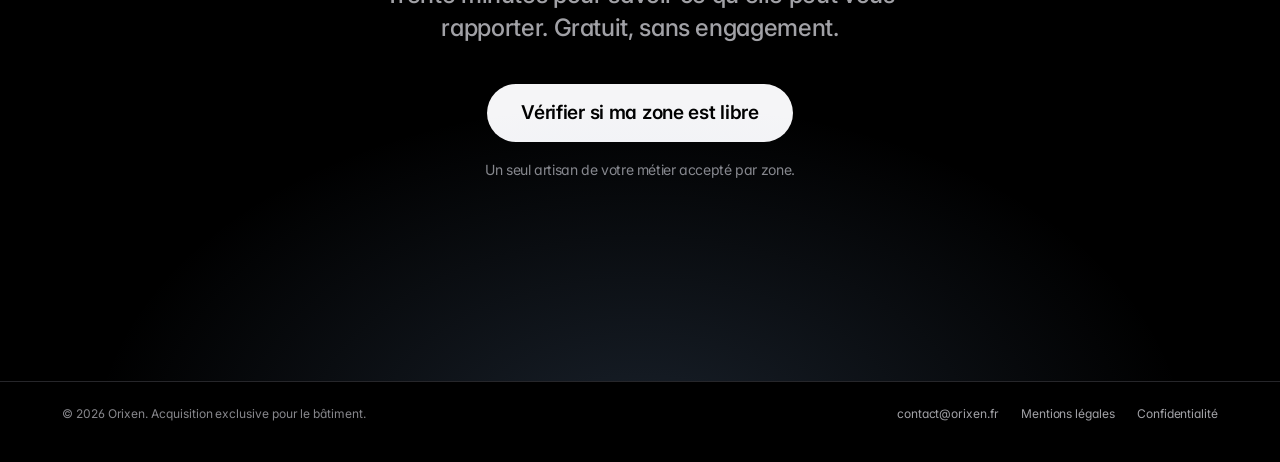
==== commit 1c7deb28: "Version mobile refaite, calculateur de zone, l'artisan rappelle ses demandes - Mobile : textes à gau" ====
--- a/index.html
+++ b/index.html
@@ -4,7 +4,7 @@
 <meta charset="UTF-8">
 <meta name="viewport" content="width=device-width, initial-scale=1, viewport-fit=cover">
 <title>Orixen | Des chantiers signés, pas des leads partagés</title>
-<meta name="description" content="Vos demandes de devis rappelées en moins de 4 minutes, jour et nuit, et vos rendez-vous posés dans votre agenda. Un seul artisan par zone. 25 demandes garanties.">
+<meta name="description" content="Les demandes de devis de votre zone, triées et envoyées sur votre téléphone à la seconde. Un seul artisan par zone. 25 demandes garanties en 90 jours.">
 <link rel="canonical" href="https://www.orixen.fr/">
 <meta name="robots" content="index, follow">
 <meta name="theme-color" content="#000000">
@@ -14,14 +14,14 @@
 <meta property="og:site_name" content="Orixen">
 <meta property="og:locale" content="fr_FR">
 <meta property="og:title" content="Orixen | Des chantiers signés, pas des leads partagés">
-<meta property="og:description" content="Vos demandes contactées en moins de 4 minutes, jour et nuit. Votre zone, rien qu'à vous.">
+<meta property="og:description" content="Les demandes de votre zone, sur votre téléphone à la seconde. Vous rappelez le premier.">
 <meta property="og:image" content="https://www.orixen.fr/og-image.png">
 <meta property="og:image:width" content="1200">
 <meta property="og:image:height" content="630">
 <meta property="og:image:alt" content="Orixen. Des chantiers signés, pas des leads partagés.">
 <meta name="twitter:card" content="summary_large_image">
 <meta name="twitter:title" content="Orixen | Des chantiers signés, pas des leads partagés">
-<meta name="twitter:description" content="Vos demandes contactées en moins de 4 minutes, jour et nuit. Votre zone, rien qu'à vous.">
+<meta name="twitter:description" content="Les demandes de votre zone, sur votre téléphone à la seconde. Vous rappelez le premier.">
 <meta name="twitter:image" content="https://www.orixen.fr/og-image.png">
 <link rel="icon" href="/favicon.ico?v=3" sizes="48x48">
 <link rel="icon" href="/assets/logo.svg?v=3" type="image/svg+xml">
@@ -73,6 +73,8 @@
 /* ── Système ── */
 .bento{display:grid;grid-template-columns:repeat(3,1fr);gap:20px;margin-top:72px}
 .span2{grid-column:span 2}
+.minis{display:contents}
+.bento .tile{order:var(--o)}
 .bento .tile{min-height:340px;display:flex;flex-direction:column}
 .bento .k{font-size:17px;font-weight:600;color:var(--text-2);margin-bottom:8px}
 .bento .h3{margin-bottom:14px}
@@ -119,6 +121,26 @@
 .guar p b{color:var(--text)}
 .guar small{display:block;margin-top:22px;font-size:13px;line-height:1.5;color:var(--text-3);letter-spacing:-.005em}
 
+/* ── Calcul ── */
+.calc{display:grid;grid-template-columns:1fr 1fr;gap:clamp(32px,6vw,80px);align-items:center;padding:clamp(40px,6vw,64px)}
+.calc .h3{margin-bottom:36px}
+.field{display:block;margin-top:26px}
+.field-h{display:flex;justify-content:space-between;align-items:baseline;gap:16px;font-size:17px;color:var(--text-2);margin-bottom:14px}
+.field-h output{font-size:21px;font-weight:700;color:var(--text);letter-spacing:-.02em;font-variant-numeric:tabular-nums;white-space:nowrap}
+.field input{-webkit-appearance:none;appearance:none;width:100%;height:28px;background:transparent;cursor:pointer;--p:15%}
+.field input::-webkit-slider-runnable-track{height:4px;border-radius:4px;background:linear-gradient(90deg,var(--ice) var(--p),#2a2a2e var(--p))}
+.field input::-moz-range-track{height:4px;border-radius:4px;background:linear-gradient(90deg,var(--ice) var(--p),#2a2a2e var(--p))}
+.field input::-webkit-slider-thumb{-webkit-appearance:none;width:26px;height:26px;margin-top:-11px;border-radius:50%;background:var(--text);box-shadow:0 2px 10px rgba(0,0,0,.5);transition:transform .2s var(--ease)}
+.field input::-moz-range-thumb{width:26px;height:26px;border:0;border-radius:50%;background:var(--text)}
+.field input:active::-webkit-slider-thumb{transform:scale(1.12)}
+.calc-out{background:var(--tile-2);border-radius:22px;padding:clamp(28px,4vw,40px)}
+.calc-k{font-size:15px;font-weight:600;color:var(--text-2)}
+.calc-n{font-size:clamp(52px,6.4vw,80px);font-weight:700;line-height:1.02;letter-spacing:-.045em;margin:6px 0 10px;font-variant-numeric:tabular-nums}
+.calc-s{font-size:17px;color:var(--text-2);margin-bottom:28px}
+.calc-s b{color:var(--text);font-weight:600}
+.calc-out .btn{width:100%}
+.calc-out small{display:block;margin-top:16px;font-size:12.5px;line-height:1.5;color:var(--text-3)}
+
 /* ── Comparatif ── */
 .cmp{margin-top:64px;border-radius:28px;background:var(--tile);padding:0}
 .row{display:grid;grid-template-columns:1.2fr 1fr 1fr;align-items:center}
@@ -167,37 +189,127 @@
   .audit{grid-template-columns:1fr}
 }
 @media(max-width:734px){
-  .hero{padding-top:64px}
+  /* rythme : marges plus serrées, titres alignés à gauche, lecture plus rapide */
+  .sec{padding:84px 0}
+  .wrap{padding:0 24px}
+  .h1{font-size:44px;line-height:1.04;letter-spacing:-.038em}
+  .h2{font-size:34px;line-height:1.08}
+  .h1,.h2,.h3{text-wrap:balance}
+  .lead{font-size:18px;line-height:1.45}
+  .eyebrow{font-size:15px;margin-bottom:8px}
+  .center{text-align:left}
+  .center .lead{margin-left:0!important;margin-right:0!important}
+
+  /* ouverture */
+  .hero{padding-top:44px;text-align:left}
   .hero .eyebrow{font-size:15px}
-  .hero-cta{flex-direction:column;gap:12px}
-  .hero-cta .btn{width:100%;max-width:340px}
-  .stage{height:560px;margin-top:56px}
-  .stats,.steps{grid-template-columns:1fr;gap:44px}
-  .bento{grid-template-columns:1fr;gap:14px}
+  .hero .lead{margin:20px 0 0;max-width:none}
+  .hero-cta{flex-direction:column;align-items:stretch;gap:20px;margin-top:32px}
+  .hero-cta .btn{width:100%}
+  .hero-cta .btn-ghost{min-height:0;padding:0;background:none;box-shadow:none;color:var(--ice);font-size:17px;font-weight:500}
+  .hero-cta .btn-ghost::after{content:'›';margin-left:2px;font-size:1.15em;line-height:1}
+  .stage{height:480px;margin-top:36px}
+  .stage::before{width:600px;height:480px}
+  .phone{scale:.84;transform-origin:top center}
+  .stage-fade{height:150px}
+  .stage-cap{bottom:6px;padding:0 24px}
+
+  /* constat : chiffre à gauche, phrase à droite */
+  .stats{grid-template-columns:1fr;gap:0;margin-top:36px;border-top:1px solid var(--line)}
+  .stat{display:grid;grid-template-columns:100px 1fr;gap:16px;align-items:center;padding:22px 0;border-bottom:1px solid var(--line)}
+  .stat .n{font-size:46px;margin:0}
+  .stat p{font-size:16px;line-height:1.4}
+  .src{text-align:left;margin-top:16px}
+
+  /* système : deux grandes tuiles, puis une rangée à faire glisser */
+  .bento{grid-template-columns:1fr;gap:12px;margin-top:36px}
   .bento .span2{grid-column:auto}
-  .bento .tile{min-height:0}
-  .tile{border-radius:22px}
-  .audit{gap:14px}
-  .guar{grid-template-columns:1fr;gap:12px}
-  .row{grid-template-columns:1fr;padding:18px 22px}
-  .row>div{padding:3px 0;font-size:16px}
-  .row .l{font-size:19px;margin-bottom:6px}
-  .row .t::before{content:'Plateformes\00a0: '}
-  .row.head{display:none}
-  .faq summary{font-size:19px}
-  .faq .a{padding-right:0}
+  .bento .tile{min-height:0;order:0}
+  .minis{order:1}
+  .bento::after{order:2}
+  .tile{border-radius:24px;padding:28px 24px}
+  .bento .h3{font-size:28px}
+  .bento .vis{padding-top:28px}
+  .week{grid-template-columns:repeat(3,1fr)}
+  .day:nth-child(1),.day:nth-child(3){display:none}
+  .ev{font-size:12.5px}
+  .minis{display:flex;gap:12px;overflow-x:auto;scroll-snap-type:x mandatory;margin:0 -24px;padding:0 24px 2px;scroll-padding:0 24px;scrollbar-width:none;-webkit-overflow-scrolling:touch}
+  .minis::-webkit-scrollbar{display:none}
+  .minis .tile{flex:0 0 80%;scroll-snap-align:start}
+  .js .minis .rv{opacity:1;transform:none}
+  .minis .ico{margin-bottom:22px}
+  .bento .minis .h3{font-size:24px}
+  .bento::after{content:'Faites glisser pour la suite ›';font-size:13px;color:var(--text-3);letter-spacing:-.005em;padding-top:2px}
+
+  /* déploiement */
+  .steps{grid-template-columns:1fr;gap:28px;margin-top:36px}
+  .step{padding-top:18px}
+  .step h3{font-size:21px}
+
+  /* exclusivité */
+  .zone{margin-top:24px}
+
+  /* garantie */
+  .guar{grid-template-columns:1fr;gap:4px;padding:32px 24px}
+  .guar .big{font-size:112px}
+  .guar .h3{font-size:28px}
+  .guar p{font-size:17px}
+
+  /* calcul */
+  .calc{grid-template-columns:1fr;gap:28px;padding:28px 20px 20px}
+  .calc .h3{font-size:28px;margin-bottom:8px}
+  .calc-out{padding:24px 20px}
+  .calc-n{font-size:52px}
+  .calc-out .btn{font-size:17px;padding:0 16px}
+
+  /* comparatif : deux colonnes lisibles d'un coup d'œil */
+  .cmp{margin-top:36px;border-radius:24px}
+  .row{grid-template-columns:1fr 1fr}
+  .row>div{padding:0 20px 18px;font-size:15px;line-height:1.35}
+  .row .l{grid-column:1/-1;padding:18px 20px 8px;font-size:13px;color:var(--text-3)}
+  .row.head>div:first-child{display:none}
+  .row.head>div{padding:18px 20px 16px;font-size:13px}
+  .row .t,.row .u{display:flex;align-items:flex-start;gap:8px}
+  .row .t::before{content:'';flex:none;width:16px;height:16px;margin-top:1px;border-radius:50%;background:#2a2a2e url("data:image/svg+xml,%3Csvg xmlns='http://www.w3.org/2000/svg' viewBox='0 0 16 16'%3E%3Cpath d='M5.5 5.5l5 5M10.5 5.5l-5 5' stroke='%238e8e93' stroke-width='1.6' stroke-linecap='round'/%3E%3C/svg%3E") center/16px}
+  .row .u::before{width:16px;height:16px;margin-top:1px;background-size:16px}
+  .row.head .t::before{display:none}
+
+  /* audit : liste compacte */
+  .audit{gap:12px;margin-top:36px}
+  .audit .tile{display:grid;grid-template-columns:34px 1fr;gap:0 16px;padding:22px 20px}
+  .audit .num{margin:0;grid-row:span 2}
+  .audit h3{font-size:19px;margin-bottom:6px}
+  .audit p{font-size:15.5px}
+  .audit-cta{display:none}
+
+  /* questions */
+  .faq{margin-top:28px}
+  .faq summary{font-size:17px;padding:20px 0}
+  .faq .a{padding:0 0 22px;font-size:16px}
+
+  /* final */
+  .final{padding:96px 0 104px;text-align:left}
+  .final .h1{font-size:40px}
+  .final .lead{margin:18px 0 32px}
+  .final .btn{width:100%}
+  .final .note{text-align:center}
+
+  /* un seul bouton visible à la fois */
   .m-cta{display:block}
-  .foot{padding-bottom:100px}
+  .nav .btn{transition:opacity .3s var(--ease)}
+  body.cta-on .nav .btn{opacity:0;pointer-events:none}
+  .foot{padding-bottom:110px}
+  .foot .wrap{flex-direction:column;align-items:flex-start;gap:14px}
 }
-@media(max-width:380px){.phone{width:330px}.lock-time{font-size:78px}}
+@media(max-width:380px){.h1{font-size:40px}.phone{scale:.78}.stage{height:450px}.lock-time{font-size:78px}}
 </style>
 <script type="application/ld+json">
-{"@context":"https://schema.org","@type":"ProfessionalService","name":"Orixen","url":"https://www.orixen.fr/","email":"contact@orixen.fr","image":"https://www.orixen.fr/og-image.png","logo":"https://www.orixen.fr/assets/logo.svg","description":"Acquisition de chantiers pour les entreprises du bâtiment : campagnes Meta, qualification des demandes, premier contact en moins de 4 minutes et prise de rendez-vous. Un seul artisan par métier et par zone.","areaServed":{"@type":"Country","name":"France"},"serviceType":"Génération de demandes de devis pour le bâtiment","knowsLanguage":"fr"}
+{"@context":"https://schema.org","@type":"ProfessionalService","name":"Orixen","url":"https://www.orixen.fr/","email":"contact@orixen.fr","image":"https://www.orixen.fr/og-image.png","logo":"https://www.orixen.fr/assets/logo.svg","description":"Acquisition de chantiers pour les entreprises du bâtiment : publicités Facebook et Instagram, tri des demandes, message automatique au client et transmission en temps réel à l'artisan. Un seul artisan par métier et par zone.","areaServed":{"@type":"Country","name":"France"},"serviceType":"Génération de demandes de devis pour le bâtiment","knowsLanguage":"fr"}
 </script>
 <script type="application/ld+json">
 {"@context":"https://schema.org","@type":"FAQPage","mainEntity":[
 {"@type":"Question","name":"Combien ça coûte ?","acceptedAnswer":{"@type":"Answer","text":"Un forfait mensuel fixe, annoncé pendant l'audit. Aucun frais de dossier, aucun coût caché. Le budget publicitaire, à partir de 1 000 € par mois, est réglé par vous directement à Meta."}},
-{"@type":"Question","name":"Quand arrivent les premiers rendez-vous ?","acceptedAnswer":{"@type":"Answer","text":"Le système est prêt en deux à trois semaines. Les premières demandes arrivent dans les jours qui suivent le lancement des campagnes."}},
+{"@type":"Question","name":"Quand arrivent les premières demandes ?","acceptedAnswer":{"@type":"Answer","text":"Le système est prêt en deux à trois semaines. Les premières demandes arrivent dans les jours qui suivent le lancement des campagnes."}},
 {"@type":"Question","name":"Ma zone est-elle vraiment exclusive ?","acceptedAnswer":{"@type":"Answer","text":"Oui. Une fois votre zone attribuée, nous refusons tout autre artisan de votre métier sur ce territoire. C'est une clause du contrat."}}
 ]}
 </script>
@@ -225,27 +337,27 @@
   <div class="wrap in-seq">
     <p class="eyebrow">Pour les entreprises du bâtiment</p>
     <h1 class="h1">Des chantiers signés.<br><span class="metal">Pas des leads partagés.</span></h1>
-    <p class="lead">Orixen attire les demandes de devis de votre zone, y répond en <b>moins de quatre minutes</b> et remplit votre agenda. Jour et nuit. Un seul artisan par&nbsp;zone.</p>
+    <p class="lead">Orixen attire les demandes de devis de votre zone, les trie et vous les envoie <b>à la seconde</b>. Vous rappelez le premier. Un seul artisan par&nbsp;zone.</p>
     <div class="hero-cta">
       <a href="https://calendly.com/orixen/eligibilite" data-book class="btn btn-lg">Vérifier si ma zone est libre</a>
       <a href="#systeme" class="btn btn-lg btn-ghost">Voir le système</a>
     </div>
   </div>
 
-  <div class="stage" role="img" aria-label="Illustration : une demande reçue à 23 h 47 devient un rendez-vous confirmé à 23 h 52.">
+  <div class="stage" role="img" aria-label="Illustration : une demande reçue à 23 h 47 est triée, le client est prévenu, et vous la rappelez le premier au réveil.">
     <div class="phone">
       <div class="lock">
-        <div class="lock-date">jeudi 12 septembre</div>
-        <div class="lock-time">23:52</div>
+        <div class="lock-date">vendredi 13 septembre</div>
+        <div class="lock-time">07:30</div>
       </div>
       <div class="notifs">
         <div class="notif" data-t="1700"><img src="/assets/logo.svg" alt=""><div class="notif-b"><div class="notif-h">Nouvelle demande <span>23:47</span></div><p>Réfection de toiture, Villeurbanne. Propriétaire, budget validé.</p></div></div>
-        <div class="notif" data-t="2600"><img src="/assets/logo.svg" alt=""><div class="notif-b"><div class="notif-h">Client contacté <span>23:48</span></div><p>SMS envoyé 41&nbsp;secondes après sa demande.</p></div></div>
-        <div class="notif" data-t="3500"><img src="/assets/logo.svg" alt=""><div class="notif-b"><div class="notif-h">Rendez&#8209;vous confirmé <span>maintenant</span></div><p>Vendredi, 9&nbsp;h&nbsp;30. Ajouté à votre agenda.</p></div></div>
+        <div class="notif" data-t="2600"><img src="/assets/logo.svg" alt=""><div class="notif-b"><div class="notif-h">Client prévenu <span>23:47</span></div><p>Message automatique&nbsp;: «&nbsp;Bien reçu, l'artisan vous appelle demain matin.&nbsp;»</p></div></div>
+        <div class="notif" data-t="3500"><img src="/assets/logo.svg" alt=""><div class="notif-b"><div class="notif-h">À rappeler en premier <span>maintenant</span></div><p>Julien vous attend. Toiture, 06&nbsp;12&nbsp;••&nbsp;••&nbsp;48.</p></div></div>
       </div>
     </div>
     <div class="stage-fade"></div>
-    <p class="stage-cap">Illustration. Pendant que vous dormez, le système travaille.</p>
+    <p class="stage-cap">Illustration. La demande arrive la nuit. Au réveil, vous rappelez le premier.</p>
   </div>
 </section>
 
@@ -256,11 +368,11 @@
       <h2 class="h2">Vous ne manquez pas de demandes.<br><span class="dim">Vous les perdez.</span></h2>
     </div>
     <div class="stats">
-      <div class="stat rv d1"><div class="n metal">21×</div><p><b>plus de chances de conclure</b> quand on rappelle en cinq minutes plutôt qu'en trente.</p></div>
+      <div class="stat rv d1"><div class="n metal">21×</div><p><b>plus de chances d'aboutir</b> quand on rappelle en cinq minutes plutôt qu'en trente.</p></div>
       <div class="stat rv d2"><div class="n metal">78&nbsp;%</div><p>des clients <b>signent avec l'entreprise qui répond en premier.</b> Pas la moins chère. La plus rapide.</p></div>
       <div class="stat rv d3"><div class="n metal">0</div><p>demande revendue à un concurrent. <b>Chaque demande est à vous seul.</b></p></div>
     </div>
-    <p class="src rv">Sources&nbsp;: Lead Response Management Study, MIT, 2007. Lead Connect.</p>
+    <p class="src rv">Sources&nbsp;: Lead Response Management Study (MIT et InsideSales, 2007). Enquête Lead Connect.</p>
   </div>
 </section>
 
@@ -272,31 +384,19 @@
       <h2 class="h2">Un système complet.<br><span class="dim">Pas une pub de plus.</span></h2>
     </div>
     <div class="bento">
-      <div class="tile span2 rv">
-        <p class="k">Réponse</p>
-        <h3 class="h3">Moins de quatre minutes.<br><span class="ice">De jour comme de nuit.</span></h3>
-        <p>Chaque demande reçoit un SMS et un e&#8209;mail pendant que le client a encore son téléphone en main. Le dimanche soir comme le lundi matin.</p>
+      <div style="--o:1" class="tile span2 rv">
+        <p class="k">Transmission</p>
+        <h3 class="h3">Sur votre téléphone à la seconde.<br><span class="ice">Vous rappelez le premier.</span></h3>
+        <p>Chaque demande arrive avec le nom, le projet, le budget et le numéro. Le client reçoit un message automatique dans la minute&nbsp;: il sait que vous allez l'appeler, et attend votre appel plutôt que celui d'un autre.</p>
         <div class="vis">
-          <div class="timer"><span>00:00</span><div class="bar"><i></i></div><span>03:52</span></div>
-          <div class="timer-pts"><span>Demande reçue</span><span>Filtrée</span><span><b>Client contacté</b></span></div>
+          <div class="timer"><span>00:00</span><div class="bar"><i></i></div><span>00:41</span></div>
+          <div class="timer-pts"><span>Demande reçue</span><span>Filtrée</span><span><b>Sur votre téléphone</b></span></div>
         </div>
       </div>
-      <div class="tile rv d1">
-        <div class="ico"><svg viewBox="0 0 24 24" fill="none" stroke="currentColor" stroke-width="1.8" stroke-linecap="round" stroke-linejoin="round"><circle cx="12" cy="12" r="9"/><circle cx="12" cy="12" r="5"/><circle cx="12" cy="12" r="1.2" fill="currentColor"/></svg></div>
-        <p class="k">Acquisition</p>
-        <h3 class="h3">Ciblée sur votre zone.</h3>
-        <p>Des campagnes Meta pensées pour votre métier et vos chantiers. Pas pour faire des clics.</p>
-      </div>
-      <div class="tile rv">
-        <div class="ico"><svg viewBox="0 0 24 24" fill="none" stroke="currentColor" stroke-width="1.8" stroke-linecap="round" stroke-linejoin="round"><path d="M4 5h16l-6 8v6l-4-2v-4z"/></svg></div>
-        <p class="k">Qualification</p>
-        <h3 class="h3">Les curieux restent dehors.</h3>
-        <p>Propriétaire, budget, délai. Chaque demande est filtrée avant de vous coûter une minute.</p>
-      </div>
-      <div class="tile span2 rv d1">
+      <div style="--o:4" class="tile span2 rv d1">
         <p class="k">Rendez&#8209;vous</p>
-        <h3 class="h3">Directement dans votre agenda.</h3>
-        <p>Le client choisit son créneau. Vous recevez le rendez&#8209;vous. Il ne vous reste qu'à vous déplacer et signer.</p>
+        <h3 class="h3">Votre agenda se remplit.</h3>
+        <p>Vous rappelez en premier, le rendez&#8209;vous se fixe en deux minutes. Il ne vous reste qu'à vous déplacer et signer.</p>
         <div class="vis">
           <div class="week" aria-hidden="true">
             <div class="day"><small>lun.<b>8</b></small><div class="ev g">Chantier</div></div>
@@ -307,23 +407,37 @@
           </div>
         </div>
       </div>
-      <div class="tile rv">
-        <div class="ico"><svg viewBox="0 0 24 24" fill="none" stroke="currentColor" stroke-width="1.8" stroke-linecap="round" stroke-linejoin="round"><rect x="4" y="10" width="16" height="10" rx="2"/><path d="M8 10V7a4 4 0 0 1 8 0v3"/></svg></div>
-        <p class="k">Propriété</p>
-        <h3 class="h3">Tout reste à vous.</h3>
-        <p>Votre page, vos contacts, votre compte publicitaire. Même si nous arrêtons.</p>
-      </div>
-      <div class="tile rv d1">
-        <div class="ico"><svg viewBox="0 0 24 24" fill="none" stroke="currentColor" stroke-width="1.8" stroke-linecap="round" stroke-linejoin="round"><path d="M5 20V10M12 20V4M19 20v-7"/></svg></div>
-        <p class="k">Suivi</p>
-        <h3 class="h3">Un rapport. Chaque vendredi.</h3>
-        <p>Ce qui est entré, ce qui a été signé, ce qu'on ajuste. Lisible en deux minutes.</p>
-      </div>
-      <div class="tile rv d2">
-        <div class="ico"><svg viewBox="0 0 24 24" fill="none" stroke="currentColor" stroke-width="1.8" stroke-linecap="round" stroke-linejoin="round"><path d="M2 12s3.6-7 10-7 10 7 10 7-3.6 7-10 7S2 12 2 12z"/><circle cx="12" cy="12" r="3"/></svg></div>
-        <p class="k">Transparence</p>
-        <h3 class="h3">Aucun frais caché.</h3>
-        <p>Le budget publicitaire est payé par vous, directement à Meta. Vous voyez chaque euro dépensé.</p>
+      <div class="minis">
+        <div style="--o:2" class="tile rv d1">
+          <div class="ico"><svg viewBox="0 0 24 24" fill="none" stroke="currentColor" stroke-width="1.8" stroke-linecap="round" stroke-linejoin="round"><circle cx="12" cy="12" r="9"/><circle cx="12" cy="12" r="5"/><circle cx="12" cy="12" r="1.2" fill="currentColor"/></svg></div>
+          <p class="k">Publicité</p>
+          <h3 class="h3">Ciblée sur votre zone.</h3>
+          <p>Des publicités Facebook et Instagram pensées pour votre métier et vos chantiers. Pas pour faire des clics.</p>
+        </div>
+        <div style="--o:3" class="tile rv">
+          <div class="ico"><svg viewBox="0 0 24 24" fill="none" stroke="currentColor" stroke-width="1.8" stroke-linecap="round" stroke-linejoin="round"><path d="M4 5h16l-6 8v6l-4-2v-4z"/></svg></div>
+          <p class="k">Tri</p>
+          <h3 class="h3">Les curieux restent dehors.</h3>
+          <p>Propriétaire, budget, délai. Chaque demande est filtrée avant de vous coûter une minute.</p>
+        </div>
+        <div style="--o:5" class="tile rv">
+          <div class="ico"><svg viewBox="0 0 24 24" fill="none" stroke="currentColor" stroke-width="1.8" stroke-linecap="round" stroke-linejoin="round"><rect x="4" y="10" width="16" height="10" rx="2"/><path d="M8 10V7a4 4 0 0 1 8 0v3"/></svg></div>
+          <p class="k">Propriété</p>
+          <h3 class="h3">Tout reste à vous.</h3>
+          <p>Votre page, vos contacts, votre compte publicitaire. Même si nous arrêtons.</p>
+        </div>
+        <div style="--o:6" class="tile rv d1">
+          <div class="ico"><svg viewBox="0 0 24 24" fill="none" stroke="currentColor" stroke-width="1.8" stroke-linecap="round" stroke-linejoin="round"><path d="M5 20V10M12 20V4M19 20v-7"/></svg></div>
+          <p class="k">Suivi</p>
+          <h3 class="h3">Un rapport. Chaque vendredi.</h3>
+          <p>Ce qui est entré, ce qui a été signé, ce qu'on ajuste. Lisible en deux minutes.</p>
+        </div>
+        <div style="--o:7" class="tile rv d2">
+          <div class="ico"><svg viewBox="0 0 24 24" fill="none" stroke="currentColor" stroke-width="1.8" stroke-linecap="round" stroke-linejoin="round"><path d="M2 12s3.6-7 10-7 10 7 10 7-3.6 7-10 7S2 12 2 12z"/><circle cx="12" cy="12" r="3"/></svg></div>
+          <p class="k">Transparence</p>
+          <h3 class="h3">Aucun frais caché.</h3>
+          <p>Le budget publicitaire est payé par vous, directement à Meta. Vous voyez chaque euro dépensé.</p>
+        </div>
       </div>
     </div>
   </div>
@@ -338,8 +452,8 @@
     </div>
     <div class="steps">
       <div class="step"><p class="when">Semaine 1</p><h3>L'audit.</h3><p>Trente minutes pour analyser votre zone, votre métier et votre façon de traiter les demandes.</p></div>
-      <div class="step"><p class="when">Semaines 2 et 3</p><h3>Le déploiement.</h3><p>Campagnes, page dédiée, filtre, réponses automatiques, prise de rendez&#8209;vous. Tout est branché.</p></div>
-      <div class="step"><p class="when">Semaine 4 et après</p><h3>Les rendez&#8209;vous.</h3><p>Les demandes arrivent. Nous ajustons chaque semaine à partir des chiffres réels.</p></div>
+      <div class="step"><p class="when">Semaines 2 et 3</p><h3>Le déploiement.</h3><p>Publicités, page à votre nom, tri des demandes, message automatique au client, alertes sur votre téléphone. Tout est branché.</p></div>
+      <div class="step"><p class="when">Semaine 4 et après</p><h3>Les demandes.</h3><p>Elles arrivent sur votre téléphone. Nous ajustons chaque semaine à partir des chiffres réels.</p></div>
     </div>
   </div>
 </section>
@@ -387,8 +501,34 @@
   </div>
 </section>
 
-<!-- COMPARATIF -->
-<section class="sec" id="comparatif" style="padding-top:0">
+<!-- CALCUL -->
+<section class="sec" id="calcul" style="padding-top:0">
+  <div class="wrap wide">
+    <div class="tile calc rv">
+      <div class="calc-in">
+        <p class="eyebrow ice">Ce que vaut votre zone</p>
+        <h2 class="h3">Faites le calcul.<br><span class="dim">Avec vos chiffres.</span></h2>
+        <label class="field">
+          <span class="field-h">Chantier moyen <output id="o-pan">8&nbsp;000&nbsp;€</output></span>
+          <input type="range" id="r-pan" min="1000" max="50000" step="500" value="8000">
+        </label>
+        <label class="field">
+          <span class="field-h">Sur 10 devis, vous en signez <output id="o-tx">3</output></span>
+          <input type="range" id="r-tx" min="1" max="8" step="1" value="3">
+        </label>
+      </div>
+      <div class="calc-out" aria-live="polite">
+        <p class="calc-k">Sur les 25 demandes garanties</p>
+        <p class="calc-n metal" id="o-res">60&nbsp;000&nbsp;€</p>
+        <p class="calc-s">de chantiers possibles en 90&nbsp;jours, soit <b id="o-ch">7 à 8 chantiers</b>.</p>
+        <a href="https://calendly.com/orixen/eligibilite" data-book class="btn btn-lg">Vérifier si ma zone est libre</a>
+        <small>Estimation faite avec vos propres chiffres. Seules les 25 demandes qualifiées sont garanties, pas le chiffre d'affaires.</small>
+      </div>
+    </div>
+  </div>
+</section>
+
+<!-- COMPARATIF --><section class="sec" id="comparatif" style="padding-top:0">
   <div class="wrap">
     <div class="center rv">
       <h2 class="h2">Louer des contacts.<br><span class="dim">Ou posséder un système.</span></h2>
@@ -397,9 +537,9 @@
       <div class="row head"><div></div><div class="t">Plateformes de leads</div><div class="u">Orixen</div></div>
       <div class="row"><div class="l">La demande</div><div class="t">Revendue à plusieurs artisans</div><div class="u">À vous seul</div></div>
       <div class="row"><div class="l">Votre zone</div><div class="t">Ouverte à vos concurrents</div><div class="u">Fermée, par contrat</div></div>
-      <div class="row"><div class="l">Premier contact</div><div class="t">À vous de rappeler</div><div class="u">En moins de 4&nbsp;minutes</div></div>
+      <div class="row"><div class="l">Votre appel</div><div class="t">Vous arrivez après les autres</div><div class="u">Vous êtes le seul à appeler</div></div>
       <div class="row"><div class="l">Tri des demandes</div><div class="t">Aucun</div><div class="u">Filtrées avant contact</div></div>
-      <div class="row"><div class="l">Rendez&#8209;vous</div><div class="t">À décrocher vous&#8209;même</div><div class="u">Posés dans votre agenda</div></div>
+      <div class="row"><div class="l">Réponse au client</div><div class="t">Aucune</div><div class="u">Automatique, dans la minute</div></div>
       <div class="row"><div class="l">Résultat garanti</div><div class="t">Non</div><div class="u">25 demandes en 90&nbsp;jours</div></div>
       <div class="row"><div class="l">À la fin</div><div class="t">Il ne vous reste rien</div><div class="u">Tout vous appartient</div></div>
     </div>
@@ -429,7 +569,8 @@
     <div class="faq rv d1">
       <details><summary>Combien ça coûte&nbsp;?</summary><div class="a">Un forfait mensuel fixe, annoncé pendant l'audit. Aucun frais de dossier, aucun coût caché. Le budget publicitaire, à partir de 1&nbsp;000&nbsp;€ par mois, est réglé par vous directement à Meta. Il reste le vôtre.</div></details>
       <details><summary>Ça marche pour mon métier&nbsp;?</summary><div class="a">Si vous êtes une entreprise du bâtiment qui travaille localement, oui&nbsp;: couverture, rénovation, menuiserie, isolation, façade, maçonnerie. En cas de doute, l'audit tranche en trente minutes.</div></details>
-      <details><summary>Quand arrivent les premiers rendez&#8209;vous&nbsp;?</summary><div class="a">Le système est prêt en deux à trois semaines. Les premières demandes arrivent dans les jours qui suivent le lancement des campagnes.</div></details>
+      <details><summary>Qui rappelle les clients&nbsp;?</summary><div class="a">Vous. C'est votre voix et votre savoir-faire qui signent le chantier. Nous faisons tout le reste&nbsp;: nous trouvons la demande, la trions, prévenons le client et vous l'envoyons à la seconde. Vous n'avez plus qu'à décrocher avant tout le monde.</div></details>
+      <details><summary>Quand arrivent les premières demandes&nbsp;?</summary><div class="a">Le système est prêt en deux à trois semaines. Les premières demandes arrivent dans les jours qui suivent le lancement des campagnes.</div></details>
       <details><summary>Qu'est-ce qu'une demande qualifiée&nbsp;?</summary><div class="a">Une personne joignable, avec un vrai projet, dans votre zone et votre métier. La définition exacte est écrite au contrat, pour que le décompte ne se discute jamais.</div></details>
       <details><summary>Je m'engage pour combien de temps&nbsp;?</summary><div class="a">Trois mois. C'est le temps qu'il faut pour que les campagnes apprennent et que la garantie s'applique. Ensuite, nous continuons seulement si vous le voulez.</div></details>
       <details><summary>Ma zone est-elle vraiment exclusive&nbsp;?</summary><div class="a">Oui. Une fois votre zone attribuée, nous refusons tout autre artisan de votre métier sur ce territoire. C'est une clause du contrat, pas un argument commercial.</div></details>
@@ -441,7 +582,7 @@
 <!-- FINAL -->
 <section class="final">
   <div class="wrap">
-    <h2 class="h1 rv">Votre zone est<br><span class="metal">peut-être encore libre.</span></h2>
+    <h2 class="h1 rv">Votre zone est<br><span class="metal">peut-être encore&nbsp;libre.</span></h2>
     <p class="lead rv d1">Trente minutes pour savoir ce qu'elle peut vous rapporter. Gratuit, sans engagement.</p>
     <a href="https://calendly.com/orixen/eligibilite" data-book class="btn btn-lg rv d2">Vérifier si ma zone est libre</a>
     <p class="note rv d2">Un seul artisan de votre métier accepté par zone.</p>
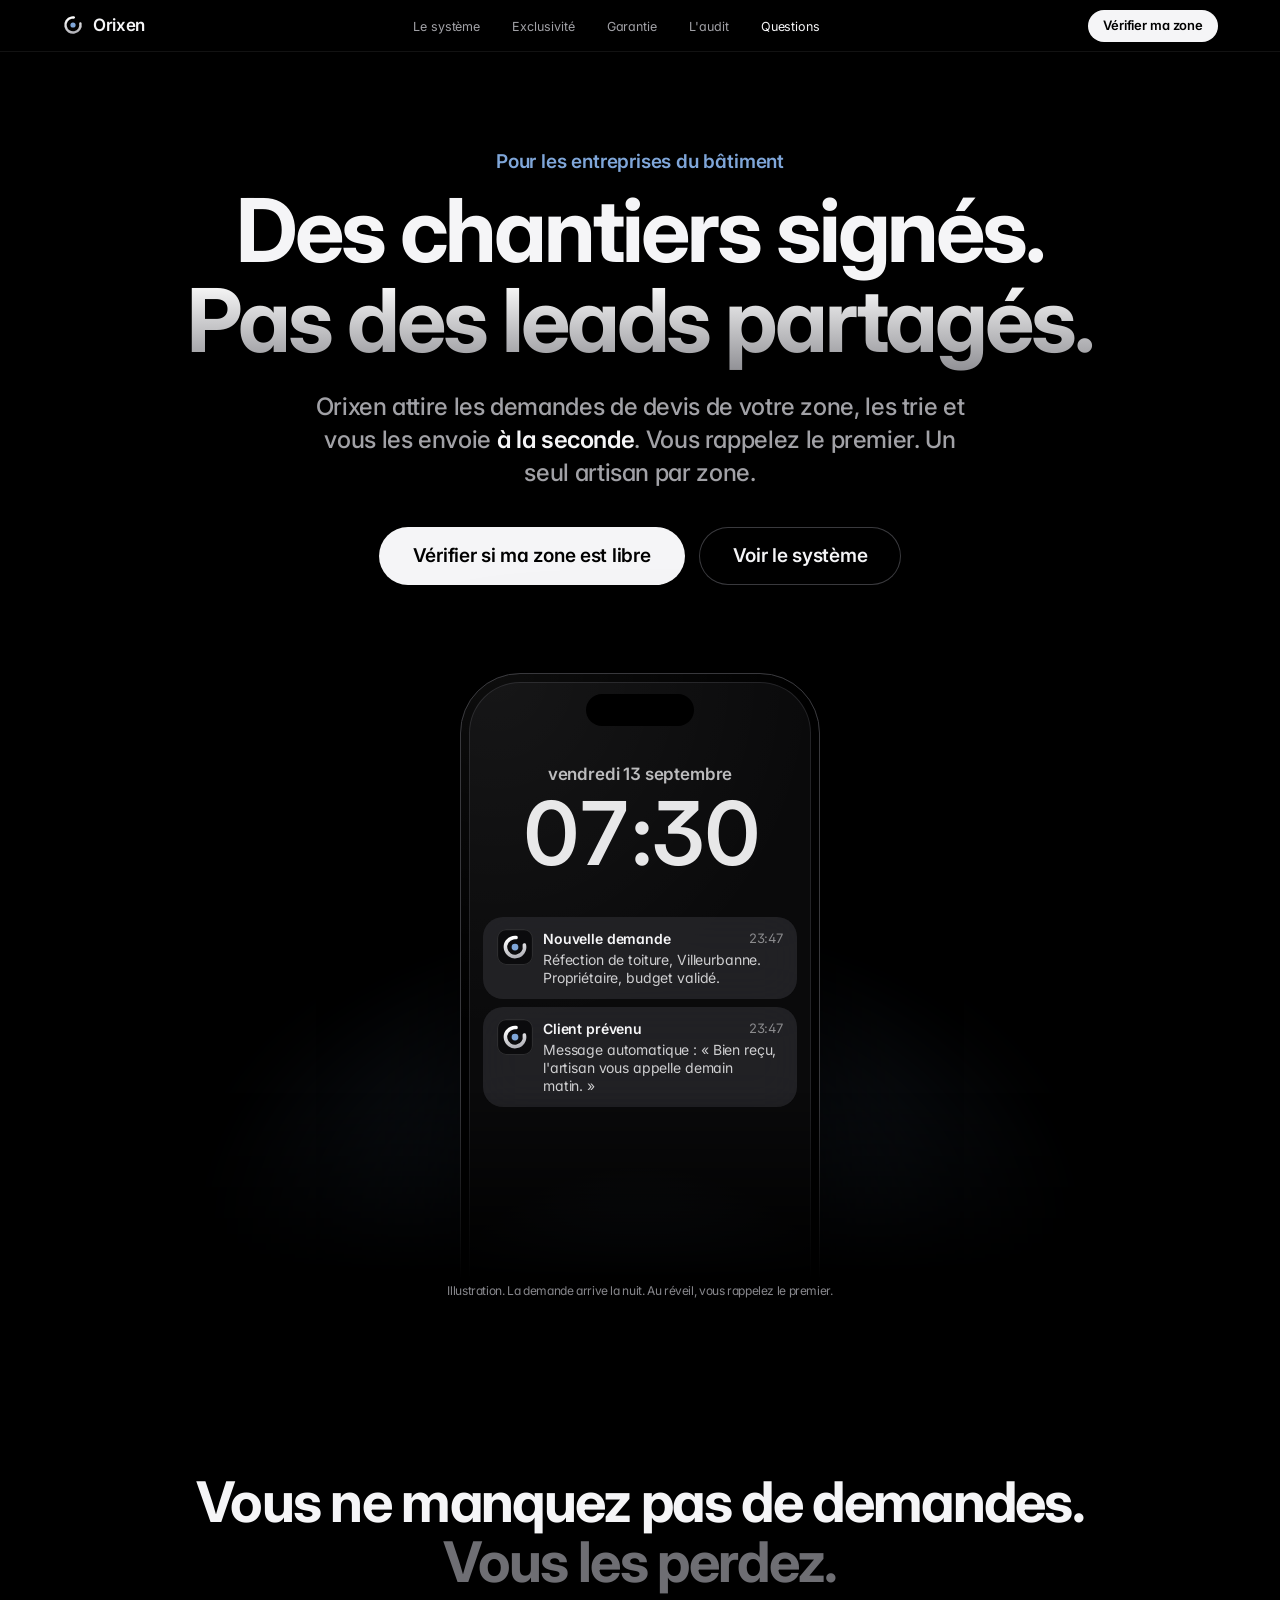
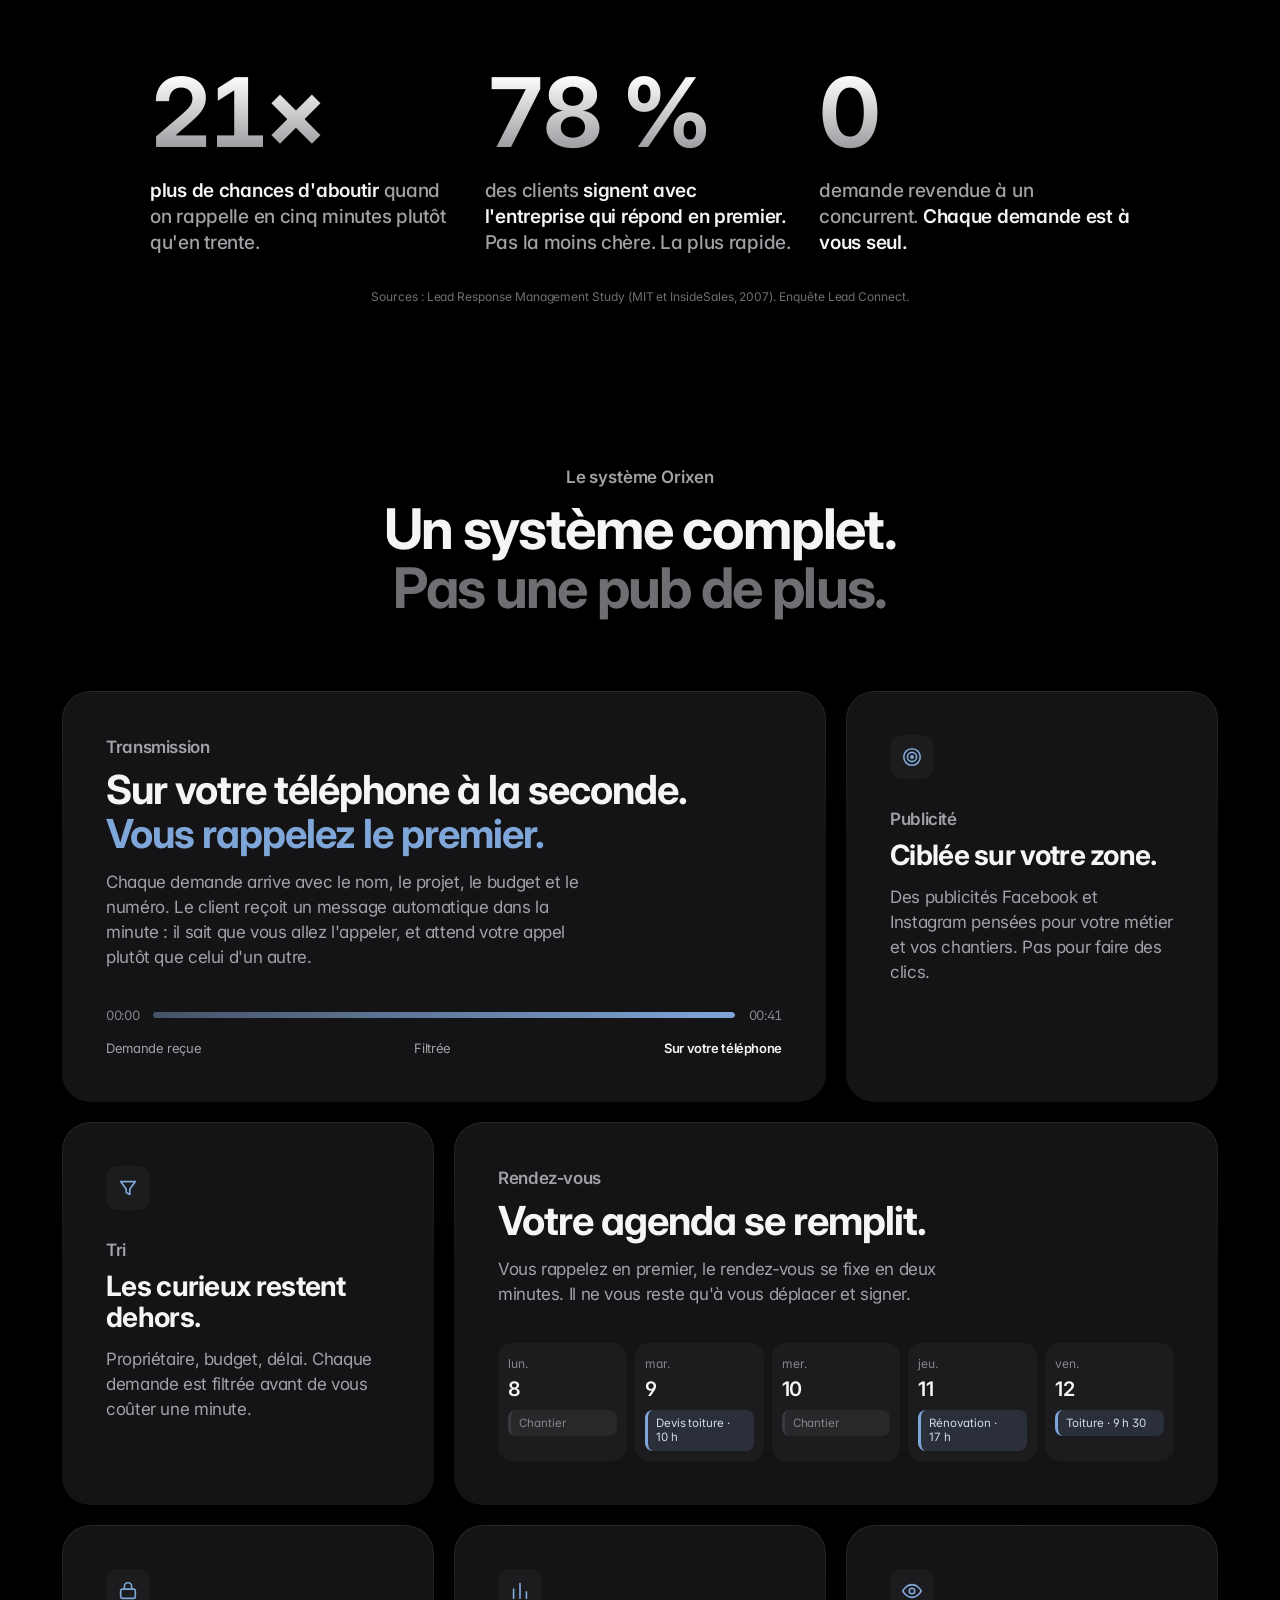
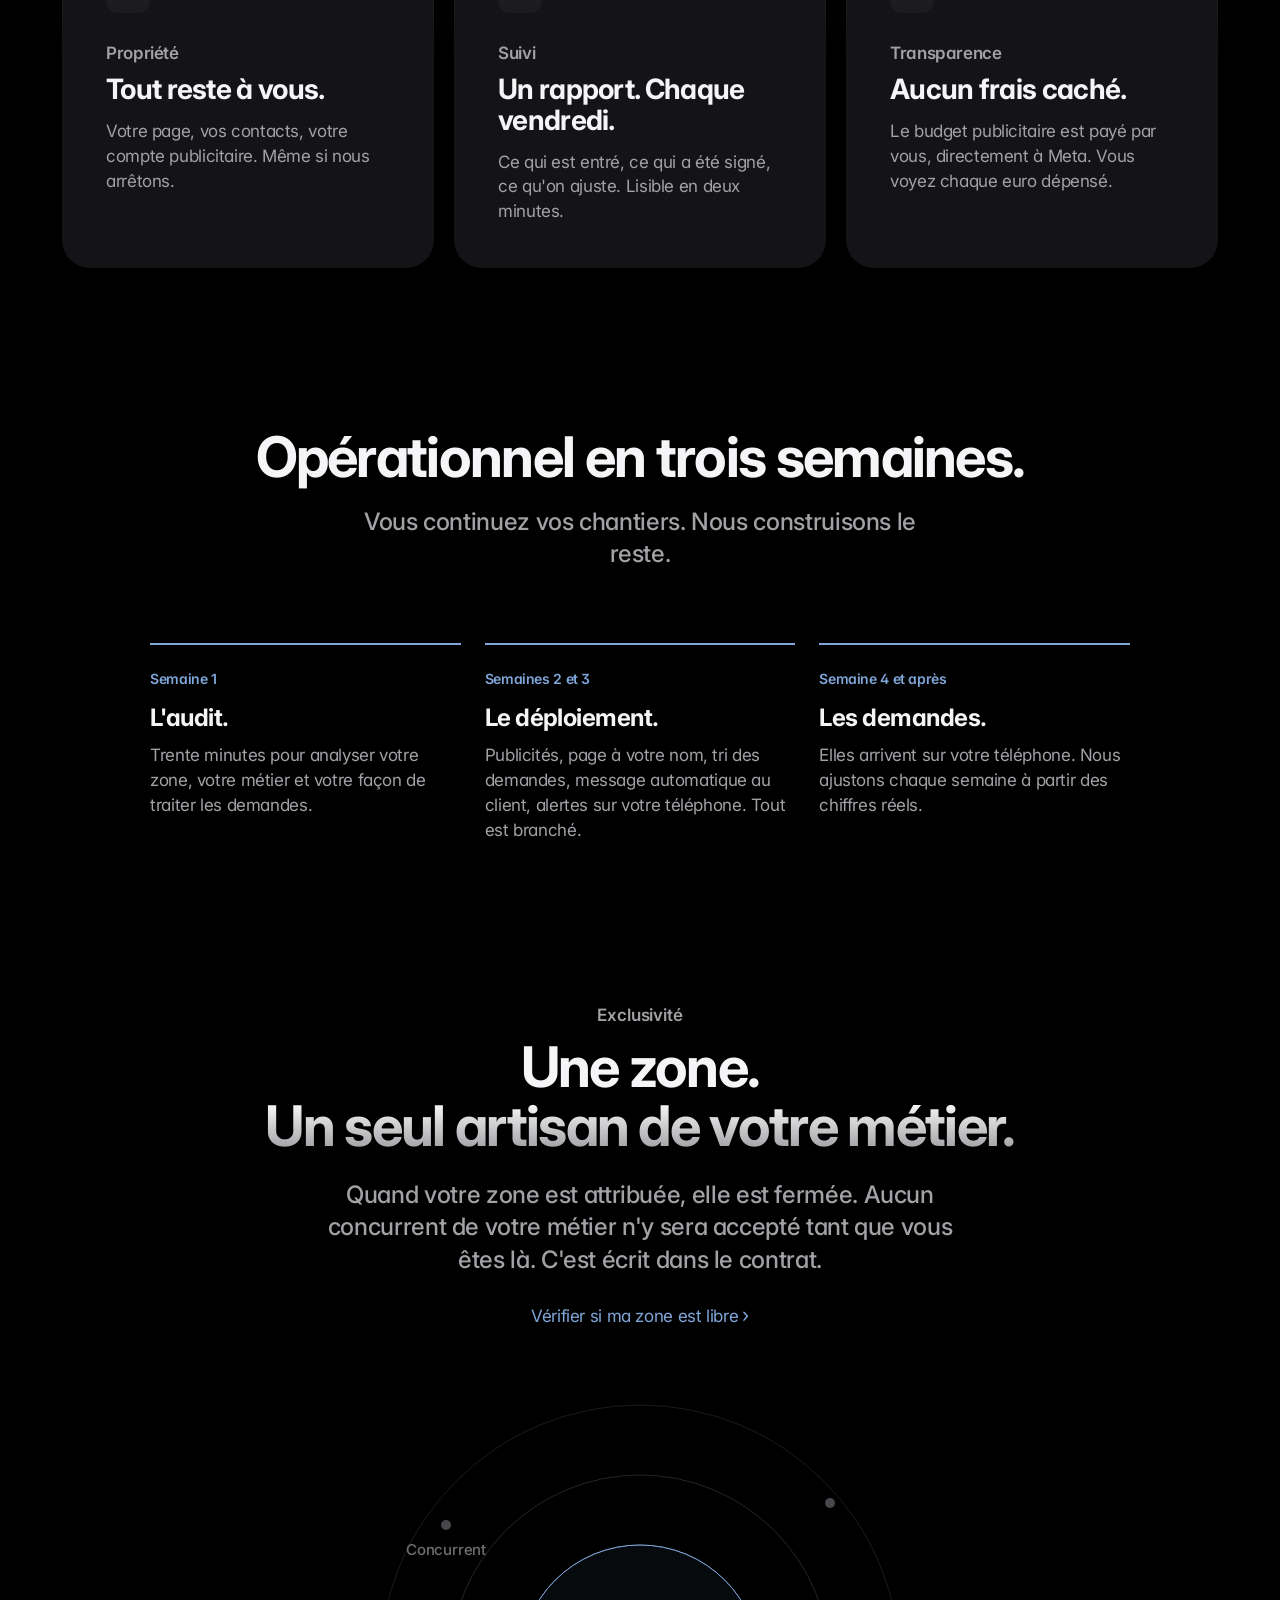
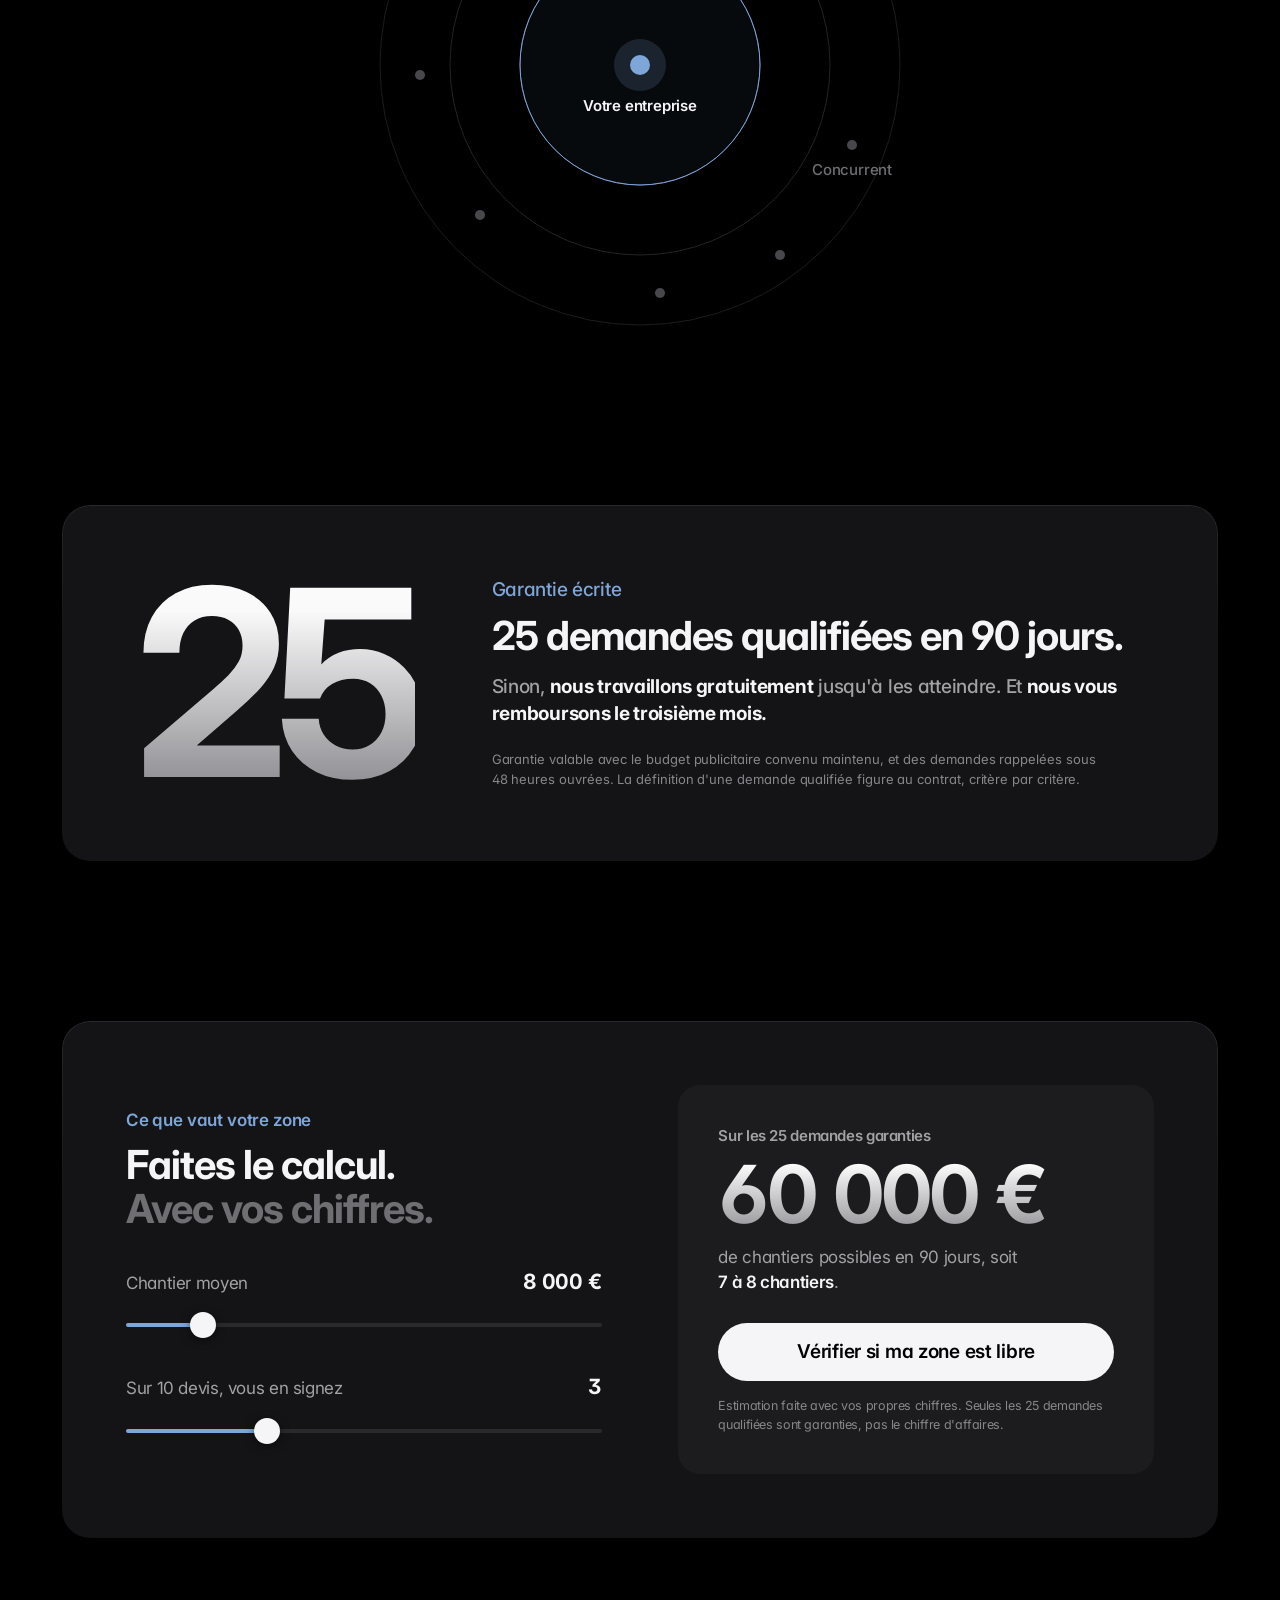
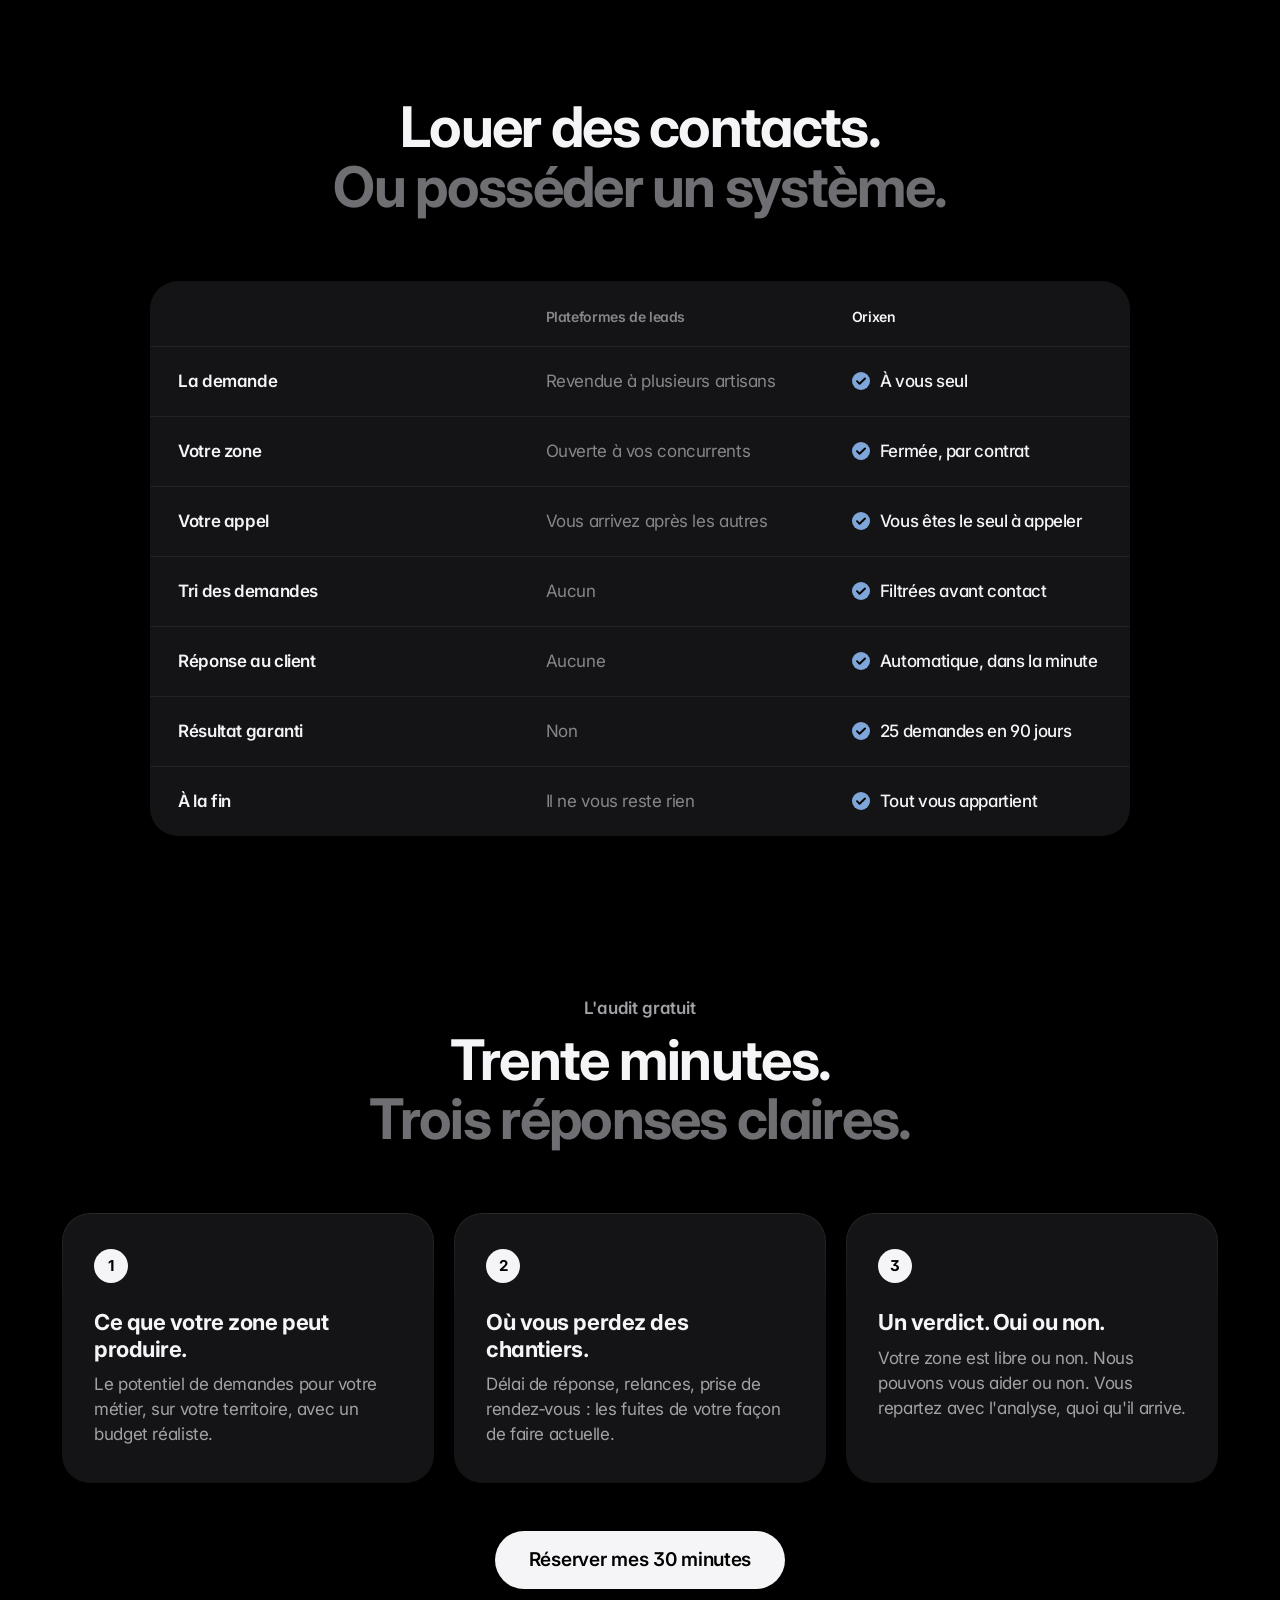
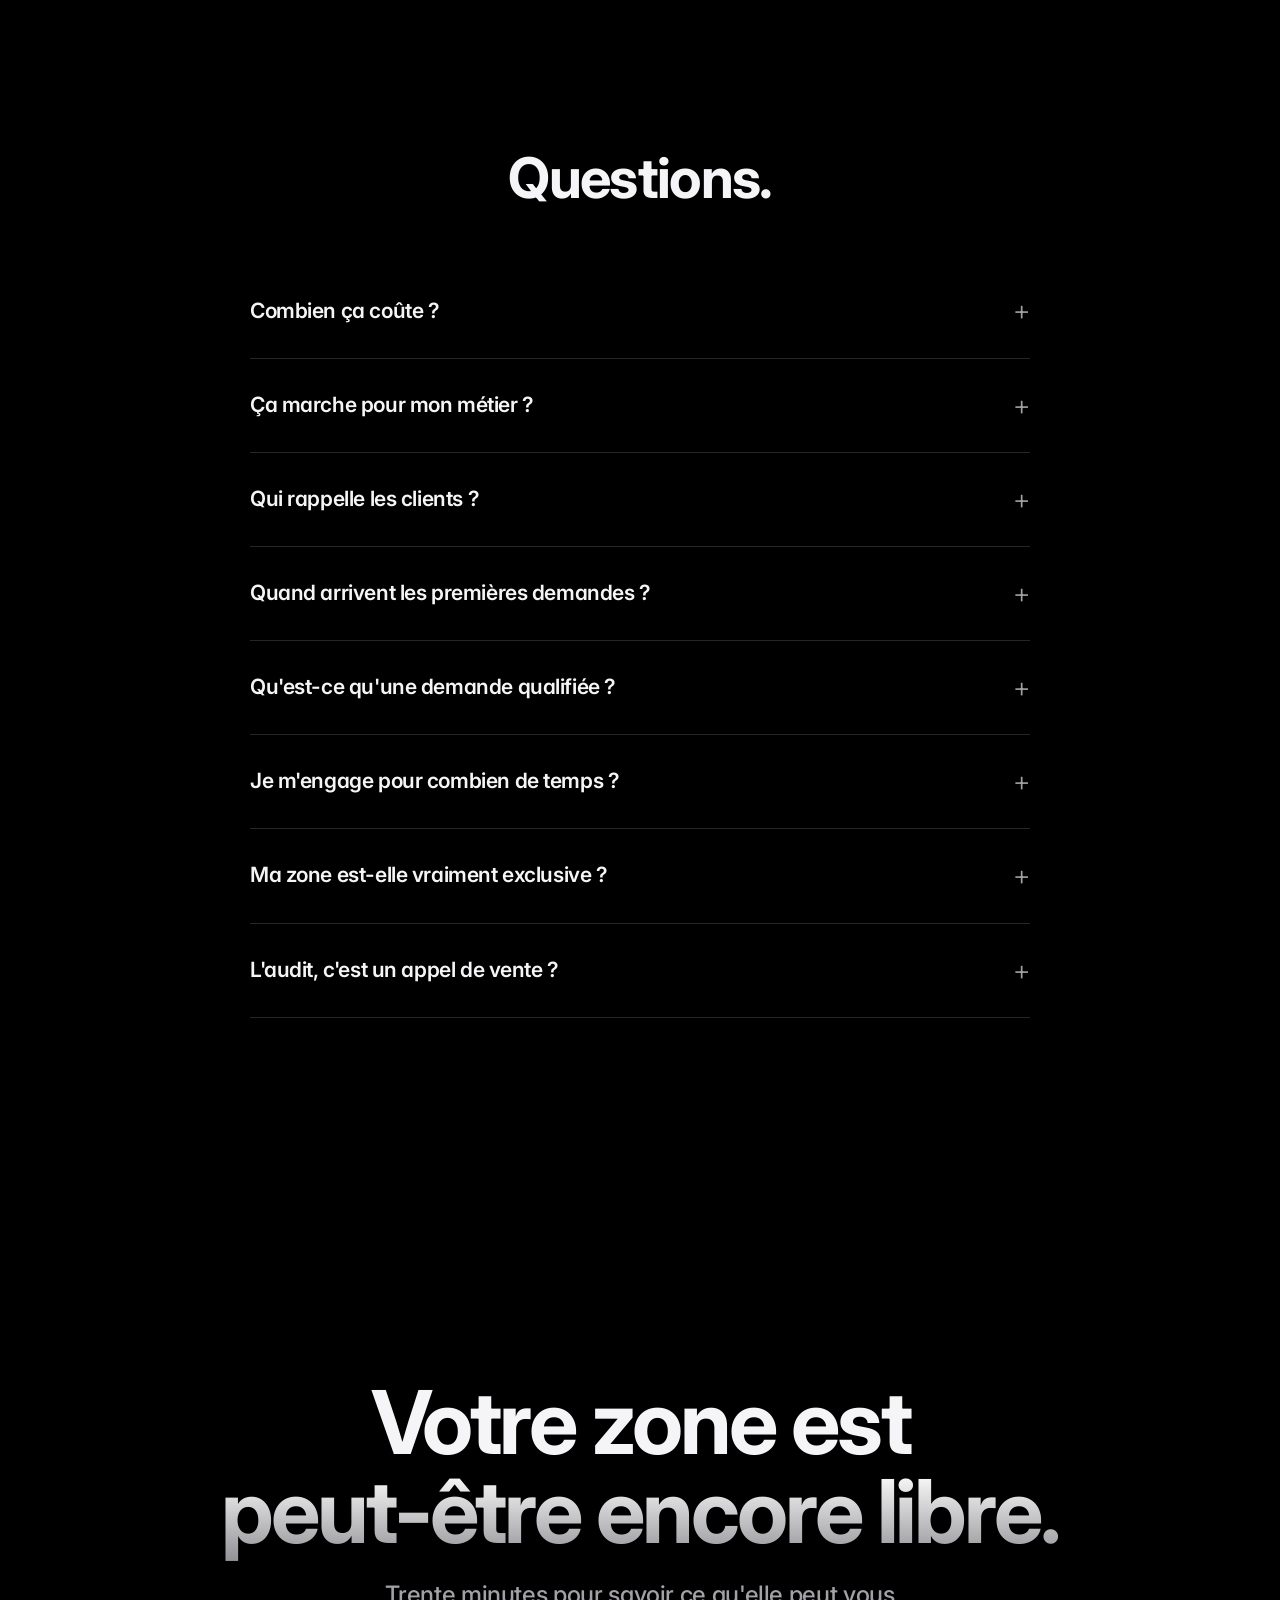
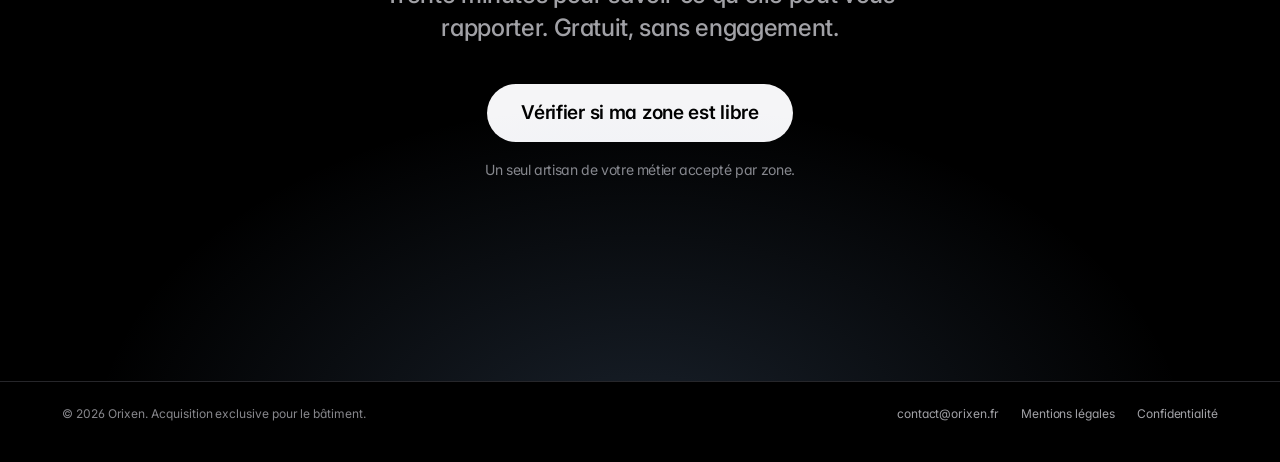
==== commit 36ed32c1: "Finitions ordi et mobile : retour qui ferme Calendly, navigation active, police non bloquante - Mobi" ====
--- a/index.html
+++ b/index.html
@@ -9,6 +9,7 @@
 <meta name="robots" content="index, follow">
 <meta name="theme-color" content="#000000">
 <meta name="color-scheme" content="dark">
+<meta name="format-detection" content="telephone=no">
 <meta property="og:type" content="website">
 <meta property="og:url" content="https://www.orixen.fr/">
 <meta property="og:site_name" content="Orixen">
@@ -30,7 +31,8 @@
 <script>document.documentElement.className+=' js'</script>
 <link rel="preconnect" href="https://fonts.googleapis.com">
 <link rel="preconnect" href="https://fonts.gstatic.com" crossorigin>
-<link href="https://fonts.googleapis.com/css2?family=Inter:wght@400;500;600;700&display=swap" rel="stylesheet">
+<link href="https://fonts.googleapis.com/css2?family=Inter:wght@400;500;600;700&display=swap" rel="stylesheet" media="print" onload="this.media=&#39;all&#39;">
+<noscript><link href="https://fonts.googleapis.com/css2?family=Inter:wght@400;500;600;700&display=swap" rel="stylesheet"></noscript>
 <link rel="stylesheet" href="/assets/orixen.css">
 <style>
 /* ── Ouverture ── */
@@ -233,7 +235,7 @@
   .week{grid-template-columns:repeat(3,1fr)}
   .day:nth-child(1),.day:nth-child(3){display:none}
   .ev{font-size:12.5px}
-  .minis{display:flex;gap:12px;overflow-x:auto;scroll-snap-type:x mandatory;margin:0 -24px;padding:0 24px 2px;scroll-padding:0 24px;scrollbar-width:none;-webkit-overflow-scrolling:touch}
+  .minis{display:flex;gap:12px;overflow-x:auto;scroll-snap-type:x mandatory;margin:0 -24px;padding:0 24px 2px;scroll-padding:0 24px;scrollbar-width:none;overscroll-behavior-x:contain;-webkit-overflow-scrolling:touch}
   .minis::-webkit-scrollbar{display:none}
   .minis .tile{flex:0 0 80%;scroll-snap-align:start}
   .js .minis .rv{opacity:1;transform:none}
@@ -261,6 +263,7 @@
   .calc-out{padding:24px 20px}
   .calc-n{font-size:52px}
   .calc-out .btn{font-size:17px;padding:0 16px}
+  .field input{height:44px}
 
   /* comparatif : deux colonnes lisibles d'un coup d'œil */
   .cmp{margin-top:36px;border-radius:24px}
--- a/assets/orixen.css
+++ b/assets/orixen.css
@@ -16,15 +16,16 @@
 }
 
 *,*::before,*::after{box-sizing:border-box;margin:0;padding:0}
-html{background:var(--bg);-webkit-text-size-adjust:100%;scroll-padding-top:64px}
+html{background:var(--bg);-webkit-text-size-adjust:100%;scroll-padding-top:64px;scroll-behavior:smooth;-webkit-tap-highlight-color:transparent}
 body{background:var(--bg);color:var(--text);font-family:var(--font);font-size:17px;line-height:1.47;letter-spacing:-.022em;-webkit-font-smoothing:antialiased;-moz-osx-font-smoothing:grayscale;overflow-x:hidden;font-feature-settings:'cv11','ss01'}
 a{color:inherit;text-decoration:none}
+a,button,input,summary{touch-action:manipulation}
 button{font:inherit;color:inherit;background:none;border:0;cursor:pointer}
 svg{display:block}
 ::selection{background:rgba(var(--ice-rgb),.3)}
 :focus-visible{outline:2px solid var(--ice);outline-offset:3px;border-radius:6px}
 
-.wrap{max-width:1024px;margin:0 auto;padding:0 22px}
+.wrap{max-width:1024px;margin:0 auto;padding:0 max(22px,env(safe-area-inset-right)) 0 max(22px,env(safe-area-inset-left))}
 .wide{max-width:1200px}
 
 /* ── Typographie ── */
@@ -40,11 +41,12 @@
 
 /* ── Boutons ── */
 .btn{display:inline-flex;align-items:center;justify-content:center;gap:10px;min-height:50px;padding:0 28px;border-radius:980px;background:var(--text);color:#000;font-size:17px;font-weight:600;letter-spacing:-.015em;transition:background .25s var(--ease),transform .25s var(--ease),box-shadow .25s var(--ease);box-shadow:0 0 0 0 rgba(var(--ice-rgb),0)}
-.btn:hover{background:#fff;box-shadow:0 0 0 6px rgba(var(--ice-rgb),.14)}
+@media(hover:hover){.btn:hover{background:#fff;box-shadow:0 0 0 6px rgba(var(--ice-rgb),.14)}}
+.btn[aria-busy=true]{opacity:.7;cursor:progress}
 .btn:active{transform:scale(.98)}
 .btn-lg{min-height:58px;padding:0 34px;font-size:19px}
 .btn-ghost{background:transparent;color:var(--text);box-shadow:inset 0 0 0 1px #3a3a3e}
-.btn-ghost:hover{background:rgba(255,255,255,.06);box-shadow:inset 0 0 0 1px #5a5a5f}
+@media(hover:hover){.btn-ghost:hover{background:rgba(255,255,255,.06);box-shadow:inset 0 0 0 1px #5a5a5f}}
 .link{color:var(--ice);font-size:17px;display:inline-flex;align-items:center;gap:4px}
 .link:hover{text-decoration:underline;text-underline-offset:3px}
 .link::after{content:'›';font-size:1.15em;line-height:1;transform:translateY(-1px)}
@@ -58,7 +60,7 @@
 .nav .wrap{height:100%;display:flex;align-items:center;justify-content:space-between}
 .nav ul{display:flex;gap:32px;list-style:none}
 .nav ul a{font-size:12.5px;color:var(--text-2);transition:color .2s;letter-spacing:-.005em}
-.nav ul a:hover{color:var(--text)}
+.nav ul a:hover,.nav ul a.on{color:var(--text)}
 .nav .btn{min-height:32px;padding:0 15px;font-size:13px;font-weight:600;letter-spacing:-.01em}
 .nav .back{font-size:13px;color:var(--text-2);transition:color .2s}
 .nav .back:hover{color:var(--text)}
@@ -122,6 +124,7 @@
 }
 
 @media(prefers-reduced-motion:reduce){
+  html{scroll-behavior:auto}
   *,*::before,*::after{transition:none!important;animation:none!important}
   .js .rv{opacity:1;transform:none}
 }
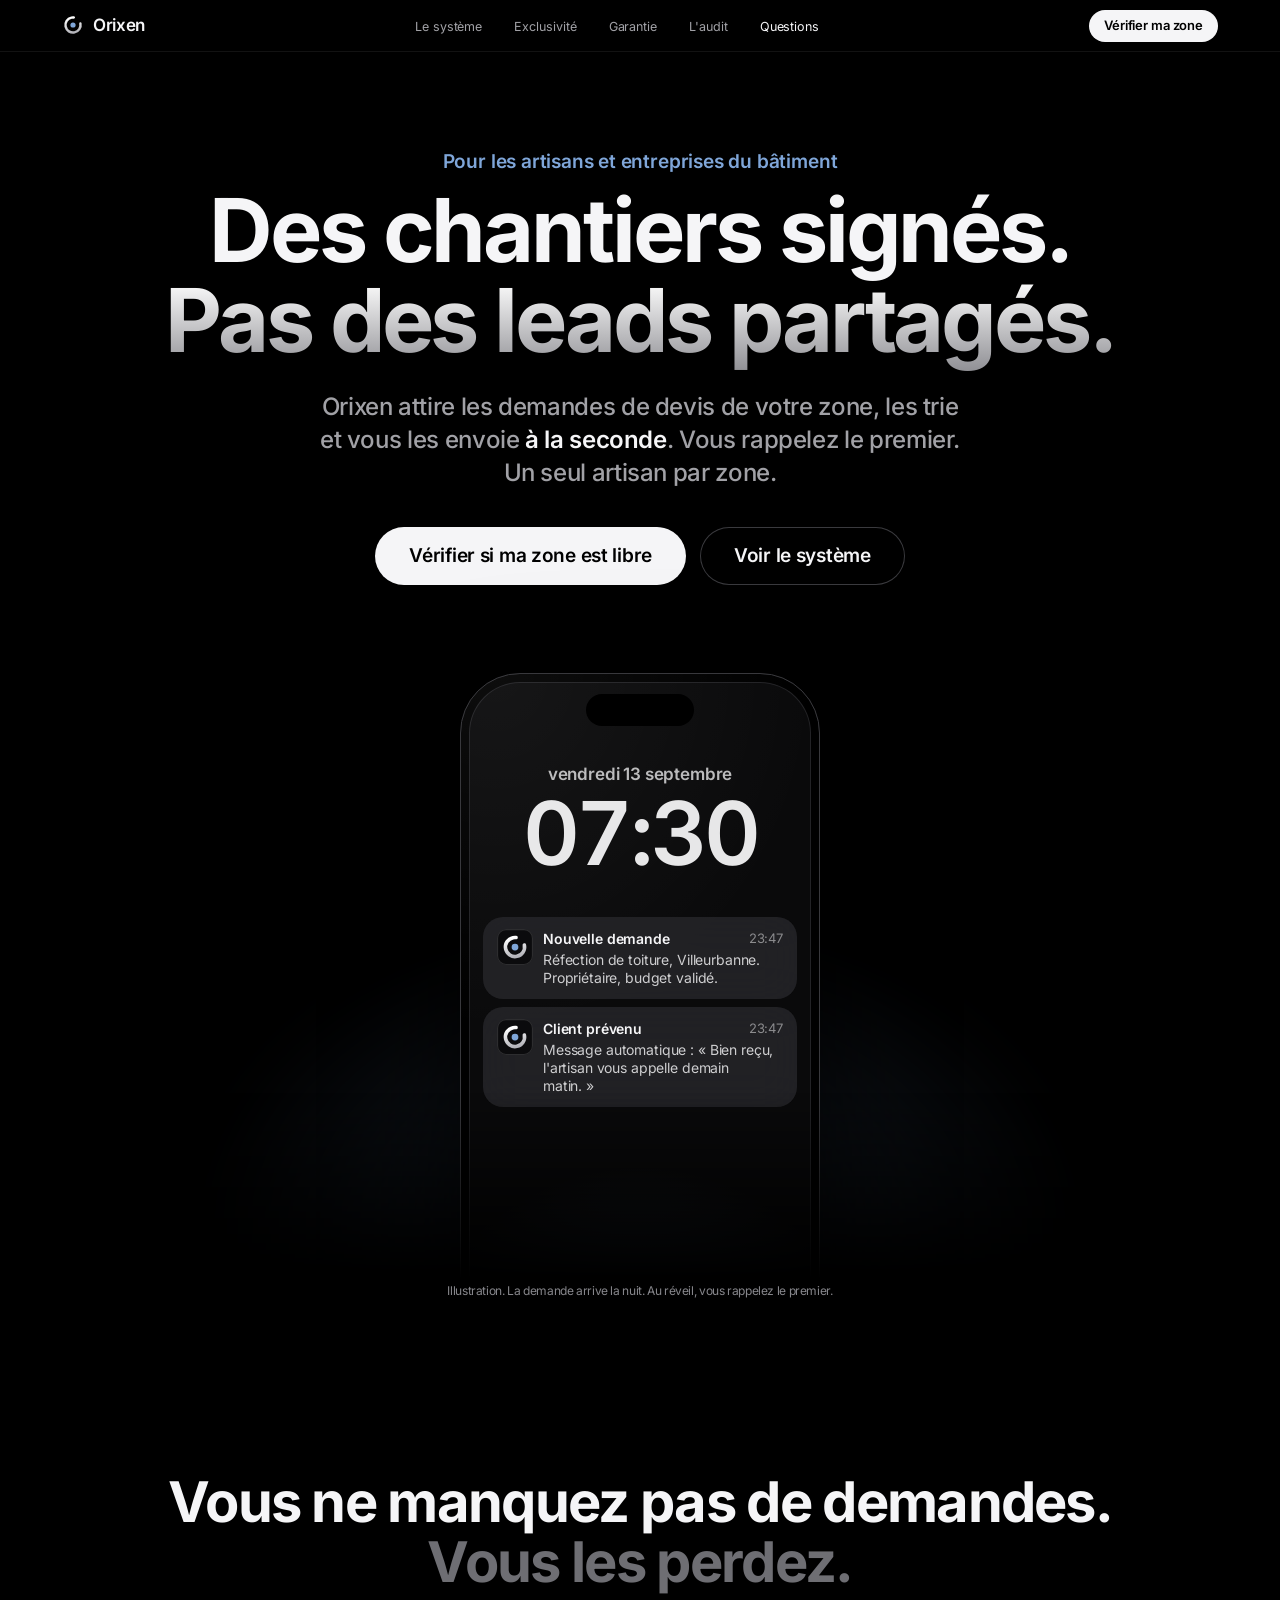
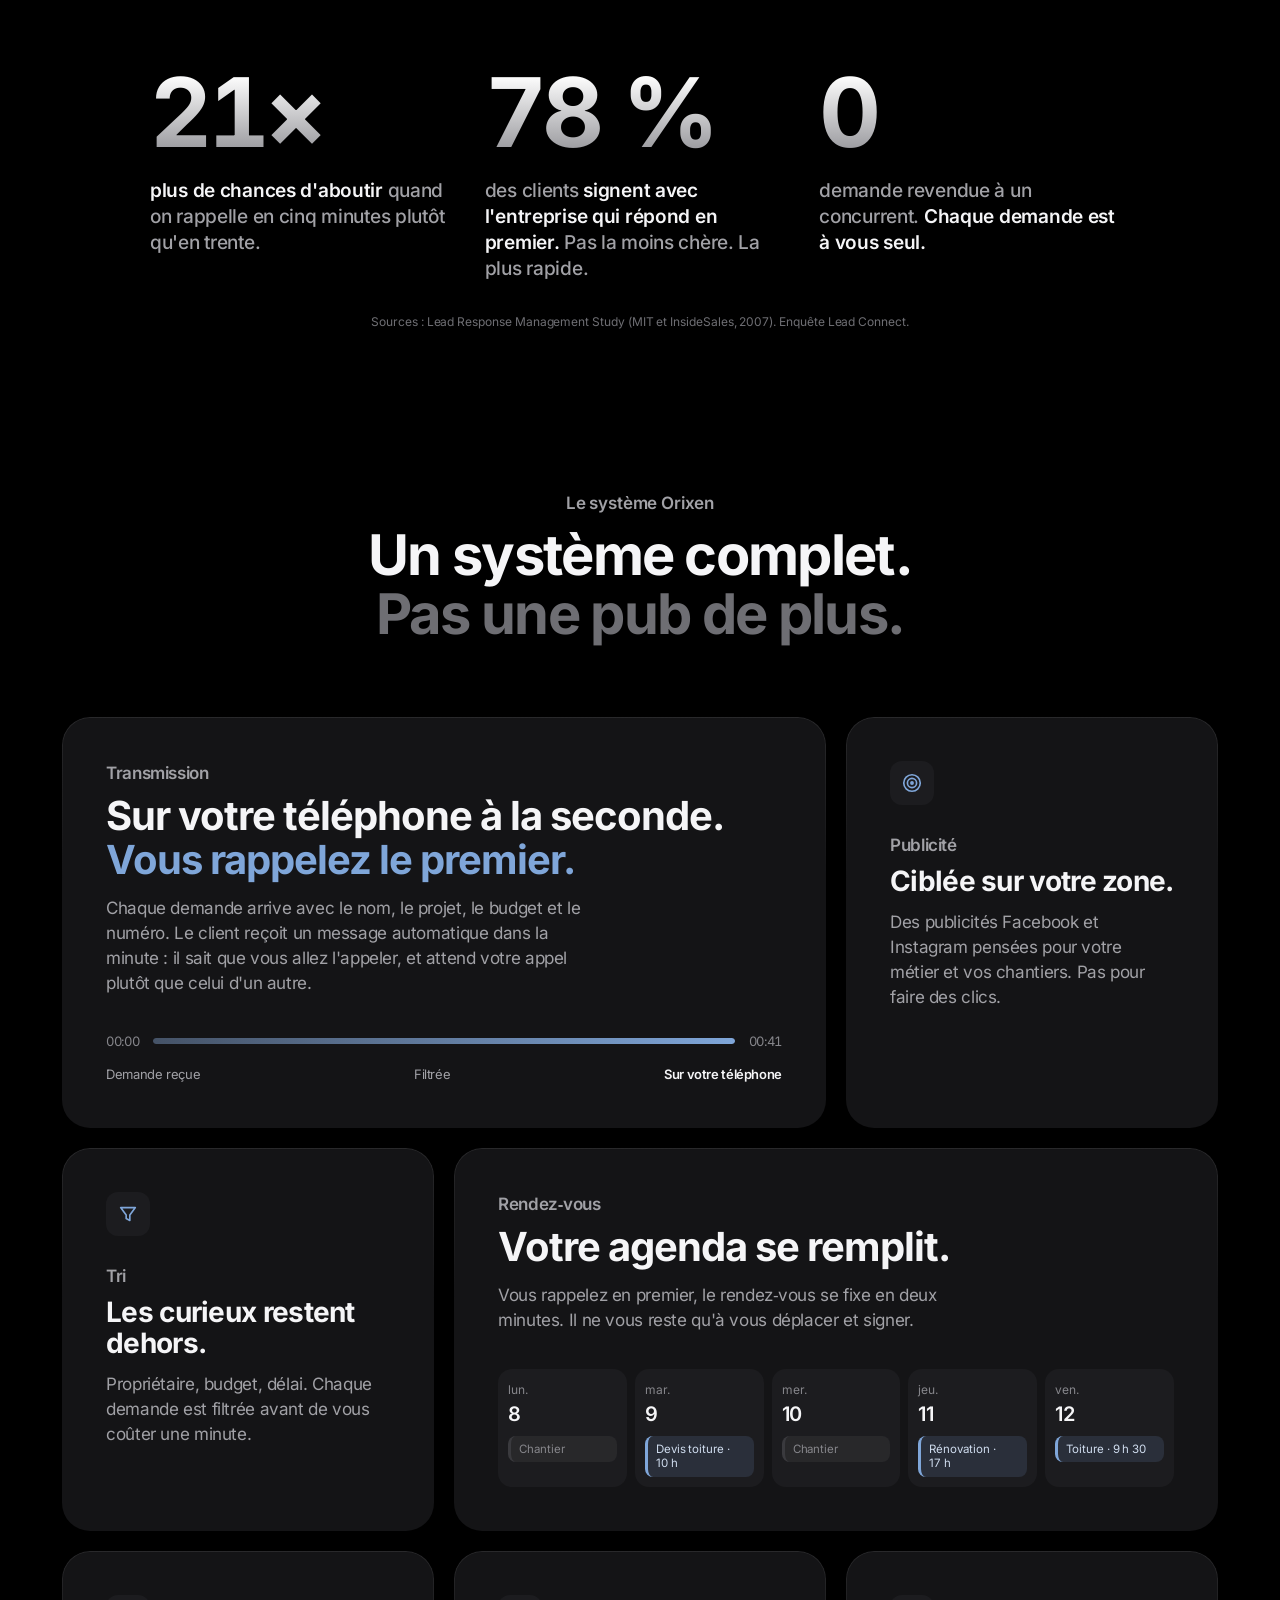
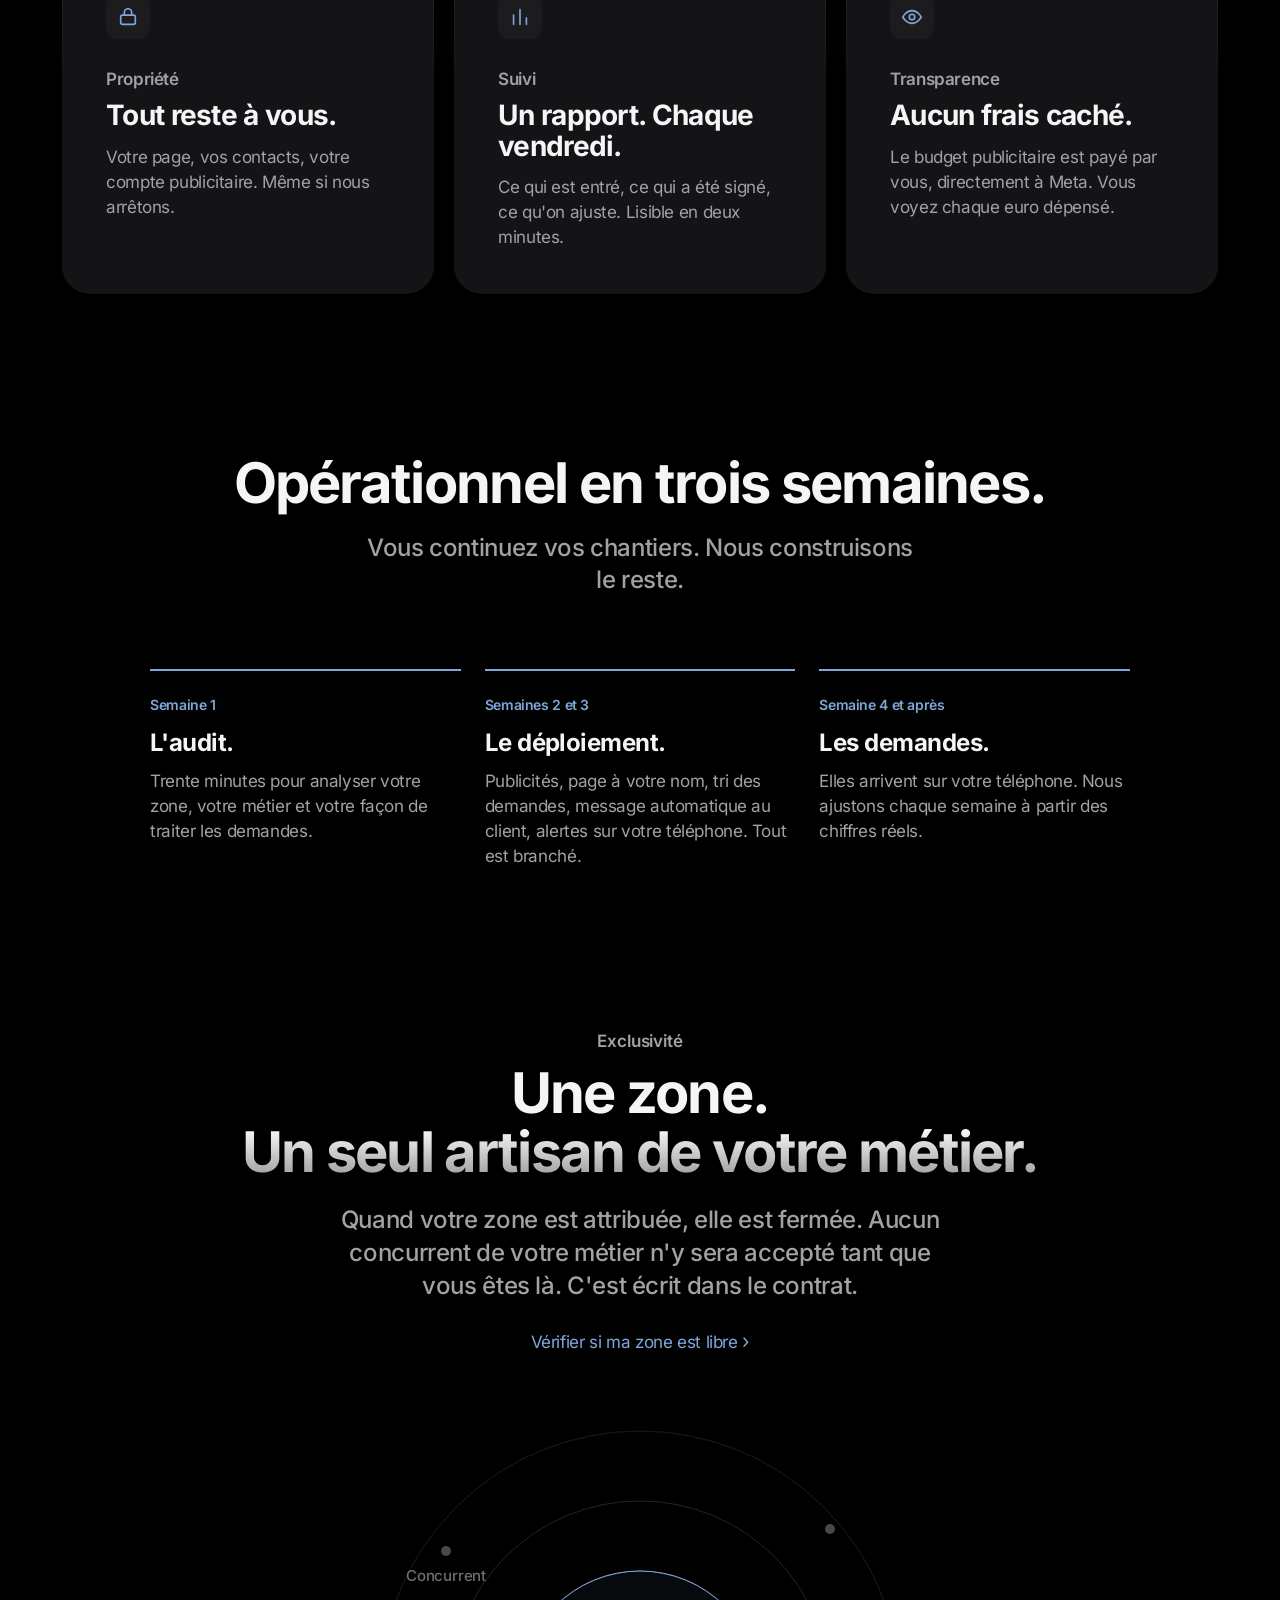
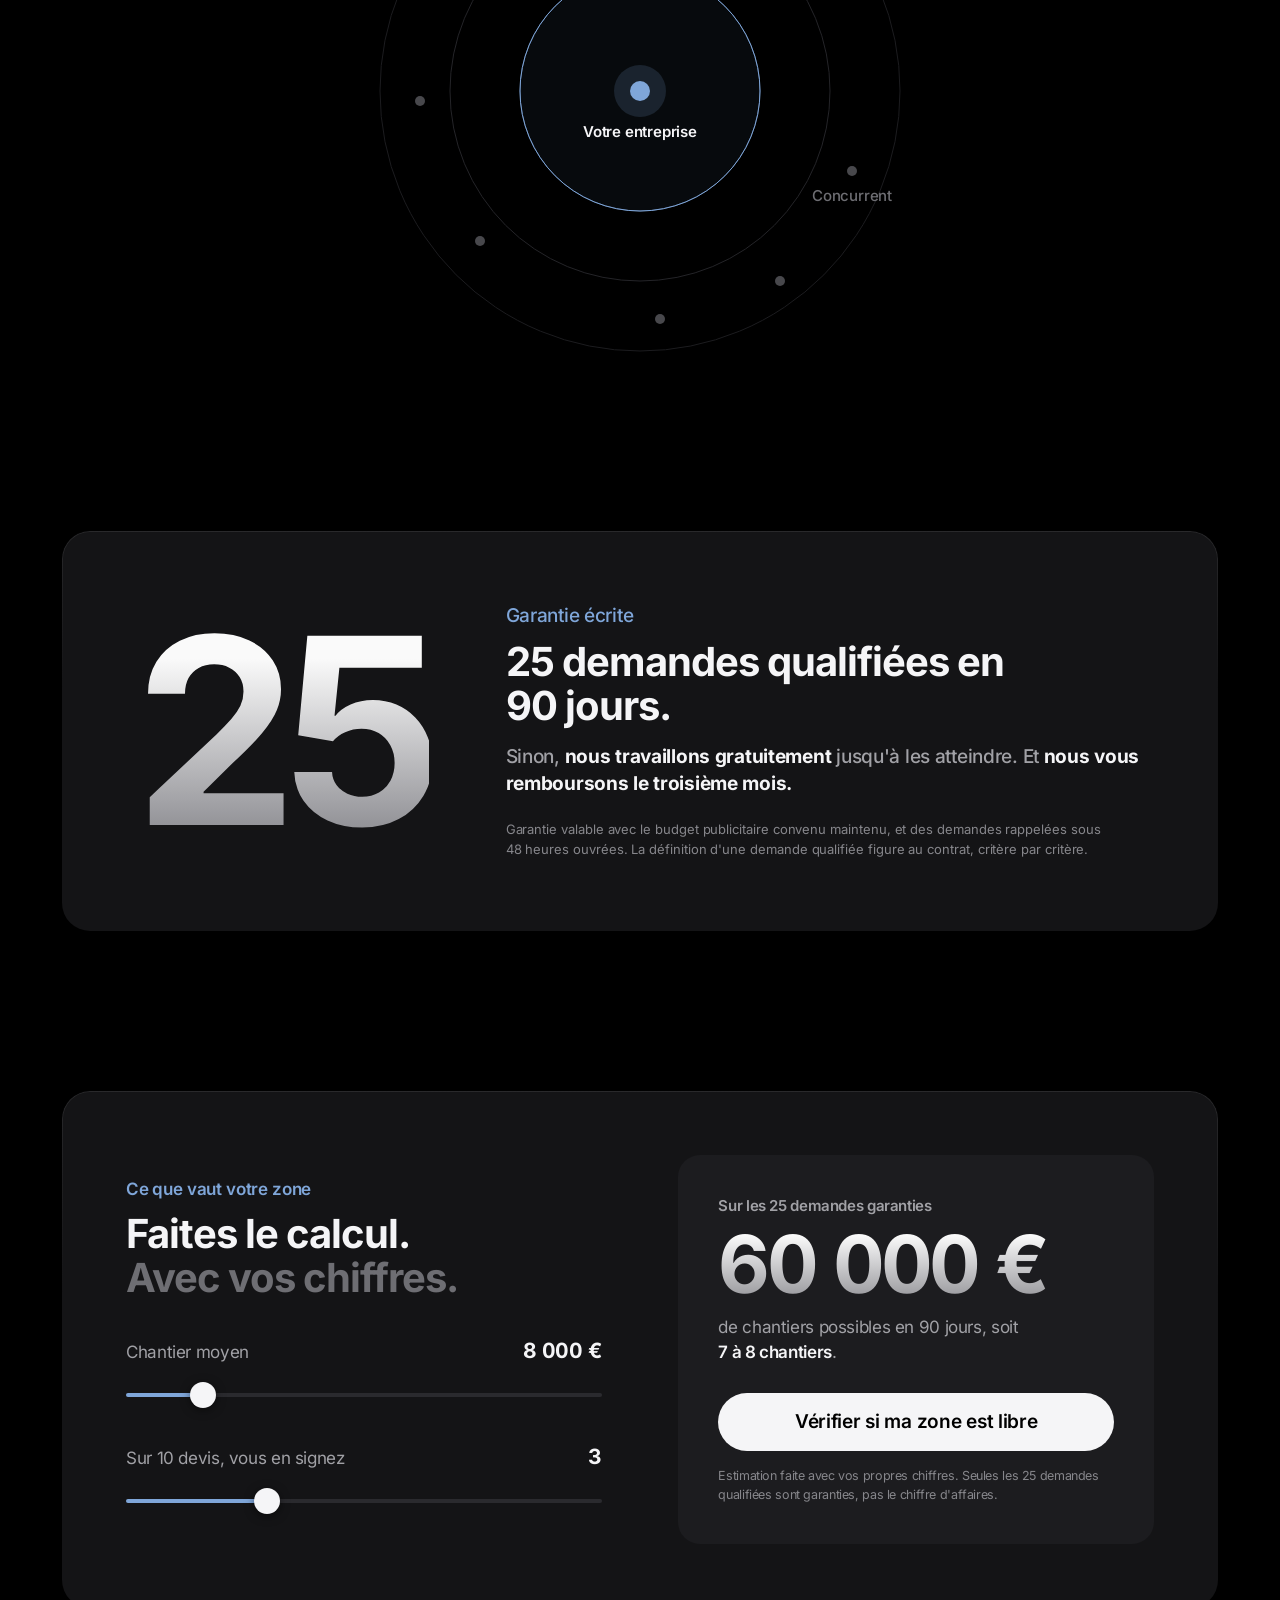
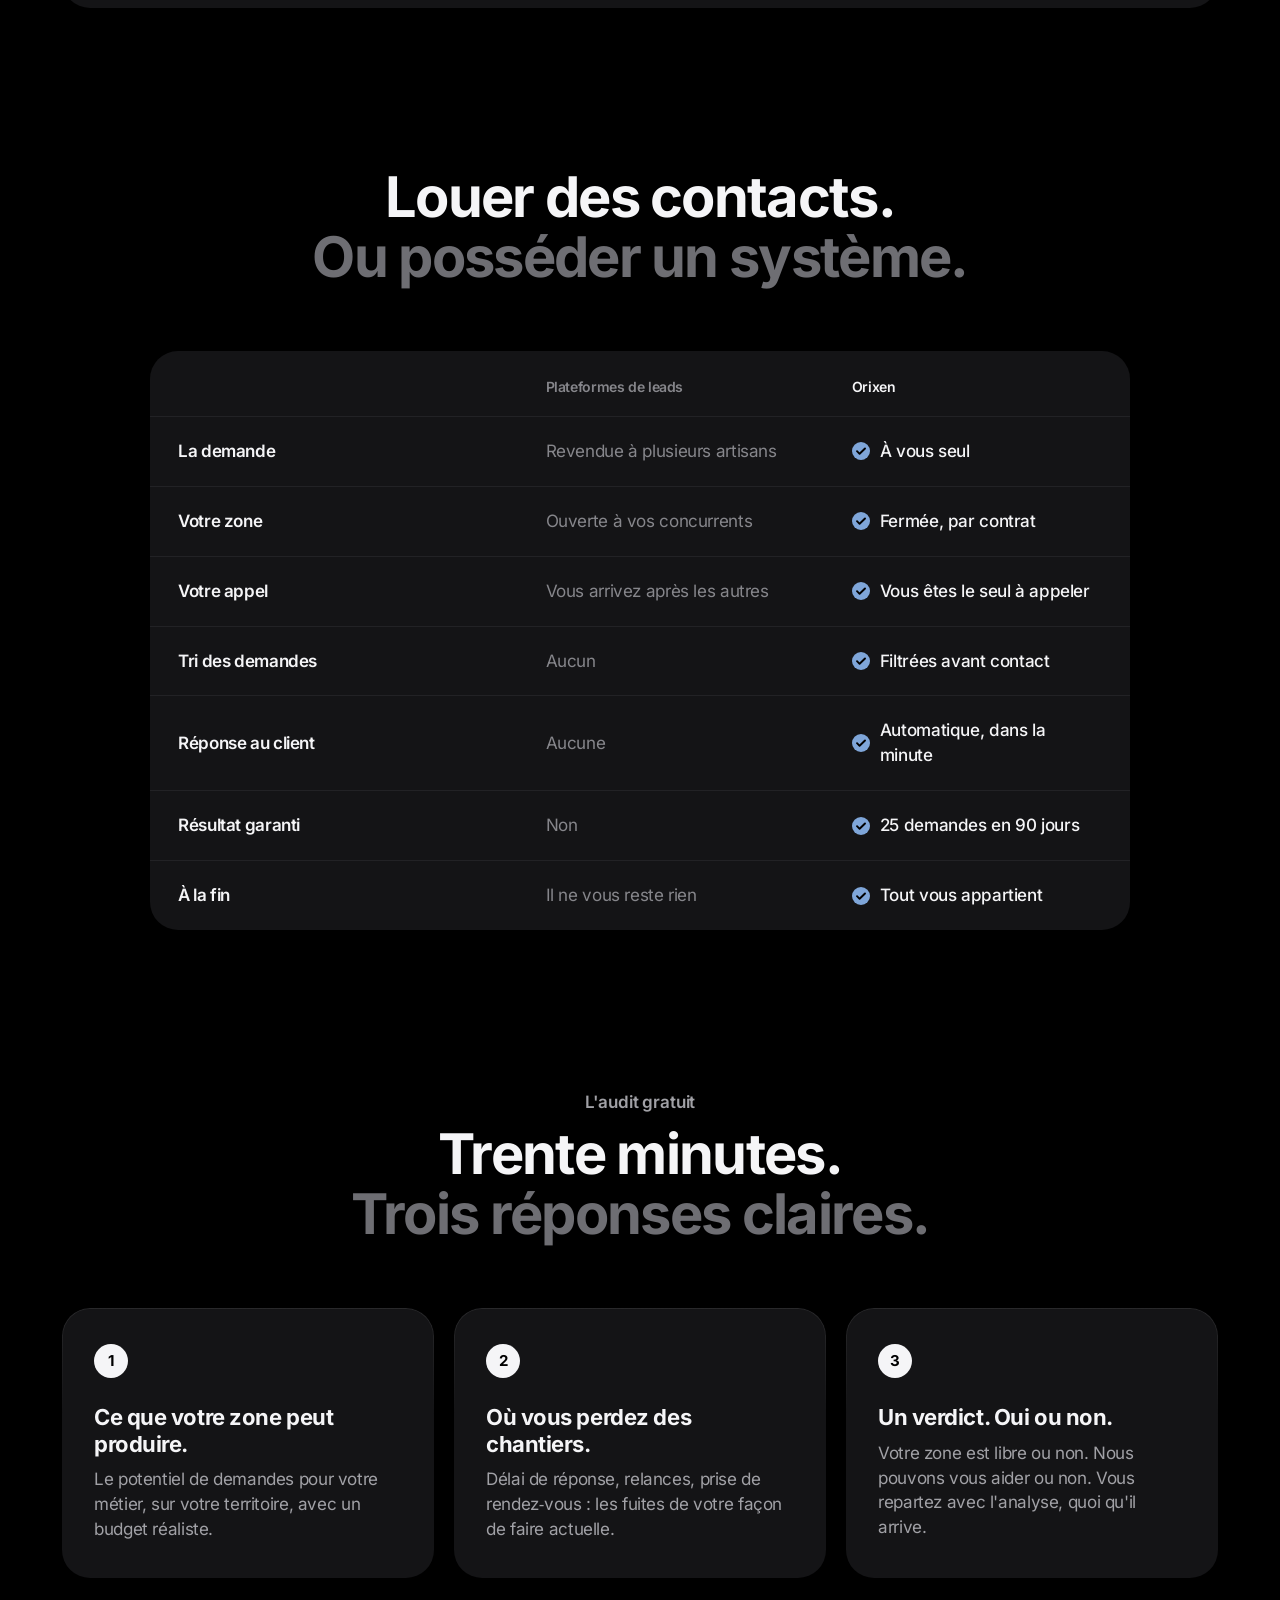
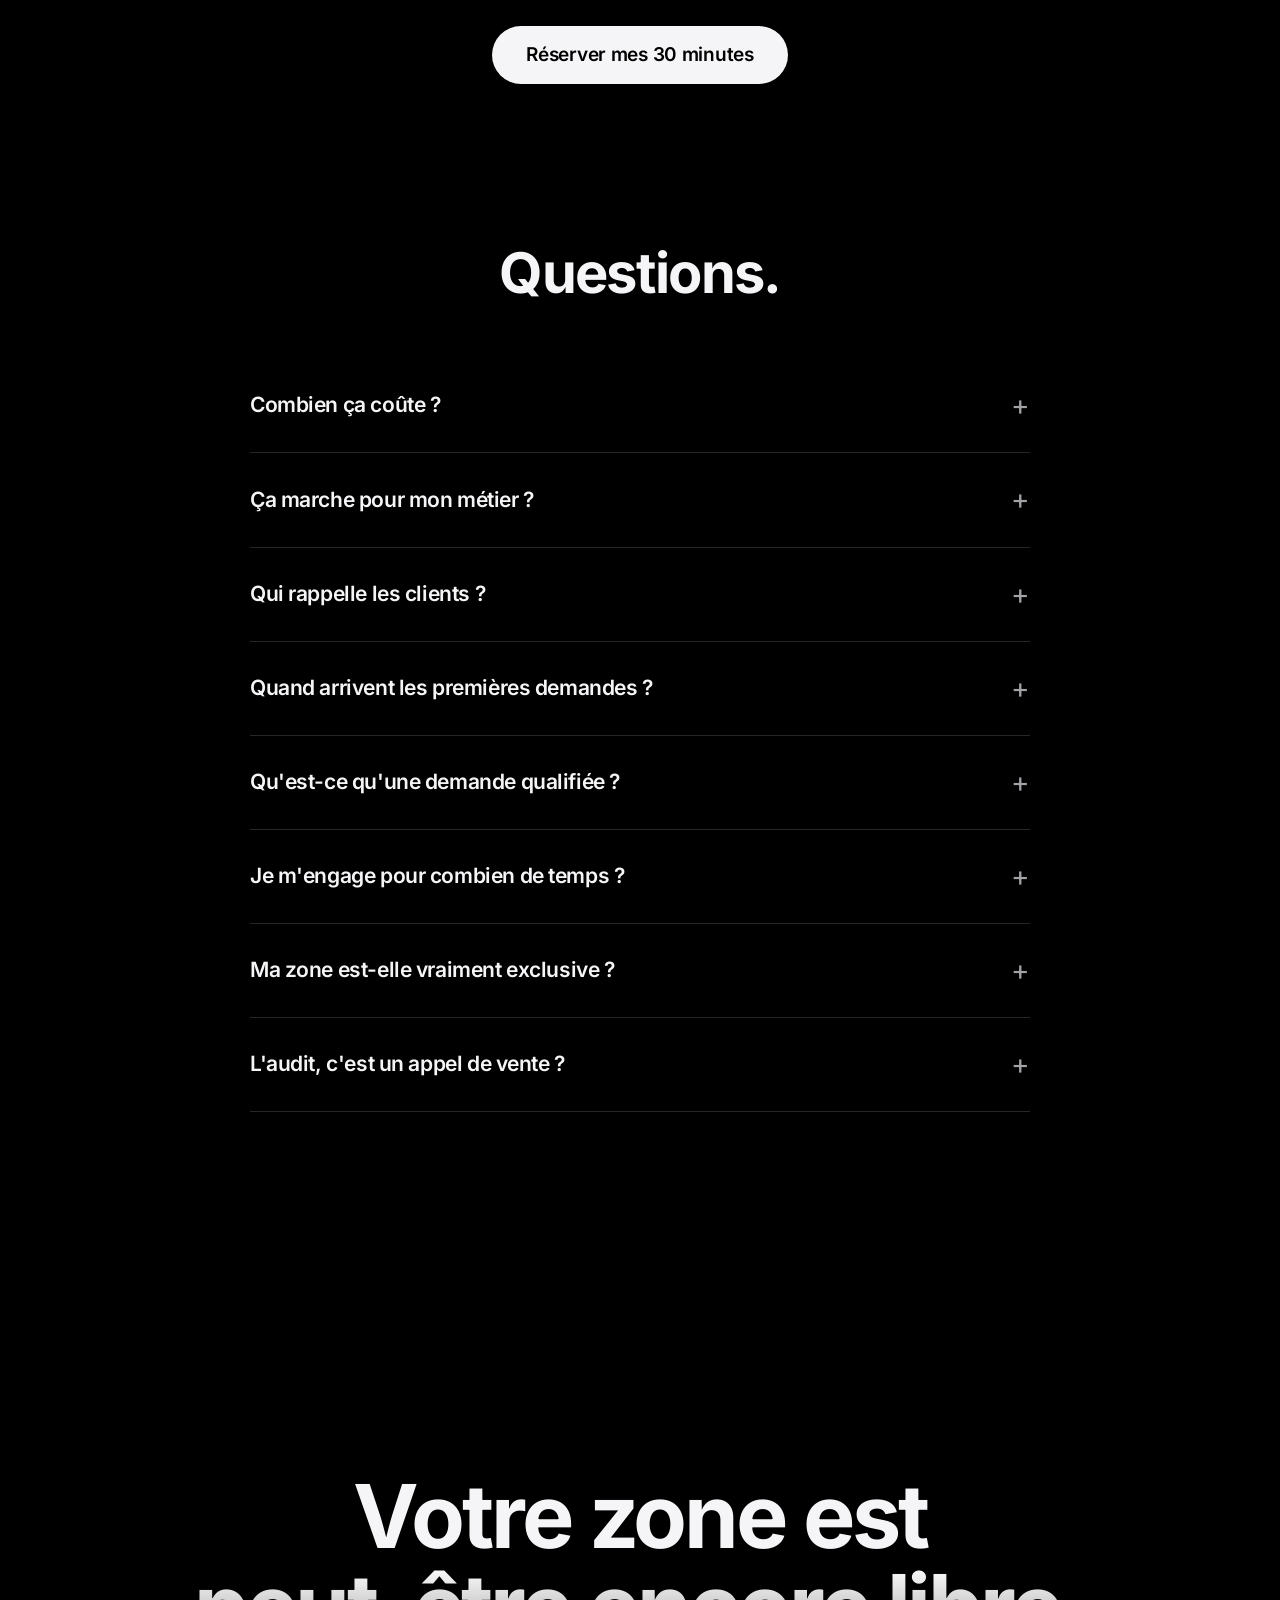
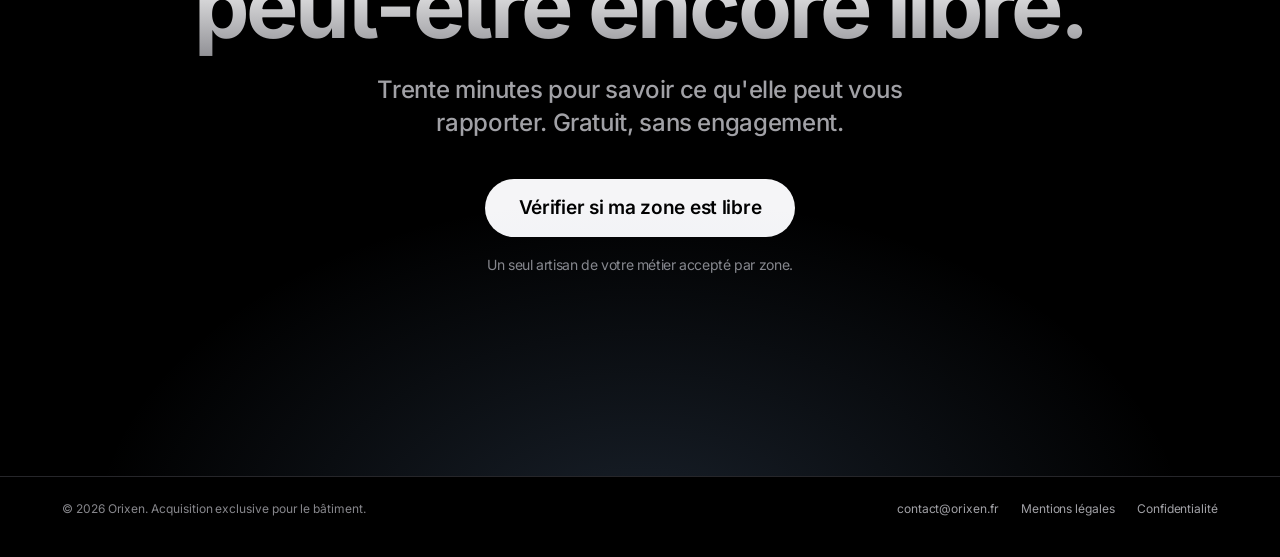
==== commit 5286e623: "Référencement et vitesse : titre ciblé, données structurées, police servie par le site - Titre et de" ====
--- a/index.html
+++ b/index.html
@@ -3,10 +3,11 @@
 <head>
 <meta charset="UTF-8">
 <meta name="viewport" content="width=device-width, initial-scale=1, viewport-fit=cover">
-<title>Orixen | Des chantiers signés, pas des leads partagés</title>
-<meta name="description" content="Les demandes de devis de votre zone, triées et envoyées sur votre téléphone à la seconde. Un seul artisan par zone. 25 demandes garanties en 90 jours.">
+<title>Demandes de devis exclusives pour artisans du bâtiment | Orixen</title>
+<meta name="description" content="Trouvez des chantiers sans leads partagés : Orixen attire les demandes de devis de votre zone, les trie et vous les envoie à la seconde. Un artisan par zone.">
 <link rel="canonical" href="https://www.orixen.fr/">
-<meta name="robots" content="index, follow">
+<meta name="robots" content="index, follow, max-image-preview:large, max-snippet:-1">
+<link rel="alternate" type="text/plain" href="/llms.txt" title="Orixen, résumé pour les assistants IA">
 <meta name="theme-color" content="#000000">
 <meta name="color-scheme" content="dark">
 <meta name="format-detection" content="telephone=no">
@@ -29,10 +30,6 @@
 <link rel="apple-touch-icon" href="/assets/apple-touch-icon.png?v=3">
 <link rel="manifest" href="/site.webmanifest">
 <script>document.documentElement.className+=' js'</script>
-<link rel="preconnect" href="https://fonts.googleapis.com">
-<link rel="preconnect" href="https://fonts.gstatic.com" crossorigin>
-<link href="https://fonts.googleapis.com/css2?family=Inter:wght@400;500;600;700&display=swap" rel="stylesheet" media="print" onload="this.media=&#39;all&#39;">
-<noscript><link href="https://fonts.googleapis.com/css2?family=Inter:wght@400;500;600;700&display=swap" rel="stylesheet"></noscript>
 <link rel="stylesheet" href="/assets/orixen.css">
 <style>
 /* ── Ouverture ── */
@@ -307,13 +304,21 @@
 @media(max-width:380px){.h1{font-size:40px}.phone{scale:.78}.stage{height:450px}.lock-time{font-size:78px}}
 </style>
 <script type="application/ld+json">
-{"@context":"https://schema.org","@type":"ProfessionalService","name":"Orixen","url":"https://www.orixen.fr/","email":"contact@orixen.fr","image":"https://www.orixen.fr/og-image.png","logo":"https://www.orixen.fr/assets/logo.svg","description":"Acquisition de chantiers pour les entreprises du bâtiment : publicités Facebook et Instagram, tri des demandes, message automatique au client et transmission en temps réel à l'artisan. Un seul artisan par métier et par zone.","areaServed":{"@type":"Country","name":"France"},"serviceType":"Génération de demandes de devis pour le bâtiment","knowsLanguage":"fr"}
-</script>
-<script type="application/ld+json">
-{"@context":"https://schema.org","@type":"FAQPage","mainEntity":[
-{"@type":"Question","name":"Combien ça coûte ?","acceptedAnswer":{"@type":"Answer","text":"Un forfait mensuel fixe, annoncé pendant l'audit. Aucun frais de dossier, aucun coût caché. Le budget publicitaire, à partir de 1 000 € par mois, est réglé par vous directement à Meta."}},
+{"@context":"https://schema.org","@graph":[
+{"@type":"Organization","@id":"https://www.orixen.fr/#organisation","name":"Orixen","url":"https://www.orixen.fr/","email":"contact@orixen.fr","logo":{"@type":"ImageObject","url":"https://www.orixen.fr/assets/icon-512.png","width":512,"height":512},"image":"https://www.orixen.fr/og-image.png","slogan":"Des chantiers signés, pas des leads partagés.","description":"Orixen est une agence française d'acquisition de chantiers pour les artisans et entreprises du bâtiment. Elle attire les demandes de devis d'une zone grâce aux publicités Facebook et Instagram, les trie, prévient le client et les transmet à l'artisan en temps réel. Un seul artisan par métier et par zone.","founder":{"@type":"Person","name":"Marcus Verhaar"},"areaServed":{"@type":"Country","name":"France"},"knowsLanguage":"fr","knowsAbout":["génération de demandes de devis","acquisition de clients pour artisans","publicité Facebook et Instagram pour le bâtiment","leads exclusifs","rénovation","couverture","menuiserie","isolation","façade","maçonnerie"],"contactPoint":{"@type":"ContactPoint","contactType":"customer service","email":"contact@orixen.fr","availableLanguage":"French","areaServed":"FR"}},
+{"@type":"WebSite","@id":"https://www.orixen.fr/#site","url":"https://www.orixen.fr/","name":"Orixen","inLanguage":"fr-FR","publisher":{"@id":"https://www.orixen.fr/#organisation"}},
+{"@type":"Service","@id":"https://www.orixen.fr/#service","name":"Demandes de devis exclusives pour artisans du bâtiment","serviceType":"Génération de demandes de devis pour le bâtiment","provider":{"@id":"https://www.orixen.fr/#organisation"},"areaServed":{"@type":"Country","name":"France"},"audience":{"@type":"BusinessAudience","audienceType":"Artisans et entreprises du bâtiment"},"description":"Publicités Facebook et Instagram ciblées sur la zone de l'artisan, tri des demandes (propriétaire, budget, délai), message automatique au client dans la minute et transmission sur le téléphone de l'artisan à la seconde. Zone exclusive par contrat. 25 demandes qualifiées garanties en 90 jours."},
+{"@type":"WebPage","@id":"https://www.orixen.fr/#page","url":"https://www.orixen.fr/","name":"Demandes de devis exclusives pour artisans du bâtiment | Orixen","inLanguage":"fr-FR","isPartOf":{"@id":"https://www.orixen.fr/#site"},"about":{"@id":"https://www.orixen.fr/#service"},"primaryImageOfPage":"https://www.orixen.fr/og-image.png"},
+{"@type":"FAQPage","@id":"https://www.orixen.fr/#faq","inLanguage":"fr-FR","mainEntity":[
+{"@type":"Question","name":"Combien ça coûte ?","acceptedAnswer":{"@type":"Answer","text":"Un forfait mensuel fixe, annoncé pendant l'audit. Aucun frais de dossier, aucun coût caché. Le budget publicitaire, à partir de 1 000 € par mois, est réglé par vous directement à Meta. Il reste le vôtre."}},
+{"@type":"Question","name":"Ça marche pour mon métier ?","acceptedAnswer":{"@type":"Answer","text":"Si vous êtes une entreprise du bâtiment qui travaille localement, oui : couverture, rénovation, menuiserie, isolation, façade, maçonnerie. En cas de doute, l'audit tranche en trente minutes."}},
+{"@type":"Question","name":"Qui rappelle les clients ?","acceptedAnswer":{"@type":"Answer","text":"Vous. C'est votre voix et votre savoir-faire qui signent le chantier. Nous faisons tout le reste : nous trouvons la demande, la trions, prévenons le client et vous l'envoyons à la seconde. Vous n'avez plus qu'à décrocher avant tout le monde."}},
 {"@type":"Question","name":"Quand arrivent les premières demandes ?","acceptedAnswer":{"@type":"Answer","text":"Le système est prêt en deux à trois semaines. Les premières demandes arrivent dans les jours qui suivent le lancement des campagnes."}},
-{"@type":"Question","name":"Ma zone est-elle vraiment exclusive ?","acceptedAnswer":{"@type":"Answer","text":"Oui. Une fois votre zone attribuée, nous refusons tout autre artisan de votre métier sur ce territoire. C'est une clause du contrat."}}
+{"@type":"Question","name":"Qu'est-ce qu'une demande qualifiée ?","acceptedAnswer":{"@type":"Answer","text":"Une personne joignable, avec un vrai projet, dans votre zone et votre métier. La définition exacte est écrite au contrat, pour que le décompte ne se discute jamais."}},
+{"@type":"Question","name":"Je m'engage pour combien de temps ?","acceptedAnswer":{"@type":"Answer","text":"Trois mois. C'est le temps qu'il faut pour que les campagnes apprennent et que la garantie s'applique. Ensuite, nous continuons seulement si vous le voulez."}},
+{"@type":"Question","name":"Ma zone est-elle vraiment exclusive ?","acceptedAnswer":{"@type":"Answer","text":"Oui. Une fois votre zone attribuée, nous refusons tout autre artisan de votre métier sur ce territoire. C'est une clause du contrat, pas un argument commercial."}},
+{"@type":"Question","name":"L'audit, c'est un appel de vente ?","acceptedAnswer":{"@type":"Answer","text":"Non, c'est un diagnostic. Nous regardons votre zone, votre métier et la façon dont vous traitez vos demandes. Si nous ne voyons pas d'opportunité claire, nous vous le disons et nous ne proposons rien."}}
+]}
 ]}
 </script>
 </head>
@@ -338,7 +343,7 @@
 <!-- OUVERTURE -->
 <section class="hero">
   <div class="wrap in-seq">
-    <p class="eyebrow">Pour les entreprises du bâtiment</p>
+    <p class="eyebrow">Pour les artisans et entreprises du bâtiment</p>
     <h1 class="h1">Des chantiers signés.<br><span class="metal">Pas des leads partagés.</span></h1>
     <p class="lead">Orixen attire les demandes de devis de votre zone, les trie et vous les envoie <b>à la seconde</b>. Vous rappelez le premier. Un seul artisan par&nbsp;zone.</p>
     <div class="hero-cta">
--- a/assets/orixen.css
+++ b/assets/orixen.css
@@ -1,5 +1,10 @@
 /* Orixen — système visuel
    Noir profond, blanc cassé, titane, et une seule couleur : le bleu glacier. */
+
+/* Inter servie depuis le site (aucun appel à Google), police variable 400 à 700, caractères latins */
+@font-face{font-family:'Inter';font-style:normal;font-weight:400 700;font-display:swap;src:url(/assets/inter.woff2) format('woff2')}
+/* Repli calé sur les mesures d'Inter : le texte ne bouge pas quand la police arrive */
+@font-face{font-family:'Inter Fallback';src:local('Arial');size-adjust:107.12%;ascent-override:90.44%;descent-override:22.52%;line-gap-override:0%}
 
 :root{
   --bg:#000;
@@ -11,7 +16,7 @@
   --text-3:#86868b;
   --ice:#7fa6d9;
   --ice-rgb:127,166,217;
-  --font:-apple-system,BlinkMacSystemFont,'SF Pro Display','SF Pro Text','Inter','Helvetica Neue',Arial,sans-serif;
+  --font:-apple-system,BlinkMacSystemFont,'SF Pro Display','SF Pro Text','Inter','Inter Fallback','Helvetica Neue',Arial,sans-serif;
   --ease:cubic-bezier(.28,.11,.32,1);
 }
 
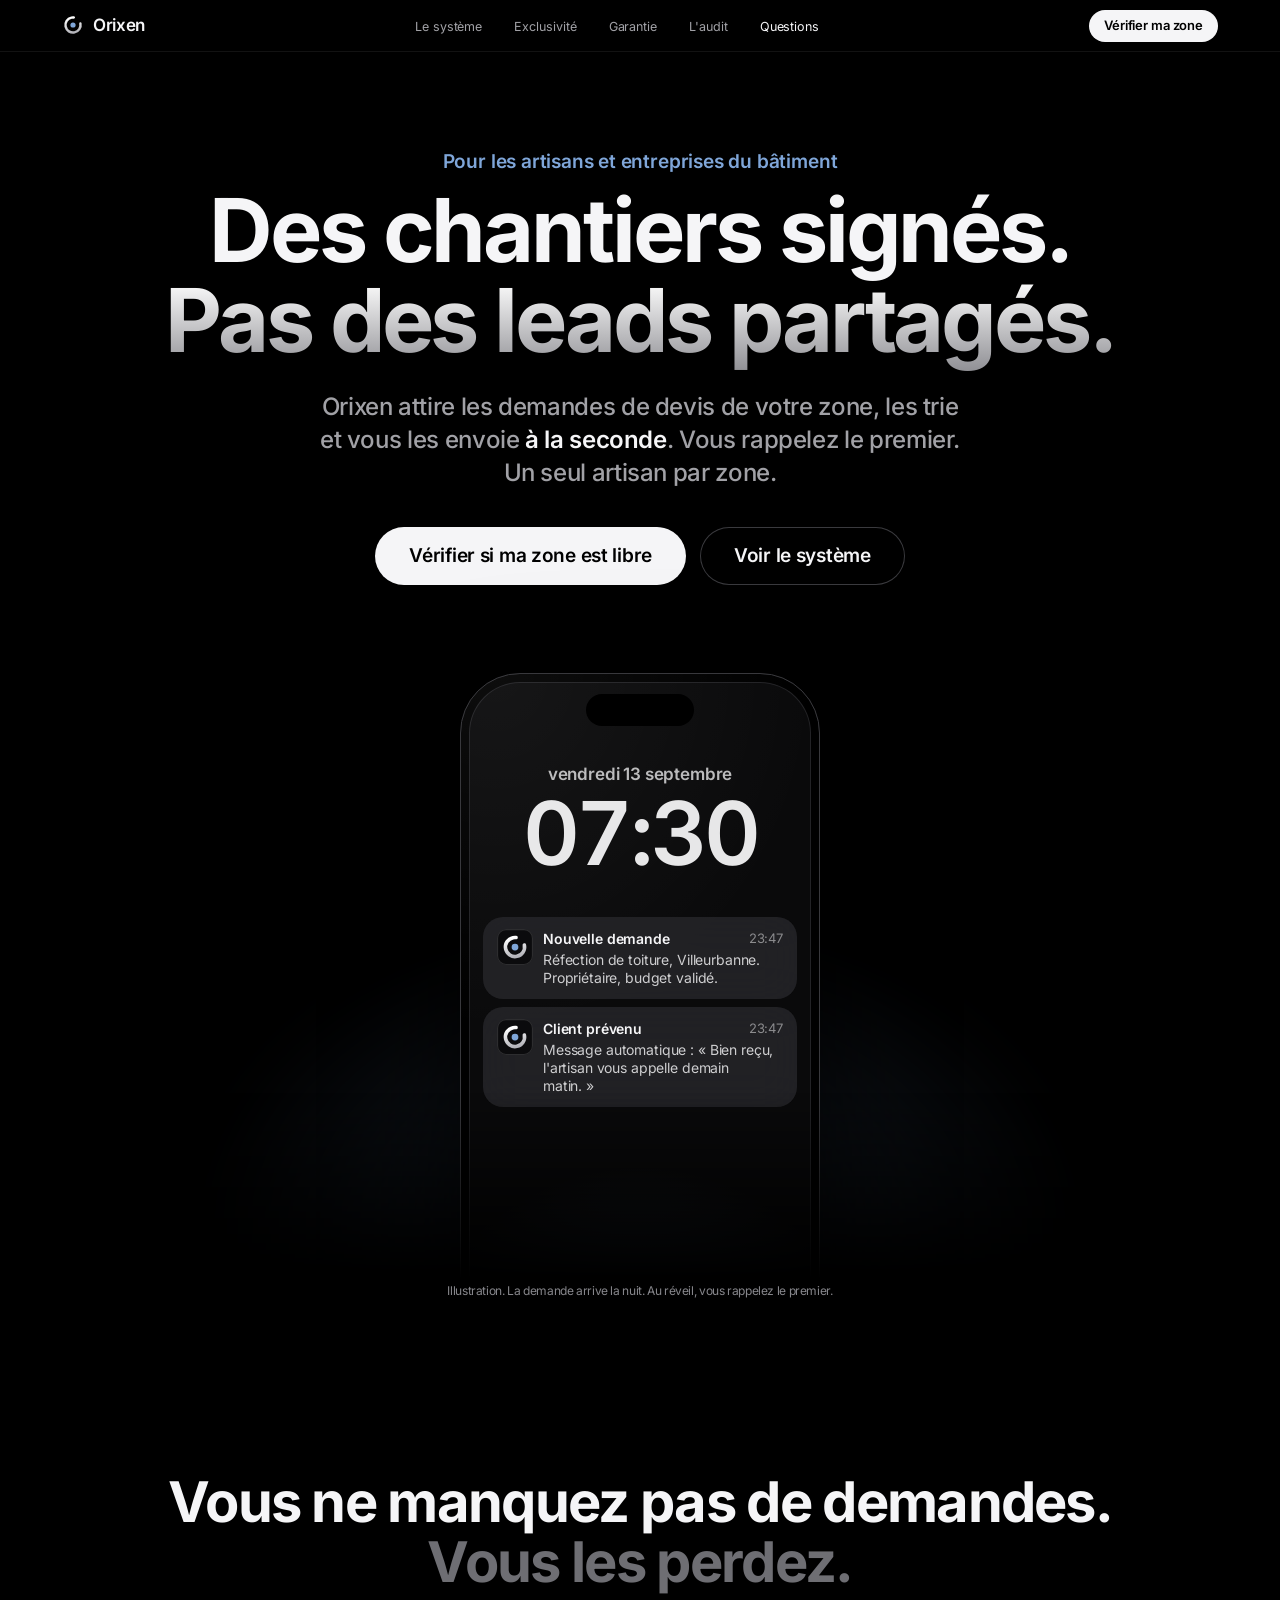
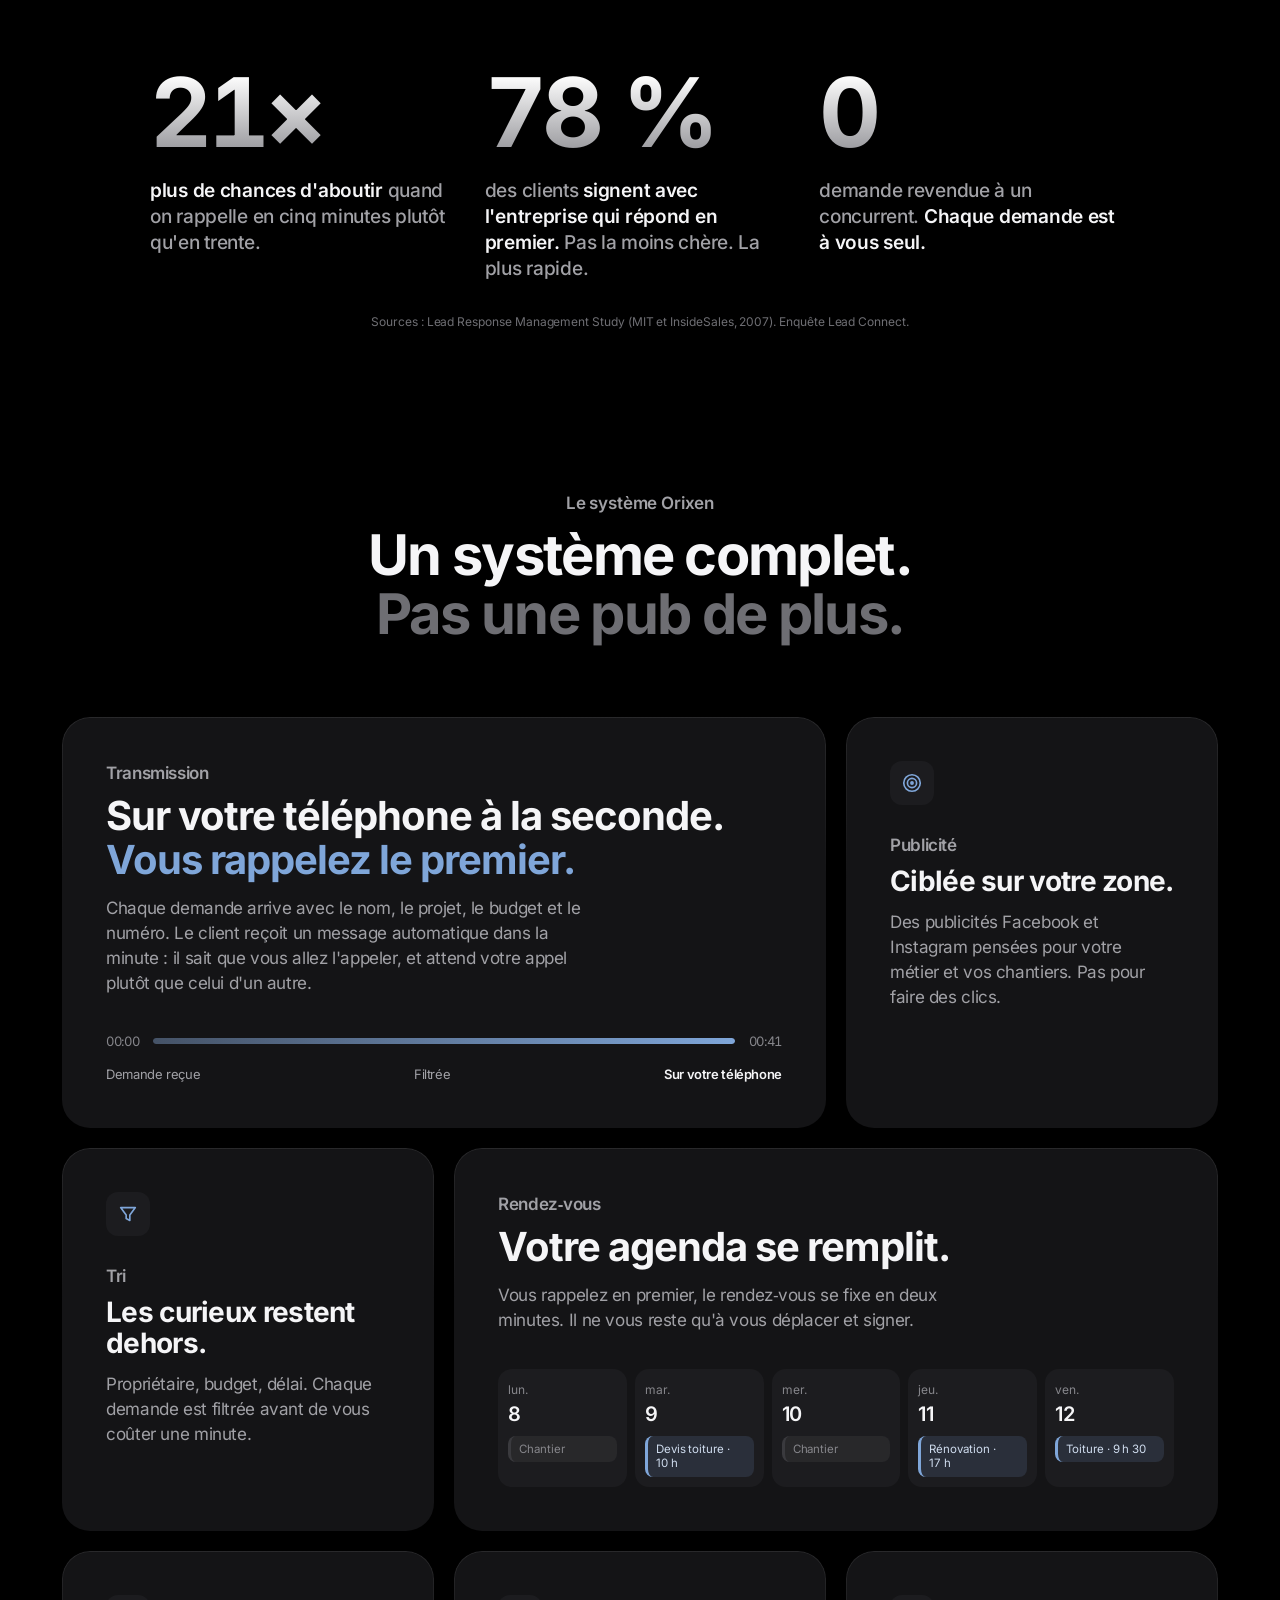
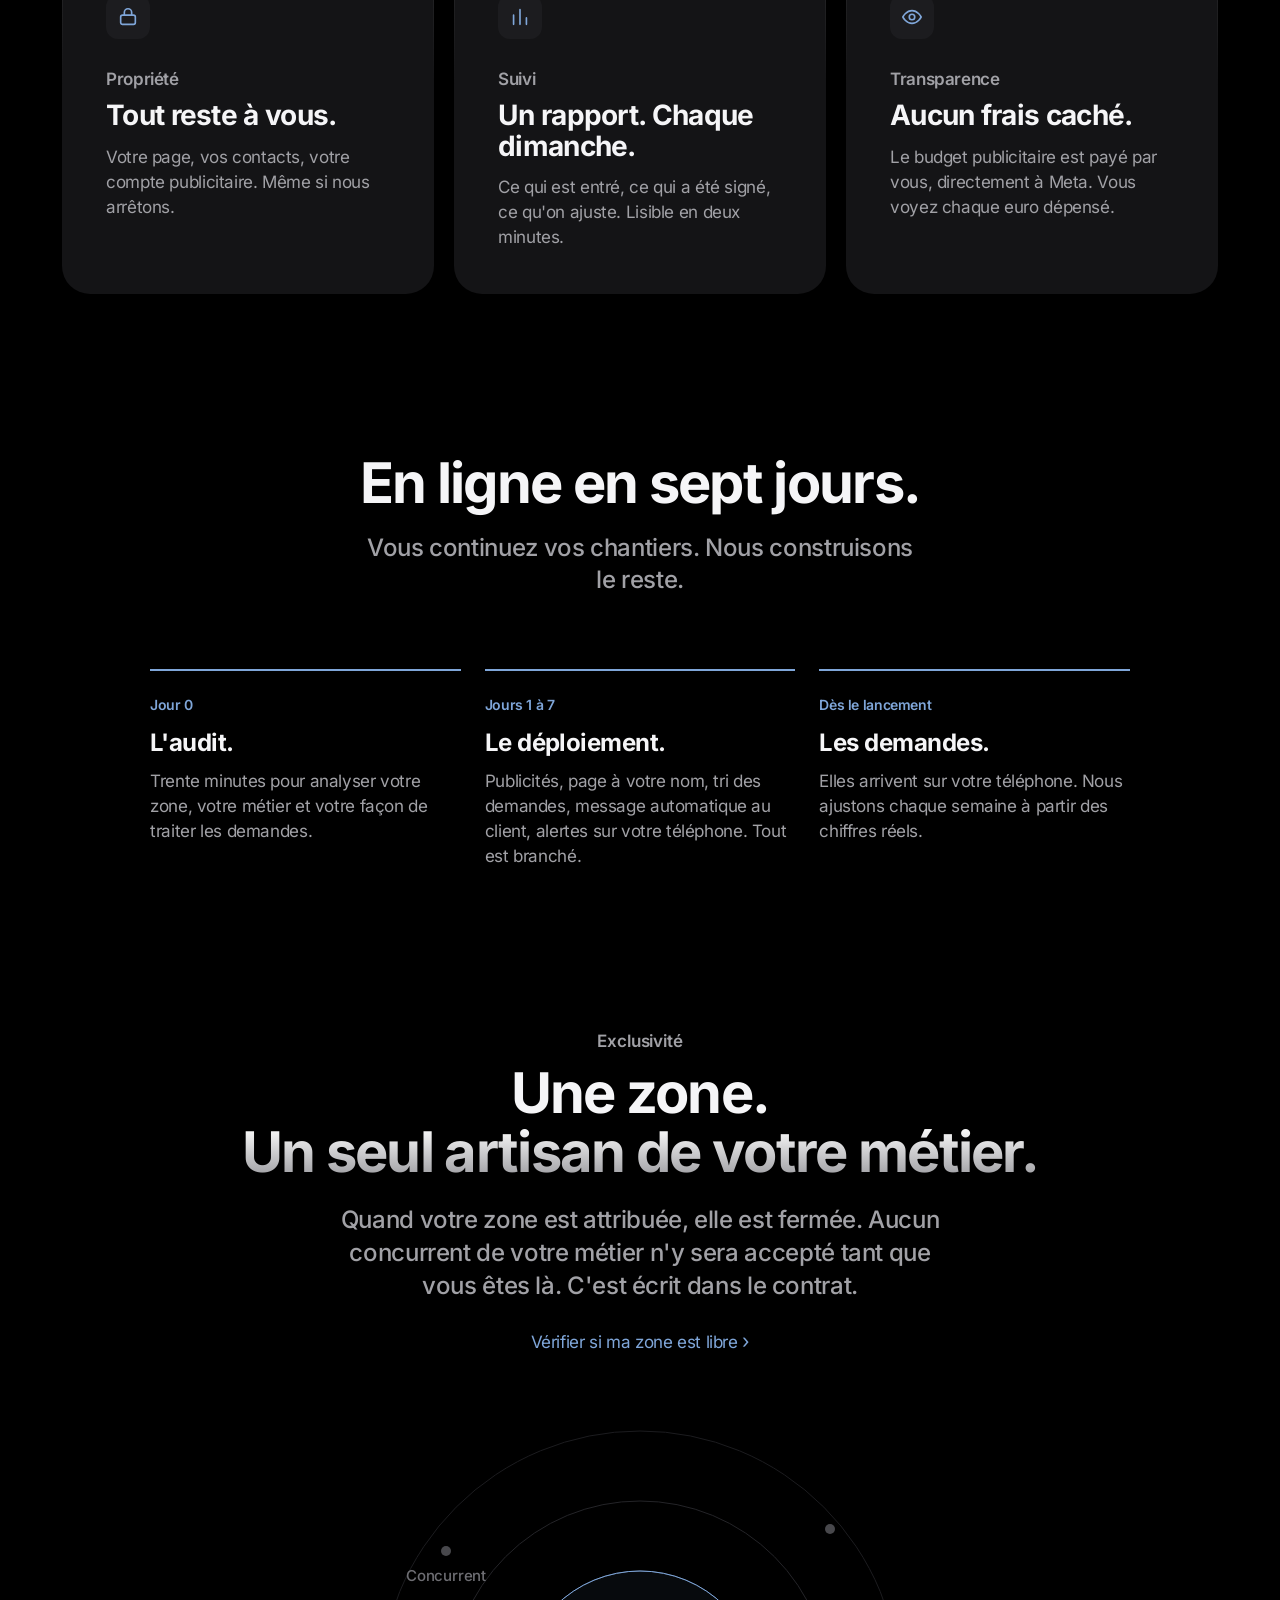
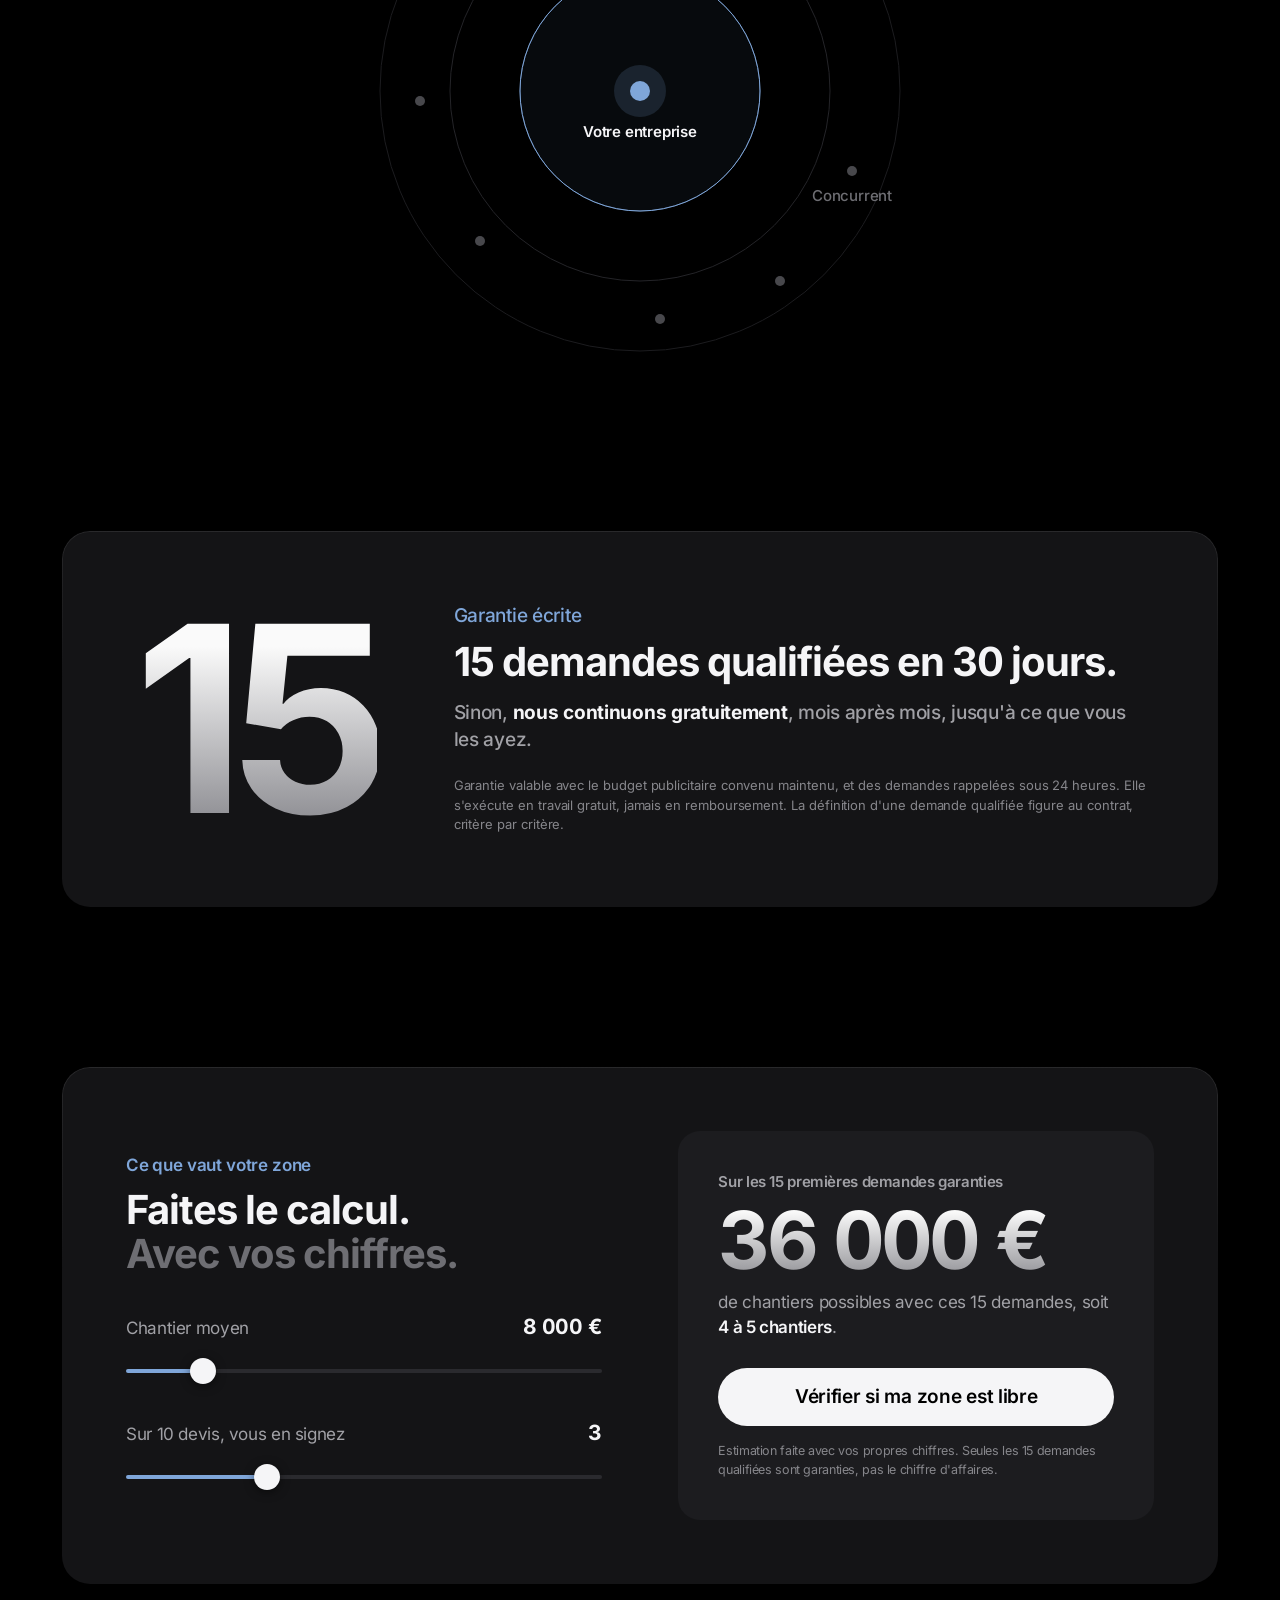
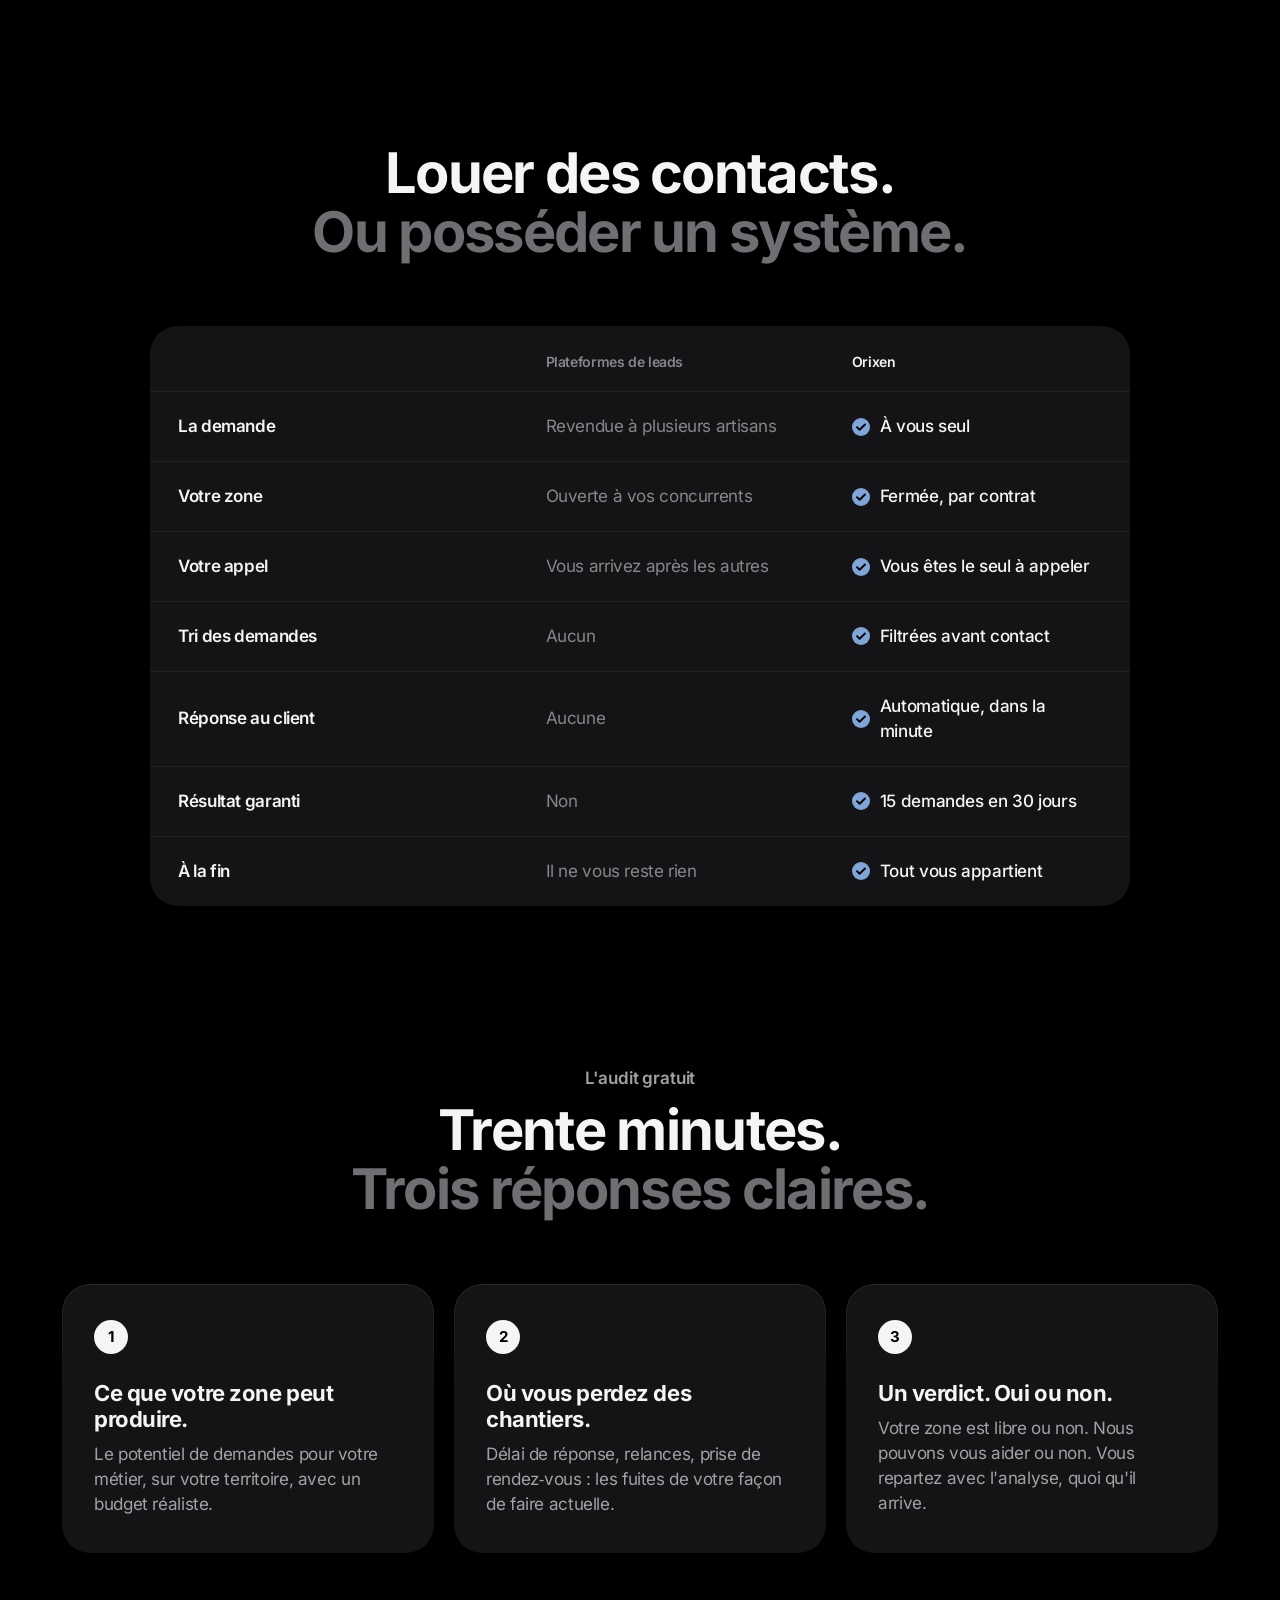
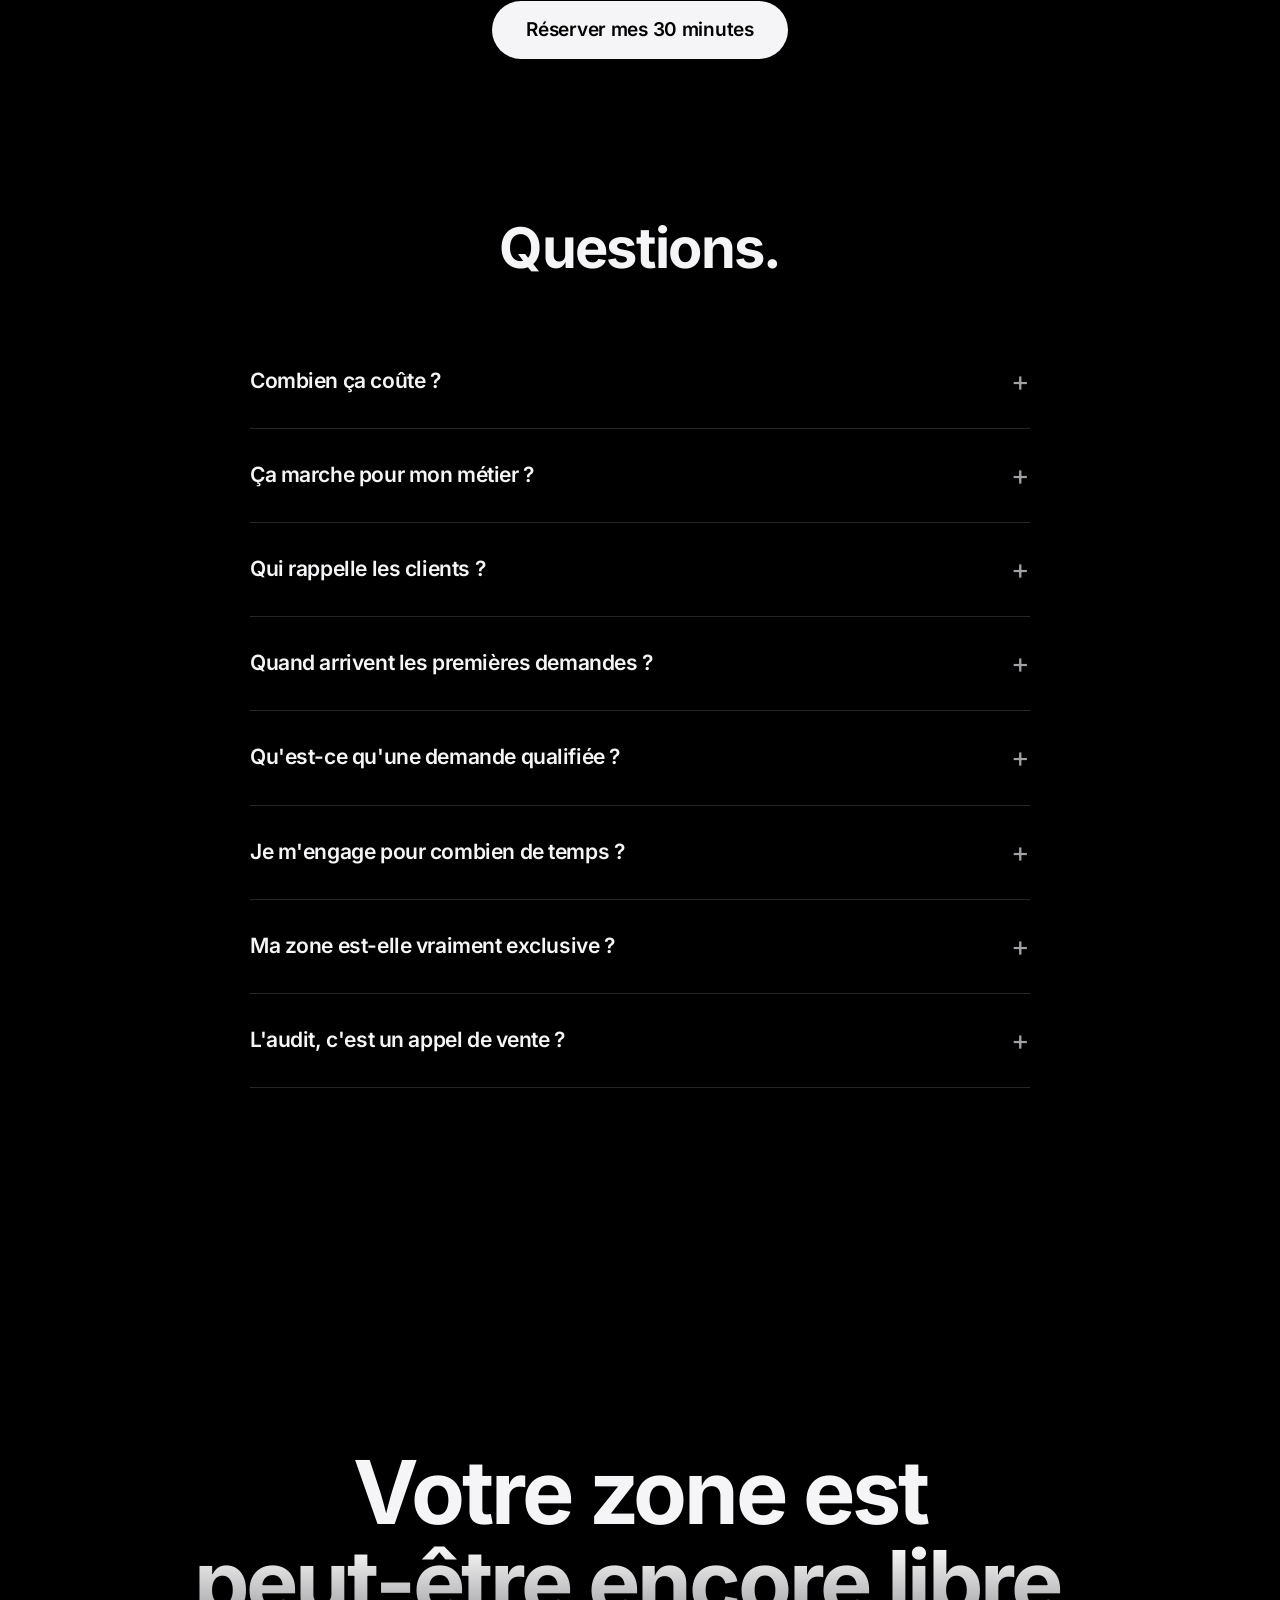
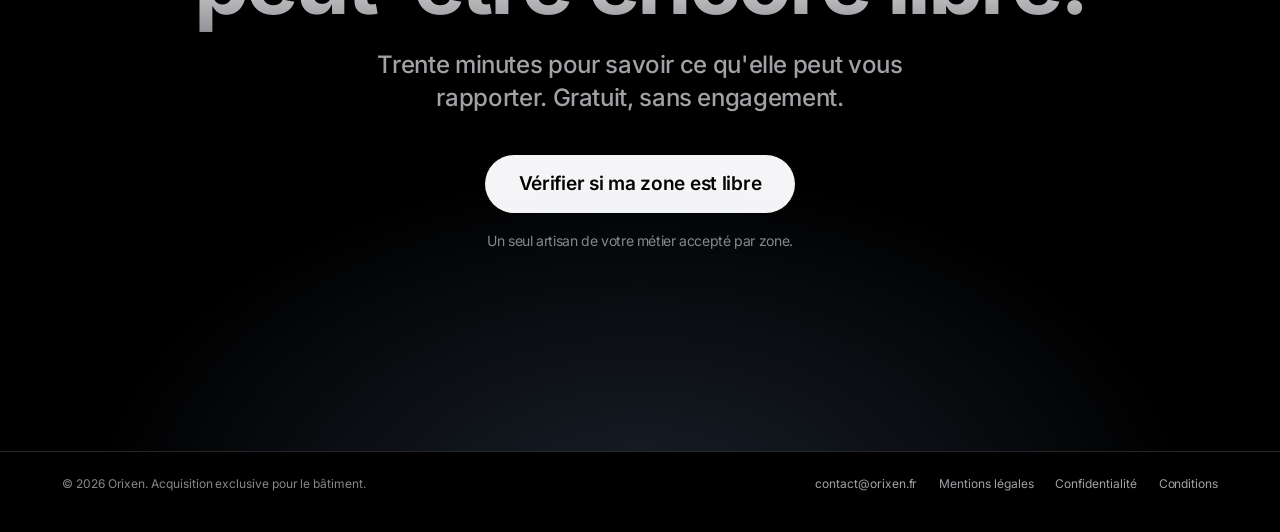
==== commit ba2cd6e3: "Aligne le site sur l'offre fondateur et ajoute les conditions générales Garantie : 15 demandes quali" ====
--- a/index.html
+++ b/index.html
@@ -307,15 +307,15 @@
 {"@context":"https://schema.org","@graph":[
 {"@type":"Organization","@id":"https://www.orixen.fr/#organisation","name":"Orixen","url":"https://www.orixen.fr/","email":"contact@orixen.fr","logo":{"@type":"ImageObject","url":"https://www.orixen.fr/assets/icon-512.png","width":512,"height":512},"image":"https://www.orixen.fr/og-image.png","slogan":"Des chantiers signés, pas des leads partagés.","description":"Orixen est une agence française d'acquisition de chantiers pour les artisans et entreprises du bâtiment. Elle attire les demandes de devis d'une zone grâce aux publicités Facebook et Instagram, les trie, prévient le client et les transmet à l'artisan en temps réel. Un seul artisan par métier et par zone.","founder":{"@type":"Person","name":"Marcus Verhaar"},"areaServed":{"@type":"Country","name":"France"},"knowsLanguage":"fr","knowsAbout":["génération de demandes de devis","acquisition de clients pour artisans","publicité Facebook et Instagram pour le bâtiment","leads exclusifs","rénovation","couverture","menuiserie","isolation","façade","maçonnerie"],"contactPoint":{"@type":"ContactPoint","contactType":"customer service","email":"contact@orixen.fr","availableLanguage":"French","areaServed":"FR"}},
 {"@type":"WebSite","@id":"https://www.orixen.fr/#site","url":"https://www.orixen.fr/","name":"Orixen","inLanguage":"fr-FR","publisher":{"@id":"https://www.orixen.fr/#organisation"}},
-{"@type":"Service","@id":"https://www.orixen.fr/#service","name":"Demandes de devis exclusives pour artisans du bâtiment","serviceType":"Génération de demandes de devis pour le bâtiment","provider":{"@id":"https://www.orixen.fr/#organisation"},"areaServed":{"@type":"Country","name":"France"},"audience":{"@type":"BusinessAudience","audienceType":"Artisans et entreprises du bâtiment"},"description":"Publicités Facebook et Instagram ciblées sur la zone de l'artisan, tri des demandes (propriétaire, budget, délai), message automatique au client dans la minute et transmission sur le téléphone de l'artisan à la seconde. Zone exclusive par contrat. 25 demandes qualifiées garanties en 90 jours."},
+{"@type":"Service","@id":"https://www.orixen.fr/#service","name":"Demandes de devis exclusives pour artisans du bâtiment","serviceType":"Génération de demandes de devis pour le bâtiment","provider":{"@id":"https://www.orixen.fr/#organisation"},"areaServed":{"@type":"Country","name":"France"},"audience":{"@type":"BusinessAudience","audienceType":"Artisans et entreprises du bâtiment"},"description":"Publicités Facebook et Instagram ciblées sur la zone de l'artisan, tri des demandes (propriétaire, budget, délai), message automatique au client dans la minute et transmission sur le téléphone de l'artisan à la seconde. Zone exclusive par contrat. 15 demandes qualifiées garanties en 30 jours, sinon le travail continue gratuitement."},
 {"@type":"WebPage","@id":"https://www.orixen.fr/#page","url":"https://www.orixen.fr/","name":"Demandes de devis exclusives pour artisans du bâtiment | Orixen","inLanguage":"fr-FR","isPartOf":{"@id":"https://www.orixen.fr/#site"},"about":{"@id":"https://www.orixen.fr/#service"},"primaryImageOfPage":"https://www.orixen.fr/og-image.png"},
 {"@type":"FAQPage","@id":"https://www.orixen.fr/#faq","inLanguage":"fr-FR","mainEntity":[
 {"@type":"Question","name":"Combien ça coûte ?","acceptedAnswer":{"@type":"Answer","text":"Un forfait mensuel fixe, annoncé pendant l'audit. Aucun frais de dossier, aucun coût caché. Le budget publicitaire, à partir de 1 000 € par mois, est réglé par vous directement à Meta. Il reste le vôtre."}},
 {"@type":"Question","name":"Ça marche pour mon métier ?","acceptedAnswer":{"@type":"Answer","text":"Si vous êtes une entreprise du bâtiment qui travaille localement, oui : couverture, rénovation, menuiserie, isolation, façade, maçonnerie. En cas de doute, l'audit tranche en trente minutes."}},
 {"@type":"Question","name":"Qui rappelle les clients ?","acceptedAnswer":{"@type":"Answer","text":"Vous. C'est votre voix et votre savoir-faire qui signent le chantier. Nous faisons tout le reste : nous trouvons la demande, la trions, prévenons le client et vous l'envoyons à la seconde. Vous n'avez plus qu'à décrocher avant tout le monde."}},
-{"@type":"Question","name":"Quand arrivent les premières demandes ?","acceptedAnswer":{"@type":"Answer","text":"Le système est prêt en deux à trois semaines. Les premières demandes arrivent dans les jours qui suivent le lancement des campagnes."}},
+{"@type":"Question","name":"Quand arrivent les premières demandes ?","acceptedAnswer":{"@type":"Answer","text":"Vos publicités sont en ligne sous sept jours. Les premières demandes arrivent dans les jours qui suivent le lancement des campagnes."}},
 {"@type":"Question","name":"Qu'est-ce qu'une demande qualifiée ?","acceptedAnswer":{"@type":"Answer","text":"Une personne joignable, avec un vrai projet, dans votre zone et votre métier. La définition exacte est écrite au contrat, pour que le décompte ne se discute jamais."}},
-{"@type":"Question","name":"Je m'engage pour combien de temps ?","acceptedAnswer":{"@type":"Answer","text":"Trois mois. C'est le temps qu'il faut pour que les campagnes apprennent et que la garantie s'applique. Ensuite, nous continuons seulement si vous le voulez."}},
+{"@type":"Question","name":"Je m'engage pour combien de temps ?","acceptedAnswer":{"@type":"Answer","text":"Aucun engagement. Vous payez au mois, et vous arrêtez quand vous voulez avec quinze jours de préavis. Vous gardez tout : votre page, votre compte publicitaire, vos contacts."}},
 {"@type":"Question","name":"Ma zone est-elle vraiment exclusive ?","acceptedAnswer":{"@type":"Answer","text":"Oui. Une fois votre zone attribuée, nous refusons tout autre artisan de votre métier sur ce territoire. C'est une clause du contrat, pas un argument commercial."}},
 {"@type":"Question","name":"L'audit, c'est un appel de vente ?","acceptedAnswer":{"@type":"Answer","text":"Non, c'est un diagnostic. Nous regardons votre zone, votre métier et la façon dont vous traitez vos demandes. Si nous ne voyons pas d'opportunité claire, nous vous le disons et nous ne proposons rien."}}
 ]}
@@ -437,7 +437,7 @@
         <div style="--o:6" class="tile rv d1">
           <div class="ico"><svg viewBox="0 0 24 24" fill="none" stroke="currentColor" stroke-width="1.8" stroke-linecap="round" stroke-linejoin="round"><path d="M5 20V10M12 20V4M19 20v-7"/></svg></div>
           <p class="k">Suivi</p>
-          <h3 class="h3">Un rapport. Chaque vendredi.</h3>
+          <h3 class="h3">Un rapport. Chaque dimanche.</h3>
           <p>Ce qui est entré, ce qui a été signé, ce qu'on ajuste. Lisible en deux minutes.</p>
         </div>
         <div style="--o:7" class="tile rv d2">
@@ -455,13 +455,13 @@
 <section class="sec" id="deploiement" style="padding-top:0">
   <div class="wrap">
     <div class="center rv">
-      <h2 class="h2">Opérationnel en trois semaines.</h2>
+      <h2 class="h2">En ligne en sept jours.</h2>
       <p class="lead" style="margin-top:18px;max-width:560px">Vous continuez vos chantiers. Nous construisons le reste.</p>
     </div>
     <div class="steps">
-      <div class="step"><p class="when">Semaine 1</p><h3>L'audit.</h3><p>Trente minutes pour analyser votre zone, votre métier et votre façon de traiter les demandes.</p></div>
-      <div class="step"><p class="when">Semaines 2 et 3</p><h3>Le déploiement.</h3><p>Publicités, page à votre nom, tri des demandes, message automatique au client, alertes sur votre téléphone. Tout est branché.</p></div>
-      <div class="step"><p class="when">Semaine 4 et après</p><h3>Les demandes.</h3><p>Elles arrivent sur votre téléphone. Nous ajustons chaque semaine à partir des chiffres réels.</p></div>
+      <div class="step"><p class="when">Jour 0</p><h3>L'audit.</h3><p>Trente minutes pour analyser votre zone, votre métier et votre façon de traiter les demandes.</p></div>
+      <div class="step"><p class="when">Jours 1 à 7</p><h3>Le déploiement.</h3><p>Publicités, page à votre nom, tri des demandes, message automatique au client, alertes sur votre téléphone. Tout est branché.</p></div>
+      <div class="step"><p class="when">Dès le lancement</p><h3>Les demandes.</h3><p>Elles arrivent sur votre téléphone. Nous ajustons chaque semaine à partir des chiffres réels.</p></div>
     </div>
   </div>
 </section>
@@ -498,12 +498,12 @@
 <section class="sec" id="garantie" style="padding-top:0">
   <div class="wrap wide">
     <div class="tile guar rv">
-      <div class="big metal">25</div>
+      <div class="big metal">15</div>
       <div>
         <p class="eyebrow">Garantie écrite</p>
-        <h2 class="h3">25 demandes qualifiées en 90&nbsp;jours.</h2>
-        <p>Sinon, <b>nous travaillons gratuitement</b> jusqu'à les atteindre. Et <b>nous vous remboursons le troisième mois.</b></p>
-        <small>Garantie valable avec le budget publicitaire convenu maintenu, et des demandes rappelées sous 48&nbsp;heures ouvrées. La définition d'une demande qualifiée figure au contrat, critère par critère.</small>
+        <h2 class="h3">15 demandes qualifiées en 30&nbsp;jours.</h2>
+        <p>Sinon, <b>nous continuons gratuitement</b>, mois après mois, jusqu'à ce que vous les ayez.</p>
+        <small>Garantie valable avec le budget publicitaire convenu maintenu, et des demandes rappelées sous 24&nbsp;heures. Elle s'exécute en travail gratuit, jamais en remboursement. La définition d'une demande qualifiée figure au contrat, critère par critère.</small>
       </div>
     </div>
   </div>
@@ -526,11 +526,11 @@
         </label>
       </div>
       <div class="calc-out" aria-live="polite">
-        <p class="calc-k">Sur les 25 demandes garanties</p>
-        <p class="calc-n metal" id="o-res">60&nbsp;000&nbsp;€</p>
-        <p class="calc-s">de chantiers possibles en 90&nbsp;jours, soit <b id="o-ch">7 à 8 chantiers</b>.</p>
+        <p class="calc-k">Sur les 15 premières demandes garanties</p>
+        <p class="calc-n metal" id="o-res">36&nbsp;000&nbsp;€</p>
+        <p class="calc-s">de chantiers possibles avec ces 15 demandes, soit <b id="o-ch">4 à 5 chantiers</b>.</p>
         <a href="https://calendly.com/orixen/eligibilite" data-book class="btn btn-lg">Vérifier si ma zone est libre</a>
-        <small>Estimation faite avec vos propres chiffres. Seules les 25 demandes qualifiées sont garanties, pas le chiffre d'affaires.</small>
+        <small>Estimation faite avec vos propres chiffres. Seules les 15 demandes qualifiées sont garanties, pas le chiffre d'affaires.</small>
       </div>
     </div>
   </div>
@@ -548,7 +548,7 @@
       <div class="row"><div class="l">Votre appel</div><div class="t">Vous arrivez après les autres</div><div class="u">Vous êtes le seul à appeler</div></div>
       <div class="row"><div class="l">Tri des demandes</div><div class="t">Aucun</div><div class="u">Filtrées avant contact</div></div>
       <div class="row"><div class="l">Réponse au client</div><div class="t">Aucune</div><div class="u">Automatique, dans la minute</div></div>
-      <div class="row"><div class="l">Résultat garanti</div><div class="t">Non</div><div class="u">25 demandes en 90&nbsp;jours</div></div>
+      <div class="row"><div class="l">Résultat garanti</div><div class="t">Non</div><div class="u">15 demandes en 30&nbsp;jours</div></div>
       <div class="row"><div class="l">À la fin</div><div class="t">Il ne vous reste rien</div><div class="u">Tout vous appartient</div></div>
     </div>
   </div>
@@ -578,9 +578,9 @@
       <details><summary>Combien ça coûte&nbsp;?</summary><div class="a">Un forfait mensuel fixe, annoncé pendant l'audit. Aucun frais de dossier, aucun coût caché. Le budget publicitaire, à partir de 1&nbsp;000&nbsp;€ par mois, est réglé par vous directement à Meta. Il reste le vôtre.</div></details>
       <details><summary>Ça marche pour mon métier&nbsp;?</summary><div class="a">Si vous êtes une entreprise du bâtiment qui travaille localement, oui&nbsp;: couverture, rénovation, menuiserie, isolation, façade, maçonnerie. En cas de doute, l'audit tranche en trente minutes.</div></details>
       <details><summary>Qui rappelle les clients&nbsp;?</summary><div class="a">Vous. C'est votre voix et votre savoir-faire qui signent le chantier. Nous faisons tout le reste&nbsp;: nous trouvons la demande, la trions, prévenons le client et vous l'envoyons à la seconde. Vous n'avez plus qu'à décrocher avant tout le monde.</div></details>
-      <details><summary>Quand arrivent les premières demandes&nbsp;?</summary><div class="a">Le système est prêt en deux à trois semaines. Les premières demandes arrivent dans les jours qui suivent le lancement des campagnes.</div></details>
+      <details><summary>Quand arrivent les premières demandes&nbsp;?</summary><div class="a">Vos publicités sont en ligne sous sept jours. Les premières demandes arrivent dans les jours qui suivent le lancement des campagnes.</div></details>
       <details><summary>Qu'est-ce qu'une demande qualifiée&nbsp;?</summary><div class="a">Une personne joignable, avec un vrai projet, dans votre zone et votre métier. La définition exacte est écrite au contrat, pour que le décompte ne se discute jamais.</div></details>
-      <details><summary>Je m'engage pour combien de temps&nbsp;?</summary><div class="a">Trois mois. C'est le temps qu'il faut pour que les campagnes apprennent et que la garantie s'applique. Ensuite, nous continuons seulement si vous le voulez.</div></details>
+      <details><summary>Je m'engage pour combien de temps&nbsp;?</summary><div class="a">Aucun engagement. Vous payez au mois, et vous arrêtez quand vous voulez avec quinze jours de préavis. Vous gardez tout&nbsp;: votre page, votre compte publicitaire, vos contacts.</div></details>
       <details><summary>Ma zone est-elle vraiment exclusive&nbsp;?</summary><div class="a">Oui. Une fois votre zone attribuée, nous refusons tout autre artisan de votre métier sur ce territoire. C'est une clause du contrat, pas un argument commercial.</div></details>
       <details><summary>L'audit, c'est un appel de vente&nbsp;?</summary><div class="a">Non, c'est un diagnostic. Nous regardons votre zone, votre métier et la façon dont vous traitez vos demandes. Si nous ne voyons pas d'opportunité claire, nous vous le disons et nous ne proposons rien.</div></details>
     </div>
@@ -606,6 +606,7 @@
       <a href="mailto:contact@orixen.fr">contact@orixen.fr</a>
       <a href="/mentions-legales/">Mentions légales</a>
       <a href="/confidentialite/">Confidentialité</a>
+      <a href="/conditions/">Conditions</a>
     </nav>
   </div>
 </footer>
